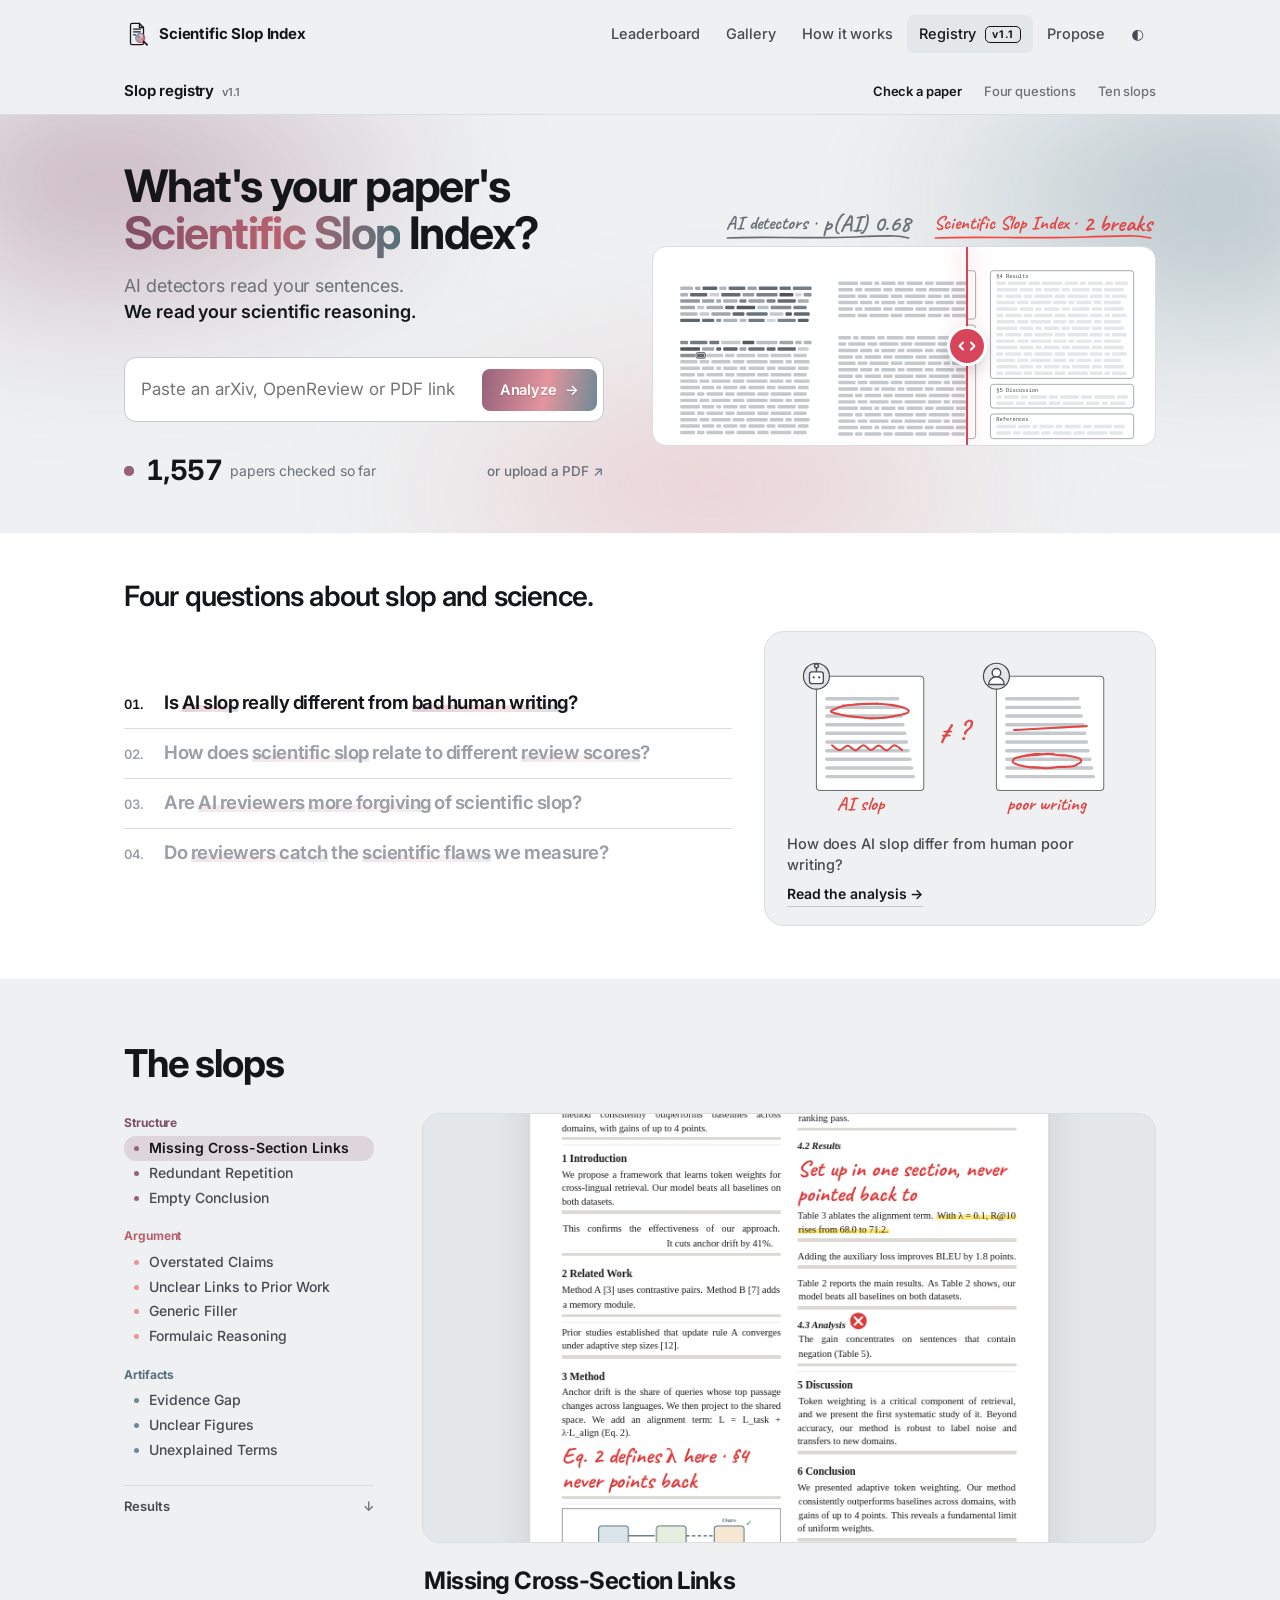
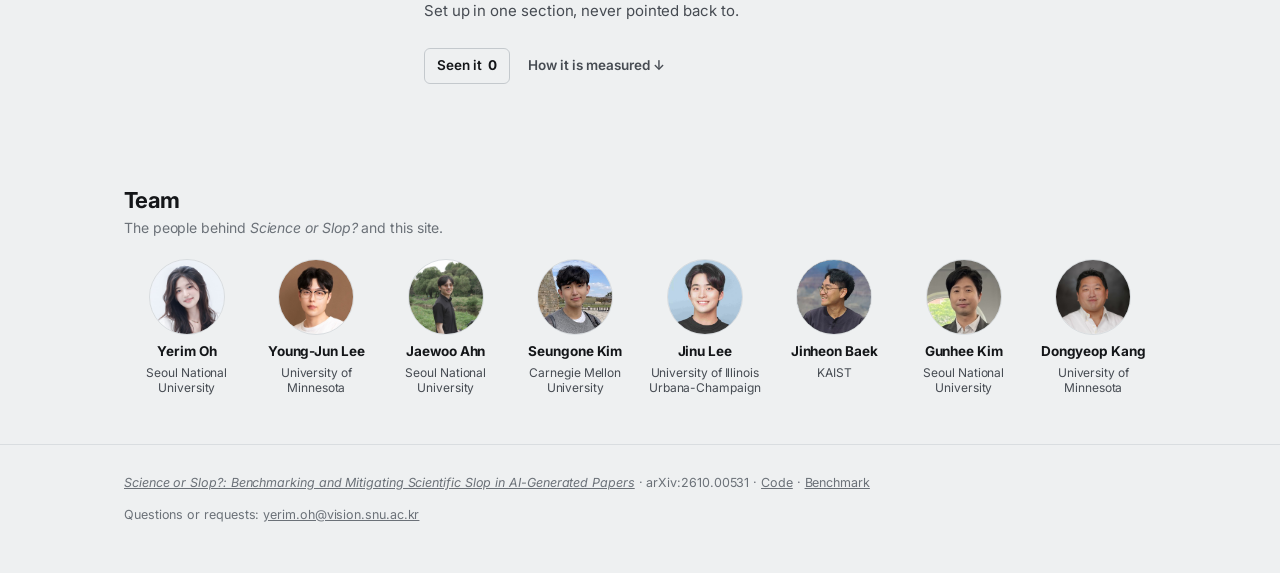
==== index.html @ 1aeab937 "5-5 one-line definition: stock word in place of the reason Co-Authored-By: Claude Opus 5.5 <noreply@" ====
<!doctype html>
<html lang="en">
<head>
<meta charset="utf-8">
<meta name="viewport" content="width=device-width, initial-scale=1">
<title>Scientific Slop Index · v2</title>
<meta name="robots" content="noindex, nofollow">
<meta name="description" content="SciSlop v1.1 working draft: what counts as scientific slop. Ten defects in three planes, each with a definition, an illustrative example, how it is judged, what is not a defect, and what counts as a fix.">
<meta name="theme-color" content="#fbfaf8">
<meta property="og:type" content="website">
<meta property="og:site_name" content="Scientific Slop Index">
<meta property="og:title" content="What counts as slop · SciSlop v1.1 registry">
<meta property="og:description" content="Ten defects in a paper's scientific reasoning, judged the same way whoever wrote the paper.">
<meta property="og:image" content="https://scientific-slop-demo.onrender.com/static/og.png">
<meta name="twitter:card" content="summary_large_image">
<link rel="preconnect" href="https://fonts.googleapis.com">
<link rel="preconnect" href="https://fonts.gstatic.com" crossorigin>
<link href="https://fonts.googleapis.com/css2?family=Inter:ital,opsz,wght@0,14..32,400;0,14..32,500;0,14..32,600;0,14..32,700;1,14..32,600&display=swap" rel="stylesheet">
<link rel="icon" type="image/png" sizes="32x32" href="favicon-32.png">
<link rel="apple-touch-icon" href="icon-180.png">
<link rel="stylesheet" href="app.css?v=1107q41b">
<link rel="stylesheet" href="v11.css?v=1107q41b">
<link rel="stylesheet" href="https://fonts.googleapis.com/css2?family=Archivo:wdth,wght@62..125,600..900&family=Instrument+Serif:ital@0;1&family=Caveat:wght@500;700&display=swap">
<link rel="stylesheet" href="site.css?v=1107unifyptcmrqgxk">
<script>
  // same theme key as the main app, applied before paint
  try { const t = localStorage.getItem('ssi-theme'); if (t) document.documentElement.dataset.theme = JSON.parse(t); } catch (e) { try { const t = localStorage.getItem('ssi-theme'); if (t) document.documentElement.dataset.theme = t.replace(/"/g, ''); } catch (_) {} }
</script>
</head>
<body>
<header class="wrap top">
  <a class="brand" href="https://scientific-slop-demo.onrender.com/"><span class="mark"><svg class="mark-svg" viewBox="0 0 64 64" aria-hidden="true" focusable="false"> <defs><clipPath id="lens-clip-rb-a"><circle cx="40" cy="42" r="10.4"/></clipPath><radialGradient id="lrb-structure-a"><stop offset="0" stop-color="#b98aa3" stop-opacity=".95"/><stop offset=".55" stop-color="#b98aa3" stop-opacity=".7"/><stop offset="1" stop-color="#b98aa3" stop-opacity="0"/></radialGradient><radialGradient id="lrb-argument-a"><stop offset="0" stop-color="#e8a1a9" stop-opacity=".95"/><stop offset=".55" stop-color="#e8a1a9" stop-opacity=".7"/><stop offset="1" stop-color="#e8a1a9" stop-opacity="0"/></radialGradient><radialGradient id="lrb-artifacts-a"><stop offset="0" stop-color="#90aebb" stop-opacity=".95"/><stop offset=".55" stop-color="#90aebb" stop-opacity=".7"/><stop offset="1" stop-color="#90aebb" stop-opacity="0"/></radialGradient></defs> <path d="M20 6 H38 L48 16 V54 Q48 58 44 58 H20 Q16 58 16 54 V10 Q16 6 20 6 Z" fill="none" stroke="currentColor" stroke-width="3.2" stroke-linecap="round" stroke-linejoin="round"/> <path d="M38 6 V16 H48" fill="none" stroke="currentColor" stroke-width="3.2" stroke-linecap="round" stroke-linejoin="round"/> <path d="M24 20 H40" fill="none" stroke="currentColor" stroke-width="3.2" stroke-linecap="round" stroke-linejoin="round"/> <path d="M24 27 H40" fill="none" stroke="currentColor" stroke-width="3.2" stroke-linecap="round" stroke-linejoin="round"/> <path d="M24 34 H28" fill="none" stroke="currentColor" stroke-width="3.2" stroke-linecap="round" stroke-linejoin="round"/> <g clip-path="url(#lens-clip-rb-a)"> <circle cx="36" cy="39.5" r="9" fill="url(#lrb-structure-a)"/> <circle cx="44.5" cy="45.5" r="10" fill="url(#lrb-argument-a)"/> <circle cx="36.5" cy="48.5" r="8" fill="url(#lrb-artifacts-a)"/> <circle cx="36" cy="39.5" r="2.4" fill="#a3728c"/> <circle cx="44.5" cy="45.5" r="2.8" fill="#de6b77"/> <circle cx="36.5" cy="48.5" r="2" fill="#6f96a6"/> </g> <path d="M40.00 31.00 A11 11 0 0 1 49.53 47.50" fill="none" stroke="#a3728c" stroke-width="3.6" stroke-linecap="butt"/> <path d="M49.53 47.50 A11 11 0 0 1 30.47 47.50" fill="none" stroke="#de6b77" stroke-width="3.6" stroke-linecap="butt"/> <path d="M30.47 47.50 A11 11 0 0 1 40.00 31.00" fill="none" stroke="#6f96a6" stroke-width="3.6" stroke-linecap="butt"/> <path d="M48 50 L57 59" fill="none" stroke="currentColor" stroke-width="4.2" stroke-linecap="round" stroke-linejoin="round"/> </svg></span><span class="name">Scientific Slop Index</span></a>
  <nav>
    <a href="https://scientific-slop-demo.onrender.com/leaderboard">Leaderboard</a>
    <a href="https://scientific-slop-demo.onrender.com/gallery">Gallery</a>
    <a href="https://scientific-slop-demo.onrender.com/how">How it works</a>
    <a href="./" class="active">Registry <span class="nav-v">v1.1</span></a>
    <a href="https://scientific-slop-demo.onrender.com/propose">Propose</a>
    <button class="icon-btn" id="theme" type="button" aria-label="Switch color theme" title="Switch theme">◐</button>
  </nav>
</header>

<main id="main">
  <nav class="sidx" id="sidx" aria-label="On this page"><div class="sidx-in"><span class="sidx-t">Slop registry <i>v1.1</i></span><div class="sidx-l"><a href="#top" data-s="top">Check a paper</a><a href="#questions" data-s="questions">Four questions</a><a href="#studio" data-s="studio">Ten slops</a></div></div><span class="sidx-prog" aria-hidden="true"><i id="sidx-fill"></i></span></nav>
  <section class="hk" id="top" data-sec="Check a paper">
    <div class="wrap hk-in">
      <div class="hk-links"><a href="https://arxiv.org/abs/2610.00531" target="_blank" rel="noopener">Paper</a><a href="https://github.com/yerimoh/ScientificSlop" target="_blank" rel="noopener">Code</a><a href="https://huggingface.co/datasets/yerim0210/Scientific_Slop" target="_blank" rel="noopener">Benchmark</a></div>
      <h1 class="hk-h">What's your paper's<br><span class="tri">Scientific Slop</span> Index?</h1>
      <p class="hk-sub">AI detectors read your sentences.<br><b>We read your scientific reasoning.</b></p>
      <figure class="rv2" id="rv2" aria-label="The same page read two ways: token by token, and by its structure">
        <span class="rv2-tag l">AI detectors · <b id="rv2-p">p(AI) –</b></span><span class="rv2-tag r">Scientific Slop Index · <b id="rv2-n">0 breaks</b></span>
        <div class="rv2-stage" id="rv2-stage">
          <div class="rv2-layer tok" id="rv2-tok"></div>
          <div class="rv2-layer str" id="rv2-str"></div>
          
          <div class="rv2-line" id="rv2-line" role="slider" tabindex="0" aria-label="Compare the two readings" aria-valuemin="0" aria-valuemax="100" aria-valuenow="50"><span><svg viewBox="0 0 20 20" width="20" height="20" aria-hidden="true" focusable="false"><path d="M6 6.5 2.5 10 6 13.5M14 6.5l3.5 3.5-3.5 3.5" fill="none" stroke="currentColor" stroke-width="2" stroke-linecap="round" stroke-linejoin="round"/></svg></span></div>
        </div>
      </figure>
      <div class="cx" id="console">
        <form class="cx-pane hk-ask" data-pane="paper" id="cx-paper" autocomplete="off">
          <input id="cx-url" type="text" placeholder="Paste an arXiv, OpenReview or PDF link" aria-label="Paper link">
          <a class="cx-go" id="cx-go" href="https://scientific-slop-demo.onrender.com/" target="_blank" rel="noopener">Analyze <span aria-hidden="true">→</span></a>
        </form>
        <p class="cx-hint" id="cx-paper-hint">arXiv, OpenReview or PDF link, or <a href="https://scientific-slop-demo.onrender.com/" target="_blank" rel="noopener">upload a file</a>. Reports stay private.</p>
        <div class="cx-tabs" role="tablist" aria-label="Other ways in" hidden>
          <button type="button" role="tab" class="on" data-mode="paper" id="seg-paper">Check a paper</button>
          <button type="button" role="tab" data-mode="tag" id="seg-tag">Tag a sentence</button>
        </div>
        <form class="cx-pane" data-pane="tag" id="cx-tag" hidden autocomplete="off">
          <textarea id="cx-quote" rows="3" placeholder="Paste the sentence, exactly as the paper writes it" aria-label="The sentence"></textarea>
          <div class="cx-pick" id="cx-pick" role="radiogroup" aria-label="Which slop is it?"></div>
          <input id="cx-why" type="text" placeholder="What can the reader not check? (one line)" aria-label="Why">
          <div class="cx-row">
            <input id="cx-where" type="text" placeholder="Where: arXiv id, venue, page" aria-label="Where">
            <input id="cx-by" type="text" placeholder="Your name (optional)" aria-label="Your name">
            <button class="cx-go" type="submit">Add case</button>
          </div>
          <p class="cx-hint" id="cx-tag-msg">Pick the slop above. Cases stay pending until we check them.</p>
        </form>
      </div>
      <div class="hk-foot"><p class="hk-count"><i class="live" aria-hidden="true"></i><b id="hk-n">1,557</b><span>papers checked so far</span></p><a class="hk-up" href="https://scientific-slop-demo.onrender.com/" target="_blank" rel="noopener">or upload a PDF ↗</a></div>
    </div>
  </section>

  <section class="wrap qv" id="questions" data-sec="Four questions">
    <h2 class="qv-h">Four questions about slop and science.</h2>
    <ol class="qv-grid" id="qtiles"></ol>
  </section>

  <section class="wrap sm" id="studio" data-sec="10 slops">
    <div class="sm-head">
      <h2 class="sm-h">The slops</h2>
    </div>
    <div class="sm-body">
      <div class="tree" id="tree">
        <div class="tree-h"><span>v1 · 6 measures</span><span>v1.1 · 10 slops</span></div>
        <div class="tree-rows" id="tree-rows"></div>
        <svg class="tree-ln" id="tree-ln" aria-hidden="true"></svg>
        <details class="sm-res"><summary>Results</summary><div id="sm-res"></div></details>
      </div>
      <div class="sm-right">
        <div class="st-stage" id="specimen">
          <div class="cam" id="cam">
          <div class="spec-page-wrap" id="spec-wrap">
            <div class="spec-page" id="spec-page"></div>
            <div class="spec-page reveal" id="spec-reveal" aria-hidden="true"></div>
            <div class="lens" id="lens" aria-hidden="true"></div>
          </div>
        </div>
        </div>
        <div class="cap st-panel" id="st-panel"><div id="sp-body" aria-live="polite"></div></div>
        <article class="rg-page" id="rg-entry" aria-live="polite"></article>
      </div>
    </div>
    <div hidden>
      <div id="st-strip"></div><div id="st-sort"></div><button type="button" id="st-reveal"></button><button type="button" id="st-prev"></button><button type="button" id="st-next"></button>
      <button type="button" class="mm" id="mm" aria-label="Whole page: click to move there"><span class="mm-page" id="mm-page" aria-hidden="true"></span><span class="mm-view" id="mm-view" aria-hidden="true"></span></button>
      <p id="hub-status"></p>
    </div>
  </section>

  <div class="tabs-bar" id="tabs">
    <div class="wrap v-tabs">
      <button type="button" class="v-tab on" data-tab="defs">Definitions</button>
      <button type="button" class="v-tab" data-tab="found">The analyses</button>
      <button type="button" class="v-tab" data-tab="cues">Cues</button>
    </div>
  </div>

  <!-- tab: definitions -->
  <section id="tab-defs" class="tabp" data-sec="Registry">
    <div class="wrap rg">
      <div class="rg-head">
        <h2 class="rg-h">The registry</h2>
        <p class="rg-sub">One slop per page: what it is, what it looks like in a real paper, and how to tell it apart.</p>
      </div>
      <div class="rg-body">
        <nav class="rg-idx" id="rg-idx" aria-label="The ten slops"></nav>
      </div>
      <div hidden><div id="areas"></div><div id="principles-grid"></div><span id="rg-pos"></span><button type="button" id="rg-prev"></button><button type="button" id="rg-next"></button><div id="area-tiles"></div><div id="area-chips"></div><button type="button" id="expand"></button><ul id="map-list"></ul></div>
    </div>
  </section>

  <!-- tab: findings -->
  <section id="tab-found" class="tabp" hidden>
    <div class="wrap">
      <h2 class="sec-h left">The analyses</h2>
      <div id="findings"></div>
    </div>
  </section>

  <!-- tab: cues -->
  <section id="tab-cues" class="tabp" hidden>
    <div class="wrap">
      <h2 class="sec-h left">Cues, not verdicts</h2>
      <div class="cue-grid" id="cue-grid"></div>
    </div>
  </section>

  <div class="wrap team">
    <h2 class="sec-h left">Team</h2>
    <p class="team-sub">The people behind <i>Science or Slop?</i> and this site.</p>
    <div class="team-grid">
        <a class="tm" href="https://yerimoh.github.io/yerimoyCV.github.io/" target="_blank" rel="noopener" title="Yerim Oh ↗"><div class="tm-avatar"><span>YO</span><img src="img/team/yerim-oh.jpg" alt="Yerim Oh" loading="lazy" onerror="this.remove()"></div><span class="tm-name">Yerim Oh</span><span class="tm-aff">Seoul National University</span></a>
        <a class="tm" href="https://passing2961.github.io/" target="_blank" rel="noopener" title="Young-Jun Lee ↗"><div class="tm-avatar"><span>YJ</span><img src="img/team/young-jun-lee.jpg" alt="Young-Jun Lee" loading="lazy" onerror="this.remove()"></div><span class="tm-name">Young-Jun Lee</span><span class="tm-aff">University of Minnesota</span></a>
        <a class="tm" href="https://ahnjaewoo.github.io/" target="_blank" rel="noopener" title="Jaewoo Ahn ↗"><div class="tm-avatar"><span>JA</span><img src="img/team/jaewoo-ahn.jpg" alt="Jaewoo Ahn" loading="lazy" onerror="this.remove()"></div><span class="tm-name">Jaewoo Ahn</span><span class="tm-aff">Seoul National University</span></a>
        <a class="tm" href="https://seungonekim.github.io/" target="_blank" rel="noopener" title="Seungone Kim ↗"><div class="tm-avatar"><span>SK</span><img src="img/team/seungone-kim.jpg" alt="Seungone Kim" loading="lazy" onerror="this.remove()"></div><span class="tm-name">Seungone Kim</span><span class="tm-aff">Carnegie Mellon University</span></a>
        <a class="tm" href="https://jinulee-v.github.io/" target="_blank" rel="noopener" title="Jinu Lee ↗"><div class="tm-avatar"><span>JL</span><img src="img/team/jinu-lee.jpg" alt="Jinu Lee" loading="lazy" onerror="this.remove()"></div><span class="tm-name">Jinu Lee</span><span class="tm-aff">University of Illinois Urbana-Champaign</span></a>
        <a class="tm" href="https://jinheonbaek.github.io/" target="_blank" rel="noopener" title="Jinheon Baek ↗"><div class="tm-avatar"><span>JB</span><img src="img/team/jinheon-baek.jpg" alt="Jinheon Baek" loading="lazy" onerror="this.remove()"></div><span class="tm-name">Jinheon Baek</span><span class="tm-aff">KAIST</span></a>
        <a class="tm" href="https://vision.snu.ac.kr/gunhee/" target="_blank" rel="noopener" title="Gunhee Kim ↗"><div class="tm-avatar"><span>GK</span><img src="img/team/gunhee-kim.jpg" alt="Gunhee Kim" loading="lazy" onerror="this.remove()"></div><span class="tm-name">Gunhee Kim</span><span class="tm-aff">Seoul National University</span></a>
        <a class="tm" href="https://dykang.github.io/" target="_blank" rel="noopener" title="Dongyeop Kang ↗"><div class="tm-avatar"><span>DK</span><img src="img/team/dongyeop-kang.jpg" alt="Dongyeop Kang" loading="lazy" onerror="this.remove()"></div><span class="tm-name">Dongyeop Kang</span><span class="tm-aff">University of Minnesota</span></a>
    </div>
  </div>
</main>

<footer>
  <div class="wrap">
    <span><a href="https://arxiv.org/abs/2610.00531" target="_blank" rel="noopener"><i>Science or Slop?: Benchmarking and Mitigating Scientific Slop in AI-Generated Papers</i></a> · arXiv:2610.00531 · <a href="https://github.com/yerimoh/ScientificSlop" target="_blank" rel="noopener">Code</a> · <a href="https://huggingface.co/datasets/yerim0210/Scientific_Slop" target="_blank" rel="noopener">Benchmark</a></span>
    <span>Questions or requests: <a href="mailto:yerim.oh@vision.snu.ac.kr">yerim.oh@vision.snu.ac.kr</a></span>
  </div>
</footer>
<script type="module" src="registry.js?v=1107ten55b"></script>
</body>
</html>
---- app.css ----
/* Scientific Slop Index — palette and type follow the paper (Table 1): mauve / rose / slate planes,
   tinted plane bands, outlined plane tags, red for what is flagged. Type is Avenir throughout. */
:root {
  --bg: #fbfaf8;
  --surface: #ffffff;
  --surface-2: #f4f3f0;
  --line: #e6e3de;
  --line-2: #d3cfc8;
  --ink: #1f2937;
  --ink-2: #4b5563;
  --ink-3: #6b7280;
  --ink-4: #9ca3af;
  /* planes (paper colors) */
  --structure: #95627a;  --structure-deep: #7e4e66;  --structure-band: #f5f1f3;  --structure-light: #e7d6de;
  --argument: #e4959e;   --argument-deep: #b8606e;   --argument-band: #fbf1f2;   --argument-light: #f4e1e4;
  --artifacts: #6d8a96;  --artifacts-deep: #56717b;  --artifacts-band: #eff2f3;  --artifacts-light: #d5dfe0;
  /* flagged / slop red (the paper's link red), and a sequential red ramp for the index */
  --red: #a8323e;
  --idx-1: #efc9cd; --idx-2: #e4959e; --idx-3: #c0505a; --idx-4: #a8323e;
  --good: #3f7d4f;
  --mark: rgba(228, 149, 158, .35);
  --shadow: 0 1px 2px rgba(31, 41, 55, .04), 0 10px 30px rgba(31, 41, 55, .06);
  --radius: 14px;
  --sans: "Inter", "Avenir Next", "Segoe UI", system-ui, -apple-system, sans-serif;
  --mono: ui-monospace, "SF Mono", Menlo, Consolas, monospace;
  color-scheme: light;
}
@media (prefers-color-scheme: dark) {
  :root:not([data-theme="light"]) {
    --bg: #0a0a0a; --surface: #111111; --surface-2: #1a1a1a; --line: #262626; --line-2: #333333;
    --ink: #ededed; --ink-2: #a1a1a1; --ink-3: #878787; --ink-4: #5c5c5c;
    --structure: #ad8199; --structure-deep: #c4a2b5; --structure-band: #161415; --structure-light: #2c2629;
    --argument: #d98a93; --argument-deep: #e6a7ae; --argument-band: #171415; --argument-light: #302728;
    --artifacts: #7c9caa; --artifacts-deep: #a3bfcb; --artifacts-band: #131617; --artifacts-light: #252c2f;
    --red: #e5484d; --idx-1: #3b1a1d; --idx-2: #6e2a2f; --idx-3: #a83a40; --idx-4: #e5484d;
    --good: #62c073; --mark: rgba(229, 72, 77, .18);
    --shadow: 0 1px 2px rgba(0, 0, 0, .3), 0 10px 30px rgba(0, 0, 0, .35);
    color-scheme: dark;
  }
}
:root[data-theme="dark"] {
  --bg: #0a0a0a; --surface: #111111; --surface-2: #1a1a1a; --line: #262626; --line-2: #333333;
  --ink: #ededed; --ink-2: #a1a1a1; --ink-3: #878787; --ink-4: #5c5c5c;
  --structure: #ad8199; --structure-deep: #c4a2b5; --structure-band: #161415; --structure-light: #2c2629;
  --argument: #d98a93; --argument-deep: #e6a7ae; --argument-band: #171415; --argument-light: #302728;
  --artifacts: #7c9caa; --artifacts-deep: #a3bfcb; --artifacts-band: #131617; --artifacts-light: #252c2f;
  --red: #e5484d; --idx-1: #3b1a1d; --idx-2: #6e2a2f; --idx-3: #a83a40; --idx-4: #e5484d;
  --good: #62c073; --mark: rgba(229, 72, 77, .18);
  --shadow: 0 1px 2px rgba(0, 0, 0, .3), 0 10px 30px rgba(0, 0, 0, .35);
  color-scheme: dark;
}

* { box-sizing: border-box; }
html { -webkit-text-size-adjust: 100%; scroll-behavior: smooth; }
body { margin: 0; background: var(--bg); color: var(--ink); font: 15px/1.6 var(--sans); -webkit-font-smoothing: antialiased; letter-spacing: -.005em; }
button, input, select { font: inherit; color: inherit; }
a { color: inherit; }
[hidden] { display: none !important; }
.wrap { max-width: 1080px; margin: 0 auto; padding: 0 24px; }

/* ------------------------------------------------------------------ top bar */
.top { display: flex; align-items: center; justify-content: space-between; height: 68px; gap: 12px; }
.brand { display: flex; align-items: center; gap: 9px; font-weight: 700; letter-spacing: -.01em; text-decoration: none; white-space: nowrap; }
.mark { display: inline-flex; align-items: center; color: var(--ink); }
.mark .mark-svg { width: 26px; height: 26px; display: block; }
.lb-brand .mark .mark-svg { width: 20px; height: 20px; }
.top nav { display: flex; align-items: center; gap: 2px; flex-wrap: wrap; justify-content: flex-end; }
.top nav a, .icon-btn { text-decoration: none; color: var(--ink-2); padding: 7px 12px; border-radius: 999px; border: 0; background: none; cursor: pointer; font-size: 14.5px; font-weight: 500; }
.top nav a:hover, .icon-btn:hover { background: var(--surface-2); color: var(--ink); }
.top nav a.active { color: var(--ink); background: var(--surface-2); }

.nav-v { font-size: 10.5px; font-weight: 700; letter-spacing: .06em; padding: 1px 6px; border-radius: 5px; border: 1.2px solid currentColor; margin-left: 5px; vertical-align: 1px; }

/* ------------------------------------------------------------------ shared bits */
.eyebrow { font-size: 12.5px; letter-spacing: .12em; text-transform: uppercase; color: var(--ink-3); margin: 0 0 14px; font-weight: 600; }
.tag { display: inline-flex; align-items: center; font-size: 10.5px; font-weight: 700; letter-spacing: .06em; text-transform: uppercase;
  padding: 1px 7px; border-radius: 5px; border: 1.2px solid currentColor; line-height: 1.6; white-space: nowrap; }
.tag.structure { color: var(--structure-deep); } .tag.argument { color: var(--argument-deep); } .tag.artifacts { color: var(--artifacts-deep); }
.band-structure { background: var(--structure-band); } .band-argument { background: var(--argument-band); } .band-artifacts { background: var(--artifacts-band); }
.swatch { width: 9px; height: 9px; border-radius: 50%; display: inline-block; flex: none; }
.sw-structure { background: var(--structure); } .sw-argument { background: var(--argument); } .sw-artifacts { background: var(--artifacts); }
.card { background: var(--surface); border: 1px solid var(--line); border-radius: var(--radius); box-shadow: var(--shadow); }
.btn { border: 0; border-radius: 999px; padding: 10px 22px; background: var(--ink); color: var(--bg); font-weight: 700; cursor: pointer; transition: transform .1s, opacity .15s; white-space: nowrap; }
.btn:hover { opacity: .88; } .btn:active { transform: scale(.98); } .btn[disabled] { opacity: .5; cursor: progress; }
.btn.ghost { background: var(--surface); color: var(--ink); border: 1px solid var(--line-2); font-weight: 600; }
.btn.small { padding: 6px 14px; font-size: 13.5px; }
.link-btn { background: none; border: 0; padding: 0; cursor: pointer; color: var(--ink); font-weight: 600; text-decoration: underline; text-decoration-color: var(--line-2); text-underline-offset: 4px; }
.link-btn:hover { text-decoration-color: var(--ink); }
.chip { display: inline-flex; align-items: center; gap: 6px; padding: 2px 10px; border-radius: 999px; font-size: 12.5px; background: var(--surface-2); color: var(--ink-2); border: 1px solid var(--line); white-space: nowrap; }
.mono, code { font-family: var(--mono); font-size: 12px; }
.muted { color: var(--ink-3); }
.page-title { font-weight: 700; font-size: clamp(34px, 5vw, 48px); letter-spacing: -.02em; line-height: 1.08; margin: 0 0 12px; }
.page-lede { color: var(--ink-2); max-width: 680px; font-size: 16.5px; margin: 0 0 32px; }
.page { padding-top: 40px; padding-bottom: 56px; }

/* ------------------------------------------------------------------ home */
.hero-band { position: relative; overflow: hidden; }
.hero-band::before { content: ""; position: absolute; inset: -30% -10% auto; height: 140%; z-index: -1; pointer-events: none; filter: blur(56px); opacity: .5;
  background:
    radial-gradient(36% 50% at 18% 45%, var(--structure) 0%, transparent 70%),
    radial-gradient(38% 50% at 82% 25%, var(--argument) 0%, transparent 70%),
    radial-gradient(42% 45% at 55% 100%, var(--artifacts) 0%, transparent 70%); }
:root[data-theme="dark"] .hero-band::before { opacity: .28; }
.landing { text-align: center; padding: 64px 0 56px; }
.res-row { display: flex; justify-content: center; gap: 8px; flex-wrap: wrap; }
.res-row-l { justify-content: flex-start; margin-bottom: 14px; }
.res-btn { display: inline-flex; align-items: center; gap: 8px; height: 38px; padding: 0 16px 0 12px; border-radius: 999px; background: var(--surface); border: 1px solid var(--line-2); color: var(--ink); font-weight: 600; font-size: 14px; text-decoration: none; box-shadow: var(--shadow); transition: background .15s, border-color .15s, transform .15s; }
.res-btn:hover { background: var(--ink); color: var(--bg); border-color: var(--ink); transform: translateY(-1px); }
.res-btn svg { flex: none; }
.res-btn .rb-emoji { font-size: 15px; line-height: 1; }
.pill { display: inline-flex; align-items: center; gap: 7px; padding: 5px 13px; border-radius: 999px; background: var(--surface); border: 1px solid var(--line); font-size: 12.5px; color: var(--ink-2); text-decoration: none; box-shadow: 0 1px 2px rgba(31,41,55,.05); }
.pill i { font-style: italic; color: var(--ink); }
.pill:hover { border-color: var(--line-2); color: var(--ink); }
.pill.soft { background: var(--surface-2); box-shadow: none; }
h1.hero { font-weight: 700; font-size: clamp(44px, 7vw, 76px); line-height: 1.02; letter-spacing: -.035em; margin: 22px 0 16px; }
h1.hero em { font-style: italic; color: var(--red); font-weight: 600; }
.lede { max-width: 680px; margin: 0 auto 30px; color: var(--ink-2); font-size: 17px; }
.lede .lede-k { font-style: italic; color: var(--ink); font-weight: 600; }
.lede-structure, .lede-argument, .lede-artifacts { font-weight: 600; padding: 0 3px; border-radius: 4px; white-space: nowrap; }
.lede-structure { color: var(--structure-deep); background: var(--structure-band); }
.lede-argument { color: var(--argument-deep); background: var(--argument-band); }
.lede-artifacts { color: var(--artifacts-deep); background: var(--artifacts-band); }
@media (max-width: 520px) { .lede-structure, .lede-argument, .lede-artifacts { white-space: normal; } }
.ask { display: flex; align-items: center; gap: 8px; max-width: 720px; margin: 0 auto; background: var(--surface); padding: 8px 8px 8px 22px; border: 1px solid var(--line); border-radius: 18px; box-shadow: 0 1px 2px rgba(31,41,55,.04), 0 12px 32px rgba(31,41,55,.08); }
.ask:focus-within { border-color: var(--line-2); }
.ask input { flex: 1; min-width: 0; border: 0; outline: 0; background: none; padding: 10px 0; font-size: 16.5px; }
.ask input::placeholder { color: var(--ink-4); }
.ask .ask-file .ib { width: 40px; height: 40px; border-radius: 11px; }
.ask .go { display: inline-flex; align-items: center; gap: 8px; border: 0; border-radius: 12px; background: var(--ink); color: var(--bg); padding: 0 6px 0 16px; height: 44px; font-weight: 600; cursor: pointer; }
.ask .go:hover { opacity: .9; } .ask .go[disabled] { opacity: .5; cursor: progress; }
.ask .go-a { width: 32px; height: 32px; border-radius: 9px; background: rgba(255,255,255,.14); display: grid; place-items: center; font-size: 16px; }
.under-ask { margin-top: 14px; }
.keyrow { max-width: 720px; margin: 14px auto 0; display: flex; align-items: center; gap: 10px 14px; flex-wrap: wrap; }
.keyfield { flex: 1 1 360px; display: flex; align-items: center; gap: 10px; background: var(--surface); border: 1px solid var(--line); border-radius: 12px; padding: 6px 8px 6px 12px; }
.keyfield .key-l { font-size: 12.5px; color: var(--ink-3); white-space: nowrap; font-weight: 600; }
.keyfield input { flex: 1; min-width: 0; border: 0; outline: 0; background: none; font-size: 14px; padding: 4px 0; font-family: var(--mono); }
.keyfield input::placeholder { font-family: var(--sans); color: var(--ink-4); }
.keyfield:focus-within { border-color: var(--line-2); }
.key-help { font-size: 13px; color: var(--ink-2); }
.key-note { max-width: 720px; margin: 8px auto 0; }
.cite { padding: 36px 24px 12px; }
.bib { position: relative; padding: 16px 18px; }
.bib pre { margin: 0; font-family: var(--mono); font-size: 12.5px; line-height: 1.55; white-space: pre-wrap; word-break: break-word; color: var(--ink); }
.bib-copy { position: absolute; right: 12px; top: 12px; }
.team { padding: 48px 24px 0; }
.team-grid { display: grid; grid-template-columns: repeat(auto-fit, minmax(150px, 1fr)); gap: 18px 14px; max-width: 920px; }
.tm { display: grid; justify-items: center; text-align: center; gap: 4px; text-decoration: none; color: inherit; border-radius: 12px; padding: 8px 4px; }
a.tm:hover { background: var(--surface-2); }
a.tm:hover .tm-name { text-decoration: underline; text-underline-offset: 3px; }
a.tm:hover .tm-avatar { border-color: var(--ink); }
.tm-avatar { position: relative; width: 96px; height: 96px; border-radius: 50%; background: var(--surface-2); border: 1px solid var(--line); display: grid; place-items: center; overflow: hidden; font-weight: 700; font-size: 26px; color: var(--ink-3); letter-spacing: .02em; margin-bottom: 6px; }
.tm-avatar img { position: absolute; inset: 0; width: 100%; height: 100%; object-fit: cover; }
.tm-name { font-weight: 700; font-size: 15px; color: var(--ink); text-decoration: none; }
.tm-aff { font-size: 13px; color: var(--ink-2); }
.tm-role { font-size: 12px; color: var(--ink-3); }
.alt { margin-top: 18px; display: flex; justify-content: center; align-items: center; gap: 10px 14px; flex-wrap: wrap; color: var(--ink-2); font-size: 13.5px; }
.file-btn { position: relative; }
.file-btn input { position: absolute; inset: 0; opacity: 0; cursor: pointer; width: 100%; }
.check { display: inline-flex; align-items: center; gap: 7px; font-size: 13px; color: var(--ink-3); cursor: pointer; }
.check input { accent-color: var(--structure); width: 15px; height: 15px; }
.form-error { color: var(--red); font-size: 14px; margin: 14px 0 0; min-height: 1em; }
.notice { font-size: 13px; color: var(--ink-3); margin-top: 10px; }
.usage { display: flex; width: fit-content; max-width: 100%; align-items: baseline; justify-content: center; flex-wrap: wrap; gap: 0 8px; margin: 24px auto 8px; color: var(--ink-2); text-decoration: none; font-size: 15px; }
.usage[hidden] { display: none; }
.usage b { font-size: 30px; line-height: 1; font-weight: 700; letter-spacing: -.035em; font-variant-numeric: tabular-nums;
  background: linear-gradient(90deg, var(--artifacts-deep), var(--structure), var(--argument-deep)); -webkit-background-clip: text; background-clip: text; color: transparent; }
.usage:hover span { color: var(--ink); }
.u-dot { position: relative; align-self: center; width: 7px; height: 7px; margin-right: 2px; border-radius: 50%; background: var(--good); }
.u-dot::after { content: ""; position: absolute; inset: 0; border-radius: 50%; background: var(--good); animation: u-pulse 2s ease-out infinite; }
@keyframes u-pulse { from { transform: scale(1); opacity: .5; } to { transform: scale(3.2); opacity: 0; } }
@media (prefers-reduced-motion: reduce) { .u-dot::after { animation: none; } }

.dots-band { padding: 56px 0; border-top: 1px solid var(--line); border-bottom: 1px solid var(--line); background-color: var(--surface-2);
  background-image: radial-gradient(color-mix(in oklab, var(--line-2) 70%, transparent) 1px, transparent 1.2px); background-size: 22px 22px; }
.dots-band + .dots-band { border-top: 0; }
.sec-h { text-align: center; font-size: clamp(24px, 3.2vw, 32px); font-weight: 700; letter-spacing: -.025em; margin: 0 0 10px; line-height: 1.15; }
.sec-h.left { text-align: left; margin: 0; font-size: 22px; }
.sec-sub { text-align: center; max-width: 720px; margin: 0 auto 30px; color: var(--ink-2); font-size: 15.5px; }
.planes-intro { display: grid; grid-template-columns: repeat(3, 1fr); gap: 16px; margin: 0; text-align: left; }
.pi { padding: 20px 20px 12px; border-radius: var(--radius); border: 1px solid var(--line); background: var(--surface); box-shadow: var(--shadow); }
.pi-ico { display: inline-flex; align-items: center; height: 40px; padding: 0 12px; border-radius: 10px; margin-bottom: 14px; }
.pi p { margin: 0; color: var(--ink); font-size: 15.5px; font-weight: 600; letter-spacing: -.01em; }
.pi ul { margin: 12px 0 0; padding: 0; list-style: none; font-size: 13.5px; color: var(--ink-2); }
.pi li { padding: 11px 0; border-top: 1px solid var(--line); display: flex; gap: 12px; align-items: flex-start; line-height: 1.45; }
.pi li img { width: 76px; flex: none; background: #fff; border-radius: 7px; padding: 3px; border: 1px solid var(--line); }
.pi li b { display: block; color: var(--ink); font-weight: 600; margin-bottom: 1px; }
.pi li:first-child { border-top: 0; }

.feats { padding: 60px 24px 24px; }
.feats .sec-h { margin-bottom: 8px; }
.feat-row { display: grid; grid-template-columns: 1.15fr 1fr; gap: 40px; align-items: center; padding: 36px 0; }
.feat-row.rev .feat-illus { order: 2; }
.feat-illus { background: var(--surface-2); border: 1px solid var(--line); border-radius: 18px; padding: 22px; overflow: hidden; }
.feat-illus img { width: 100%; height: auto; display: block; border-radius: 10px; border: 1px solid var(--line); box-shadow: 0 8px 28px rgba(31,41,55,.10); background: #fff; }
.feat-text h3 { margin: 0 0 10px; font-size: 22px; font-weight: 700; letter-spacing: -.02em; line-height: 1.2; }
.feat-text p { margin: 0 0 14px; color: var(--ink-2); font-size: 15px; }
.checks { margin: 0; padding: 0; list-style: none; font-size: 14px; color: var(--ink-2); }
.checks li { padding: 4px 0 4px 24px; position: relative; }
.checks li::before { content: "✓"; position: absolute; left: 0; top: 4px; width: 16px; height: 16px; border-radius: 50%; background: var(--good); color: #fff; font-size: 10px; font-weight: 700; display: grid; place-items: center; }
.checks a { color: var(--ink); font-weight: 600; text-decoration-color: var(--line-2); text-underline-offset: 3px; }

.home-grid { margin-top: 18px; }

/* deep dive on the home page */
.dive-wrap { padding-top: 8px; }
.dive { padding: 16px 24px 22px; margin-top: -8px; }
.dive-head { display: flex; align-items: flex-start; justify-content: space-between; gap: 16px; margin-bottom: 14px; }
.dive-head-l { display: grid; gap: 3px; min-width: 0; }
.dive-kicker { font-size: 12.5px; color: var(--ink-3); }
.dive-title { margin: 0; font-size: 18px; line-height: 1.3; letter-spacing: -.01em; font-weight: 600; }
.dive-meta { color: var(--ink-3); font-size: 13px; flex: none; }
.dive .score-card { border: 1px solid var(--line); box-shadow: none; padding: 16px 20px; }
.dive .hero-num .n { font-size: 72px; }
.dive .plane-tiles { margin-top: 12px; }
.prev-grid3 { display: grid; grid-template-columns: minmax(0, 1.2fr) minmax(0, 1fr); gap: 22px; align-items: start; margin-top: 6px; }
.stage { display: grid; gap: 8px; }
.stage .stage-page { margin: 0; overflow: visible; }
.stage .stage-page img { width: 100%; height: auto; display: block; border-radius: 6px; }
.stage .hl { mix-blend-mode: normal; }
.stage .hl.structure { background: rgba(149, 98, 122, .32); } .stage .hl.argument { background: rgba(228, 149, 158, .5); } .stage .hl.artifacts { background: rgba(109, 138, 150, .34); }
.stage .hl-card { width: min(360px, 70%); z-index: 70; }
.stage-foot { display: flex; justify-content: space-between; align-items: baseline; gap: 10px; font-size: 12px; }
.stage-label { font-weight: 600; color: var(--ink-2); }
.stage-strip { display: grid; grid-auto-flow: column; grid-auto-columns: minmax(0, 1fr); gap: 6px; }
.stage-thumb { position: relative; display: block; padding: 0; border: 2px solid var(--line); border-radius: 5px; background: #fff; cursor: pointer; overflow: hidden; text-decoration: none; }
.stage-thumb .g-page img { display: block; width: 100%; height: auto; }
.stage-thumb .g-mark { mix-blend-mode: normal; }
.stage-thumb:hover, .stage-thumb.on { border-color: var(--ink); }
.stage-thumb .st-no { position: absolute; left: 4px; bottom: 3px; font-size: 10px; font-weight: 600; color: var(--ink-2); background: rgba(255,255,255,.9); border-radius: 4px; padding: 0 4px; }
.stage-thumb .st-n { position: absolute; right: 3px; top: 3px; min-width: 16px; height: 16px; display: grid; place-items: center; font-size: 10px; font-weight: 700; color: #fff; background: var(--red); border-radius: 999px; padding: 0 4px; }
.stage-more { display: grid; place-items: center; font-size: 13px; font-weight: 600; color: var(--ink-2); background: var(--surface-2); }
.prev-col { min-width: 0; }
.prev-col .section-title { margin: 0 0 8px; }
.prev-col .section-title p { font-size: 12px; }
.prev-col .viz { margin-top: 0; }
.prev-col .sarcs .seg-label { font-size: 10px; } .prev-col .sarcs .seg-under { font-size: 10px; }
.prev-page-clip .pv-page { border-radius: 6px 6px 0 0; }
.prev-page-clip::after { content: ""; position: absolute; left: 0; right: 0; bottom: 0; height: 110px; background: linear-gradient(transparent, var(--surface)); pointer-events: none; }
.prev-more { position: absolute; left: 50%; bottom: 14px; transform: translateX(-50%); z-index: 2; font-size: 13px; font-weight: 600; color: var(--ink); background: var(--surface); border: 1px solid var(--line-2); border-radius: 999px; padding: 6px 14px; text-decoration: none; box-shadow: var(--shadow); white-space: nowrap; }
.prev-body.compact .map-card { padding: 10px 14px 8px; }
.prev-body.compact .mbars { gap: 5px; }
.prev-body.compact .mb-row { grid-template-columns: minmax(140px, 1.3fr) minmax(50px, 1fr) 28px; }
.prev-body.compact .mb-frac { display: none; }
.prev-body.compact .mb-name { font-size: 12.5px; }
.prev-body.compact .fig-viz-grid { grid-template-columns: 1fr; gap: 10px; }
.prev-body.compact .fig-img img { width: 100%; max-height: 260px; object-fit: contain; }
.prev-body.compact .kind-grid { grid-template-columns: repeat(3, minmax(0, 1fr)); gap: 6px; }
.prev-body.compact .kind-tile { padding: 7px 8px; min-height: 0; }
.prev-body.compact .kind-tile .kt-l { font-size: 12px; }
.prev-body.compact .kind-tile .kt-ex { font-size: 10.5px; -webkit-line-clamp: 2; display: -webkit-box; -webkit-box-orient: vertical; overflow: hidden; }
.prev-body { display: grid; gap: 8px; }
.sec-sub.left { text-align: left; margin-left: 0; }
.planes-wrap { padding: 56px 24px 8px; }
.home-bench { margin: 36px auto 0; }

/* coverflow */
.cf-band { padding-bottom: 40px; }
.coverflow { position: relative; outline: none; }
.cf-stage { position: relative; height: 430px; perspective: 1400px; perspective-origin: 50% 40%; overflow: hidden; touch-action: pan-y; user-select: none; }
.cf-card { position: absolute; left: 50%; top: 10px; width: min(520px, 50%); transform-style: preserve-3d; transition: transform .55s cubic-bezier(.2,.8,.2,1), opacity .4s; cursor: pointer; background: var(--surface); border: 1px solid var(--line); border-radius: 8px; overflow: hidden; box-shadow: 0 18px 44px rgba(31,41,55,.22); will-change: transform; }
.cf-card.on { cursor: pointer; }
.cf-digest { position: absolute; right: 10px; top: 10px; width: 28px; height: 28px; border-radius: 8px; border: 1px solid var(--line); background: var(--surface); color: var(--ink-3); cursor: pointer; font-size: 14px; }
.cf-digest:hover { color: var(--ink); border-color: var(--ink); }
.cf-card:not(.on) .cf-digest { display: none; }
.cf-thumb { position: relative; aspect-ratio: 16 / 9.6; background: #fff; overflow: hidden; border-bottom: 4px solid var(--red); }
.cf-thumb .g-page img, .cf-thumb .g-page .ph { width: 100%; display: block; }
.cf-thumb .g-page { position: relative; }
.cf-cap { padding: 12px 44px 14px; text-align: center; background: var(--surface); position: relative; }
.cf-title { font-weight: 700; font-size: 17px; line-height: 1.25; letter-spacing: -.01em; white-space: nowrap; overflow: hidden; text-overflow: ellipsis; }
.cf-sub { margin-top: 4px; display: flex; justify-content: center; align-items: baseline; gap: 12px; flex-wrap: wrap; font-size: 13px; }
.cf-idx { font-weight: 700; }
.cf-planes { display: inline-flex; gap: 8px; color: var(--ink-3); font-variant-numeric: tabular-nums; }
.cf-structure { color: var(--structure-deep); } .cf-argument { color: var(--argument-deep); } .cf-artifacts { color: var(--artifacts-deep); }
.cf-card:not(.on) .cf-sub { visibility: hidden; }
.cf-nav { position: absolute; top: 45%; z-index: 30; width: 40px; height: 40px; border-radius: 50%; border: 1px solid var(--line); background: var(--surface); color: var(--ink); font-size: 24px; line-height: 1; cursor: pointer; box-shadow: var(--shadow); display: grid; place-items: center; }
.cf-prev { left: 0; } .cf-next { right: 0; }
.cf-nav:hover { background: var(--surface-2); }
.cf-dots { display: flex; justify-content: center; gap: 8px; margin-top: 12px; }
.cf-dot { width: 8px; height: 8px; border-radius: 50%; border: 0; background: var(--line-2); padding: 0; cursor: pointer; }
.cf-dot.on { background: var(--ink); transform: scale(1.25); }
@media (max-width: 860px) { .cf-stage { height: 340px; } .cf-card { width: 78%; } .dive { padding: 16px; } .dive-head { flex-direction: column; align-items: flex-start; } .dive-head-l { flex-wrap: wrap; } .dive-title { white-space: normal; } .planes-wrap { padding: 40px 16px 8px; } }
@media (prefers-reduced-motion: reduce) { .cf-card { transition: none; } }

/* ------------------------------------------------------------------ report */
.paper-head { margin-bottom: 18px; }
.paper-head h2 { font-weight: 700; font-size: clamp(26px, 3.6vw, 36px); line-height: 1.15; margin: 0 0 12px; letter-spacing: -.015em; }
.meta { color: var(--ink-2); font-size: 13.5px; display: flex; flex-wrap: wrap; gap: 6px 14px; align-items: center; margin: 0; }
.meta-grid { display: grid; grid-template-columns: repeat(auto-fit, minmax(120px, max-content)); gap: 8px 36px; padding: 12px 0; border-top: 1px solid var(--line); border-bottom: 1px solid var(--line); margin-top: 14px; }
.meta-grid .ml { display: block; font-size: 11px; text-transform: uppercase; letter-spacing: .08em; color: var(--ink-3); font-weight: 600; margin-bottom: 2px; }
.meta-grid .mv { font-size: 14px; color: var(--ink); font-weight: 500; text-decoration: none; }
.meta-grid a.mv:hover { text-decoration: underline; }
.keybar { display: flex; flex-wrap: wrap; align-items: center; gap: 8px 12px; padding: 10px 14px; border-radius: 12px; background: var(--surface-2); margin: 14px 0 16px; font-size: 13.5px; color: var(--ink-2); }
.keybar .list-toggle { margin-left: auto; font-size: 13px; }
.keybar .list-toggle input { accent-color: var(--ink); }
.keybar .key { font-family: var(--mono); font-size: 14.5px; color: var(--ink); font-weight: 600; letter-spacing: .04em; background: var(--surface); padding: 2px 10px; border-radius: 7px; border: 1px solid var(--line); }
.progress { margin: 0 0 16px; }
.progress .p-top { display: flex; justify-content: space-between; gap: 12px; font-size: 13.5px; color: var(--ink-2); margin-bottom: 7px; }
.progress .p-top b { color: var(--ink); font-variant-numeric: tabular-nums; }
.progress .p-bar { height: 8px; border-radius: 999px; background: var(--surface-2); overflow: hidden; position: relative; }
.progress .p-bar i { position: absolute; inset: 0 auto 0 0; border-radius: 999px; transition: width .6s ease;
  background: linear-gradient(90deg, var(--structure), var(--argument), var(--artifacts)); }
.progress .p-bar i::after { content: ""; position: absolute; inset: 0; background: linear-gradient(90deg, transparent, rgba(255,255,255,.45), transparent); background-size: 200% 100%; animation: sh 1.4s linear infinite; }
@keyframes sh { to { background-position: -200% 0; } }

.score-card { padding: 28px; display: grid; grid-template-columns: minmax(230px, 300px) 1fr; gap: 32px; align-items: center; }
.hero-num { display: flex; align-items: baseline; gap: 4px; }
.hero-num .n { font-size: 92px; line-height: .9; font-weight: 700; letter-spacing: -.045em; }
.hero-num .of { font-size: 20px; color: var(--ink-3); font-weight: 600; }
.hero-label { margin-top: 12px; font-weight: 700; display: flex; align-items: center; gap: 10px; flex-wrap: wrap; }
.band { display: inline-flex; align-items: center; gap: 6px; font-size: 12.5px; font-weight: 700; padding: 2px 10px 2px 8px; border-radius: 999px; background: var(--surface-2); border: 1px solid var(--line); }
.band .ico { width: 10px; height: 10px; display: inline-block; border-radius: 50%; }
.hero-sub { color: var(--ink-2); font-size: 13.5px; margin: 10px 0 0; max-width: 300px; }
.pending .n { color: var(--ink-4); animation: pulse 1.4s ease-in-out infinite; }
@keyframes pulse { 50% { opacity: .35; } }
.meter { position: relative; height: 12px; border-radius: 999px; background: var(--surface-2); }
.meter .fill { position: absolute; left: 0; top: 0; bottom: 0; border-radius: 999px; transition: width .9s cubic-bezier(.2, .8, .2, 1); }
.meter .tick { position: absolute; top: -3px; bottom: -3px; width: 2px; background: var(--surface); }
.scale-labels { position: relative; height: 18px; margin-top: 8px; font-size: 11.5px; color: var(--ink-3); }
.scale-labels span { position: absolute; transform: translateX(-50%); white-space: nowrap; }
.scale-labels span:first-child { transform: none; } .scale-labels span:last-child { transform: translateX(-100%); }
.plane-tiles { display: grid; grid-template-columns: repeat(3, minmax(0, 1fr)); gap: 10px; margin-top: 22px; }
.tile { padding: 12px 14px; border-radius: 12px; cursor: pointer; border: 1px solid transparent; transition: border-color .15s; text-align: left; }
.tile:hover { border-color: var(--line-2); }
.tile .t-val { font-size: 26px; font-weight: 700; letter-spacing: -.02em; margin-top: 4px; }
.tile .t-bar { height: 4px; border-radius: 999px; background: rgba(0, 0, 0, .07); margin-top: 8px; overflow: hidden; }
.tile .t-bar i { display: block; height: 100%; border-radius: 999px; transition: width .9s cubic-bezier(.2, .8, .2, 1); }

.tabs { display: flex; gap: 4px; margin: 30px 0 16px; border-bottom: 1px solid var(--line); flex-wrap: wrap; align-items: flex-end; }
.tabs button { background: none; border: 0; padding: 10px 14px; font-weight: 600; color: var(--ink-3); cursor: pointer; border-bottom: 2px solid transparent; margin-bottom: -1px; }
.tabs button.on { color: var(--ink); border-bottom-color: var(--ink); }
.tabs .spacer { flex: 1; }
.export { position: relative; margin-bottom: 6px; }
.menu { position: absolute; right: 0; top: calc(100% + 6px); z-index: 20; background: var(--surface); border: 1px solid var(--line); border-radius: 12px; box-shadow: var(--shadow); padding: 6px; min-width: 250px; }
.menu a, .menu button { display: flex; flex-direction: column; align-items: flex-start; gap: 1px; width: 100%; text-align: left; padding: 8px 10px; border-radius: 8px; border: 0; background: none; text-decoration: none; cursor: pointer; font-weight: 600; font-size: 14px; }
.menu a span, .menu button span { font-weight: 400; font-size: 12.5px; color: var(--ink-3); }
.menu a:hover, .menu button:hover { background: var(--surface-2); }
.menu .disabled { opacity: .45; pointer-events: none; }

.section-title { display: flex; align-items: baseline; justify-content: space-between; gap: 12px; margin: 26px 0 12px; }
.section-title h3 { margin: 0; font-size: 16px; font-weight: 700; white-space: nowrap; }
.section-title p { margin: 0; color: var(--ink-3); font-size: 13px; }

.map-card { padding: 18px 20px 14px; }
.map { width: 100%; display: block; overflow: visible; }
.map .lane-label { font-size: 11.5px; fill: var(--ink-2); font-weight: 600; }
.map .seg { fill: var(--surface-2); }
.map .seg-label { font-size: 11px; fill: var(--ink-3); }
.map .dot { stroke: var(--surface); stroke-width: 2px; cursor: pointer; transition: r .12s; }
.map .hit { fill: transparent; cursor: pointer; }
.legend { display: flex; gap: 16px; flex-wrap: wrap; font-size: 12.5px; color: var(--ink-2); margin-top: 10px; align-items: center; }
.legend span { display: inline-flex; align-items: center; gap: 6px; }
.lg-box { width: 18px; height: 10px; border-radius: 999px; display: inline-block; }

.plane-group { margin-bottom: 14px; overflow: hidden; border-radius: var(--radius); border: 1px solid var(--line); box-shadow: var(--shadow); }
.pg-head { display: flex; align-items: center; justify-content: space-between; gap: 10px; padding: 12px 20px; }
.pg-head .q { color: var(--ink-2); font-size: 13.5px; margin-left: 10px; }
.pg-head .pv { font-size: 13px; color: var(--ink-2); font-variant-numeric: tabular-nums; font-weight: 600; }
.row { display: grid; grid-template-columns: minmax(170px, 1.35fr) minmax(120px, 2fr) 52px minmax(120px, 1fr) 46px 16px;
  align-items: center; gap: 16px; padding: 13px 20px; border-top: 1px solid rgba(0, 0, 0, .06); cursor: pointer; width: 100%; background: var(--surface); border-left: 0; border-right: 0; border-bottom: 0; text-align: left; }
.row:hover { background: color-mix(in oklab, var(--surface-2) 60%, var(--surface)); }
.row:focus-visible { outline: 2px solid var(--ink); outline-offset: -2px; }
.row .name { font-weight: 600; }
.bar { position: relative; height: 8px; border-radius: 999px; background: var(--surface-2); }
.bar i { position: absolute; left: 0; top: 0; bottom: 0; border-radius: 999px; transition: width .8s cubic-bezier(.2, .8, .2, 1); }
.row .val { font-weight: 700; font-variant-numeric: tabular-nums; text-align: right; }
.row .frac { color: var(--ink-3); font-size: 12.5px; font-variant-numeric: tabular-nums; white-space: nowrap; overflow: hidden; text-overflow: ellipsis; }
.method { font-size: 11px; color: var(--ink-3); border: 1px solid var(--line-2); border-radius: 6px; padding: 0 6px; text-align: center; }
.chev { color: var(--ink-3); transition: transform .2s; font-size: 13px; }
.row[aria-expanded="true"] .chev { transform: rotate(90deg); }
.row .state { color: var(--ink-3); font-size: 12.5px; }
.shimmer { height: 8px; border-radius: 999px; background: linear-gradient(90deg, var(--surface-2), var(--line), var(--surface-2)); background-size: 200% 100%; animation: sh 1.2s linear infinite; }

.detail { padding: 4px 20px 22px; background: var(--surface); animation: open .25s ease; }
@keyframes open { from { opacity: 0; transform: translateY(-4px); } }
.d-lead { color: var(--ink-2); font-size: 14px; margin: 6px 0 14px; max-width: 780px; display: flex; gap: 14px; align-items: flex-start; }
.d-lead img { width: 150px; flex: none; border-radius: 8px; padding: 6px; }
.d-lead b { color: var(--ink); font-weight: 700; }
.d-sub { font-size: 12px; text-transform: uppercase; letter-spacing: .08em; color: var(--ink-3); margin: 18px 0 8px; font-weight: 700; }
.findings { list-style: none; margin: 0; padding: 0; }
.finding { padding: 11px 14px; border-radius: 10px; background: var(--surface-2); margin-bottom: 8px; font-size: 14px; transition: box-shadow .3s; }
.finding.flash { box-shadow: 0 0 0 2px var(--red); }
.finding .where { font-size: 12px; color: var(--ink-3); margin-bottom: 4px; display: flex; flex-wrap: wrap; gap: 4px 12px; align-items: center; }
.finding .where .x { color: var(--red); font-weight: 700; }
.finding mark { background: var(--mark); color: inherit; border-radius: 3px; padding: 0 1px; }
.finding .src { margin-top: 8px; padding-left: 10px; border-left: 2px solid var(--line-2); color: var(--ink-2); font-size: 13px; }
.finding .keys { margin-top: 6px; display: flex; gap: 4px; flex-wrap: wrap; }
.finding .keys code { background: var(--surface); border: 1px solid var(--line); border-radius: 5px; padding: 0 5px; color: var(--ink-2); }
.onpaper { font-size: 12px; font-weight: 600; color: var(--red); background: none; border: 0; padding: 0; cursor: pointer; text-decoration: underline; text-underline-offset: 3px; }
.more { margin-top: 4px; }
.notes { margin: 14px 0 0; padding: 0; list-style: none; color: var(--ink-3); font-size: 12.5px; }
.notes li::before { content: "— "; }
.ok-line { display: flex; gap: 10px; align-items: flex-start; padding: 12px 14px; background: var(--surface-2); border-radius: 10px; font-size: 14px; }
.ok-line .ico { flex: none; width: 18px; height: 18px; border-radius: 50%; display: grid; place-items: center; font-size: 11px; color: #fff; margin-top: 1px; }
.refmap { display: grid; gap: 6px; }
.refrow { display: grid; grid-template-columns: minmax(120px, 230px) 1fr; gap: 12px; align-items: center; font-size: 13px; }
.refrow .sec { color: var(--ink-2); white-space: nowrap; overflow: hidden; text-overflow: ellipsis; }
.refrow .objs { display: flex; gap: 6px; flex-wrap: wrap; }
.obj { font-size: 11.5px; padding: 2px 9px; border-radius: 6px; border: 1.3px solid var(--structure); white-space: nowrap; font-weight: 600; }
.obj.hit { background: var(--structure); color: #fff; }
.obj.miss { color: var(--structure-deep); border-style: dashed; }
.arcs { width: 100%; display: block; overflow: visible; }
.arcs .tick { fill: var(--line-2); }
.arcs text { font-size: 10.5px; fill: var(--ink-3); }
.fig-wrap { display: grid; grid-template-columns: minmax(0, 1.4fr) minmax(220px, 1fr); gap: 18px; align-items: start; }
.fig-img { background: #fff; border: 1px solid var(--line); border-radius: 12px; padding: 10px; }
.fig-img img { width: 100%; height: auto; display: block; border-radius: 6px; }
.kinds { display: grid; gap: 6px; }
.kind { display: grid; grid-template-columns: 20px 1fr; gap: 8px; align-items: start; font-size: 13.5px; padding: 8px 10px; border-radius: 10px; background: var(--surface-2); }
.kind .k-ico { width: 18px; height: 18px; border-radius: 50%; display: grid; place-items: center; font-size: 11px; margin-top: 1px; border: 1.5px solid var(--line-2); color: var(--ink-3); }
.kind.on .k-ico { background: var(--red); border-color: var(--red); color: #fff; }
.kind .k-ex { font-size: 12.5px; color: var(--ink-2); margin-top: 2px; }
.fig-pick { display: flex; gap: 8px; align-items: center; margin: 0 0 12px; font-size: 13px; color: var(--ink-2); flex-wrap: wrap; }
.fig-pick select { max-width: 100%; padding: 6px 10px; border-radius: 8px; border: 1px solid var(--line); background: var(--surface); }

/* paper view */
.pv-layout { display: grid; grid-template-columns: 230px minmax(0, 1fr); gap: 22px; align-items: start; }
.pv-layout.wide { width: min(1720px, calc(100vw - 32px)); margin-left: calc(50% - min(860px, 50vw - 16px)); grid-template-columns: 200px minmax(0, 1fr) 270px; }
.pv-contrib { position: sticky; top: 16px; }
.pv-contrib .flag-panel { margin-top: 0; }
.pv-layer { display: flex; gap: 8px; align-items: flex-start; font-size: 13px; padding: 6px 2px; cursor: pointer; }
.pv-layer input { accent-color: var(--ink); margin: 3px 0 0; }
.pv-layer b { display: block; font-weight: 600; } .pv-layer small { color: var(--ink-3); font-size: 11.5px; line-height: 1.3; display: block; }
.pv-side h4 { margin: 0 0 4px; font-size: 12px; text-transform: uppercase; letter-spacing: .08em; color: var(--ink-3); }
.pv-toggle { display: grid; grid-template-columns: 1fr 26px; align-items: center; gap: 4px; padding: 4px 4px 4px 7px; border-radius: 10px; border: 1px solid var(--line); background: var(--surface); opacity: .55; }
.pv-toggle.on { opacity: 1; }
.pv-toggle.structure.on { background: var(--structure-band); border-color: var(--structure-light); }
.pv-toggle.argument.on { background: var(--argument-band); border-color: var(--argument-light); }
.pv-toggle.artifacts.on { background: var(--artifacts-band); border-color: var(--artifacts-light); }
.pv-toggle .pv-main { display: grid; grid-template-columns: 30px 1fr; align-items: center; gap: 9px; text-align: left; border: 0; background: none; padding: 3px 2px; border-radius: 8px; cursor: pointer; font: inherit; color: inherit; min-width: 0; }
.pv-toggle .pv-main:hover { background: rgba(0,0,0,.05); }
:root[data-theme="dark"] .pv-toggle .pv-main:hover { background: rgba(255,255,255,.06); }
.pv-toggle .pv-n { height: 24px; min-width: 30px; border-radius: 7px; display: grid; place-items: center; font-weight: 700; font-size: 13px; color: #fff; font-variant-numeric: tabular-nums; }
.pv-toggle.structure .pv-n { background: var(--structure); } .pv-toggle.argument .pv-n { background: var(--argument-deep); } .pv-toggle.artifacts .pv-n { background: var(--artifacts); }
.pv-toggle .pv-l { min-width: 0; display: grid; }
.pv-toggle .pv-name { font-size: 13.5px; font-weight: 600; line-height: 1.25; }
.pv-toggle .pv-sub { font-size: 11.5px; color: var(--ink-3); }
.pv-toggle .pv-eye { color: var(--ink-3); font-size: 11px; border: 0; background: none; cursor: pointer; width: 26px; height: 26px; border-radius: 50%; padding: 0; }
.pv-toggle .pv-eye:hover { background: rgba(0,0,0,.06); color: var(--ink); }

.hl-card { position: absolute; z-index: 5; width: min(380px, 42%); background: var(--surface); color: var(--ink); border: 1px solid var(--line-2); border-radius: 12px; box-shadow: 0 8px 30px rgba(31,41,55,.18); padding: 10px 12px 10px; font-size: 13px; line-height: 1.45; mix-blend-mode: normal; text-align: left; }
.hl-card .hl-head { display: flex; align-items: center; gap: 8px; margin-bottom: 4px; }
.hl-card .hl-head b { font-size: 13.5px; }
.hl-card .hl-x { margin-left: auto; border: 0; background: none; font-size: 18px; line-height: 1; color: var(--ink-3); cursor: pointer; padding: 0 2px; }
.hl-card .hl-where { font-size: 11.5px; color: var(--ink-3); margin-bottom: 4px; }
.hl-card .hl-quote { color: var(--ink-2); font-style: italic; margin-bottom: 4px; }
.hl-card .hl-body { color: var(--ink); }
.hl-card .hl-actions { margin-top: 6px; font-size: 12.5px; }
.pv-pages { display: grid; gap: 16px; position: relative; }
.pv-row { display: grid; grid-template-columns: 0 0 minmax(0, 1fr); gap: 0; align-items: start; }
.with-spine .pv-row { grid-template-columns: 0 156px minmax(0, 1fr); gap: 0 14px; }
.with-notes .pv-row { grid-template-columns: 250px 0 minmax(0, 1fr); gap: 0 14px; }
.with-spine.with-notes .pv-row { grid-template-columns: 250px 156px minmax(0, 1fr); }
.with-notes .pv-spine { left: 264px; }
.pv-notes { position: relative; min-height: 100%; }
.pv-notes-l .pv-note::before { left: auto; right: -15px; }
.pv-notes-l .pv-note.pushed::before { left: auto; right: -9px; }
.pv-page { width: calc(100% * var(--zoom, 1)); margin: 0 auto; }
.rd-main { min-width: 0; }
.rd-bar { position: sticky; top: 0; z-index: 8; display: flex; align-items: center; gap: 8px; padding: 8px 12px; margin-bottom: 12px; background: color-mix(in oklab, var(--bg) 88%, transparent); backdrop-filter: blur(8px); border: 1px solid var(--line); border-radius: 12px; font-size: 13px; }
.rd-title { font-weight: 600; white-space: nowrap; overflow: hidden; text-overflow: ellipsis; max-width: 34%; }
.rd-idx { color: var(--ink-3); white-space: nowrap; } .rd-idx b { color: var(--red); font-size: 15px; }
.rd-sp { flex: 1; }
.rd-sep { width: 1px; height: 22px; background: var(--line); margin: 0 2px; }
.rd-page, .rd-zoom-v { font-variant-numeric: tabular-nums; color: var(--ink-2); min-width: 52px; text-align: center; }
.rd-bar .ib.small { width: 28px; height: 28px; }
.pv-note { position: absolute; left: 0; right: 0; background: var(--surface); border: 1px solid var(--line); border-left-width: 3px; border-radius: 8px; padding: 6px 9px 7px; font-size: 12px; line-height: 1.35; cursor: pointer; box-shadow: var(--shadow); transition: border-color .15s, background .15s; }
.pv-note::before { content: ""; position: absolute; left: -15px; top: 9px; width: 12px; height: 1px; background: var(--line-2); }
.pv-note.pushed::before { top: calc(9px - var(--lead)); height: calc(var(--lead) + 1px); width: 1px; left: -9px; border-bottom: 1px solid var(--line-2); background: var(--line-2); }
.pv-note.structure { border-left-color: var(--structure); } .pv-note.argument { border-left-color: var(--argument); } .pv-note.artifacts { border-left-color: var(--artifacts); }
.pv-note-h { display: flex; align-items: baseline; gap: 6px; margin-bottom: 2px; white-space: nowrap; overflow: hidden; }
.pv-note-h b { font-size: 12px; } .pv-note-sec { color: var(--ink-3); font-size: 11px; overflow: hidden; text-overflow: ellipsis; }
.pv-note-b { display: block; color: var(--ink-2); }
.pv-note.lit, .pv-note:hover { background: var(--surface-2); border-color: var(--ink); }
.hl.lit { outline-color: var(--ink); }
.pv-spine { position: absolute; left: 0; top: 0; width: 170px; height: 100%; pointer-events: none; z-index: 2; }
.pv-spine svg { display: block; overflow: visible; pointer-events: none; }
.pv-spine .sp-axis { stroke: var(--structure); stroke-width: 2; opacity: .55; }
.pv-spine .sp-tick { stroke: var(--ink-2); stroke-width: 1.5; }
.pv-spine .sp-sec { font-size: 11px; font-weight: 700; fill: var(--ink); }
.pv-spine .sp-lab { font-size: 10.5px; fill: var(--ink-2); }
.pv-spine .sp-lab.miss { fill: var(--red); font-weight: 600; }
.pv-spine .sp-obj { fill: var(--structure); stroke: var(--surface); stroke-width: 1.5; pointer-events: auto; cursor: help; }
.pv-spine .sp-obj.miss { fill: var(--red); }
.pv-spine .sp-edge { fill: none; stroke: var(--structure); stroke-width: 1.6; opacity: .55; pointer-events: stroke; cursor: help; }
.pv-spine .sp-edge:hover { opacity: 1; stroke-width: 2.6; }
.sp-legend { position: sticky; top: 8px; display: grid; gap: 3px; font-size: 10.5px; color: var(--ink-3); margin: 6px 0 0 2px; pointer-events: auto; }
.sp-legend span { display: inline-flex; align-items: center; gap: 5px; }
.sp-lg-line { width: 14px; height: 2px; background: var(--structure); opacity: .7; } .sp-lg-miss { width: 9px; height: 9px; border-radius: 50%; background: var(--red); }
@media (max-width: 1100px) { .pv-layout.wide { width: auto; margin-left: 0; grid-template-columns: 1fr; } .pv-contrib { position: static; } .with-spine .pv-row, .with-spine.with-notes .pv-row, .with-notes .pv-row { grid-template-columns: 0 0 minmax(0, 1fr); } .pv-spine { display: none; } .pv-notes { display: none; } .rd-title { display: none; } }
.pv-page { position: relative; background: #fff; border: 1px solid var(--line); border-radius: 6px; box-shadow: var(--shadow); overflow: hidden; }
.pv-page img { display: block; width: 100%; height: auto; position: relative; }
.pv-page .pl { position: absolute; inset: 0; display: grid; place-items: center; color: #9ca3af; font-size: 13px; }
.pv-page .pno { position: absolute; right: 8px; bottom: 6px; font-size: 11px; color: #6b7280; background: rgba(255,255,255,.85); padding: 0 6px; border-radius: 6px; }
.hl { position: absolute; border-radius: 2px; cursor: pointer; mix-blend-mode: multiply; transition: outline-color .2s; outline: 2px solid transparent; outline-offset: 1px; }
.hl.structure { background: rgba(149, 98, 122, .28); } .hl.argument { background: rgba(228, 149, 158, .45); } .hl.artifacts { background: rgba(109, 138, 150, .30); }
.hl.box { background: transparent !important; border: 2.5px solid; mix-blend-mode: normal; }
.hl.box.artifacts { border-color: var(--artifacts); } .hl.box.structure { border-color: var(--structure); } .hl.box.argument { border-color: var(--argument); }
.hl.flash { outline-color: var(--red); }
.hl:hover { filter: saturate(1.6); }
.pv-empty { padding: 28px; text-align: center; color: var(--ink-2); }

.foot-card { padding: 20px; margin-top: 18px; display: grid; grid-template-columns: 1.4fr 1fr; gap: 24px; }
.formula { font-size: 14px; color: var(--ink-2); }
.formula .eq { font-size: 19px; color: var(--ink); margin: 6px 0 10px; font-weight: 600; }
.formula .calc { font-variant-numeric: tabular-nums; }
.actions { display: flex; gap: 8px; flex-wrap: wrap; align-items: flex-start; justify-content: flex-end; }
.engine { font-size: 12.5px; color: var(--ink-3); margin-top: 10px; }
.error-card { padding: 28px; text-align: center; } .error-card p { color: var(--ink-2); }

/* ------------------------------------------------------------------ how it works */
.spec { width: 100%; border-collapse: collapse; font-size: 14px; background: var(--surface); border-top: 2px solid var(--ink); border-bottom: 2px solid var(--ink); }
.spec th { text-align: left; font-weight: 600; color: var(--ink-2); font-size: 13px; padding: 10px 10px; background: var(--surface-2); }
.spec td { padding: 10px; vertical-align: middle; color: var(--ink-2); }
.spec tr.band-structure td, .spec tr.band-argument td, .spec tr.band-artifacts td { border-top: 1px solid var(--surface); }
.spec tr.plane-first td { border-top: 1px solid var(--ink-2); }
.spec .item { color: var(--ink); font-weight: 600; font-size: 15px; }
.spec img { width: 170px; display: block; }
.spec .frac { display: inline-flex; flex-direction: column; text-align: center; min-width: 190px; }
.spec .frac span:first-child { padding-bottom: 3px; border-bottom: 1.2px solid currentColor; }
.spec .frac span { color: var(--ink); }
.spec .frac.structure { color: var(--structure); } .spec .frac.argument { color: var(--argument); } .spec .frac.artifacts { color: var(--artifacts); }
.spec td.num { text-align: right; font-variant-numeric: tabular-nums; color: var(--ink); font-weight: 600; }
.table-scroll { overflow-x: auto; }
.how-grid { display: grid; grid-template-columns: 1fr 1fr; gap: 32px; margin-top: 0; }
.how-card { padding: 18px 20px; }
.how-one { max-width: 720px; }
.how-card h3 { margin: 0 0 4px; font-size: 16px; }
.how-card p.cap { margin: 0 0 16px; color: var(--ink-3); font-size: 13px; }
.bench { width: 100%; display: block; }
.bench text { font-size: 12px; fill: var(--ink-2); font-family: var(--sans); }
.bench .v { font-weight: 700; fill: var(--ink); }
.bench .grid { stroke: var(--line); stroke-width: 1; }
.steps { margin: 0; padding: 0; list-style: none; counter-reset: s; }
.steps li { counter-increment: s; padding: 10px 0 10px 36px; position: relative; border-top: 1px solid var(--line); font-size: 14px; color: var(--ink-2); }
.steps li:first-child { border-top: 0; }
.steps li::before { content: counter(s); position: absolute; left: 0; top: 10px; width: 24px; height: 24px; border-radius: 50%; background: var(--surface-2); display: grid; place-items: center; font-size: 12px; color: var(--ink); font-weight: 700; }
.steps b { color: var(--ink); }
.formula-card { padding: 22px; margin-top: 18px; }
.deviations { margin: 8px 0 0; padding-left: 18px; color: var(--ink-2); font-size: 14px; }
.deviations li { margin: 6px 0; }

/* how: steps, measure cards, aggregation */
.how-top { padding-bottom: 36px; }
.how-sec { padding: 56px 24px 24px; }
.steps3 { display: grid; grid-template-columns: repeat(3, minmax(0, 1fr)); gap: 16px; }
.step3 { background: var(--surface); border: 1px solid var(--line); border-radius: var(--radius); padding: 14px 16px 16px; box-shadow: var(--shadow); position: relative; }
.step3-img { border-radius: 10px; border: 1px solid var(--line); overflow: hidden; background: #fff; aspect-ratio: 16 / 10; margin-bottom: 14px; }
.step3-img img { width: 100%; height: 100%; object-fit: cover; object-position: top left; display: block; }
.step3-n { width: 24px; height: 24px; border-radius: 50%; background: var(--ink); color: var(--bg); display: inline-grid; place-items: center; font-weight: 700; font-size: 12.5px; margin-right: 9px; vertical-align: -3px; }
.step3 h3 { margin: 0 0 4px; font-size: 17px; display: flex; align-items: center; }
.step3 p { margin: 0; color: var(--ink-2); font-size: 14px; }
.mcards { display: grid; gap: 14px; }
.mgroup { border-radius: var(--radius); border: 1px solid var(--line); padding: 14px 16px 16px; }
.mgroup-head { display: flex; align-items: center; gap: 12px; margin-bottom: 12px; }
.mgroup-q { color: var(--ink-2); font-size: 15px; font-weight: 500; }
.mgroup-row { display: grid; grid-template-columns: repeat(2, minmax(0, 1fr)); gap: 12px; }
.mcard { background: var(--surface); border: 1px solid var(--line); border-radius: 12px; padding: 12px 16px 14px; display: grid; gap: 10px; align-content: start; }
.mc-pic { border-radius: 10px; padding: 12px 14px; display: grid; place-items: center; }
.mc-pic img { width: 100%; max-width: 280px; display: block; background: #fff; border-radius: 8px; padding: 8px; border: 1px solid rgba(0,0,0,.06); }
.mc-head { display: flex; align-items: center; justify-content: space-between; gap: 10px; margin-top: 2px; }
.mc-head h3 { margin: 0; font-size: 17.5px; letter-spacing: -.01em; }
.mc-head .method { font-size: 10.5px; padding: 2px 8px; border-radius: 999px; }
.mc-what { margin: -4px 0 0; color: var(--ink-2); font-size: 14px; }
.mc-l { display: block; font-size: 10.5px; text-transform: uppercase; letter-spacing: .08em; color: var(--ink-3); font-weight: 700; margin-bottom: 1px; }
.mc-score { display: grid; grid-template-columns: auto 1fr; gap: 4px 12px; align-items: center; background: var(--surface-2); border-radius: 10px; padding: 10px 12px; }
.mc-eq { font-weight: 700; font-size: 14px; }
.mcard .frac { display: inline-flex; flex-direction: column; text-align: center; font-size: 13.5px; justify-self: start; }
.mcard .frac span:first-child { padding-bottom: 3px; border-bottom: 1.2px solid currentColor; }
.mcard .frac span { color: var(--ink); padding: 0 6px; }
.mcard .frac.structure { color: var(--structure); } .mcard .frac.argument { color: var(--argument); } .mcard .frac.artifacts { color: var(--artifacts); }
.mc-unit { grid-column: 1 / -1; font-size: 13px; color: var(--ink-2); border-top: 1px solid var(--line); padding-top: 6px; margin-top: 2px; }
.mc-scale { margin-top: 2px; }
.mc-track { height: 6px; border-radius: 999px; background: linear-gradient(90deg, var(--surface-2), var(--surface-2)); position: relative; overflow: hidden; }
.mc-track i { position: absolute; inset: 0; opacity: .85; mask-image: linear-gradient(90deg, transparent, #000); -webkit-mask-image: linear-gradient(90deg, transparent, #000); }
.mc-ends { display: flex; justify-content: space-between; gap: 14px; font-size: 12.5px; color: var(--ink-2); margin-top: 6px; }
.mc-ends span:last-child { text-align: right; }
.mc-ends b { color: var(--ink); }
.mc-pa { display: grid; grid-template-columns: auto 1fr auto; gap: 10px; align-items: center; border-top: 1px solid var(--line); padding-top: 10px; }
.mc-pa .mc-l { margin: 0; }
.mc-pa-bar { position: relative; height: 8px; border-radius: 999px; background: var(--surface-2); overflow: visible; }
.mc-pa-bar i { position: absolute; left: 0; top: 0; bottom: 0; border-radius: 999px; }
.mc-chance { position: absolute; top: -4px; bottom: -4px; width: 1.5px; background: var(--ink-3); }
.mc-chance::after { content: "chance"; position: absolute; top: 100%; left: 50%; transform: translateX(-50%); font-size: 9.5px; color: var(--ink-3); letter-spacing: .04em; }
.mc-pa-v { font-weight: 700; font-variant-numeric: tabular-nums; font-size: 14px; }
.agg { display: grid; grid-template-columns: repeat(3, minmax(0, 1fr)) minmax(180px, .9fr); gap: 14px; align-items: stretch; margin-bottom: 26px; }
.agg-col { display: grid; grid-template-rows: auto auto auto; gap: 6px; align-content: start; }
.agg-ms { display: grid; gap: 6px; }
.agg-m { display: block; padding: 8px 10px; border-radius: 9px; border: 1px solid var(--line); font-size: 13.5px; font-weight: 600; background: var(--surface); }
.agg-arrow { text-align: center; font-size: 11.5px; color: var(--ink-3); letter-spacing: .04em; text-transform: uppercase; font-weight: 600; padding: 2px 0; }
.agg-arrow::before { content: "↓ "; }
.agg-plane { padding: 10px 12px; border-radius: 10px; border: 1px solid var(--line); display: flex; align-items: center; justify-content: space-between; gap: 8px; }
.agg-pv { font-size: 12.5px; color: var(--ink-3); }
.agg-final { display: flex; flex-direction: column; justify-content: flex-end; gap: 6px; }
.agg-final .agg-arrow::before { content: "→ "; }
.agg-idx { border-radius: 12px; background: var(--ink); color: var(--bg); padding: 12px 14px; display: grid; gap: 2px; align-content: center; text-align: center; min-height: 44px; }
.agg-idx b { font-size: 15px; } .agg-idx span { font-size: 12.5px; opacity: .75; }
.bands { max-width: 720px; }
.bands-bar { display: flex; height: 12px; border-radius: 999px; overflow: hidden; }
.bands-bar i { display: block; height: 100%; } .bands-bar .b1 { width: 20%; background: var(--idx-1); } .bands-bar .b2 { width: 20%; background: var(--idx-2); } .bands-bar .b3 { width: 20%; background: var(--idx-3); } .bands-bar .b4 { width: 40%; background: var(--idx-4); }
.bands-l { display: flex; justify-content: space-between; font-size: 11.5px; color: var(--ink-3); margin-top: 4px; font-variant-numeric: tabular-nums; }
.bands-n { display: grid; grid-template-columns: 20% 20% 20% 40%; font-size: 13px; color: var(--ink-2); font-weight: 600; text-align: center; margin-top: 2px; }
@media (max-width: 860px) { .steps3, .mgroup-row { grid-template-columns: 1fr; } .agg { grid-template-columns: 1fr; } .agg-final { justify-content: flex-start; } .agg-final .agg-arrow::before { content: "↓ "; } .how-sec { padding: 40px 16px 16px; } }

/* how: article + plane explainer with real examples */
.how-article { padding-top: 8px; }
.art-p { max-width: 760px; color: var(--ink-2); font-size: 16px; line-height: 1.65; margin: 0 0 14px; }
.plane-explainer { display: grid; gap: 18px; margin-top: 26px; }
.plane-block { border-radius: var(--radius); border: 1px solid var(--line); padding: 18px 20px 20px; }
.pb-head { display: flex; align-items: center; gap: 12px; margin-bottom: 14px; }
.pb-head h3 { margin: 0; font-size: 19px; letter-spacing: -.015em; }
.pb-grid { display: grid; grid-template-columns: repeat(2, minmax(0, 1fr)); gap: 14px; }
.pb-measure { background: var(--surface); border: 1px solid var(--line); border-radius: 12px; padding: 14px 16px 16px; display: grid; gap: 8px; align-content: start; }
.pb-pic { background: #fff; border: 1px solid var(--line); border-radius: 10px; padding: 14px; display: grid; place-items: center; }
.pb-pic img { width: 100%; max-width: 360px; display: block; }
.pb-measure h4 { margin: 4px 0 0; font-size: 17px; }
.pb-what { margin: 0; color: var(--ink-2); font-size: 14px; }
.ex-nav { display: flex; align-items: center; gap: 6px; margin-top: 4px; }
.ex-nav .ex-l { font-size: 10.5px; text-transform: uppercase; letter-spacing: .08em; color: var(--ink-3); font-weight: 700; }
.ex-nav .ex-n { margin-left: auto; font-size: 12px; color: var(--ink-3); font-variant-numeric: tabular-nums; }
.ib.small { width: 28px; height: 28px; border-radius: 8px; font-size: 18px; }
.ex-stage { min-height: 120px; }
.ex-card { background: var(--surface-2); border-radius: 10px; padding: 10px 12px 10px; font-size: 13.5px; display: grid; gap: 6px; }
.ex-where { font-size: 12px; color: var(--ink-3); } .ex-where b { color: var(--ink-2); font-weight: 600; }
.ex-text { color: var(--ink); line-height: 1.5; }
.ex-text .obj { font-size: 11.5px; }
.ex-why { color: var(--ink-2); font-size: 13px; border-left: 2px solid var(--line-2); padding-left: 8px; }
.ex-fig { background: #fff; border: 1px solid var(--line); border-radius: 8px; padding: 6px; max-width: 320px; }
.ex-fig img { width: 100%; display: block; }
.ex-actions { font-size: 12.5px; }
.ex-empty { color: var(--ink-3); font-size: 13px; padding: 10px 0; }
@media (max-width: 860px) { .pb-grid { grid-template-columns: 1fr; } }

/* ------------------------------------------------------------------ leaderboard */
.lb-head { display: flex; justify-content: space-between; gap: 24px; align-items: flex-start; flex-wrap: wrap; margin-bottom: 14px; }
.lb-title { flex: 1 1 420px; min-width: 0; }
.lb-h { font-size: clamp(28px, 3.6vw, 38px); font-weight: 700; letter-spacing: -.02em; margin: 0 0 8px; display: flex; align-items: baseline; gap: 10px; }
.lb-arrow { font-size: 20px; color: var(--ink-3); text-decoration: none; }
.lb-arrow:hover { color: var(--ink); }
.lb-desc { color: var(--ink-3); margin: 0; max-width: 640px; font-size: 15px; }
.lb-tools { display: grid; justify-items: end; gap: 10px; }
.lb-icons, .lb-row { display: flex; gap: 8px; align-items: center; }
.ib { width: 44px; height: 44px; display: grid; place-items: center; border-radius: 12px; border: 1px solid var(--line); background: var(--surface); color: var(--ink); cursor: pointer; }
.ib:hover { background: var(--surface-2); }
.ib[aria-pressed="true"], .ib.on { background: var(--ink); color: var(--bg); border-color: var(--ink); }
.lb-count { height: 44px; min-width: 250px; display: flex; align-items: center; justify-content: space-between; gap: 12px; padding: 0 16px; border-radius: 12px; border: 1px solid var(--line); background: var(--surface-2); font-weight: 600; cursor: pointer; font-size: 15.5px; }
.lb-count .updown { color: var(--ink-3); font-size: 16px; }
.lb-add { display: inline-flex; align-items: center; gap: 10px; text-decoration: none; font-weight: 600; font-size: 15px; }
.lb-add .plus { width: 30px; height: 30px; border-radius: 50%; border: 1px solid var(--line); background: var(--surface-2); display: grid; place-items: center; font-size: 18px; line-height: 1; }
.lb-add:hover .plus { background: var(--ink); color: var(--bg); }
.lb-pop { position: absolute; z-index: 30; width: 340px; max-height: 460px; overflow: auto; padding: 14px; }
.lb-pop h5 { margin: 4px 0 8px; font-size: 12px; text-transform: uppercase; letter-spacing: .08em; color: var(--ink-3); }
.lb-pop .chips { display: flex; gap: 6px; flex-wrap: wrap; margin-bottom: 10px; }
.lb-pop .chips button { border: 1px solid var(--line-2); background: var(--surface); border-radius: 999px; padding: 3px 12px; font-size: 13px; cursor: pointer; font-weight: 600; }
.lb-pop .chips button.on { background: var(--ink); color: var(--bg); border-color: var(--ink); }
.lb-pop input[type=search] { width: 100%; padding: 7px 12px; border-radius: 999px; border: 1px solid var(--line-2); background: var(--surface); margin-bottom: 8px; }
.lb-opt { display: flex; align-items: center; gap: 9px; padding: 6px 6px; border-radius: 8px; font-size: 14px; cursor: pointer; }
.lb-opt:hover { background: var(--surface-2); }
.lb-opt input { accent-color: var(--ink); flex: none; }
.lb-opt .t { flex: 1; min-width: 0; overflow: hidden; text-overflow: ellipsis; white-space: nowrap; }
.lb-opt .v { color: var(--ink-3); font-variant-numeric: tabular-nums; font-size: 12.5px; }
.lb-opt .sw { width: 10px; height: 10px; border-radius: 3px; flex: none; }
.lb-card { padding: 18px 20px 14px; position: relative; }
.lb-cardhead { display: flex; justify-content: space-between; align-items: baseline; gap: 12px; margin-bottom: 4px; }
.lb-metricname { font-weight: 700; font-size: 14px; color: var(--ink-2); }
.lb-brand { display: inline-flex; align-items: center; gap: 8px; font-weight: 700; font-size: 17px; color: var(--ink-2); letter-spacing: -.01em; }
.lb-scroll { overflow-x: auto; overflow-y: hidden; }
.lb-chart svg { display: block; }
.lb-chart .grid { stroke: var(--line); stroke-width: 1; }
.lb-chart .axis { font-size: 11px; fill: var(--ink-4); }
.lb-chart .cap { font-size: 14px; font-weight: 700; fill: var(--ink); }
.lb-chart .xl { font-size: 12.5px; fill: var(--ink-2); font-weight: 500; }
.lb-chart .badge-t { font-size: 9.5px; font-weight: 700; fill: var(--ink-2); letter-spacing: .02em; }
.lb-chart .badge { fill: var(--surface-2); stroke: var(--line-2); }
.lb-chart .col { cursor: pointer; }
.lb-chart .col:hover .seg, .lb-chart .col:focus .seg { filter: brightness(1.08) saturate(1.15); }
.lb-chart .col:focus { outline: none; }
.lb-chart .col:focus .hitr { stroke: var(--ink); stroke-width: 1.5; }
.lb-empty { padding: 50px 10px; text-align: center; color: var(--ink-2); }
.lb-tablecard { padding: 6px 0; overflow-x: auto; }
.lb-table { width: 100%; border-collapse: collapse; font-size: 13.5px; }
.lb-table th { text-align: right; font-weight: 600; color: var(--ink-3); font-size: 12px; padding: 10px 10px; border-bottom: 1px solid var(--line); cursor: pointer; white-space: nowrap; user-select: none; }
.lb-table th:nth-child(-n+2), .lb-table td:nth-child(-n+2) { text-align: left; }
.lb-table th.sorted { color: var(--ink); }
.lb-table td { padding: 9px 10px; border-bottom: 1px solid var(--line); text-align: right; font-variant-numeric: tabular-nums; }
.lb-table tr { cursor: pointer; }
.lb-table tbody tr:hover { background: var(--surface-2); }
.lb-table td.title { font-weight: 600; max-width: 360px; overflow: hidden; text-overflow: ellipsis; white-space: nowrap; }
.lb-table td.idx { font-weight: 700; color: var(--ink); min-width: 74px; }
.lb-table td.idx .idx-v { display: block; }
.lb-table td.idx .idx-bar { display: block; height: 4px; border-radius: 999px; background: var(--surface-2); margin-top: 3px; overflow: hidden; position: relative; }
.lb-table td.idx .idx-bar i { position: absolute; inset: 0 auto 0 0; border-radius: 999px; }
.lb-table td.rank { color: var(--ink-3); }
.lb-table td.src { color: var(--ink-3); }
.lb-table td.hi { font-weight: 600; }
.lb-table td.hi-structure { background: var(--structure-band); } .lb-table td.hi-argument { background: var(--argument-band); } .lb-table td.hi-artifacts { background: var(--artifacts-band); }
.lb-foot { font-family: var(--mono); font-size: 11.5px; color: var(--ink-3); margin: 10px 10px 6px; line-height: 1.5; }
@media (max-width: 860px) {
  .lb-tools { justify-items: start; }
  .lb-count { min-width: 0; flex: 1; }
  .lb-row { width: 100%; }
  .lb-pop { width: calc(100vw - 32px); left: 16px !important; }
}

/* leaderboard: head, toolbar, expandable rows */
.lb-stats { display: flex; gap: 18px; flex-wrap: wrap; margin-top: 10px; font-size: 13px; color: var(--ink-3); }
.lb-stats b { color: var(--ink); font-weight: 700; }
.lb-add.btn { text-decoration: none; align-self: flex-start; }
.lb-toolbar { display: grid; gap: 10px; margin: 6px 0 16px; padding: 12px 14px; border: 1px solid var(--line); border-radius: 14px; background: var(--surface); }
.lb-tb-row { display: flex; align-items: center; gap: 8px; flex-wrap: wrap; }
.lb-tb-l { font-size: 11px; text-transform: uppercase; letter-spacing: .08em; color: var(--ink-3); font-weight: 700; margin-right: 4px; }
.lb-tb-sp { flex: 1; }
.chips { display: flex; gap: 6px; flex-wrap: wrap; }
.chip-b { border: 1px solid var(--line-2); background: var(--surface); border-radius: 999px; padding: 4px 12px; font-size: 13px; font-weight: 600; cursor: pointer; color: var(--ink-2); }
.chip-b:hover { border-color: var(--ink); color: var(--ink); }
.chip-b.on { background: var(--ink); color: var(--bg); border-color: var(--ink); }
.chip-b.on.structure { background: var(--structure); border-color: var(--structure); color: #fff; } .chip-b.on.argument { background: var(--argument-deep); border-color: var(--argument-deep); color: #fff; } .chip-b.on.artifacts { background: var(--artifacts); border-color: var(--artifacts); color: #fff; }
.lb-select { border: 1px solid var(--line-2); background: var(--surface); border-radius: 999px; padding: 4px 10px; font-size: 13px; color: var(--ink-2); }
.lb-select.on { border-color: var(--ink); color: var(--ink); font-weight: 600; }
.lb-search { flex: 1 1 200px; max-width: 320px; padding: 8px 12px; border: 1px solid var(--line-2); border-radius: 12px; background: var(--surface); font-size: 14px; }
.lb-toolbar .ib, .lb-toolbar .seg { height: 38px; } .lb-toolbar .ib { width: 38px; } .lb-toolbar .lb-count { height: 38px; min-width: 150px; font-size: 14px; }
.lbl-group { display: grid; }
.lbl-row.open { border-bottom-left-radius: 0; border-bottom-right-radius: 0; border-color: var(--line-2); }
.lbl-chev { color: var(--ink-3); font-size: 18px; transition: transform .2s; text-align: center; }
.lbl-row.open .lbl-chev { transform: rotate(90deg); }
.lbl-detail { border: 1px solid var(--line-2); border-top: 0; border-radius: 0 0 14px 14px; background: var(--surface-2); padding: 12px 16px 14px 74px; display: grid; grid-template-columns: minmax(0, 1fr) auto; gap: 16px 24px; align-items: start; animation: open .2s ease; }
.lbl-dm { display: grid; gap: 6px; max-width: 560px; }
.lbl-dm-row { display: grid; grid-template-columns: 190px 1fr 36px; gap: 10px; align-items: center; font-size: 13px; }
.lbl-dm-name { display: inline-flex; align-items: center; gap: 7px; font-weight: 600; white-space: nowrap; }
.lbl-dm-bar { height: 8px; border-radius: 999px; background: var(--surface); border: 1px solid var(--line); overflow: hidden; position: relative; }
.lbl-dm-bar i { position: absolute; left: 0; top: 0; bottom: 0; border-radius: 999px; transition: width .6s cubic-bezier(.2,.8,.2,1); }
.lbl-dm-v { text-align: right; font-weight: 700; font-variant-numeric: tabular-nums; }
.lbl-da { display: flex; flex-direction: column; gap: 8px; align-items: stretch; min-width: 150px; }
.lbl-da .link-btn { text-align: center; font-size: 13px; }
.lb-foot { font-family: var(--mono); font-size: 11.5px; color: var(--ink-3); margin-top: 12px; line-height: 1.5; }
@media (max-width: 860px) { .lbl-detail { padding: 12px; grid-template-columns: 1fr; } .lbl-dm-row { grid-template-columns: 1fr 36px; } .lbl-dm-row .lbl-dm-bar { grid-column: 1 / -1; } .lb-add.btn { display: none; } }

/* leaderboard: ranked list */
.seg { display: inline-flex; border: 1px solid var(--line-2); border-radius: 12px; overflow: hidden; height: 44px; }
.seg-b { border: 0; background: var(--surface); color: var(--ink-2); padding: 0 14px; font-weight: 600; font-size: 14px; cursor: pointer; border-left: 1px solid var(--line); }
.seg-b:first-child { border-left: 0; }
.seg-b[aria-pressed="true"] { background: var(--ink); color: var(--bg); }
.lb-list { display: grid; gap: 8px; }
.lbl-head, .lbl-row { display: grid; grid-template-columns: 44px minmax(220px, 1.5fr) minmax(200px, 2fr) 84px 150px 22px; gap: 14px; align-items: center; }
.lbl-head { padding: 0 16px 6px; font-size: 11.5px; text-transform: uppercase; letter-spacing: .07em; color: var(--ink-3); font-weight: 700; }
.lbl-head .lbl-c.idx { text-align: right; }
.lbl-scale { position: relative; display: block; height: 14px; }
.lbl-scale i { position: absolute; top: 0; font-style: normal; padding-left: 6px; border-left: 1px solid var(--line-2); line-height: 14px; white-space: nowrap; }
.lbl-row { padding: 12px 16px; background: var(--surface); border: 1px solid var(--line); border-radius: 14px; text-decoration: none; color: inherit; box-shadow: var(--shadow); transition: border-color .15s; position: relative; cursor: pointer; }
.lbl-row:hover { border-color: var(--line-2); }
.lbl-rank { display: inline-grid; place-items: center; width: 34px; height: 34px; border-radius: 50%; background: var(--surface-2); font-weight: 700; font-variant-numeric: tabular-nums; font-size: 14px; color: var(--ink-2); }
.lbl-row.top1 .lbl-rank { background: var(--ink); color: var(--bg); }
.lbl-row.top2 .lbl-rank, .lbl-row.top3 .lbl-rank { background: var(--line); color: var(--ink); }
.lbl-c.paper { display: flex; align-items: center; gap: 12px; min-width: 0; }
.lbl-thumb { flex: none; width: 40px; height: 52px; border-radius: 4px; border: 1px solid var(--line); background: #fff; overflow: hidden; }
.lbl-thumb img { width: 100%; display: block; }
.lbl-t { min-width: 0; display: grid; gap: 2px; }
.lbl-title { font-weight: 700; font-size: 15px; line-height: 1.25; letter-spacing: -.01em; display: -webkit-box; -webkit-line-clamp: 2; -webkit-box-orient: vertical; overflow: hidden; }
.lbl-meta { font-size: 12px; color: var(--ink-3); }
.lbl-track { position: relative; display: flex; height: 14px; border-radius: 999px; background: var(--surface-2); overflow: hidden; }
.lbl-track .sg { display: block; height: 100%; transition: width .8s cubic-bezier(.2,.8,.2,1); }
.lbl-track .sg + .sg { border-left: 2px solid var(--surface); }
.sg-structure { background: var(--structure); } .sg-argument { background: var(--argument); } .sg-artifacts { background: var(--artifacts); }
.lbl-c.idx { text-align: right; display: grid; justify-items: end; line-height: 1.1; }
.lbl-c.idx b { font-size: 22px; letter-spacing: -.02em; font-variant-numeric: tabular-nums; }
.lbl-c.idx small { font-size: 11px; color: var(--ink-3); }
.lbl-c.planes { display: flex; gap: 6px; justify-content: flex-start; }
.lbl-ph { flex: 1; text-align: center; padding: 2px 0; border-radius: 6px; font-size: 10.5px; }
.lbl-p { flex: 1; text-align: center; font-size: 12.5px; font-weight: 700; font-variant-numeric: tabular-nums; padding: 3px 0; border-radius: 6px; }
.lbl-structure { color: var(--structure-deep); background: var(--structure-band); } .lbl-argument { color: var(--argument-deep); background: var(--argument-band); } .lbl-artifacts { color: var(--artifacts-deep); background: var(--artifacts-band); }
@media (max-width: 860px) {
  .lbl-head { display: none; }
  .lbl-row { grid-template-columns: 34px 1fr 64px; grid-template-areas: "rank paper idx" "track track track" "planes planes chev"; gap: 8px 10px; }
  .lbl-c.rank { grid-area: rank; } .lbl-c.paper { grid-area: paper; } .lbl-c.idx { grid-area: idx; } .lbl-c.track { grid-area: track; } .lbl-c.planes { grid-area: planes; } .lbl-chev { grid-area: chev; justify-self: end; }
  .seg { height: 40px; }
}

/* ------------------------------------------------------------------ gallery */
.g-controls { display: flex; gap: 10px; flex-wrap: wrap; align-items: center; margin: 0 0 22px; }
.g-controls input, .g-controls select { padding: 9px 14px; border-radius: 999px; border: 1px solid var(--line-2); background: var(--surface); min-width: 0; }
.g-controls input { flex: 1; max-width: 380px; }
.g-grid { display: grid; grid-template-columns: repeat(auto-fill, minmax(210px, 1fr)); gap: 18px; }
.g-card { display: flex; flex-direction: column; text-decoration: none; background: var(--surface); border: 1px solid var(--line); border-radius: 6px; overflow: hidden; box-shadow: var(--shadow); transition: transform .15s, box-shadow .15s; padding-bottom: 14px; }
.g-card:hover { box-shadow: 0 2px 4px rgba(0,0,0,.05), 0 14px 32px rgba(31,41,55,.12); }
.g-thumb { aspect-ratio: 1 / 1.05; background: #fff; overflow: hidden; border: 0; border-bottom: 4px solid var(--red); position: relative; padding: 0; cursor: zoom-in; display: block; width: 100%; text-align: left; }
.g-zoom { pointer-events: none; position: absolute; left: 8px; bottom: 8px; font-size: 10.5px; font-weight: 600; color: var(--ink-2); background: rgba(255,255,255,.92); border: 1px solid var(--line); border-radius: 999px; padding: 1px 8px; opacity: 0; transition: opacity .15s; }
.g-thumb:hover .g-zoom, .g-thumb:focus-visible .g-zoom { opacity: 1; }
.g-thumb img { width: 100%; display: block; }
.g-thumb .ph { position: absolute; inset: 0; display: grid; place-items: center; padding: 18px; text-align: center; color: #4b5563; font-weight: 700; font-size: 14px; background: #faf9f7; }
.g-body { padding: 12px 14px 0; display: grid; gap: 6px; text-decoration: none; color: inherit; }
.g-body:hover .g-title { text-decoration: underline; text-decoration-color: var(--line-2); text-underline-offset: 3px; }
.g-rank { display: flex; align-items: baseline; flex-wrap: wrap; gap: 2px 8px; color: var(--red); font-weight: 700; font-size: 13.5px; }
.g-rank .score { margin-left: auto; font-size: 13px; color: var(--ink-2); font-weight: 700; }
.g-title { font-weight: 700; font-size: 16px; line-height: 1.25; color: var(--ink); display: -webkit-box; -webkit-line-clamp: 3; -webkit-box-orient: vertical; overflow: hidden; }
.g-page { position: relative; }
.g-mark { position: absolute; border-radius: 1px; mix-blend-mode: multiply; transition: opacity .2s; cursor: help; }
.g-mark:hover { filter: saturate(1.5); }
.g-mark.structure { background: rgba(149, 98, 122, .55); } .g-mark.argument { background: rgba(228, 149, 158, .75); } .g-mark.artifacts { background: rgba(109, 138, 150, .55); }
.g-mark.box { background: transparent !important; border: 2px solid; mix-blend-mode: normal; }
.g-mark.box.structure { border-color: var(--structure); } .g-mark.box.argument { border-color: var(--argument); } .g-mark.box.artifacts { border-color: var(--artifacts); }
.g-card[data-focus="structure"] .g-mark:not(.structure), .g-card[data-focus="argument"] .g-mark:not(.argument), .g-card[data-focus="artifacts"] .g-mark:not(.artifacts) { opacity: 0; }
.g-count { pointer-events: none; position: absolute; right: 8px; top: 8px; font-size: 10.5px; font-weight: 600; color: var(--ink-2); background: rgba(255,255,255,.9); border: 1px solid var(--line); border-radius: 999px; padding: 1px 7px; }
.g-planes { display: grid; grid-template-columns: repeat(3, 1fr); gap: 5px; margin: 8px 14px 0; }
.gp { display: flex; flex-direction: column; gap: 1px; padding: 5px 6px; border-radius: 8px; background: var(--surface-2); min-width: 0; border: 1px solid transparent; cursor: pointer; text-align: left; font: inherit; color: inherit; }
.gp-structure { background: var(--structure-band); } .gp-argument { background: var(--argument-band); } .gp-artifacts { background: var(--artifacts-band); }
.gp:hover { border-color: var(--line-2); }
.gp.on { border-color: currentColor; }
.gp-structure.on { color: var(--structure-deep); } .gp-argument.on { color: var(--argument-deep); } .gp-artifacts.on { color: var(--artifacts-deep); }
.gp .gp-l { font-size: 10px; font-weight: 600; white-space: nowrap; overflow: hidden; letter-spacing: -.01em; }
.gp-structure .gp-l { color: var(--structure-deep); } .gp-argument .gp-l { color: var(--argument-deep); } .gp-artifacts .gp-l { color: var(--artifacts-deep); }
.gp b { font-size: 17px; font-weight: 700; letter-spacing: -.02em; font-variant-numeric: tabular-nums; line-height: 1.1; color: var(--ink); }
.g-empty { padding: 40px; text-align: center; color: var(--ink-2); }
.g-note { font-size: 12.5px; color: var(--ink-3); margin-top: 22px; }

/* ------------------------------------------------------------------ preview modal */
.modal-bg { position: fixed; inset: 0; z-index: 45; background: rgba(20, 20, 24, .55); backdrop-filter: blur(3px); display: grid; place-items: start center; overflow: auto; padding: 32px 16px; }
.modal { width: min(1120px, 100%); padding: 20px 22px 24px; border-radius: 16px; }
.modal-head { display: flex; align-items: flex-start; justify-content: space-between; gap: 16px; margin-bottom: 14px; }
.modal-head h3 { margin: 0; font-size: 20px; line-height: 1.25; letter-spacing: -.015em; }
.modal-head .eyebrow { margin-bottom: 4px; }
.modal-actions { display: flex; align-items: center; gap: 8px; flex: none; }
.modal-actions .hl-x { font-size: 24px; margin-left: 4px; }
.modal .score-card { padding: 18px 20px; }
.prev-grid { display: grid; grid-template-columns: minmax(0, 1fr) minmax(0, 1.15fr); gap: 22px; margin-top: 8px; align-items: start; }
.prev-page { overflow: visible; }
.prev-page img { width: 100%; height: auto; }
.mbars { display: grid; gap: 7px; }
.mb-row { display: grid; grid-template-columns: minmax(178px, 1.3fr) minmax(80px, 1.6fr) 34px minmax(110px, 1.2fr); gap: 10px; align-items: center; font-size: 13px; }
.mb-name { display: inline-flex; align-items: center; gap: 7px; font-weight: 600; white-space: nowrap; overflow: hidden; text-overflow: ellipsis; }
.mb-bar { position: relative; height: 8px; border-radius: 999px; background: var(--surface-2); overflow: hidden; }
.mb-bar i { position: absolute; left: 0; top: 0; bottom: 0; border-radius: 999px; }
.mb-val { font-weight: 700; text-align: right; font-variant-numeric: tabular-nums; }
.mb-frac { color: var(--ink-3); font-size: 12px; white-space: nowrap; overflow: hidden; text-overflow: ellipsis; }
@media (max-width: 860px) { .prev-grid, .prev-grid3 { grid-template-columns: 1fr; } .modal { padding: 16px; } .mb-row { grid-template-columns: 1fr 36px; } .mb-row .mb-bar, .mb-row .mb-frac { grid-column: 1 / -1; } }

/* section arcs and measure graphs */
.viz { margin: 4px 0 6px; }
.sarcs-host { width: 100%; }
.sarcs { width: 100%; display: block; overflow: visible; }
.sarcs .seg { fill: var(--surface-2); stroke: var(--line); }
.sarcs .seg-label { font-size: 11.5px; fill: var(--ink-2); font-weight: 600; }
.sarcs .seg-under { font-size: 11px; fill: var(--ink-3); }
.sarcs .seg-under.warn { fill: var(--red); }
.sarcs .seg-axis { font-size: 10.5px; fill: var(--ink-4); }
.sarcs .sarc { cursor: pointer; transition: opacity .15s; }
.sarcs .sarc:hover { opacity: 1; }
.sarcs .sarc-n { font-size: 11px; fill: var(--ink-2); font-weight: 700; }
.warn-t { color: var(--red); }
.cbars { display: grid; gap: 6px; }
.cb-row { display: grid; grid-template-columns: minmax(140px, 1fr) minmax(100px, 2fr) 30px; gap: 10px; align-items: center; font-size: 13px; }
.cb-name { white-space: nowrap; overflow: hidden; text-overflow: ellipsis; color: var(--ink-2); }
.cb-bar { position: relative; height: 10px; border-radius: 999px; background: var(--surface-2); overflow: hidden; }
.cb-bar i { position: absolute; left: 0; top: 0; bottom: 0; border-radius: 999px; background: var(--argument); }
.cb-val { font-weight: 700; text-align: right; font-variant-numeric: tabular-nums; }
.modal-detail .detail { padding: 0; border-top: 0; }
.sarcs .seg-under.good { fill: var(--good); }
.fig-viz-grid { display: grid; grid-template-columns: minmax(0, 1.1fr) minmax(240px, 1fr); gap: 18px; align-items: start; }
.fig-cap { font-size: 12.5px; color: var(--ink-3); margin-top: 6px; }
.kind-meter { font-size: 13.5px; color: var(--ink-2); margin-bottom: 10px; display: flex; align-items: center; gap: 6px; flex-wrap: wrap; }
.kind-meter b { color: var(--ink); font-size: 15px; }
.kind-dots { display: inline-flex; gap: 4px; margin-left: 6px; }
.kind-dots i { width: 10px; height: 10px; border-radius: 50%; border: 1px solid var(--line-2); display: inline-block; }
.kind-dots i.on { background: var(--red); border-color: var(--red); }
.kind-grid { display: grid; grid-template-columns: repeat(2, minmax(0, 1fr)); gap: 8px; }
.kind-tile { display: grid; grid-template-columns: 18px 1fr; grid-template-rows: auto auto; column-gap: 8px; padding: 9px 10px; border-radius: 10px; border: 1px dashed var(--line-2); background: var(--surface); font-size: 13px; min-height: 58px; }
.kind-tile.on { border: 1px solid var(--red); background: color-mix(in oklab, var(--red) 8%, var(--surface)); }
.kind-tile .kt-ico { width: 16px; height: 16px; border-radius: 50%; display: grid; place-items: center; font-size: 10px; color: #fff; grid-row: 1 / 3; align-self: start; margin-top: 2px; }
.kind-tile.on .kt-ico { background: var(--red); }
.kind-tile:not(.on) .kt-ico { border: 1px solid var(--line-2); }
.kind-tile .kt-l { font-weight: 600; color: var(--ink); }
.kind-tile:not(.on) .kt-l { color: var(--ink-3); }
.kind-tile .kt-ex { font-size: 12px; color: var(--ink-2); font-style: italic; }
.kind-tile:not(.on) .kt-ex { color: var(--ink-4); font-style: normal; }
.mb-row.pick { cursor: pointer; padding: 4px 8px; margin: 0 -8px; border-radius: 8px; }
.mb-row.pick:hover { background: var(--surface-2); }
.mb-row.on { background: var(--surface-2); box-shadow: inset 0 0 0 1px var(--line-2); }
.viz-stage { min-height: 120px; }
.prev-right .fig-viz-grid { grid-template-columns: 1fr; }
.prev-right .kind-grid { grid-template-columns: repeat(3, minmax(0, 1fr)); }
@media (max-width: 860px) { .fig-viz-grid { grid-template-columns: 1fr; } .prev-right .kind-grid { grid-template-columns: repeat(2, minmax(0, 1fr)); } }

/* ------------------------------------------------------------------ propose */
.call-band { padding: 40px 0 44px; margin-top: 8px; }
.call-band + .news { padding-top: 44px; }
.news { padding: 48px 24px 0; }
.news-list { list-style: none; margin: 10px 0 0; padding: 0; display: grid; gap: 10px; max-width: 920px; }
.news-list li { display: grid; grid-template-columns: 96px minmax(0, 1fr); gap: 14px; align-items: start; padding: 14px 16px; border: 1px solid var(--line); border-radius: 12px; background: var(--surface); font-size: 14.5px; line-height: 1.5; }
.news-date { font-size: 11.5px; font-weight: 700; letter-spacing: .06em; text-transform: uppercase; color: var(--ink-3); padding-top: 3px; }
.news-list li.news-ask { border-color: color-mix(in oklab, var(--red) 45%, var(--line)); background: color-mix(in oklab, var(--red) 6%, var(--surface)); }
.news-list li.news-ask .news-date { color: var(--red); }
.news-body b { color: var(--ink); }
@media (max-width: 640px) { .news-list li { grid-template-columns: 1fr; gap: 4px; } }
/* The SciSlop Finder: the reader, presented as a device of its own */
.finder-btn { display: inline-flex; align-items: center; gap: 10px; padding: 6px 14px 6px 8px; border: 1px solid #17181c; border-radius: 999px; background: #17181c; color: #fff; cursor: pointer; text-decoration: none; box-shadow: 0 1px 0 rgba(255,255,255,.12) inset, 0 6px 16px -8px rgba(31,41,55,.6); transition: transform .12s, box-shadow .15s; white-space: nowrap; font: inherit; }
.finder-btn:hover { transform: translateY(-1px); box-shadow: 0 1px 0 rgba(255,255,255,.14) inset, 0 10px 22px -8px rgba(31,41,55,.65), 0 0 0 3px color-mix(in oklab, var(--argument) 35%, transparent); }
.finder-btn:active { transform: translateY(0); }
.finder-btn .fb-ico { width: 30px; height: 30px; flex: none; filter: drop-shadow(0 0 4px rgba(232,161,169,.35)); }
.finder-btn .fb-l { display: grid; line-height: 1.1; text-align: left; }
.finder-btn .fb-l small { font-size: 10px; letter-spacing: .12em; text-transform: uppercase; color: rgba(255,255,255,.62); font-weight: 600; }
.finder-btn .fb-l b { font-size: 14px; font-weight: 700; letter-spacing: .01em; }
.finder-btn .fb-arrow { margin-left: 2px; color: rgba(255,255,255,.7); }
.finder-btn.small { padding: 4px 12px 4px 6px; } .finder-btn.small .fb-ico { width: 26px; height: 26px; } .finder-btn.small .fb-l b { font-size: 13px; } .finder-btn.small .fb-l small { font-size: 9px; }
.rd-brand { display: inline-flex; align-items: center; gap: 6px; padding: 2px 10px 2px 4px; border-radius: 999px; background: var(--ink); color: var(--bg); flex: none; }
.rd-brand .fb-ico { width: 22px; height: 22px; } .rd-brand .fb-l { display: grid; line-height: 1; } .rd-brand .fb-l b { font-size: 12px; font-weight: 700; }
:root:not([data-theme="light"]) .finder-btn, :root[data-theme="dark"] .finder-btn { border-color: rgba(255,255,255,.2); }
.call-band + .team { padding-top: 40px; }
/* discussion: one compact strip pointing at the two public posts where replies are read */
.discuss { padding: 40px 24px 0; }
.discuss-bar { display: flex; align-items: center; gap: 16px 28px; flex-wrap: wrap; padding: 16px 20px; max-width: 920px; }
.discuss-text { flex: 1 1 320px; min-width: 0; }
.discuss-text h3 { margin: 0 0 4px; font-size: 17px; letter-spacing: -.01em; }
.discuss-text p { margin: 0; font-size: 14px; line-height: 1.5; color: var(--ink-2); }
.discuss-links { display: flex; gap: 10px; flex-wrap: wrap; }
.post-link { display: inline-flex; align-items: center; gap: 9px; padding: 6px 14px 6px 6px; border-radius: 999px; border: 1px solid var(--line-2); background: var(--surface); color: var(--ink); text-decoration: none; transition: transform .15s, border-color .15s, background .15s; }
.post-link:hover { transform: translateY(-1px); border-color: var(--ink); }
.post-net { width: 30px; height: 30px; border-radius: 50%; display: grid; place-items: center; color: #fff; flex: none; }
.net-x { background: #0f1419; } .net-in { background: #0a66c2; }
:root[data-theme="dark"] .net-x { background: #e7e9ea; color: #0f1419; }
.pl-t { display: flex; flex-direction: column; line-height: 1.15; }
.pl-t b { font-size: 14px; } .pl-t small { font-size: 11.5px; color: var(--ink-3); }
.pl-arrow { color: var(--ink-3); font-size: 13px; margin-left: 2px; }
.post-link:hover .pl-arrow { color: var(--ink); }
.discuss + .team { padding-top: 44px; }
@media (max-width: 560px) { .discuss-links { width: 100%; } .post-link { flex: 1 1 100%; } }

.propose-teaser { padding: 0 24px; }
.hero-call { max-width: 720px; margin: 18px auto 0; padding: 0; font-size: 14.5px; color: var(--ink-2); text-align: center; line-height: 1.45; }
.hero-call a { color: inherit; text-decoration: none; }
.hero-call a span { color: var(--ink); font-weight: 600; white-space: nowrap; margin-left: 2px; }
.hero-call a:hover span { text-decoration: underline; text-underline-offset: 3px; }
.call-grid { display: grid; grid-template-columns: minmax(0, 1.5fr) minmax(280px, 1fr); gap: 36px; align-items: start; }
.call-text .sec-h { margin: 4px 0 8px; font-size: clamp(26px, 3.4vw, 34px); }
.call-p { margin: 0 0 18px; color: var(--ink-2); font-size: 16.5px; line-height: 1.6; max-width: 620px; }
.call-p b { color: var(--ink); }
.call-ask { display: flex; align-items: center; gap: 8px; max-width: 640px; background: var(--surface); padding: 6px 6px 6px 16px; border: 1px solid var(--line); border-radius: 14px; box-shadow: var(--shadow); }
.call-ask:focus-within { border-color: var(--line-2); }
.call-ask input { flex: 1; min-width: 0; border: 0; outline: 0; background: none; padding: 8px 0; font-size: 15px; }
.call-ask input::placeholder { color: var(--ink-4); }
.call-ask .btn { white-space: nowrap; }
.call-file .ib { width: 38px; height: 38px; border-radius: 10px; }
.call-links { margin: 16px 0 0; display: grid; grid-template-columns: repeat(3, minmax(0, 1fr)); gap: 10px; max-width: 640px; }
.call-chip { display: flex; align-items: center; gap: 10px; padding: 10px 12px; border-radius: 12px; background: var(--surface); border: 1px solid var(--line); text-decoration: none; color: inherit; box-shadow: var(--shadow); transition: border-color .15s, transform .15s; }
.call-chip:hover { border-color: var(--ink); transform: translateY(-1px); }
.call-chip .cc-ico { flex: none; width: 30px; height: 30px; border-radius: 9px; background: var(--surface-2); display: grid; place-items: center; font-size: 15px; color: var(--ink-2); }
.call-chip b { display: block; font-size: 13.5px; line-height: 1.2; }
.call-chip small { display: block; font-size: 11.5px; color: var(--ink-3); margin-top: 2px; }
mark.coauthor { background: linear-gradient(transparent 55%, color-mix(in oklab, var(--argument) 55%, transparent) 55%); color: var(--ink); font-weight: 700; padding: 0 2px; border-radius: 2px; }
.cc-head { display: flex; align-items: baseline; justify-content: space-between; gap: 8px; }
.cc-head h3 { margin: 0; font-size: 17px; }
.cc-sub { margin: 4px 0 12px; font-size: 13px; color: var(--ink-2); line-height: 1.45; }
.contrib-empty { display: flex; flex-wrap: wrap; gap: 6px; align-items: center; }
.contrib-empty p { flex-basis: 100%; margin: 6px 0 0; font-size: 12.5px; color: var(--ink-3); }
.contrib.ghost { border-style: dashed; color: var(--ink-3); background: transparent; }
.contrib.ghost i { background: var(--surface-2); color: var(--ink-4); }
.call-contrib { background: var(--surface); border: 1px solid var(--line); border-radius: 14px; padding: 16px 18px 18px; box-shadow: var(--shadow); min-height: 150px; border-top: 4px solid var(--argument); }
@media (max-width: 860px) { .call-grid { grid-template-columns: 1fr; } .call-links { grid-template-columns: 1fr; } .call-ask { flex-wrap: wrap; padding: 8px; } .call-ask input { flex-basis: 100%; padding: 6px 8px; } .propose-teaser { padding: 0 16px; } }
.pp-grid { display: grid; grid-template-columns: minmax(0, 1.25fr) minmax(300px, 1fr); gap: 22px; align-items: start; }
.pp-form { padding: 20px 22px 22px; display: grid; gap: 12px; }
.pp-sec { display: flex; align-items: center; gap: 10px; margin: 8px 0 2px; }
.pp-sec:first-child { margin-top: 0; }
.pp-sec h3 { margin: 0; font-size: 16px; } .pp-sec h3 small { font-weight: 500; color: var(--ink-3); font-size: 12.5px; margin-left: 6px; }
.pp-n { width: 22px; height: 22px; border-radius: 50%; background: var(--ink); color: var(--bg); display: grid; place-items: center; font-size: 11.5px; font-weight: 700; }
.pp-f { display: grid; gap: 5px; }
.pp-f > span { font-size: 12.5px; font-weight: 600; color: var(--ink-2); } .pp-f > span small { font-weight: 400; color: var(--ink-3); margin-left: 4px; }
.pp-f input, .pp-f textarea, .pp-ex input, .pp-ex textarea { font: inherit; width: 100%; padding: 8px 11px; border: 1px solid var(--line-2); border-radius: 10px; background: var(--surface); font-size: 14px; resize: vertical; }
.pp-f input:focus, .pp-f textarea:focus, .pp-ex input:focus, .pp-ex textarea:focus { outline: 2px solid var(--ink); outline-offset: -1px; }
.pp-frac { display: grid; gap: 4px; padding: 10px 12px; background: var(--surface-2); border-radius: 10px; }
.pp-line { height: 1.5px; background: var(--ink); margin: 2px 8px; }
.pp-ex { display: grid; gap: 6px; }
.pp-two { display: grid; grid-template-columns: 1fr 1fr; gap: 12px; }
.pp-check { color: var(--ink-2); font-size: 13.5px; }
.pp-submit { display: flex; align-items: center; gap: 14px; flex-wrap: wrap; margin-top: 6px; }
.pp-submit .muted { font-size: 12.5px; max-width: 460px; }
.pp-side { display: grid; gap: 14px; position: sticky; top: 16px; align-self: start; }
.pp-preview-l { font-size: 11px; text-transform: uppercase; letter-spacing: .08em; color: var(--ink-3); font-weight: 700; }
.pp-preview { box-shadow: var(--shadow); }
.pp-pic { min-height: 84px; display: grid; align-content: center; justify-items: start; gap: 6px; }
.pp-pic-t { font-size: 18px; font-weight: 700; letter-spacing: -.01em; }
.pp-ph { color: var(--ink-4); font-style: italic; font-weight: 400; }
.pp-bar { padding: 16px 18px; }
.pp-bar h3 { margin: 0 0 8px; font-size: 15px; }
.pp-crit { margin: 0; padding-left: 1.2em; font-size: 13.5px; color: var(--ink-2); display: grid; gap: 6px; }
.pp-crit b { color: var(--ink); }
.pp-bar .muted { font-size: 12.5px; margin: 10px 0 0; }
.pp-done { padding: 20px 22px; display: grid; gap: 8px; }
.pp-done h3 { margin: 0; } .pp-done p { margin: 0; color: var(--ink-2); } .pp-done a.btn { text-decoration: none; }
.pp-done-a { margin-top: 6px; }
.pp-list-wrap { margin-top: 36px; }
.pp-list { display: grid; gap: 8px; }
.pp-row { display: grid; grid-template-columns: 130px minmax(0, 1fr) 160px; gap: 14px; align-items: center; padding: 12px 16px; border: 1px solid var(--line); border-radius: 12px; background: var(--surface); text-decoration: none; color: inherit; }
a.pp-row:hover { border-color: var(--line-2); }
.pp-status { font-size: 11.5px; font-weight: 700; letter-spacing: .04em; text-transform: uppercase; padding: 3px 9px; border-radius: 999px; text-align: center; background: var(--surface-2); color: var(--ink-2); }
.pp-status.st-accepted { background: color-mix(in oklab, var(--good) 15%, var(--surface)); color: var(--good); }
.pp-status.st-testing { background: var(--structure-band); color: var(--structure-deep); }
.pp-status.st-under-review { background: var(--argument-band); color: var(--argument-deep); }
.pp-status.st-not-adopted { color: var(--ink-4); }
.pp-row-main { display: grid; gap: 2px; min-width: 0; }
.pp-row-name { font-weight: 700; font-size: 15px; }
.pp-row-what { font-size: 13px; color: var(--ink-2); white-space: nowrap; overflow: hidden; text-overflow: ellipsis; }
.pp-row-by { font-size: 13px; color: var(--ink-3); text-align: right; }
@media (max-width: 860px) { .pt-card, .pp-grid, .pp-two { grid-template-columns: 1fr; } .pp-side { position: static; } .pp-row { grid-template-columns: 1fr; gap: 6px; } .pp-row-by { text-align: left; } }

/* contribute: flags on the paper, contributor box, AI badge */
.ai-badge { display: inline-block; font-size: 10px; font-weight: 700; letter-spacing: .06em; text-transform: uppercase; color: #fff; background: var(--red); border-radius: 5px; padding: 1px 6px; margin-right: 6px; vertical-align: 2px; }
.flag-panel { margin-top: 10px; padding: 10px 12px; border-radius: 12px; border: 1px dashed var(--line-2); display: grid; gap: 8px; min-width: 0; max-width: 100%; overflow-wrap: anywhere; }
.flag-panel > *, .flag-basket > *, .flag-basket, .flag-kinds, .flag-who, .flag-list, .flag-actions, .seg { min-width: 0; max-width: 100%; }
.flag-panel .seg { display: flex; } .flag-panel .seg .seg-b { flex: 1; padding: 0 6px; }
.flag-actions { flex-wrap: wrap; }
.flag-who { display: grid; gap: 6px; }
.flag-v2 { font-size: 12px; color: var(--ink-2); border-top: 1px solid var(--line); padding-top: 8px; line-height: 1.45; }
.flag-v2 b { color: var(--ink); } .flag-v2 a { color: var(--ink); font-weight: 600; }
.v2-strip { display: flex; flex-wrap: wrap; align-items: baseline; gap: 4px; font-size: 13px; color: var(--ink-2); background: var(--argument-band); border: 1px solid var(--argument-light); border-radius: 10px; padding: 8px 12px; margin: -6px 0 14px; }
.v2-strip b { color: var(--ink); } .v2-strip .link-btn, .v2-strip a { color: var(--ink); font-weight: 600; }
.pv-contrib { max-height: calc(100vh - 32px); overflow-y: auto; }
.flag-panel.on { border-style: solid; border-color: var(--red); background: color-mix(in oklab, var(--red) 6%, var(--surface)); }
.flag-panel.sent { border-style: solid; border-color: var(--good); }
.flag-panel h4 { margin: 0; font-size: 12px; text-transform: uppercase; letter-spacing: .08em; color: var(--ink-3); }
.flag-panel p { margin: 0; font-size: 12.5px; color: var(--ink-2); }
.flag-count { font-size: 13px; }
.flag-panel input { width: 100%; padding: 6px 9px; border: 1px solid var(--line-2); border-radius: 8px; font-size: 13px; background: var(--surface); }
.flag-actions { display: flex; gap: 6px; }
.pv-page.flagging { cursor: crosshair; }
.pv-page.flagging img { pointer-events: none; }
.user-flag { position: absolute; border: 2px dashed var(--red); background: rgba(168, 50, 62, .08); border-radius: 3px; z-index: 4; }
.user-flag.drawing { pointer-events: none; }
.user-flag.text { border: 0; background: rgba(168, 50, 62, .28); border-bottom: 2px solid var(--red); border-radius: 2px; mix-blend-mode: multiply; }
.user-flag.pending { border-color: #c98a1e; background: rgba(201, 138, 30, .14); }
.user-flag.pending.text { background: rgba(201, 138, 30, .3); border-bottom-color: #c98a1e; }
.user-flag.pending .uf-label { background: #c98a1e; }
.user-flag.extending { border-color: var(--structure); }
.uf-add { border: 1px solid rgba(255,255,255,.6); background: none; color: #fff; border-radius: 4px; font-size: 11px; line-height: 1; padding: 0 4px; cursor: pointer; }
.uf-add.on { background: #fff; color: var(--red); }
.flag-list .uf-add { color: var(--ink-2); border-color: var(--line-2); font-size: 11px; padding: 1px 6px; } .flag-list .uf-add.on { background: var(--structure); border-color: var(--structure); color: #fff; }
.flag-basket { border: 1px dashed #c98a1e; background: rgba(201, 138, 30, .08); border-radius: 10px; padding: 8px 10px; display: grid; gap: 6px; }
.flag-basket .fb-h { font-size: 13px; } .flag-basket .fb-hint { margin: 0; font-size: 12px; }
.flag-basket .flag-kinds .chip-b { font-size: 11.5px; padding: 2px 8px; }
.flag-basket .flag-note { font-size: 12.5px; padding: 5px 8px; }
.flag-fields { display: grid; gap: 6px; }
.flag-fields label { display: grid; gap: 3px; }
.flag-fields textarea { resize: vertical; font: inherit; font-size: 12.5px; }
.flag-list { margin: 0; padding: 0 0 0 4px; list-style: none; font-size: 12.5px; display: grid; gap: 4px; }
.flag-list li { display: flex; align-items: center; gap: 6px; flex-wrap: wrap; padding: 3px 6px; border-radius: 6px; }
.flag-list li.on { background: var(--structure-band); }
.flag-list .link-btn { font-size: 11.5px; margin-left: auto; }
.rd-pending { font-size: 12px; color: #a56f0f; font-weight: 600; }
.seg.seg-sm { height: 28px; border-radius: 8px; } .seg-sm .seg-b { padding: 0 10px; font-size: 12px; }
.pv-dispute-row { display: flex; gap: 5px; align-items: center; margin-top: 5px; flex-wrap: wrap; }
.pv-dispute-row .pv-dispute { margin-top: 0; }
.pv-rekind { font-size: 11px; border: 1px solid var(--line-2); border-radius: 6px; background: var(--surface); color: var(--ink-2); padding: 1px 4px; max-width: 140px; }
.pv-rekind.on { border-color: var(--structure); color: var(--structure-deep); font-weight: 700; }
.uf-label { position: absolute; left: -2px; top: -20px; font-size: 10.5px; font-weight: 700; color: #fff; background: var(--red); border-radius: 4px 4px 0 0; padding: 1px 6px; white-space: nowrap; display: inline-flex; gap: 6px; align-items: center; }
.uf-label button { border: 0; background: none; color: #fff; font-size: 13px; line-height: 1; cursor: pointer; padding: 0; }
.flag-pop { position: absolute; z-index: 6; width: min(360px, 60%); background: var(--surface); border: 1px solid var(--red); border-radius: 12px; box-shadow: 0 8px 30px rgba(31,41,55,.2); padding: 10px 12px; display: grid; gap: 8px; cursor: default; }
.flag-pop-h { font-size: 12px; font-weight: 700; text-transform: uppercase; letter-spacing: .06em; color: var(--ink-3); }
.flag-kinds { display: flex; flex-wrap: wrap; gap: 5px; }
.flag-kinds .chip-b { font-size: 12px; padding: 3px 9px; }
.flag-note { width: 100%; padding: 6px 9px; border: 1px solid var(--line-2); border-radius: 8px; font-size: 13px; }
.flag-pop .hl-x { position: absolute; right: 6px; top: 4px; }
.pv-dispute { margin-top: 5px; border: 1px solid var(--line-2); background: var(--surface); color: var(--ink-2); border-radius: 6px; font-size: 11px; padding: 2px 7px; cursor: pointer; }
.pv-dispute.on { border-color: var(--red); color: var(--red); font-weight: 700; }
.pt-card { grid-template-columns: 1fr; }
.pt-actions .btn.ghost { text-decoration: none; }
.pt-contrib { border: 1px solid var(--line); border-radius: 12px; padding: 12px 14px; background: var(--surface-2); min-height: 120px; }
.pt-contrib-h { display: flex; justify-content: space-between; font-size: 11.5px; text-transform: uppercase; letter-spacing: .08em; font-weight: 700; color: var(--ink-3); margin-bottom: 10px; }
.contrib-box { display: flex; flex-wrap: wrap; gap: 6px; }
.contrib { display: inline-flex; align-items: center; gap: 6px; padding: 3px 9px 3px 3px; border-radius: 999px; background: var(--surface); border: 1px solid var(--line); font-size: 12.5px; text-decoration: none; color: inherit; }
.contrib i { width: 20px; height: 20px; border-radius: 50%; background: var(--structure-band); color: var(--structure-deep); font-style: normal; font-weight: 700; font-size: 9.5px; display: grid; place-items: center; }
.contrib b { font-weight: 600; } .contrib small { color: var(--ink-3); }
.contrib-empty { font-size: 13px; }
.pp-adv { border: 1px dashed var(--line-2); border-radius: 10px; padding: 8px 12px; display: grid; gap: 10px; }
.pp-adv summary { cursor: pointer; font-size: 13px; color: var(--ink-2); font-weight: 600; }

/* ------------------------------------------------------------------ view report */
.view-card { padding: 24px; max-width: 640px; }
.view-form { display: flex; gap: 8px; }
.view-form input { flex: 1; min-width: 0; padding: 11px 16px; border-radius: 999px; border: 1px solid var(--line-2); background: var(--surface); font-family: var(--mono); font-size: 16px; letter-spacing: .04em; }
.recent { list-style: none; margin: 12px 0 0; padding: 0; }
.recent li a { display: flex; gap: 12px; align-items: center; padding: 10px 12px; border-radius: 10px; text-decoration: none; }
.recent li a:hover { background: var(--surface-2); }
.recent .r-score { font-weight: 700; width: 34px; text-align: right; font-variant-numeric: tabular-nums; color: var(--red); }
.recent .r-title { font-weight: 600; flex: 1; min-width: 0; overflow: hidden; text-overflow: ellipsis; white-space: nowrap; }
.recent .r-key { font-family: var(--mono); font-size: 12px; color: var(--ink-3); }

footer { color: var(--ink-3); font-size: 12.5px; padding: 28px 0 48px; border-top: 1px solid var(--line); margin-top: 20px; }
footer .wrap { display: flex; justify-content: space-between; gap: 12px; flex-wrap: wrap; }

.tip { position: fixed; z-index: 50; pointer-events: none; max-width: 360px; background: var(--ink); color: var(--bg); padding: 8px 11px; border-radius: 9px; font-size: 12.5px; line-height: 1.45; box-shadow: var(--shadow); }
.tip b { display: block; font-size: 13px; margin-bottom: 2px; }
.drop-overlay { position: fixed; inset: 0; z-index: 40; display: grid; place-items: center; background: color-mix(in oklab, var(--bg) 82%, transparent); backdrop-filter: blur(3px); font-size: 34px; font-weight: 700; }
.drop-overlay div { border: 2px dashed var(--line-2); border-radius: 28px; padding: 48px 72px; background: var(--surface); }
.toast { position: fixed; bottom: 24px; left: 50%; transform: translateX(-50%); background: var(--ink); color: var(--bg); padding: 9px 16px; border-radius: 999px; font-size: 13.5px; z-index: 60; }

@media (max-width: 860px) {
  .score-card { grid-template-columns: minmax(0, 1fr); gap: 22px; }
  .tile { padding: 10px; } .tile .tag { font-size: 9.5px; padding: 1px 5px; }
  .row { grid-template-columns: 1fr 52px 16px; grid-template-areas: "name val chev" "bar bar bar" "frac frac method"; gap: 8px 12px; }
  .row .name { grid-area: name; } .row .bar, .row .shimmer, .row .state { grid-area: bar; } .row .val { grid-area: val; }
  .row .frac { grid-area: frac; } .row .method { grid-area: method; justify-self: end; } .row .chev { grid-area: chev; }
  .fig-wrap, .how-grid, .foot-card, .pv-layout { grid-template-columns: 1fr; }
  .pv-side { position: static; grid-template-columns: repeat(2, minmax(0, 1fr)); gap: 6px; }
  .pv-side h4 { grid-column: 1 / -1; }
  .actions { justify-content: flex-start; }
  .planes-intro { grid-template-columns: 1fr; }
  .feat-row, .feat-row.rev { grid-template-columns: 1fr; gap: 20px; padding: 24px 0; }
  .feat-row.rev .feat-illus { order: 0; }
  .home-grid { grid-template-columns: repeat(2, minmax(0, 1fr)); }
  .tile .t-val { font-size: 21px; }
  .landing { padding-top: 56px; }
  .pg-head .q { display: none; }
  .section-title { flex-direction: column; align-items: flex-start; gap: 2px; }
  .d-lead { flex-direction: column; }
}
@media (max-width: 520px) {
  .wrap { padding: 0 16px; }
  .ask { flex-direction: column; padding: 10px; align-items: stretch; }
  .ask input { padding: 8px 10px; }
  .ask .go { justify-content: space-between; }
  .landing { padding-top: 40px; }
  .hero-num .n { font-size: 74px; }
  .score-card { padding: 20px; }
  .refrow { grid-template-columns: 1fr; gap: 4px; }
  .top { gap: 10px; }
  .top nav { flex-wrap: nowrap; overflow-x: auto; scrollbar-width: none; justify-content: flex-start; min-width: 0; }
  .top nav::-webkit-scrollbar { display: none; }
  .top nav a { padding: 6px 7px; font-size: 13px; white-space: nowrap; }
  .g-grid { grid-template-columns: repeat(2, minmax(0, 1fr)); gap: 12px; }
  .gp b { font-size: 14px; } .gp .gp-l { font-size: 9.5px; }
  .lb-brand { display: none; }
  .brand span.name { display: none; }
  .view-form { flex-direction: column; }
}
@media (prefers-reduced-motion: reduce) { * { animation: none !important; transition: none !important; } }

/* 2026-10-08 review: modest corners instead of pills, no card shadows, severity as plain text */
:root, :root[data-theme="dark"] { --shadow: none; }
@media (prefers-color-scheme: dark) { :root:not([data-theme="light"]) { --shadow: none; } }
.ask { box-shadow: none; border-color: var(--line-2); }
.finder-btn, .finder-btn:hover, .call-chip:hover { box-shadow: none; } .finder-btn .fb-ico { filter: none; }
.top nav a, .icon-btn { border-radius: 7px; }
.res-btn { border-radius: 8px; box-shadow: none; } .res-btn:hover { transform: none; }
.btn, .btn.ghost, .btn.small { border-radius: 8px; }
.chip, .pill, .pill.soft { border-radius: 6px; }
.ask .go { border-radius: 9px; } .ask .go-a { border-radius: 6px; }
.finder-btn { border-radius: 9px; } .call-chip { border-radius: 9px; }
.post-link, .contrib, .u-live, .post-cta { border-radius: 8px; }
.post-link:hover, .call-chip:hover { transform: none; }
.band { background: none; border: 0; padding: 0; font-size: 13.5px; color: var(--red); }
.band .ico { display: none; }

/* score card, one chart on one scale */
.score-card { padding: 22px 26px; gap: 28px; --sc-lab: 84px; --sc-val: 36px; --sc-gap: 12px; }
.sc-hero .hero-label { margin-top: 8px; }
.sc-chart { position: relative; display: grid; gap: 0; }
.sc-axis, .sc-row { display: grid; grid-template-columns: var(--sc-lab) minmax(0, 1fr) var(--sc-val); column-gap: var(--sc-gap); align-items: center; }
.sc-axis-in { position: relative; height: 18px; font-size: 11px; color: var(--ink-3); }
.sc-axis-in span { position: absolute; top: 0; transform: translateX(-50%); white-space: nowrap; }
.sc-axis-in span:first-child { transform: none; }
.sc-grid { position: absolute; left: calc(var(--sc-lab) + var(--sc-gap)); right: calc(var(--sc-val) + var(--sc-gap)); top: 18px; bottom: 0; pointer-events: none; }
.sc-grid i { position: absolute; top: 0; bottom: 0; width: 1px; background: var(--line); }
.sc-row { position: relative; z-index: 1; padding: 5px 0; }
.sc-row.overall { padding-bottom: 9px; border-bottom: 1px solid var(--line); margin-bottom: 4px; }
.sc-row.overall .sc-label, .sc-row.overall .sc-val { font-weight: 700; color: var(--ink); }
.sc-row.overall .sc-track i { height: 10px; }
.sc-label { font-size: 13.5px; color: var(--ink-2); text-align: left; }
.sc-track { position: relative; height: 22px; display: flex; align-items: center; }
.sc-track i { display: block; height: 8px; border-radius: 2px; width: 0; transition: width .9s cubic-bezier(.2, .8, .2, 1); }
.sc-val { font-size: 15px; font-weight: 600; text-align: right; font-variant-numeric: tabular-nums; }
button.sc-row { background: none; border: 0; border-radius: 0; cursor: pointer; font: inherit; color: inherit; width: 100%; }
button.sc-row:hover .sc-label { color: var(--ink); text-decoration: underline; text-underline-offset: 3px; }
.dive .score-card { padding: 18px 22px; }
@media (max-width: 720px) { .score-card { grid-template-columns: 1fr; gap: 14px; --sc-lab: 72px; --sc-val: 30px; } .sc-axis-in span:nth-child(2), .sc-axis-in span:nth-child(3) { display: none; } }

/* finder button: one line, plain words, thin icon */
.finder-btn { padding: 8px 14px 8px 12px; gap: 8px; border-radius: 8px; }
.finder-btn .fb-ico { width: 16px; height: 16px; opacity: .9; }
.finder-btn .fb-l b { font-size: 14px; font-weight: 600; letter-spacing: 0; }
.finder-btn .fb-arrow { color: rgba(255,255,255,.6); }
.finder-btn.small { padding: 7px 12px 7px 10px; } .finder-btn.small .fb-ico { width: 15px; height: 15px; } .finder-btn.small .fb-l b { font-size: 13.5px; }

/* finder button styled like the Findings button beside it */
.finder-btn { background: var(--surface); color: var(--ink); border: 1px solid var(--line-2); box-shadow: none; }
.finder-btn:hover { background: var(--surface-2); border-color: var(--ink); opacity: 1; transform: none; }
.finder-btn .fb-arrow { color: var(--ink-3); }
.finder-btn, .finder-btn.small { border: 1px solid var(--line-2) !important; padding: 6px 12px 6px 10px; line-height: 1.45; }
.finder-btn .fb-l b, .finder-btn.small .fb-l b { font-size: 13.5px; }

/* score card without the explanatory line: number and chart side by side, centred */
.score-card { align-items: center; grid-template-columns: minmax(200px, 240px) 1fr; }
.dive .score-card { padding: 16px 22px; }
.sc-hero .hero-label { margin-top: 6px; display: flex; flex-wrap: wrap; gap: 4px 10px; }
.dive-head { margin-bottom: 12px; }

/* hero lines: one short note, one plain sentence with a real link */
.notice { font-size: 13px; color: var(--ink-3); margin-top: 12px; }
.hero-call { font-size: 14.5px; color: var(--ink-2); margin-top: 14px; }
.hero-call a { color: var(--ink); font-weight: 500; text-decoration: underline; text-decoration-color: var(--line-2); text-underline-offset: 3px; }
.hero-call a:hover { text-decoration-color: var(--ink); }
.hero-call a span { display: none; }
/* the three lines under the input share one size, colour and spacing */
.notice, .usage, .hero-call { font-size: 14px; color: var(--ink-2); line-height: 1.5; }
.notice { margin-top: 14px; } .usage { margin: 14px auto 0; } .hero-call { margin-top: 10px; }
.usage span { color: var(--ink-2); font-weight: 400; }
/* "slop" in the headline carries the three plane colours */
h1.hero em { color: transparent; background: linear-gradient(90deg, var(--structure) 0%, var(--structure) 30%, var(--argument) 50%, var(--artifacts) 72%, var(--artifacts) 100%); -webkit-background-clip: text; background-clip: text; padding-right: .06em; }

/* 2026-10-16 dark mode: Vercel/Apple-style neutral greys, colour only on data, no glow, no gradient text, no dot pattern */
@media (prefers-color-scheme: dark) {
  :root:not([data-theme="light"]) .hero-band::before { display: none; }
  :root:not([data-theme="light"]) .dots-band { background-color: var(--surface); background-image: none; }
  :root:not([data-theme="light"]) h1.hero em { background: none; -webkit-background-clip: border-box; background-clip: border-box; color: var(--ink-2); }
  :root:not([data-theme="light"]) .usage b { background: none; -webkit-background-clip: border-box; background-clip: border-box; color: var(--ink); }
}
:root[data-theme="dark"] .hero-band::before { display: none; }
:root[data-theme="dark"] .dots-band { background-color: var(--surface); background-image: none; }
:root[data-theme="dark"] h1.hero em { background: none; -webkit-background-clip: border-box; background-clip: border-box; color: var(--ink-2); }
:root[data-theme="dark"] .usage b { background: none; -webkit-background-clip: border-box; background-clip: border-box; color: var(--ink); }

@media (prefers-color-scheme: dark) {
  :root:not([data-theme="light"]) .lede-structure, :root:not([data-theme="light"]) .lede-argument, :root:not([data-theme="light"]) .lede-artifacts { background: none; padding: 0; color: var(--ink); }
}
:root[data-theme="dark"] .lede-structure, :root[data-theme="dark"] .lede-argument, :root[data-theme="dark"] .lede-artifacts { background: none; padding: 0; color: var(--ink); }
---- v11.css ----
/* SciSlop v1.1 registry page. Builds on app.css (type, palette, bands, cards).
   Five areas: 1 claims (rose), 2 connections (mauve), 3 choices (slate), 4 delivery (ochre), 5 rhetoric (sage). */
:root {
  --a1: var(--argument-deep);  --a1-band: var(--argument-band);  --a1-mk: rgba(201, 124, 134, .42);
  --a2: var(--structure-deep); --a2-band: var(--structure-band); --a2-mk: rgba(149, 98, 122, .34);
  --a3: var(--artifacts-deep); --a3-band: var(--artifacts-band); --a3-mk: rgba(92, 113, 125, .34);
  --a4: #9a7a2f; --a4-band: #f8f4ea; --a4-mk: rgba(162, 130, 58, .36);
  --a5: #5f7f5e; --a5-band: #eef3ee; --a5-mk: rgba(95, 138, 98, .36);
  --paper: #fff; --paper-ink: #1b1b1b; --paper-line: #d8d5cf;
}
@media (prefers-color-scheme: dark) { :root:not([data-theme="light"]) { --a4: #c9a55c; --a4-band: #181612; --a5: #8daa88; --a5-band: #131612; } }
:root[data-theme="dark"] { --a4: #c9a55c; --a4-band: #181612; --a5: #8daa88; --a5-band: #131612; }
.nav-v { font-size: 10.5px; font-weight: 700; letter-spacing: .06em; padding: 1px 6px; border-radius: 5px; border: 1.2px solid currentColor; margin-left: 5px; vertical-align: 1px; }
.p-structure { --ac: var(--structure-deep); --at: var(--structure-deep); --ab: var(--structure-band); --mkc: rgba(126, 78, 102, .36); } .p-argument { --ac: var(--argument); --at: var(--argument-deep); --ab: var(--argument-band); --mkc: rgba(228, 149, 158, .45); } .p-artifacts { --ac: var(--artifacts-deep); --at: var(--artifacts-deep); --ab: var(--artifacts-band); --mkc: rgba(86, 113, 123, .32); }
.a1 { --ac: var(--a1); --ab: var(--a1-band); } .a2 { --ac: var(--a2); --ab: var(--a2-band); } .a3 { --ac: var(--a3); --ab: var(--a3-band); } .a4 { --ac: var(--a4); --ab: var(--a4-band); } .a5 { --ac: var(--a5); --ab: var(--a5-band); }

/* ---------------------------------------------------------------- hero */
.reg-hero .landing { padding: 48px 0 28px; }
.reg-hero .lede { max-width: 720px; margin-bottom: 0; }
.lede-a1, .lede-a2, .lede-a3, .lede-a4, .lede-a5 { font-weight: 600; padding: 0 3px; border-radius: 4px; white-space: nowrap; }
.lede-a1 { color: var(--a1); background: var(--a1-band); } .lede-a2 { color: var(--a2); background: var(--a2-band); } .lede-a3 { color: var(--a3); background: var(--a3-band); }
.lede-a4 { color: var(--a4); background: var(--a4-band); } .lede-a5 { color: var(--a5); background: var(--a5-band); }
@media (max-width: 520px) { .lede-a1, .lede-a2, .lede-a3, .lede-a4, .lede-a5 { white-space: normal; } }

/* ---------------------------------------------------------------- four questions */
.found-sec { padding: 18px 24px 40px; }
.found-sec .sec-h { margin-bottom: 14px; }
.qlist { list-style: none; margin: 0; padding: 0; display: grid; grid-template-columns: 1fr 1fr; gap: 18px 40px; }
.ql { display: grid; grid-template-columns: 150px 1fr; column-gap: 18px; align-items: center; text-decoration: none; color: inherit; border-radius: 12px; padding: 8px; margin: -8px; }
.ql:hover { background: var(--surface-2); }
.ql-pic { display: block; }
.ql-pic img { width: 100%; height: auto; aspect-ratio: 2 / 1; object-fit: contain; display: block; }
.ql-n { display: none; }
.ql-q { font-size: 17px; font-weight: 600; letter-spacing: -.012em; line-height: 1.35; color: var(--ink); }
.fd-dl { margin: 12px 0 0; display: grid; grid-template-columns: auto 1fr; gap: 6px 12px; font-size: 13.5px; }
.fd-dl dt { color: var(--ink-3); font-size: 11px; text-transform: uppercase; letter-spacing: .08em; font-weight: 700; padding-top: 2px; white-space: nowrap; }
.fd-dl dd { margin: 0; color: var(--ink-2); line-height: 1.5; }
@media (max-width: 720px) { .qlist { grid-template-columns: 1fr; gap: 14px; } .ql { grid-template-columns: 120px 1fr; } }

/* ---------------------------------------------------------------- tabs */
.tabs-bar { position: sticky; top: 0; z-index: 6; background: var(--bg); border-bottom: 1px solid var(--line); }
.v-tabs { display: flex; flex-wrap: nowrap; gap: 2px; overflow-x: auto; }
.v-tab { border: 0; background: none; padding: 14px 16px 12px; font-weight: 600; font-size: 15px; color: var(--ink-3); border-bottom: 2.5px solid transparent; margin-bottom: -1px; cursor: pointer; white-space: nowrap; }
.v-tab:hover { color: var(--ink); } .v-tab.on { color: var(--ink); border-bottom-color: var(--ink); }
.tabp { padding: 40px 0 24px; }

/* ---------------------------------------------------------------- specimen */
.spec-top { display: flex; justify-content: space-between; gap: 24px; align-items: end; margin-bottom: 14px; }
.v-legend { display: flex; flex-wrap: wrap; gap: 6px 14px; font-size: 12.5px; color: var(--ink-2); flex: none; max-width: 360px; }
.v-lg { display: inline-flex; align-items: center; gap: 6px; } .v-lg i { width: 10px; height: 10px; border-radius: 3px; background: var(--ac); }
.specimen { position: relative; display: grid; grid-template-columns: 1fr 560px 1fr; gap: 14px; align-items: start; }
.spec-side { position: relative; min-width: 0; }
.v-sc { position: absolute; left: 0; right: 0; background: var(--ab); border: 1px solid var(--ac); border-left: 5px solid var(--ac); border-radius: 7px; padding: 4px 7px 5px; cursor: pointer; transition: border-color .15s; }
.spec-r .v-sc { border-left: 1px solid var(--ac); border-right: 5px solid var(--ac); }
.v-sc:hover, .v-sc.lit { background: var(--surface); }
.sc-h { display: flex; align-items: flex-start; gap: 6px; min-width: 0; }
.sc-t { display: grid; gap: 1px; min-width: 0; flex: 1; }
.sc-pl { font-size: 8.5px; letter-spacing: .12em; text-transform: uppercase; font-weight: 700; color: var(--at, var(--ac)); line-height: 1.2; }
.sc-h b { font-size: 12.5px; letter-spacing: -.01em; line-height: 1.15; min-width: 0; color: var(--ink); }
.sc-h .v-id { margin-top: 1px; }
.sc-votes { margin-top: -1px; }
.sc-h .v-id { font-size: 10px; padding: 0 5px; }
.v-id { font-family: var(--mono); font-size: 11px; font-weight: 700; padding: 1px 6px; border-radius: 4px; border: 1.2px solid var(--ac); color: var(--ac); line-height: 1.5; white-space: nowrap; }
.sc-w { margin: 1px 0 0; font-size: 12px; color: var(--ink); line-height: 1.25; font-weight: 500; }
.v-sc:hover, .v-sc.lit, .v-sc.open { z-index: 8; box-shadow: 0 6px 18px rgba(31,41,55,.14); }
.sc-n { color: var(--ink-2); } .sc-note { color: var(--red); }
.sc-arr { font-style: normal; color: var(--red); font-weight: 700; }
.sc-more { display: none; margin-top: 8px; border-top: 1px dashed var(--line-2); padding-top: 7px; }
.v-sc.open .sc-more { display: block; }
.sc-n { margin: 0 0 5px; font-size: 12px; line-height: 1.4; }
.sc-def { font-size: 12.5px; font-weight: 600; color: var(--ink); margin-right: 10px; }
.sc-votes { display: inline-flex; gap: 3px; margin-left: auto; flex: none; }
.sc-votes .vb { padding: 0 5px; font-size: 10.5px; border-radius: 5px; line-height: 1.5; gap: 3px; }
.leaders { position: absolute; inset: 0; pointer-events: none; overflow: visible; }
.leaders path.ld { fill: none !important; stroke: var(--lc) !important; stroke-width: 1.3px !important; opacity: .75; transition: opacity .15s; } .leaders path.ld.lit { opacity: 1; stroke-width: 2.2px !important; }
.spec-page-wrap { min-width: 0; position: relative; }
.spec-page { width: 560px; background: var(--paper); color: var(--paper-ink); border: 1px solid var(--line); border-radius: 6px; box-shadow: 0 1px 2px rgba(31,41,55,.06), 0 14px 40px rgba(31,41,55,.12); padding: 26px 34px 28px; font-family: "Times New Roman", Times, Georgia, serif; font-size: 10.6px; line-height: 1.38; }
:root[data-theme="dark"] .spec-page { box-shadow: 0 14px 40px rgba(0,0,0,.5); }
.ptitle { margin: 0 0 4px; text-align: center; font-size: 15.5px; font-weight: 700; letter-spacing: 0; line-height: 1.2; }
.pauth { margin: 0 0 12px; text-align: center; font-size: 10px; color: #444; }
.pcols { display: grid; grid-template-columns: 1fr 1fr; gap: 0 18px; }
.pcol { min-width: 0; }
.pcol h4 { margin: 7px 0 2px; font-size: 11.5px; font-weight: 700; } .pcol h4:first-child { margin-top: 0; }
.pcol h5 { margin: 5px 0 1px; font-size: 10.6px; font-weight: 700; font-style: italic; }
.pcol p { margin: 0 0 2px; text-align: justify; hyphens: auto; }
.plines { margin: 1px 0 4px; background: repeating-linear-gradient(to bottom, var(--paper-line) 0 3.5px, transparent 3.5px 8.5px); background-size: 100% 8.5px; opacity: .9; }
.plines.small { background: repeating-linear-gradient(to bottom, var(--paper-line) 0 3px, transparent 3px 7px); background-size: 100% 7px; }
.plines::after { content: ""; display: block; }
.ptab { border-collapse: collapse; font-size: 9.4px; margin: 2px auto 4px; width: 86%; }
.ptab caption { caption-side: top; font-size: 9.4px; margin-bottom: 2px; text-align: left; }
.ptab th { border-top: 1.2px solid #222; border-bottom: .6px solid #222; text-align: left; padding: 1px 4px; } .ptab td { padding: 1px 4px; } .ptab tr:last-child td { border-bottom: 1.2px solid #222; }
.ptab td:last-child, .ptab th:last-child { text-align: right; }
.pfig { margin: 4px 0 2px; } .pfig-d { border: .6px solid #999; padding: 2px 28px; } .pfig-d svg { width: 100%; height: auto; display: block; }
.pcap { font-size: 9.4px; margin-top: 3px !important; }
.mk { background: var(--mkc); color: inherit; border-radius: 2px; padding: 0 1px; cursor: pointer; outline: 2px solid transparent; outline-offset: 1px; transition: outline-color .15s; box-decoration-break: clone; -webkit-box-decoration-break: clone; }
.mk.a1 { --mkc: var(--a1-mk); } .mk.a2 { --mkc: var(--a2-mk); } .mk.a3 { --mkc: var(--a3-mk); } .mk.a4 { --mkc: var(--a4-mk); } .mk.a5 { --mkc: var(--a5-mk); }
.mk.p-structure { --mkc: rgba(126, 78, 102, .36); } .mk.p-argument { --mkc: rgba(228, 149, 158, .45); } .mk.p-artifacts { --mkc: rgba(86, 113, 123, .32); }
.mk.a1 { --mkc: var(--a1-mk); } .mk.a2 { --mkc: var(--a2-mk); } .mk.a3 { --mkc: var(--a3-mk); } .mk.a4 { --mkc: var(--a4-mk); } .mk.a5 { --mkc: var(--a5-mk); }
.mk:hover, .mk.lit { outline-color: var(--red); }
.spec-list { display: none; }
.specimen.narrow { grid-template-columns: 1fr; }
.specimen.narrow .spec-side, .specimen.narrow .leaders { display: none; }
.specimen.narrow .spec-page-wrap { overflow-x: auto; padding-bottom: 8px; }
.specimen.narrow + .spec-list { display: grid; gap: 8px; margin-top: 16px; }
.spec-list .v-sc { position: static; }

/* ---------------------------------------------------------------- definitions */
.reg-head { margin-bottom: 18px; }
.area-tiles { display: grid; grid-template-columns: repeat(3, minmax(0, 1fr)); gap: 10px; margin-bottom: 22px; }
.atile { display: grid; gap: 4px; align-content: start; padding: 12px 14px; border-radius: 10px; background: var(--ab); border: 1px solid var(--line); text-decoration: none; }
.atile:hover { border-color: var(--ac); }
.atile .an { font-size: 11px; font-weight: 700; letter-spacing: .08em; text-transform: uppercase; color: var(--ac); }
.atile b { font-size: 14.5px; line-height: 1.2; letter-spacing: -.01em; }
.atile .aq { font-size: 12.5px; color: var(--ink-2); line-height: 1.4; }
.reg-tools { display: flex; align-items: center; justify-content: space-between; gap: 12px; flex-wrap: wrap; padding: 8px 0; margin: 0 0 18px; border-bottom: 1px solid var(--line); }
.chip-b.on.a1, .chip-b.on.a2, .chip-b.on.a3, .chip-b.on.a4, .chip-b.on.a5 { background: var(--ac); border-color: var(--ac); color: #fff; }
.v-area { margin-bottom: 44px; }
.area-head { display: flex; align-items: baseline; gap: 14px; flex-wrap: wrap; margin-bottom: 4px; }
.area-head h2 { margin: 0; font-size: 22px; letter-spacing: -.02em; color: var(--ac); }
.area-head .aq { margin: 0; color: var(--ink-2); font-size: 15px; }
.v-cards { display: block; }
.slop { display: grid; grid-template-columns: minmax(0, 1fr) 260px; gap: 0 36px; align-items: center; padding: 14px 0 14px; border-top: 1px solid var(--line); min-width: 0; }
.slop.flash { outline: 2px solid var(--red); outline-offset: 2px; }
.e-text { min-width: 0; }
.e-sum { list-style: none; cursor: pointer; display: grid; gap: 4px; padding-left: 18px; position: relative; }
.e-sum::-webkit-details-marker { display: none; }
.e-sum::before { content: "›"; position: absolute; left: 0; top: 0; font-size: 20px; line-height: 1.1; color: var(--ink-3); transition: transform .15s; }
.e-open[open] > .e-sum::before { transform: rotate(90deg); }
.e-sum:hover .e-name { text-decoration: underline; text-decoration-thickness: 1px; text-underline-offset: 3px; }
.e-body { display: grid; gap: 10px; padding: 10px 0 2px 18px; }
.e-name { margin: 0; font-size: 18px; letter-spacing: -.015em; color: var(--ac); }
.e-what { margin: 0; font-size: 15px; color: var(--ink); line-height: 1.45; }
.e-q { margin: 2px 0 0; padding: 0 0 0 16px; border-left: 3px solid var(--ac); } .e-q + .e-q { margin-top: 0; }
.e-qt { margin: 0; font-family: Georgia, "Times New Roman", serif; font-size: 17px; line-height: 1.5; color: var(--ink); }
.e-qt mark { background: var(--mkc, rgba(201,124,134,.42)); color: inherit; border-radius: 2px; padding: 0 2px; }
.a1 .e-qt mark { background: var(--a1-mk); } .a2 .e-qt mark { background: var(--a2-mk); } .a3 .e-qt mark { background: var(--a3-mk); } .a4 .e-qt mark { background: var(--a4-mk); } .a5 .e-qt mark { background: var(--a5-mk); }
.e-src { margin: 6px 0 0; font-size: 12.5px; color: var(--ink-3); } .e-q.made .e-src { font-style: italic; }
.e-note { margin: 0; font-size: 14.5px; color: var(--ink-2); line-height: 1.5; }
.e-pic { align-self: center; }
.e-pic svg { width: 100%; height: auto; display: block; }
.v-more > summary { list-style: none; cursor: pointer; font-size: 12.5px; font-weight: 600; color: var(--ink-3); display: flex; align-items: center; gap: 6px; }
.v-more > summary::-webkit-details-marker { display: none; }
.v-more > summary::before { content: "›"; display: inline-block; transition: transform .15s; font-size: 15px; line-height: 1; }
.v-more[open] > summary::before { transform: rotate(90deg); } .v-more > summary:hover { color: var(--ink); }
.more-b { display: grid; grid-template-columns: 1fr 1fr; gap: 8px 16px; padding-top: 8px; }
.dl .l { display: block; font-size: 10.5px; text-transform: uppercase; letter-spacing: .08em; color: var(--ink-3); font-weight: 700; margin-bottom: 2px; }
.dl ul { margin: 0; padding-left: 16px; font-size: 13px; color: var(--ink-2); line-height: 1.45; } .dl li + li { margin-top: 2px; }
.dl.b { grid-column: 1 / -1; } .bl { list-style: none; padding: 0; display: flex; flex-wrap: wrap; gap: 4px 14px; } .bl li { font-size: 12.5px; } .bl span { color: var(--ink-2); }
.xref { font-family: var(--mono); font-size: 11.5px; font-weight: 700; text-decoration: none; padding: 0 5px; border-radius: 4px; background: var(--surface-2); border: 1px solid var(--line); color: var(--ink); white-space: nowrap; }
.xref:hover { border-color: var(--ink); }
.rules-row, .map-row { margin-top: 28px; } .rules-row h3, .map-row h3 { margin: 0 0 10px; font-size: 16px; }
.pgrid { display: grid; grid-template-columns: repeat(2, minmax(0, 1fr)); gap: 6px 18px; }
.pr { font-size: 13.5px; color: var(--ink-2); padding: 6px 0; border-bottom: 1px solid var(--line); } .pr b { color: var(--ink); margin-right: 6px; }
.map-list { list-style: none; margin: 0; padding: 0; display: grid; grid-template-columns: repeat(2, minmax(0, 1fr)); gap: 6px 18px; font-size: 13.5px; }
.map-list li { display: flex; align-items: center; gap: 8px; padding: 6px 0; border-bottom: 1px solid var(--line); } .map-list span { color: var(--ink-3); } .map-list i { font-style: normal; color: var(--ink-3); }

/* ---------------------------------------------------------------- findings */
#findings { display: grid; gap: 14px; }
.v-finding { display: grid; grid-template-columns: 1fr 1fr; gap: 20px 32px; padding: 20px 22px; }
.v-finding.flash { outline: 2px solid var(--red); outline-offset: 2px; }
.fd-q { margin: 0 0 4px; font-size: 12.5px; text-transform: uppercase; letter-spacing: .08em; color: var(--ink-3); font-weight: 700; }
.fd-t h3 { margin: 0 0 8px; font-size: 21px; letter-spacing: -.02em; line-height: 1.2; }
.fd-b { margin: 0; color: var(--ink-2); font-size: 14.5px; line-height: 1.55; }
.fd-c { min-width: 0; } .fd-c .cap { margin: 8px 0 0; font-size: 12px; color: var(--ink-3); }
.v-chart { width: 100%; height: auto; display: block; }
.years { display: grid; grid-template-columns: repeat(3, minmax(0, 1fr)); gap: 6px; }
.yr { display: grid; gap: 1px; padding: 8px 10px; border-radius: 8px; background: var(--argument-band); border: 1px solid var(--line); } .yr b { font-size: 15px; } .yr i { font-style: normal; font-size: 11.5px; color: var(--argument-deep); font-weight: 600; }
.yr.plan { background: transparent; border-style: dashed; } .yr.plan b { color: var(--ink-3); } .yr.plan i { color: var(--ink-3); font-weight: 500; }
.hnotes { list-style: none; margin: 8px 0 0; padding: 0; display: grid; gap: 2px; font-size: 12.5px; color: var(--ink-2); } .hnotes b { color: var(--ink); margin-right: 4px; font-weight: 600; } .hnotes .ok { color: var(--good); }
.bignum { display: flex; align-items: baseline; gap: 8px; flex-wrap: wrap; } .bignum b { font-size: 72px; line-height: 1; letter-spacing: -.04em; color: var(--red); } .bignum span { font-size: 22px; color: var(--ink-3); } .bignum a { margin-left: 16px; font-size: 14px; font-weight: 600; }
.next-list { margin: 0; padding-left: 18px; color: var(--ink-2); font-size: 14px; line-height: 1.5; display: grid; gap: 6px; } .next-list b { color: var(--ink); }

/* ---------------------------------------------------------------- cues */
.cue-grid { display: grid; grid-template-columns: repeat(2, minmax(0, 1fr)); gap: 10px; }
.cue { display: grid; gap: 3px; background: var(--surface); border: 1px solid var(--line); border-radius: 10px; padding: 12px 14px; }
.cue b { font-size: 14px; } .cue i { color: var(--ink-2); font-size: 13.5px; } .cue-to { font-size: 12.5px; color: var(--ink-3); margin-top: 3px; }
.reg-sec { padding: 56px 24px 24px; } .reg-cta { padding-bottom: 48px; } .reg-cta .art-p { margin-bottom: 18px; }
.reg-actions { display: flex; gap: 8px; flex-wrap: wrap; } .reg-actions .btn { text-decoration: none; display: inline-flex; align-items: center; }

@media (max-width: 1000px) {
  .hero2 { grid-template-columns: 1fr; } .area-tiles { grid-template-columns: repeat(2, minmax(0, 1fr)); }
  .v-finding, .more-b { grid-template-columns: 1fr; }
  .slop { grid-template-columns: 1fr; gap: 10px 0; } .e-pic { order: -1; max-width: 260px; }
}
@media (max-width: 640px) {
  .area-tiles, .pgrid, .map-list, .cue-grid { grid-template-columns: 1fr; }
  .ql { grid-template-columns: 28px 1fr; } .ql-m { grid-column: 2; justify-self: start; width: 130px; }
  .spec-top { flex-direction: column; align-items: start; }
  .nav-v { display: none; } .top { height: auto; min-height: 68px; padding: 10px 0; align-items: flex-start; } .top nav { justify-content: flex-start; max-width: 70%; } .top nav a, .icon-btn { padding: 7px 8px; font-size: 14px; }
  .tabp { padding: 28px 0 16px; } .years { grid-template-columns: repeat(3, minmax(0, 1fr)); } .bignum b { font-size: 56px; }
}

/* ---------------------------------------------------------------- hub: votes, cases, fix prompts */
.hub-top { display: flex; justify-content: space-between; align-items: end; gap: 24px; margin-bottom: 14px; }
.hub-status { margin: 0; font-size: 12.5px; color: var(--ink-3); white-space: nowrap; }
.hub { list-style: none; margin: 0; padding: 0; border-top: 1px solid var(--line); }
.hr { border-bottom: 1px solid var(--line); }
.hr-row { display: grid; grid-template-columns: 30px 46px minmax(160px, 1fr) 2fr auto auto; gap: 14px; align-items: center; padding: 11px 4px; cursor: pointer; }
.hr-row:hover { background: var(--surface-2); }
.hr-rank { font-family: var(--mono); font-size: 12px; color: var(--ink-3); font-weight: 700; }
.hr-name { font-weight: 700; font-size: 15px; letter-spacing: -.01em; }
.hr-what { color: var(--ink-2); font-size: 13.5px; min-width: 0; }
.hr-meta { font-size: 12.5px; color: var(--ink-3); white-space: nowrap; }
.votes { display: inline-flex; gap: 4px; }
.vb { display: inline-flex; align-items: center; gap: 5px; border: 1px solid var(--line-2); background: var(--surface); border-radius: 7px; padding: 4px 9px; font-size: 13px; cursor: pointer; color: var(--ink-2); font-variant-numeric: tabular-nums; }
.vb:hover { border-color: var(--ink); color: var(--ink); }
.vb.on { background: var(--ink); color: var(--bg); border-color: var(--ink); }
.vb[disabled] { opacity: .5; cursor: default; }
.hr-body { display: none; padding: 4px 4px 18px 90px; }
.hr.open .hr-body { display: grid; grid-template-columns: 1fr 1fr; gap: 18px 28px; }
.hb h4 { margin: 0 0 8px; font-size: 13px; text-transform: uppercase; letter-spacing: .08em; color: var(--ink-3); }
.case { border-left: 3px solid var(--ac); padding: 4px 0 4px 12px; margin-bottom: 10px; }
.case q { font-family: "Times New Roman", Times, Georgia, serif; font-size: 14px; color: var(--ink); quotes: "“" "”"; }
.case .cw { font-size: 12.5px; color: var(--ink-2); margin-top: 2px; }
.case .cm { font-size: 11.5px; color: var(--ink-3); margin-top: 2px; }
.case .cm .pend { color: var(--argument-deep); }
.hb form { display: grid; gap: 6px; margin-top: 10px; }
.hb .btn.ghost.small { margin-top: 8px; }
.hb input, .hb textarea { font: inherit; font-size: 13.5px; border: 1px solid var(--line-2); border-radius: 7px; padding: 7px 9px; background: var(--surface); color: var(--ink); width: 100%; }
.hb textarea { min-height: 70px; resize: vertical; }
.hb .frow { display: flex; gap: 8px; align-items: center; flex-wrap: wrap; }
.hb .frow input { flex: 1 1 140px; width: auto; }
.hb .fmsg { font-size: 12.5px; color: var(--ink-3); }
.hb .fmsg.err { color: var(--red); }
.pm { border: 1px solid var(--line); border-radius: 8px; background: var(--surface); }
.pm-h { display: flex; justify-content: space-between; align-items: center; gap: 8px; padding: 7px 10px; border-bottom: 1px solid var(--line); font-size: 12.5px; color: var(--ink-3); }
.pm-h b { color: var(--ink); font-family: var(--mono); font-size: 12px; }
.pm-h .acts { display: flex; gap: 10px; } .pm-h button { background: none; border: 0; padding: 0; font: inherit; font-size: 12.5px; font-weight: 600; color: var(--ink); cursor: pointer; text-decoration: underline; text-underline-offset: 3px; text-decoration-color: var(--line-2); }
.pm pre { margin: 0; padding: 10px 12px; font: 12.5px/1.5 var(--mono); white-space: pre-wrap; color: var(--ink-2); max-height: 220px; overflow: auto; }
.cp { display: grid; grid-template-columns: 1fr auto; gap: 10px; align-items: start; padding: 8px 0; border-bottom: 1px solid var(--line); }
.cp pre { margin: 0; font: 12.5px/1.5 var(--mono); white-space: pre-wrap; color: var(--ink-2); }
.cp .cm { font-size: 11.5px; color: var(--ink-3); margin-top: 3px; }
.slop .hubline { font-size: 12.5px; color: var(--ink-3); display: flex; gap: 12px; flex-wrap: wrap; align-items: center; } .slop .hubline:empty { display: none; }
.slop .hubline a { color: var(--ink); font-weight: 600; }
@media (max-width: 900px) {
  .hr-row { grid-template-columns: 30px 46px 1fr auto; grid-template-areas: "rank id name votes" "what what what what" "meta meta meta meta"; gap: 6px 10px; }
  .hr-rank { grid-area: rank; } .hr-row .v-id { grid-area: id; } .hr-name { grid-area: name; } .hr-what { grid-area: what; } .hr-meta { grid-area: meta; } .votes { grid-area: votes; }
  .hr-body { padding-left: 4px; } .hr.open .hr-body { grid-template-columns: 1fr; }
  .hub-top { flex-direction: column; align-items: start; }
}

/* popover drawn on the paper */
.spec-pop { position: absolute; z-index: 30; background: var(--surface); color: var(--ink); border: 1px solid var(--line-2); border-radius: 12px; box-shadow: 0 8px 30px rgba(31,41,55,.2); padding: 10px 12px 10px; font-family: var(--sans); font-size: 13px; line-height: 1.45; text-align: left; }
:root[data-theme="dark"] .spec-pop { box-shadow: 0 8px 30px rgba(0,0,0,.5); }
.spec-pop .v-pic { padding: 4px 6px; border-radius: 8px; margin-bottom: 6px; }
.spec-pop .v-pic svg { max-width: 240px; padding: 3px 5px; }
.pop-h { display: flex; align-items: center; gap: 8px; flex-wrap: wrap; margin-bottom: 3px; }
.pop-h b { font-size: 14.5px; letter-spacing: -.01em; color: var(--at, var(--ac)); } .pop-area { font-size: 11px; color: var(--at, var(--ac)); font-weight: 700; letter-spacing: .06em; text-transform: uppercase; margin-left: auto; }
.pop-what { margin: 0 0 6px; color: var(--ink-2); }
.spec-pop .v-link { margin: 0 0 6px; font-size: 12px; }
.pop-note { margin: 0 0 6px; color: var(--ink); font-weight: 500; }
.pop-def { margin: 0 0 6px; font-size: 12.5px; color: var(--ink-2); border-top: 1px dashed var(--line-2); padding-top: 6px; }
.pop-links { margin: 0; font-size: 12.5px; } .pop-links a { font-weight: 600; margin-right: 10px; }

/* anchors, ghost slots, and the failure drawn on the paper */
.pa { border-bottom: 1.5px dotted transparent; transition: border-color .15s, background .15s; }
.pa.hot { border-bottom-color: #C8463C; background: rgba(200,70,60,.10); }
.pg { display: inline-block; border: 1px dashed #b9b4ab; border-radius: 3px; padding: 0 5px; color: #8a857c; font-style: italic; font-size: 9.6px; line-height: 1.5; vertical-align: baseline; white-space: nowrap; margin: 0 1px; }
.pg.hot { border-color: #C8463C; color: #C8463C; background: rgba(200,70,60,.07); }
.pfig-d.hot { outline: 2px solid #C8463C; outline-offset: 2px; }
.prefs p { font-size: 9.2px; margin: 0 0 1px; }
.spec-over { position: absolute; inset: 0; pointer-events: none; z-index: 25; }
.over-svg { position: absolute; left: 0; top: 0; overflow: visible; }
.over-path { fill: none !important; stroke: #C8463C !important; stroke-width: 2px !important; stroke-dasharray: none !important; stroke-dashoffset: 0 !important; stroke-linecap: round; opacity: .95; animation: none !important; }
.over-dot { fill: #C8463C !important; stroke: #fff !important; stroke-width: 1px !important; }
.over-x { fill: #C8463C !important; stroke: #fff !important; stroke-width: 1px !important; }
.over-xm { fill: none !important; stroke: #fff !important; stroke-width: 1.4px !important; stroke-linecap: round; }
.over-eq { fill: #fff; font: 700 10px var(--sans); text-anchor: middle; dominant-baseline: central; }
.over-label { position: absolute; background: #C8463C; color: #fff; font: italic 600 11px/1.3 var(--sans); padding: 3px 7px; border-radius: 5px; box-shadow: 0 2px 8px rgba(0,0,0,.18); }
.e-origin { margin: 0; font-size: 11.5px; color: var(--ink-3); font-weight: 600; letter-spacing: .02em; } .e-origin.new { color: var(--red); }
.sc-src { font-size: 10px; color: var(--ink-3); line-height: 1.2; font-weight: 600; } .sc-src.new { color: var(--red); }

/* ---------------------------------------------------------------- how it is measured: flow animation (MEASURE in registry.js + measure/<id>.json) */
.ms { display: grid; gap: 12px; padding-top: 10px; font-size: 13px; }
.ms-loading { margin: 0; color: var(--ink-3); font-style: italic; }
.v-F { --vc: #b4495a; --vcd: #e08a98; } .v-P { --vc: #4b7a5a; --vcd: #8fc3a0; } .v-U { --vc: #a0742a; --vcd: #dcb063; } .v-N { --vc: #7c7681; --vcd: #a69da3; } .v-x { --vc: #9a9398; --vcd: #7a7378; }
@media (prefers-color-scheme: dark) { :root:not([data-theme="light"]) .v-F, :root:not([data-theme="light"]) .v-P, :root:not([data-theme="light"]) .v-U, :root:not([data-theme="light"]) .v-N, :root:not([data-theme="light"]) .v-x { --vc: var(--vcd); } }
:root[data-theme="dark"] .v-F, :root[data-theme="dark"] .v-P, :root[data-theme="dark"] .v-U, :root[data-theme="dark"] .v-N, :root[data-theme="dark"] .v-x { --vc: var(--vcd); }
.ms-flow { display: grid; grid-template-columns: 1fr auto 1fr auto 1fr auto 1fr; gap: 6px; align-items: stretch; }
.ms-ar { color: var(--ink-3); font-size: 18px; align-self: center; }
.ms-bx { border: 1px solid var(--line); border-radius: 9px; padding: 8px 10px 10px; background: var(--surface); min-width: 0; min-height: 118px; display: grid; grid-template-rows: auto auto 1fr; gap: 4px; transition: border-color .25s, box-shadow .25s; }
.ms-bx.lit { border-color: var(--ac); box-shadow: 0 0 0 2px var(--ab); }
.ms-bx { position: relative; cursor: help; } .ms-bx:focus-visible { outline: 2px solid var(--ac); outline-offset: 2px; }
.ms-bx.ask { background: var(--ab); border-color: var(--ac); } .ms-bx.ask .ms-q { color: var(--ac); }
.ms-q { position: absolute; right: 8px; bottom: 6px; font-size: 10.5px; font-weight: 700; color: var(--ink-3); letter-spacing: .03em; }
.ms-how { border: 1px solid var(--ac); border-radius: 9px; padding: 10px 14px 12px; background: var(--ab); animation: ms-in .2s ease-out; }
.ms-howh { display: flex; align-items: center; gap: 8px; margin-bottom: 6px; flex-wrap: wrap; } .ms-howh b { font-size: 13.5px; color: var(--ink); } .ms-howhint { margin-left: auto; font-size: 11px; color: var(--ink-3); }
.ms-how .ms-n { width: 20px; height: 20px; border-radius: 50%; background: var(--ac); color: #fff; font-size: 11px; font-weight: 700; display: inline-grid; place-items: center; }
.ms-how ul { margin: 0; padding: 0; list-style: none; display: grid; gap: 5px; }
.ms-how li { display: grid; grid-template-columns: 44px 1fr; gap: 8px; align-items: start; font-size: 13px; line-height: 1.45; color: var(--ink); }
.ms-how li .ms-who { justify-self: start; margin-top: 3px; text-align: center; }
.ms-cases { display: inline-flex; align-items: center; gap: 4px; margin-left: 10px; flex-wrap: wrap; } .ms-cl { font-size: 11px; color: var(--ink-3); margin-right: 2px; }
.ms-case { display: inline-flex; align-items: center; gap: 4px; font: 500 11px Inter, system-ui, sans-serif; padding: 2px 7px 2px 3px; border-radius: 6px; border: 1px solid var(--line); background: var(--surface); color: var(--ink-2); cursor: pointer; }
.ms-case:hover { border-color: var(--vc); color: var(--vc); }
.ms-bt { display: flex; align-items: baseline; justify-content: space-between; gap: 6px; } .ms-bt b { font-size: 13px; color: var(--ink); }
.ms-who { font-size: 9.5px; font-weight: 700; letter-spacing: .05em; padding: 0 5px; border-radius: 3px; white-space: nowrap; } .ms-who.llm { background: var(--ab); color: var(--ac); } .ms-who.code, .ms-who.paper { background: var(--surface-2); color: var(--ink-3); } .ms-who.both { background: linear-gradient(90deg, var(--ab) 55%, var(--surface-2) 55%); color: var(--ac); }
.ms-bx > i { font-style: normal; font-size: 11px; color: var(--ink-3); }
.ms-bc { font-size: 12.5px; color: var(--ink); line-height: 1.45; min-width: 0; } .ms-bc > div { animation: ms-in .3s ease-out; display: grid; gap: 4px; }
@keyframes ms-in { from { opacity: 0; transform: translateY(4px); } to { opacity: 1; transform: none; } }
.ms-bc q { quotes: "“" "”"; font-family: Georgia, "Times New Roman", serif; font-size: 13px; } .ms-bc small { font-size: 10.5px; color: var(--ink-3); line-height: 1.35; }
.ms-chips { display: flex; flex-wrap: wrap; gap: 3px; } .ms-chip { font: 600 11px ui-monospace, Menlo, monospace; padding: 1px 6px; border-radius: 4px; background: var(--ab); color: var(--ac); }
.ms-nonef { color: var(--ink-3); font-style: italic; }
.ms-vb { display: inline-block; font-size: 10.5px; font-weight: 700; letter-spacing: .06em; color: var(--vc); border: 1.5px solid var(--vc); border-radius: 4px; padding: 0 5px; line-height: 1.5; white-space: nowrap; }
.ms-vb.big { font-size: 13px; padding: 2px 9px; } .ms-vb.sm { font-size: 9.5px; padding: 0 3px; }
.ms-votes { display: flex; flex-wrap: wrap; align-items: center; gap: 4px; } .ms-votes .ms-ar { font-size: 14px; margin: 0 2px; }
.ms-ctl { display: flex; align-items: center; gap: 6px; flex-wrap: wrap; }
.ms-nb { font: 600 12px Inter, system-ui, sans-serif; padding: 4px 10px; border-radius: 7px; border: 1px solid var(--ac); background: var(--ab); color: var(--ac); cursor: pointer; } .ms-nb:hover { background: var(--ac); color: #fff; }
.ms-ctr { font: 600 12px ui-monospace, Menlo, monospace; color: var(--ink-2); font-variant-numeric: tabular-nums; margin-left: 4px; } .ms-paper { font-size: 11.5px; color: var(--ink-3); margin-left: auto; }
.ms-bins { display: grid; grid-template-columns: repeat(4, 1fr); gap: 6px; }
.ms-bin { border: 1px solid var(--vc); border-radius: 8px; padding: 6px 8px; min-height: 56px; background: var(--surface); min-width: 0; }
.ms-bh { display: flex; justify-content: space-between; align-items: baseline; } .ms-bh b { color: var(--vc); font-size: 11.5px; letter-spacing: .05em; } .ms-bn { font: 700 16px ui-monospace, Menlo, monospace; color: var(--vc); }
.ms-dots { display: flex; flex-wrap: wrap; gap: 3px; margin-top: 4px; } .ms-pre { display: block; font-size: 10px; color: var(--ink-3); margin-top: 4px; } .ms-dot { width: 10px; height: 10px; border-radius: 3px; background: var(--vc); } .ms-dot.new { animation: ms-drop .35s ease-out; }
@keyframes ms-drop { from { transform: translateY(-14px) scale(1.4); opacity: 0; } to { transform: none; opacity: 1; } }
.ms-form { display: flex; flex-wrap: wrap; gap: 8px 28px; align-items: center; }
.ms-f { display: inline-flex; align-items: center; gap: 7px; font-family: Georgia, "Times New Roman", serif; font-size: 16px; color: var(--ink); } .ms-f.sm { font-size: 13px; color: var(--ink-2); }
.ms-f em { font-style: italic; } .ms-f i { font-style: normal; font-weight: 600; color: var(--vc); }
.ms-frac { display: inline-grid; justify-items: center; line-height: 1.15; } .ms-frac > span { padding: 0 6px; } .ms-frac > span:first-child { border-bottom: 1px solid currentColor; }
.ms-val { font-family: ui-monospace, Menlo, monospace; font-size: 13px; font-variant-numeric: tabular-nums; color: var(--ink-2); } .ms-f:not(.sm) .ms-val b { color: var(--ac); font-size: 16px; }
.ms-line { margin: 0; font-size: 12px; color: var(--ink-3); line-height: 1.5; }
@media (prefers-reduced-motion: reduce) { .ms-bc > div, .ms-dot.new { animation: none; } }
@media (max-width: 760px) { .ms-flow { grid-template-columns: 1fr 1fr; } .ms-flow .ms-ar { display: none; } .ms-bx { min-height: 0; } .ms-paper { display: none; } }
@media (max-width: 440px) { .ms-flow, .ms-bins { grid-template-columns: 1fr; } }
---- site.css ----
/* Layout after motionsites' "Scanner Comparison": a cool light page, a two-line serif headline with the
   v1 thesis and the paper input beside it, then a conveyor of real AI-paper sentences crossing a scanner line
   (reviewer's view on the right, the index's reading on the left). Below: four questions, then the specimen studio. */
:root {
  --bg: #eef0f1; --surface: #ffffff; --surface-2: #e4e7e9; --line: #d9dde0; --line-2: #c4c9cd;
  --ink: #141619; --ink-2: #464b52; --ink-3: #6b7178; --ink-4: #9aa0a6;
  --scan: #d6455a; --scan-soft: rgba(214, 69, 90, .16);
  --pill: #141619; --pill-ink: #ffffff; --soft: #eef0f1;
  --frame: #ffffff; --frame-2: #ffffff; --desk: #e3e6e8; --desk-dot: rgba(20, 22, 25, .07);
  --serif: "Instrument Serif", "Iowan Old Style", Georgia, serif;
  --display: "Archivo", "Arial Narrow", Arial, sans-serif;
  --lr: 84px;
  color-scheme: light;
}
@media (prefers-color-scheme: dark) { :root:not([data-theme="light"]) {
  --bg: #111213; --surface: #1a1b1d; --surface-2: #232527; --line: #2a2c2f; --line-2: #3a3d41;
  --ink: #eef0f1; --ink-2: #b4b9be; --ink-3: #8a9096; --ink-4: #5d6267;
  --scan: #ff6b7d; --scan-soft: rgba(255, 107, 125, .18);
  --pill: #eef0f1; --pill-ink: #111213; --soft: #232527;
  --frame: #17181a; --frame-2: #1c1d20; --desk: #222325; --desk-dot: rgba(255, 255, 255, .05); color-scheme: dark; } }
:root[data-theme="dark"] {
  --bg: #111213; --surface: #1a1b1d; --surface-2: #232527; --line: #2a2c2f; --line-2: #3a3d41;
  --ink: #eef0f1; --ink-2: #b4b9be; --ink-3: #8a9096; --ink-4: #5d6267;
  --scan: #ff6b7d; --scan-soft: rgba(255, 107, 125, .18);
  --pill: #eef0f1; --pill-ink: #111213; --soft: #232527;
  --frame: #17181a; --frame-2: #1c1d20; --desk: #222325; --desk-dot: rgba(255, 255, 255, .05); color-scheme: dark; }
@property --x { syntax: "<length>"; inherits: true; initial-value: -300px; }
@property --y { syntax: "<length>"; inherits: true; initial-value: -300px; }
body { background: var(--bg); color: var(--ink); }
.p-structure { --ac: var(--structure-deep); } .p-argument { --ac: var(--argument-deep); } .p-artifacts { --ac: var(--artifacts-deep); }
.eye { margin: 0 0 14px; font-family: var(--mono); font-size: 11.5px; letter-spacing: .14em; text-transform: uppercase; color: var(--ink-3); }
.sx-h { margin: 0; font-family: var(--serif); font-weight: 400; font-size: clamp(36px, 4.6vw, 58px); line-height: 1.02; letter-spacing: -.01em; color: var(--ink); text-wrap: balance; }
.sx-h em { font-style: italic; }

/* ---------- hook hero (the X thread's lead, as a page) */
.hk { padding-block: 40px 34px; background: radial-gradient(60% 70% at 15% 0%, color-mix(in srgb, var(--structure) 14%, transparent), transparent 70%), radial-gradient(50% 60% at 90% 10%, color-mix(in srgb, var(--argument) 16%, transparent), transparent 70%); }
.hk-in { display: grid; grid-template-columns: minmax(0, 1fr); justify-items: center; text-align: center; gap: 18px; }
.hk-in > * { max-width: 100%; min-width: 0; }
.hk-sub { text-wrap: balance; }
.hk-links { display: flex; gap: 8px; }
.hk-links a { font-size: 13.5px; font-weight: 600; color: var(--ink); text-decoration: none; padding: 7px 14px; border: 1px solid var(--line-2); border-radius: 999px; background: var(--surface); }
.hk-links a:hover { border-color: var(--ink); }
.hk-h { margin: 0; font-size: clamp(38px, 5.4vw, 72px); line-height: 1.02; font-weight: 800; letter-spacing: -.04em; color: var(--ink); text-wrap: balance; }
.hk-h em { font-family: var(--serif); font-weight: 400; letter-spacing: -.01em; color: var(--red); padding-right: .04em; }
.hk-sub { margin: 0; font-size: clamp(17px, 1.7vw, 21px); color: var(--ink-2); }
.hk-sub b { color: var(--ink); font-weight: 700; }
.hk .cx { width: 100%; max-width: 760px; gap: 10px; grid-template-columns: minmax(0, 1fr); }
.hk .hk-ask input { min-width: 0; }
.hk-ask { display: flex; align-items: center; gap: 8px; padding: 8px 8px 8px 22px; background: var(--surface); border: 1px solid var(--line-2); border-radius: 999px; box-shadow: 0 20px 50px -30px rgba(0,0,0,.35); }
.hk-ask:focus-within { border-color: var(--ink-3); box-shadow: 0 0 0 4px var(--scan-soft), 0 20px 50px -30px rgba(0,0,0,.35); }
.hk .hk-ask input { flex: 1; width: auto; border: 0; border-radius: 0; background: transparent; padding: 12px 0; font-size: 17px; box-shadow: none !important; }
.hk .hk-ask { display: flex; }
.hk-ask .cx-go { background: var(--red); color: #fff; min-height: 52px; padding: 0 28px; font-size: 16px; }
#cx-go:not(.ready) { opacity: 1; }
.hk .cx-hint { text-align: center; }
.hk-count { margin: 0; display: inline-flex; align-items: center; gap: 8px; font-size: 14px; color: var(--ink-2); }
.hk-count i { width: 8px; height: 8px; border-radius: 50%; background: var(--good); box-shadow: 0 0 0 4px color-mix(in srgb, var(--good) 20%, transparent); }

/* console (input + tag form) */
.cx { display: grid; gap: 10px; }
.cx-tabs { display: flex; gap: 18px; align-items: baseline; flex-wrap: wrap; }
.cx-tabs button { border: 0; background: none; font: inherit; font-size: 14px; font-weight: 600; color: var(--ink-3); padding: 0 0 6px; border-bottom: 2px solid transparent; cursor: pointer; }
.cx-tabs button.on { color: var(--ink); border-bottom-color: var(--ink); }
.cx-pane { display: grid; gap: 10px; }
.cx-row { display: flex; gap: 8px; flex-wrap: wrap; }
.cx input, .cx textarea { font: inherit; font-size: 15px; color: var(--ink); background: var(--surface); border: 1px solid var(--line-2); border-radius: 12px; padding: 13px 16px; min-width: 0; width: 100%; }
.cx-row input { flex: 1 1 180px; width: auto; }
.cx textarea { resize: vertical; min-height: 78px; font-family: "Times New Roman", Times, Georgia, serif; font-size: 16.5px; line-height: 1.45; }
.cx input:focus, .cx textarea:focus { outline: none; border-color: var(--ink-3); }
.cx-go { display: inline-flex; align-items: center; justify-content: center; gap: 8px; border: 0; border-radius: 999px; padding: 0 24px; min-height: 48px; background: var(--pill); color: var(--pill-ink); font: inherit; font-size: 15px; font-weight: 700; text-decoration: none; cursor: pointer; white-space: nowrap; transition: transform .15s; }
.cx-go:hover { transform: translateY(-1px); }
.cx-hint { margin: 0; font-size: 13px; color: var(--ink-3); line-height: 1.5; }
.cx-hint a { color: var(--ink); } .cx-hint.err { color: var(--red); }
.cx-pick { display: flex; flex-wrap: wrap; gap: 6px; }
.cx-pc { border: 1px solid var(--line-2); background: var(--surface); color: var(--ink-2); font: inherit; font-size: 12.5px; font-weight: 500; padding: 5px 11px 5px 9px; border-radius: 999px; cursor: pointer; display: inline-flex; align-items: center; gap: 6px; }
.cx-pc::before { content: ""; width: 7px; height: 7px; border-radius: 50%; background: var(--ac); }
.cx-pc.on { background: var(--ac); border-color: var(--ac); color: #fff; } .cx-pc.on::before { background: #fff; }

/* hero example card: what slop looks like */
.ex { margin: 0; width: 100%; max-width: 760px; text-align: left; background: var(--surface); border: 1px solid var(--line); border-radius: 18px; padding: 14px 18px 12px; box-shadow: 0 24px 50px -36px rgba(0,0,0,.4); }
.ex-h { display: flex; justify-content: space-between; gap: 10px; align-items: baseline; margin-bottom: 8px; }
.ex-k { font-family: var(--mono); font-size: 11px; letter-spacing: .12em; text-transform: uppercase; color: var(--red); }
.ex-src { font-size: 12px; color: var(--ink-3); }
.ex-b { min-height: 168px; }
.ex-in { display: grid; grid-template-columns: minmax(0, 1fr) minmax(0, 1.1fr); gap: 22px; align-items: center; animation: ex-in .45s ease-out; }
@keyframes ex-in { from { opacity: .01; transform: translateY(6px); } }
.ex-pic { background: #f7f5f1; border-radius: 14px; padding: 14px 16px; display: grid; place-items: center; min-height: 150px; }
.ex-pic svg { width: 100%; height: auto; display: block; }
.ex-r { display: grid; gap: 6px; min-width: 0; }
.ex-pl { margin: 0; font-size: 11px; font-weight: 700; letter-spacing: .1em; text-transform: uppercase; color: var(--ac); }
.ex-name { font-family: var(--serif); font-size: 30px; line-height: 1; color: var(--ink); text-decoration: none; }
.ex-name:hover { text-decoration: underline; text-decoration-thickness: 1px; }
.ex-def { margin: 0; font-size: 15px; color: var(--ink-2); }
.ex-vs { display: grid; gap: 4px; margin-top: 6px; }
.ex-vs p { margin: 0; display: grid; grid-template-columns: 52px minmax(0, 1fr); gap: 8px; align-items: baseline; padding: 7px 10px; border-radius: 10px; font-size: 14px; line-height: 1.4; }
.ex-vs span { font-size: 10.5px; font-weight: 800; letter-spacing: .08em; text-transform: uppercase; }
.ex-says { background: var(--soft); } .ex-says span { color: var(--ink-3); }
.ex-says q { font-family: "Times New Roman", Times, Georgia, serif; font-size: 15.5px; color: var(--ink); }
.ex-but { background: var(--scan-soft); color: var(--scan); font-weight: 600; } .ex-but span { color: var(--scan); }
@media (max-width: 640px) { .ex-in { grid-template-columns: minmax(0, 1fr); gap: 12px; } .ex-pic { min-height: 0; } .ex-name { font-size: 26px; } }
.ex-dots { display: flex; gap: 4px; margin-top: 10px; }
.ex-dots button { flex: 1; height: 3px; border: 0; padding: 0; border-radius: 2px; background: var(--line); cursor: pointer; }
.ex-dots button.on { background: var(--ink); }

/* ---------- analyses: a compact tab block */
.aq { padding-block: 44px 8px; }
.aq-head { margin-bottom: 16px; }
.aq-head .eye { margin: 0 0 6px; }
.aq-h { margin: 0; font-size: clamp(28px, 3.4vw, 42px); font-weight: 800; letter-spacing: -.035em; color: var(--ink); line-height: 1.05; }
.aq-box { display: grid; grid-template-columns: minmax(0, 1fr) minmax(0, 1.15fr); background: var(--surface); border: 1px solid var(--line); border-radius: 22px; overflow: hidden; }
.aq-list { list-style: none; margin: 0; padding: 8px; display: grid; gap: 2px; border-right: 1px solid var(--line); }
.aq-tab { position: relative; width: 100%; display: grid; grid-template-columns: 34px minmax(0, 1fr); gap: 10px; align-items: baseline; text-align: left; padding: 14px 14px 16px; border: 0; border-radius: 14px; background: none; font: inherit; color: var(--ink-3); cursor: pointer; overflow: hidden; }
.aq-tab:hover { background: var(--soft); color: var(--ink-2); }
.aq-tab.on { background: var(--soft); color: var(--ink); }
.aq-n { font-family: var(--mono); font-size: 12px; font-weight: 700; color: var(--red); }
.aq-q { font-size: 15.5px; font-weight: 700; line-height: 1.3; letter-spacing: -.01em; }
.aq-bar { position: absolute; left: 14px; right: 14px; bottom: 6px; height: 2px; border-radius: 2px; background: transparent; }
.aq-tab.on .aq-bar { background: linear-gradient(90deg, var(--red) var(--p, 0%), var(--line) 0); animation: aq-fill 7s linear forwards; }
@property --p { syntax: "<percentage>"; inherits: false; initial-value: 0%; }
@keyframes aq-fill { to { --p: 100%; } }
.aq-box:hover .aq-tab.on .aq-bar { animation-play-state: paused; }
.aq-view { padding: 24px 28px; min-width: 0; display: grid; align-content: center; }
.aq-in { display: grid; gap: 14px; animation: ex-in .4s ease-out; }
.aq-st { justify-self: start; font-family: var(--mono); font-size: 11px; letter-spacing: .1em; text-transform: uppercase; padding: 4px 9px; border-radius: 999px; background: var(--soft); color: var(--ink-3); }
.aq-st.done { background: color-mix(in srgb, var(--good) 14%, transparent); color: var(--good); }
.aq-fig { display: grid; gap: 12px; }
.aq-cap { margin: 0; font-size: 18px; font-weight: 700; letter-spacing: -.015em; color: var(--ink); }
.aq-note { margin: 0; font-size: 13px; line-height: 1.5; color: var(--ink-3); }
.aq-more { justify-self: start; font-size: 13.5px; font-weight: 600; color: var(--ink); }
.aq-years { display: grid; grid-template-columns: repeat(10, minmax(0, 1fr)); gap: 5px; }
.ay { display: grid; justify-items: center; gap: 4px; padding: 10px 0 8px; border-radius: 10px; background: color-mix(in srgb, var(--red) 9%, transparent); animation: ay .5s ease-out both; animation-delay: calc(var(--i) * 90ms); }
@keyframes ay { from { opacity: 0; transform: translateY(8px); } }
.ay b { font-size: 12px; font-variant-numeric: tabular-nums; color: var(--ink); }
.ay i { font-style: normal; font-size: 13px; font-weight: 800; color: var(--red); }
.ay.next { background: none; border: 1px dashed var(--line-2); animation-delay: .9s; } .ay.next i { color: var(--ink-3); font-size: 11px; }
.aq-rev { display: grid; grid-template-columns: 1fr 1fr; gap: 8px; }
.rv-p { grid-column: 1 / -1; display: flex; justify-content: space-between; padding: 12px 14px; border-radius: 12px; background: var(--soft); font-size: 14px; }
.rv-p span { color: var(--ink-3); font-size: 13px; }
.rv-arm { display: grid; gap: 4px; padding: 12px 14px; border-radius: 12px; border: 1px solid var(--line-2); }
.rv-arm.ai { border-color: var(--red); }
.rv-who { font-weight: 700; font-size: 14px; color: var(--ink); } .rv-q { font-size: 13px; color: var(--ink-2); }
.rv-arm.ai .rv-q { color: var(--red); }
.aq-map { display: grid; gap: 8px; }
.mp { display: grid; grid-template-columns: minmax(0, 1fr) 20px minmax(0, 1fr); gap: 8px; align-items: center; }
.mp q { font-family: "Times New Roman", Times, Georgia, serif; font-size: 17px; color: var(--ink); padding: 10px 12px; background: var(--soft); border-radius: 10px; }
.mp i { font-style: normal; color: var(--ink-3); text-align: center; }
.mp-s { font-size: 14px; font-weight: 700; color: var(--ac); padding: 10px 12px; border: 1.5px solid var(--ac); border-radius: 10px; }

/* ---------- nobody is safe: one 0-100 scale of real papers */
.nb { padding-block: 56px 24px; }
.nb-head { display: flex; justify-content: space-between; align-items: end; gap: 12px 24px; flex-wrap: wrap; margin-bottom: 30px; }
.nb-h { margin: 0; font-size: clamp(36px, 5vw, 64px); font-weight: 800; letter-spacing: -.04em; line-height: 1; color: var(--ink); }
.nb-sub { margin: 0; font-size: 15px; color: var(--ink-3); }
.nb-scale { position: relative; height: 190px; padding-top: 20px; margin: 0 12px; }
.nb-axis { position: absolute; left: 0; right: 0; top: 96px; height: 2px; background: var(--ink); }
.nb-axis span { position: absolute; left: var(--bx); top: 10px; transform: translateX(-50%); font-family: var(--mono); font-size: 11px; color: var(--ink-3); }
.nb-axis span::before { content: ""; position: absolute; left: 50%; top: -13px; height: 8px; border-left: 1px solid var(--ink); }
.nb-band { position: absolute; top: 132px; height: 22px; display: flex; align-items: center; font-family: var(--mono); font-size: 11px; letter-spacing: .08em; text-transform: uppercase; }
.nb-band.hu { left: 17%; width: 22%; border-top: 2px solid var(--ink-3); color: var(--ink-3); }
.nb-band.ai { left: 47%; width: 38%; border-top: 2px solid var(--red); color: var(--red); }
.nb-band span { margin-top: 18px; }
.nb-dot { position: absolute; left: var(--bx); top: 97px; width: 14px; height: 14px; margin: -7px 0 0 -7px; border-radius: 50%; border: 2px solid var(--surface); background: var(--ink-3); padding: 0; cursor: pointer; transition: transform .2s; z-index: 2; }
.nb-dot.ai { background: var(--red); }
.nb-dot.me { background: var(--ink); width: 18px; height: 18px; margin: -9px 0 0 -9px; box-shadow: 0 0 0 3px var(--scan-soft); }
.nb-dot:hover, .nb-dot.hot { transform: scale(1.5); z-index: 4; }
.nb-lab { position: absolute; bottom: 22px; left: 50%; transform: translateX(-50%); white-space: nowrap; font-size: 13px; color: var(--ink-2); padding-bottom: 6px; border-bottom: 1px solid var(--line-2); }
.nb-lab b { font-size: 15px; color: var(--ink); }
.nb-dot.lv1 .nb-lab { bottom: 46px; } .nb-dot.lv2 .nb-lab { bottom: 70px; }
.nb-dot.me .nb-lab { color: var(--ink); font-weight: 700; }
.nb-you { position: absolute; left: var(--bx); top: 97px; transform: translate(-50%, -50%); display: grid; justify-items: center; text-decoration: none; z-index: 3; }
.nb-you .q { width: 30px; height: 30px; border-radius: 50%; display: grid; place-items: center; background: var(--surface); border: 2px dashed var(--red); color: var(--red); font-weight: 800; animation: you 2.4s ease-in-out infinite; }
.nb-ylab { position: absolute; top: -36px; white-space: nowrap; font-size: 13px; font-weight: 700; color: var(--red); }
@keyframes you { 50% { transform: translateX(46px); } }
.nb-list { display: grid; grid-template-columns: repeat(2, minmax(0, 1fr)); gap: 12px 40px; margin-top: 18px; }
.nb-col { display: grid; gap: 2px; align-content: start; }
.nb-ct { margin: 0 0 6px; font-family: var(--mono); font-size: 11px; letter-spacing: .1em; text-transform: uppercase; color: var(--ink-3); }
.nb-r { display: grid; grid-template-columns: minmax(0, 1fr) 90px 28px; gap: 12px; align-items: center; padding: 6px 8px; border-radius: 8px; }
.nb-r.hot { background: var(--surface); }
.nb-rt { font-size: 13.5px; color: var(--ink-2); white-space: nowrap; overflow: hidden; text-overflow: ellipsis; }
.nb-r.me .nb-rt { color: var(--ink); font-weight: 700; }
.nb-rb { height: 6px; background: var(--surface-2); border-radius: 3px; overflow: hidden; } .nb-rb i { display: block; height: 100%; background: var(--ink-3); }
.nb-r.ai .nb-rb i { background: var(--red); } .nb-r.me .nb-rb i { background: var(--ink); }
.nb-rv { font-size: 14px; text-align: right; font-variant-numeric: tabular-nums; color: var(--ink); }

/* ---------- proof rows (summary-card style: text left, the fact drawn right) */
.pf { padding-block: 40px 0; display: grid; gap: 14px; }
.pf-row { display: grid; grid-template-columns: minmax(0, .9fr) minmax(0, 1.4fr); gap: 32px; align-items: center; padding: 26px 30px; background: var(--surface); border: 1px solid var(--line); border-radius: 22px; }
.pf-k { margin: 0 0 6px; font-family: var(--mono); font-size: 11.5px; letter-spacing: .1em; text-transform: uppercase; color: var(--red); }
.pf-h { margin: 0; font-size: clamp(24px, 2.6vw, 32px); font-weight: 800; letter-spacing: -.03em; line-height: 1.1; color: var(--ink); }
.pf-d { margin: 8px 0 0; font-size: 15px; line-height: 1.5; color: var(--ink-2); }
#pf-years { display: grid; grid-template-columns: repeat(9, minmax(0, 1fr)); gap: 6px; }
.yr { display: grid; justify-items: center; gap: 6px; transition: opacity .4s calc(var(--i) * 90ms), transform .4s calc(var(--i) * 90ms); }
.rv .pf-row:not(.in) .yr { opacity: .15; transform: translateY(8px); }
.yr b { font-size: 13px; font-variant-numeric: tabular-nums; color: var(--ink); }
.yr-g { position: relative; width: 100%; height: 70px; border-bottom: 1px solid var(--line-2); }
.yr-g i { position: absolute; bottom: 0; width: 38%; border-radius: 3px 3px 0 0; }
.yr-g .lo { left: 8%; height: 86%; background: var(--ink-4); }
.yr-g .hi { right: 8%; height: 46%; background: var(--red); }
.yr small { font-size: 10px; color: var(--ink-3); text-align: center; line-height: 1.2; }
.yr:not(:first-child) small { visibility: hidden; }
.pb { display: grid; gap: 6px; margin-bottom: 14px; }
.pb-l { font-size: 14px; font-weight: 600; color: var(--ink); }
.pb-t { position: relative; height: 34px; background: var(--surface-2); border-radius: 8px; }
.pb-f { position: absolute; left: 0; top: 0; bottom: 0; width: var(--w); background: var(--ink-4); border-radius: 8px; display: flex; align-items: center; justify-content: flex-end; padding-right: 12px; transition: width 1.1s cubic-bezier(.3,.7,.2,1); }
.rv .pf-row:not(.in) .pb-f { width: 0; }
.pb.me .pb-f { background: var(--red); }
.pb-f b { color: #fff; font-size: 16px; font-variant-numeric: tabular-nums; }
.pb-c { position: absolute; left: 50%; top: -6px; bottom: -6px; border-left: 1px dashed var(--ink-3); }
.pb-src { margin: 4px 0 0; font-size: 12px; color: var(--ink-3); }

/* ---------- four questions (Agency Services: heavy numerals, hairline rows, rows darken as they enter) */
.fq { padding-block: 96px 24px; }
.fq-h { margin: 0; font-family: var(--display); font-stretch: 112%; font-weight: 900; text-transform: uppercase; font-size: clamp(44px, 7vw, 92px); line-height: .9; letter-spacing: -.01em; color: var(--ink); }
.fq-sub { margin: 12px 0 26px; font-size: 15px; color: var(--ink-3); }
.fq-list { list-style: none; margin: 0; padding: 0; border-top: 1px solid var(--line-2); }
.fq-row { border-bottom: 1px solid var(--line-2); transition: opacity .6s ease, transform .6s ease; }
.rv .fq-row:not(.in) { opacity: .22; transform: translateY(10px); }
.fq-a { display: grid; grid-template-columns: 128px minmax(0, 1fr) minmax(0, 300px); gap: 28px; align-items: start; padding: 28px 4px; color: var(--ink); text-decoration: none; }
.fq-n { font-family: var(--display); font-stretch: 112%; font-weight: 900; font-size: 72px; line-height: .8; letter-spacing: -.02em; }
.fq-b { display: grid; gap: 8px; }
.fq-q { font-family: var(--display); font-stretch: 100%; font-weight: 800; text-transform: uppercase; font-size: clamp(17px, 1.7vw, 21px); line-height: 1.2; letter-spacing: .005em; }
.fq-d { font-size: 14.5px; color: var(--ink-3); line-height: 1.5; }
.fq-r { font-size: 13.5px; line-height: 1.5; color: var(--ink-2); padding-top: 2px; }
.fq-r b { display: block; font-family: var(--mono); font-weight: 400; font-size: 11px; letter-spacing: .1em; text-transform: uppercase; color: var(--scan); margin-bottom: 4px; }
.fq-r.plan { font-family: var(--mono); font-size: 11px; letter-spacing: .1em; text-transform: uppercase; color: var(--ink-4); }
.fq-a:hover .fq-n { color: var(--scan); }
.fq-a:hover .fq-q { text-decoration: underline; text-decoration-thickness: 2px; text-underline-offset: 4px; }

/* ---------- studio */
.st { padding-block: 22px 18px; max-width: 1440px; min-height: 100vh; display: flex; flex-direction: column; }
.st-head { display: flex; justify-content: space-between; align-items: end; gap: 12px 24px; flex-wrap: wrap; width: 100%; margin: 0 0 14px; }
.st-head .eye { margin-bottom: 6px; } .st-head .sx-h { font-size: clamp(30px, 3.2vw, 44px); }
.st-tools { display: flex; gap: 10px; align-items: center; flex-wrap: wrap; }
.pills { display: inline-flex; padding: 4px; border: 1px solid var(--line); border-radius: 999px; background: var(--surface); }
.pills button { border: 0; background: none; font: inherit; font-size: 13.5px; font-weight: 600; color: var(--ink-3); padding: 7px 14px; border-radius: 999px; cursor: pointer; }
.pills button:hover { color: var(--ink); } .pills button.on { background: var(--ink); color: var(--bg); }
.st-rev { border: 1px solid var(--line-2); background: var(--surface); color: var(--ink); font: inherit; font-size: 13.5px; font-weight: 600; padding: 8px 16px; border-radius: 999px; cursor: pointer; }
.st-rev[aria-pressed="true"] { background: var(--scan); color: #fff; border-color: var(--scan); }
.st-frame { height: max(470px, calc(100vh - 350px)); display: grid; grid-template-columns: minmax(0, 1fr) 380px; align-items: stretch; border: 1px solid var(--line); border-radius: 24px; overflow: hidden; background: var(--frame); }
.st-stage { position: relative; min-width: 0; min-height: 0; overflow: hidden; display: block; padding: 0; background: radial-gradient(var(--desk-dot) 1px, transparent 1.2px) 0 0 / 14px 14px, var(--desk); }
.cam { position: absolute; left: 0; top: 0; transform-origin: 0 0; transition: transform .85s cubic-bezier(.2,.7,.1,1); will-change: transform; }
.spec-page-wrap { position: relative; width: max-content; }
.mm { position: absolute; left: 16px; top: 16px; z-index: 9; display: block; width: 124px; padding: 8px; background: var(--surface); border: 1px solid var(--line-2); border-radius: 12px; cursor: pointer; box-shadow: 0 12px 30px -16px rgba(0,0,0,.4); }
.mm-page { position: relative; display: block; overflow: hidden; }
.mm-page .spec-page { zoom: .193; box-shadow: none; pointer-events: none; }
.mm-page .mk { background: var(--mkc) !important; outline: 0 !important; }
.mm-page .mk.sel { background: #C8463C !important; color: #fff; }
.mm-page .pg { visibility: hidden; }
.mm-view { position: absolute; margin: 8px 0 0 8px; left: 0; top: 0; border: 1.5px solid var(--scan); background: var(--scan-soft); border-radius: 2px; pointer-events: none; transition: all .85s cubic-bezier(.2,.7,.1,1); }
#spec-reveal { position: absolute; left: 0; top: 0; z-index: 7; pointer-events: none; box-shadow: none; transform-origin: calc(var(--x) / var(--z, 1)) calc(var(--y) / var(--z, 1)); transform: scale(var(--m, 1)); clip-path: circle(calc(var(--lr) / var(--z, 1) / var(--m, 1)) at calc(var(--x) / var(--z, 1)) calc(var(--y) / var(--z, 1))); }
.spec-page-wrap:not(.hov) { transition: --x .55s cubic-bezier(.2, .7, .1, 1), --y .55s cubic-bezier(.2, .7, .1, 1); }
.spec-page-wrap.all #spec-reveal { clip-path: none; transform: none; }
.spec-page-wrap .spec-over { z-index: 6; }
.lens { z-index: 8 !important; }
#spec-page .mk { background: transparent; outline-color: transparent; }
#spec-page .mk.sel { background: var(--mkc); }
#spec-page .pg { opacity: 0; transition: opacity .2s; } #spec-page .pg.hot { opacity: 1; }
.spec-page .mk.sel { outline: 2px solid #C8463C; outline-offset: 1px; }
.lens { position: absolute; z-index: 5; left: var(--x); top: var(--y); width: calc(var(--lr) * 2); height: calc(var(--lr) * 2); transform: translate(-50%, -50%); border-radius: 50%; pointer-events: none; box-shadow: 0 10px 26px rgba(0, 0, 0, .22); transition: opacity .25s; }
.lens::before { content: ""; position: absolute; inset: -3px; border-radius: 50%; background: conic-gradient(from 200deg, #95627a 0 33%, #e4959e 0 66%, #6d8a96 0); -webkit-mask: radial-gradient(farthest-side, transparent calc(100% - 3.5px), #000 calc(100% - 3px)); mask: radial-gradient(farthest-side, transparent calc(100% - 3.5px), #000 calc(100% - 3px)); }
.lens::after { content: ""; position: absolute; width: 8px; height: 30px; border-radius: 4px; background: #1d1d1f; right: 4px; bottom: -22px; transform: rotate(-45deg); transform-origin: top center; box-shadow: 0 0 0 2px rgba(255, 255, 255, .8); }
.spec-page-wrap.all .lens { opacity: 0; }
.st-hint { position: absolute; left: 16px; right: 16px; bottom: 12px; margin: 0; display: flex; justify-content: space-between; gap: 12px; font-size: 12px; color: var(--ink-3); pointer-events: none; z-index: 9; }
.st-hint span { background: var(--surface); padding: 3px 9px; border-radius: 999px; border: 1px solid var(--line); }

/* panel */
.st-panel { min-width: 0; min-height: 0; overflow-y: auto; overscroll-behavior: contain; background: var(--frame-2); border-left: 1px solid var(--line); }
.sp-in { display: flex; flex-direction: column; gap: 8px; padding: 16px 20px; animation: sp-in .35s ease-out; }
@keyframes sp-in { from { opacity: .01; transform: translateY(6px); } }
.sp-top { display: flex; justify-content: space-between; align-items: center; }
.sp-pl { font-size: 11px; font-weight: 700; letter-spacing: .1em; text-transform: uppercase; color: var(--ac); }
.sp-n { font-family: var(--mono); font-size: 12px; color: var(--ink-3); font-variant-numeric: tabular-nums; }
.sp-name { margin: -4px 0 0; font-family: var(--serif); font-weight: 400; font-size: 28px; line-height: 1; color: var(--ink); text-wrap: balance; }
.sp-def { margin: -6px 0 0; font-size: 15px; line-height: 1.45; color: var(--ink-2); }
.sp-pic { background: #f7f5f1; border: 1px solid var(--line); border-radius: 14px; padding: 12px 14px; }
.sp-pic svg { width: 100%; height: auto; display: block; }
.sp-count { margin: 0; font-size: 13.5px; color: var(--ink-3); }
.sp-count b { color: var(--ink); font-size: 15px; font-variant-numeric: tabular-nums; }
.sp-vote { display: grid; grid-template-columns: 1.3fr 1fr; gap: 6px; }
.sp-c { font-size: 12px; font-variant-numeric: tabular-nums; padding: 1px 7px; border-radius: 999px; background: var(--soft); color: var(--ink-2); }
.sp-btn.main .sp-c { background: rgba(255,255,255,.2); color: inherit; }
.sp-btn { white-space: nowrap; display: inline-flex; align-items: center; justify-content: center; gap: 8px; border: 1px solid var(--line-2); background: var(--surface); color: var(--ink); font: inherit; font-size: 13.5px; font-weight: 700; min-height: 42px; border-radius: 999px; cursor: pointer; transition: transform .15s; }
.sp-btn:hover { transform: translateY(-1px); }
.sp-btn.main { background: var(--pill); color: var(--pill-ink); border-color: var(--pill); }
.sp-btn.on:not(.main) { border-color: var(--ink-3); }
.sp-btn[disabled] { opacity: .45; cursor: not-allowed; transform: none; }
.sp-sec { display: grid; gap: 6px; padding-top: 14px; border-top: 1px solid var(--line); }
.sp-l { font-size: 11px; font-weight: 700; letter-spacing: .1em; text-transform: uppercase; color: var(--ink-3); }
.vs { display: grid; gap: 4px; }
.vs-row { display: grid; grid-template-columns: 50px minmax(0, 1fr); gap: 8px; align-items: baseline; padding: 6px 11px; border-radius: 10px; }
.vs-k { font-size: 11px; font-weight: 800; letter-spacing: .08em; text-transform: uppercase; }
.vs-row.says { background: var(--soft); } .vs-row.says .vs-k { color: var(--ink-3); }
.vs-row.says .vs-v { font-family: "Times New Roman", Times, Georgia, serif; font-size: 16px; line-height: 1.4; color: var(--ink); quotes: "“" "”"; }
.vs-row.but { background: var(--scan-soft); }
.vs-row.but .vs-k, .vs-row.but .vs-v { color: var(--scan); } .vs-row.but .vs-v { font-size: 15px; line-height: 1.35; }
.sp-why { margin: 2px 0 0; font-size: 13px; line-height: 1.5; color: var(--ink-3); }
.snip { margin: 0; background: #faf8f4; color: #23262b; border-radius: 6px; padding: 11px 13px 12px; border: 1px solid #e6e1d8; }
.snip-h { display: flex; gap: 8px; flex-wrap: wrap; font-size: 11px; color: #6d7076; padding-bottom: 6px; margin-bottom: 6px; border-bottom: 1px solid #e3ded6; }
.snip-who { font-weight: 700; color: #3a3d42; text-transform: uppercase; letter-spacing: .06em; }
.snip-t { margin: 0; font-family: "Times New Roman", Times, Georgia, serif; font-size: 15px; line-height: 1.45; color: #45484d; }
.snip-t mark { background: rgba(200, 70, 60, .12); color: #1d1f23; text-decoration: underline wavy #C8463C; text-decoration-thickness: 1.5px; text-underline-offset: 4px; padding: 0 1px; }
.snip-note { position: relative; margin-top: 9px; background: #C8463C; color: #fff; font-size: 12.5px; line-height: 1.4; padding: 7px 10px; border-radius: 7px; }
.snip-note::before { content: ""; position: absolute; left: 22px; top: -6px; width: 12px; height: 12px; background: #C8463C; transform: rotate(45deg); }
.sp-acts { display: flex; flex-wrap: wrap; gap: 4px; }
.sp-act { flex: 1 1 auto; display: flex; align-items: center; gap: 7px; border: 1px solid var(--line); background: none; color: var(--ink); font: inherit; font-size: 12.5px; font-weight: 600; padding: 5px 9px 5px 5px; white-space: nowrap; border-radius: 12px; cursor: pointer; text-decoration: none; text-align: left; }
.sp-act:hover { background: var(--soft); }
.sp-act .ic { flex: none; width: 24px; height: 24px; border-radius: 9px; background: var(--soft); display: grid; place-items: center; font-family: var(--mono); font-size: 12px; color: var(--ink-2); }
.sp-fix { margin: 0; max-height: 220px; overflow: auto; white-space: pre-wrap; font-size: 12px; background: var(--soft); border-radius: 10px; padding: 10px; color: var(--ink-2); }

/* shelf of the fourteen (after motionsites' Shelf Hero) */
.st-strip-wrap { margin-top: 10px; position: relative; padding-bottom: 14px; }
.st-strip-wrap::after { content: ""; position: absolute; left: 0; right: 0; bottom: 0; height: 14px; border-radius: 3px; background: linear-gradient(#d4cfc6, #bdb6aa); box-shadow: 0 10px 20px rgba(0,0,0,.12); }
:root[data-theme="dark"] .st-strip-wrap::after { background: linear-gradient(#2b2825, #1a1816); }
.st-arrow { display: none; }
.st-strip { display: flex; align-items: flex-end; justify-content: center; gap: 4px; overflow-x: auto; scrollbar-width: none; padding: 18px 4px 0; }
.st-strip::-webkit-scrollbar { display: none; }
.bk { --spine: #6e6a66; position: relative; flex: none; width: 42px; height: 168px; padding: 0; border: 0; border-radius: 4px 4px 0 0; cursor: pointer; font: inherit; text-align: left; overflow: hidden; color: #fff;
  background: linear-gradient(90deg, rgba(0,0,0,.28), rgba(255,255,255,.10) 18%, rgba(0,0,0,0) 40%, rgba(0,0,0,.22)), var(--spine);
  box-shadow: inset 0 0 0 1px rgba(0,0,0,.25); transition: width .55s cubic-bezier(.2,.75,.15,1), transform .3s cubic-bezier(.2,.75,.15,1), height .3s; }
.bk.p-structure { --spine: #7E4E66; } .bk.p-argument { --spine: #b9727c; } .bk.p-artifacts { --spine: #56717B; }
.bk:nth-child(3n+1) { height: 160px; } .bk:nth-child(4n+2) { height: 176px; } .bk:nth-child(5n+3) { height: 154px; }
.bk:hover:not(.on) { transform: translateY(-12px); }
.bk-spine { position: absolute; inset: 0; display: flex; flex-direction: column; align-items: center; justify-content: space-between; padding: 12px 0 10px; transition: opacity .25s; }
.bk-spine::before, .bk-spine::after { content: ""; position: absolute; left: 6px; right: 6px; height: 2px; background: rgba(255,255,255,.35); }
.bk-spine::before { top: 28px; } .bk-spine::after { bottom: 28px; }
.bk-r { font-family: var(--mono); font-size: 11px; opacity: .85; }
.bk-t { flex: 1; display: flex; align-items: center; justify-content: center; writing-mode: vertical-rl; transform: rotate(180deg); font-family: var(--display); font-stretch: 75%; font-weight: 800; text-transform: uppercase; font-size: 11.5px; line-height: 1.02; letter-spacing: .03em; text-align: center; white-space: normal; overflow: hidden; padding-block: 20px; }
.bk-v { font-size: 10.5px; font-weight: 700; min-height: 1em; opacity: .9; }
.bk-cover { position: absolute; inset: 0 0 0 10px; display: flex; flex-direction: column; gap: 4px; padding: 12px 14px; background: #f6f3ee; color: #23262b; opacity: 0; transition: opacity .3s .15s; min-width: 0; }
.bk.on { width: 300px; height: 206px; transform: none; }
.bk.on .bk-spine { opacity: 0; } .bk.on .bk-cover { opacity: 1; }
.bk-pic { display: grid; place-items: center; height: 58px; margin-bottom: 4px; border-bottom: 1px solid #e2ddd4; }
.bk-pic svg { width: 100%; height: auto; max-height: 100%; }
.bk-pl { font-size: 10px; font-weight: 800; letter-spacing: .12em; text-transform: uppercase; color: var(--spine); }
.bk-n { font-family: var(--serif); font-size: 22px; line-height: 1.1; flex: none; color: #1b1d20; white-space: nowrap; overflow: hidden; text-overflow: ellipsis; }
.bk-d { font-size: 13px; line-height: 1.35; color: #4a4d52; }
.bk-end { flex: none; align-self: flex-end; display: grid; justify-items: center; align-content: end; gap: 4px; width: 30px; height: 96px; margin: 0 6px 0 14px; padding-bottom: 8px; border-left: 3px solid var(--ac); background: linear-gradient(90deg, color-mix(in srgb, var(--ac) 16%, transparent), transparent); }
.bk-end:first-child { margin-left: 0; }
.bk-end span { writing-mode: vertical-rl; transform: rotate(180deg); font-family: var(--mono); font-size: 11px; font-weight: 700; letter-spacing: .14em; text-transform: uppercase; color: var(--ac); }
.bk-end i { font-style: normal; font-family: var(--mono); font-size: 11px; color: var(--ink-3); }
.bk-cv { margin-top: auto; font-family: var(--mono); font-size: 11px; color: #7a7d82; }
.st-status { margin: 10px 0 0; font-size: 12.5px; color: var(--ink-3); }
.tabs-bar { background: var(--bg); }

@media (max-width: 1100px) { .st-strip { justify-content: flex-start; } }
@media (max-width: 1000px) { .st-frame { grid-template-columns: minmax(0, 1fr); } .st-panel { border-left: 0; border-top: 1px solid var(--line); } }
@media (max-width: 860px) { .aq-box { grid-template-columns: minmax(0, 1fr); } .aq-list { border-right: 0; border-bottom: 1px solid var(--line); } .aq-years { grid-template-columns: repeat(5, minmax(0, 1fr)); } .aq-view { padding: 20px 18px; } .pf-row { grid-template-columns: minmax(0, 1fr); padding: 22px 18px; } .nb-list { grid-template-columns: minmax(0, 1fr); } #pf-years { gap: 2px; } .yr b { font-size: 10px; } .nb-dot.feat .nb-lab { font-size: 11px; } .dx-in { grid-template-columns: minmax(0, 1fr); } .gx-grid { grid-template-columns: minmax(0, 1fr); } .gx-tok { border-right: 0; border-bottom: 1px solid var(--ink); } .fq-a { grid-template-columns: 74px minmax(0, 1fr); } .fq-n { font-size: 46px; } .fq-r { grid-column: 2; } .gb { grid-template-columns: minmax(0, 1fr) 56px; } .gb-l { grid-column: 1 / -1; } }
@media (max-width: 600px) {
  .nb-lab { display: none; } .nb-scale { height: 150px; padding-top: 0; margin: 0 4px; } .nb-ylab { font-size: 11.5px; } .nb-you .q { animation: none; } .nb-band span { font-size: 10px; }
  .hk .hk-ask { padding-left: 16px; } .hk .hk-ask .cx-go { padding: 0 18px; }
}
@media (max-width: 520px) {
  .wrap { padding-left: max(16px, env(safe-area-inset-left, 0px)); padding-right: max(16px, env(safe-area-inset-right, 0px)); }
  .scan { height: 280px; } .sx-card { width: 290px; }
  .st-stage { padding: 24px 8px 48px; } .st-hint { flex-direction: column; gap: 2px; left: 14px; }
  :root { --lr: 44px; }
  .cx-vote { margin-left: 0; }
  .sp-in { padding: 22px 18px; }
}
@media (prefers-reduced-motion: reduce) {
  .nb-you .q { animation: none; } .rv .pf-row:not(.in) .yr { opacity: 1; transform: none; } .rv .pf-row:not(.in) .pb-f { width: var(--w); }
  .rv .fq-row:not(.in) { opacity: 1; transform: none; } .rv .gx-str .draw { stroke-dashoffset: 0; animation: none; } .rv .gx-str .bx, .rv .gx-str .mono-t.no { opacity: 1; animation: none; } .rv .gx-res:not(.in) .gb-f { width: var(--w); }
  .sp-in { animation: none; } .spec-page-wrap:not(.hov) { transition: none; } .bk, .bk-cover { transition: none; }
}
:focus-visible { outline: 2px solid var(--scan); outline-offset: 2px; }

/* ---------- four questions as a bento (after motionsites' Nexora Features): questions only */
.aq { padding-block: 56px 16px; }
.aq-head { margin-bottom: 22px; }
.aq-h { margin: 0; font-size: clamp(28px, 3.4vw, 44px); font-weight: 600; letter-spacing: -.03em; line-height: 1.12; color: var(--ink); }
.aq-h span { color: var(--ink-4); }
.bento { list-style: none; margin: 0; padding: 0; display: grid; grid-template-columns: 1fr 1fr 1fr; grid-template-rows: 250px 250px; gap: 12px; }
.bn1 { grid-row: 1 / 3; } .bn2 { grid-column: 2 / 4; }
.bn-a { position: relative; display: flex; flex-direction: column; justify-content: space-between; height: 100%; padding: 18px 20px 20px; border-radius: 20px; overflow: hidden; color: #fff; text-decoration: none; isolation: isolate; }
.bn-bg { position: absolute; inset: -10%; z-index: -2; transition: transform 1.2s cubic-bezier(.2,.7,.1,1), filter .6s; }
.bn1 .bn-bg { background: radial-gradient(70% 60% at 30% 25%, #e4959e, transparent 70%), radial-gradient(80% 70% at 80% 90%, #95627a, transparent 70%), linear-gradient(160deg, #3a2232, #1d1418); }
.bn2 .bn-bg { background: radial-gradient(60% 90% at 80% 20%, #9fbac5, transparent 65%), radial-gradient(70% 90% at 15% 100%, #56717b, transparent 70%), linear-gradient(120deg, #1b2a30, #10181c); }
.bn3 .bn-bg { background: radial-gradient(80% 80% at 20% 20%, #e0715a, transparent 65%), radial-gradient(70% 70% at 90% 90%, #a8323e, transparent 70%), linear-gradient(150deg, #3d1414, #1c0b0b); }
.bn4 .bn-bg { background: radial-gradient(70% 80% at 80% 15%, #b98aa3, transparent 65%), radial-gradient(80% 70% at 10% 90%, #4f5f8a, transparent 70%), linear-gradient(140deg, #23203a, #121220); }
.bn-a::after { content: ""; position: absolute; inset: 0; z-index: -1; background: linear-gradient(180deg, rgba(0,0,0,.05) 30%, rgba(0,0,0,.55)); }
.bn-a:hover .bn-bg { transform: scale(1.08) rotate(-1.5deg); filter: saturate(1.25); }
.bn-top { display: flex; justify-content: space-between; align-items: center; font-family: var(--mono); font-size: 12px; }
.bn-n { opacity: .85; }
.bn-tag { padding: 3px 9px; border-radius: 999px; background: rgba(255,255,255,.16); backdrop-filter: blur(6px); font-size: 11px; letter-spacing: .04em; }
.bn-big { position: absolute; right: -2%; top: 50%; transform: translateY(-50%) rotate(8deg); font-family: var(--serif); font-size: 260px; line-height: 1; color: rgba(255,255,255,.09); z-index: -1; pointer-events: none; transition: transform .9s cubic-bezier(.2,.7,.1,1), color .6s; }
.bn1 .bn-big { font-size: 380px; }
.bn-a:hover .bn-big { transform: translateY(-50%) rotate(0deg) scale(1.06); color: rgba(255,255,255,.16); }
.bn-b { display: grid; gap: 8px; max-width: 34ch; }
.bn2 .bn-b { max-width: 46ch; }
.bn-q { font-size: clamp(19px, 1.7vw, 24px); font-weight: 700; line-height: 1.2; letter-spacing: -.015em; text-wrap: balance; }
.bn1 .bn-q { font-size: clamp(24px, 2.4vw, 32px); }
.bn-d { font-size: 13.5px; color: rgba(255,255,255,.75); }
.bn-go { justify-self: start; margin-top: 4px; font-size: 13px; font-weight: 700; padding: 8px 14px; border-radius: 999px; background: #fff; color: #111; opacity: 0; transform: translateY(6px); transition: opacity .35s, transform .35s; }
.bn-a:hover .bn-go, .bn-a:focus-visible .bn-go { opacity: 1; transform: none; }
.rv .bn:not(.in) { opacity: 0; transform: translateY(18px); }
.bn { transition: opacity .7s ease, transform .7s cubic-bezier(.2,.7,.1,1); }
.bn2 { transition-delay: .08s; } .bn3 { transition-delay: .16s; } .bn4 { transition-delay: .24s; }
@media (hover: none) { .bn-go { opacity: 1; transform: none; } }

/* ---------- studio in one screen: shelf (books lying flat) | paper | panel */
.st { min-height: 0; padding-block: 28px 24px; }
.st-frame { height: max(520px, calc(100vh - 140px)); grid-template-columns: 236px minmax(0, 1fr) 380px; }
.st-strip-wrap { position: relative; margin: 0; padding: 12px 10px 10px 12px; border-right: 1px solid var(--line); background: var(--frame-2); display: flex; flex-direction: column; min-height: 0; }
.st-strip-wrap::after { display: none; }
.st-strip { flex: 1; min-height: 0; display: flex; flex-direction: column; align-items: flex-start; justify-content: flex-start; gap: 3px; overflow-y: auto; padding: 0 12px 0 0; mask-image: none; }
.st-strip .bk, .st-strip .bk:nth-child(n) { width: calc(100% - 10px); height: 27px; border-radius: 3px; flex: none; background: linear-gradient(180deg, rgba(255,255,255,.12), rgba(0,0,0,0) 45%, rgba(0,0,0,.2)), var(--spine); transition: transform .3s cubic-bezier(.2,.75,.15,1), box-shadow .3s, filter .3s; }
.st-strip .bk:nth-child(3n) { width: calc(100% - 18px); } .st-strip .bk:nth-child(4n+1) { width: calc(100% - 4px); } .st-strip .bk:nth-child(5n+2) { width: calc(100% - 14px); }
.st-strip .bk-spine { flex-direction: row; align-items: center; padding: 0 8px; gap: 6px; }
.st-strip .bk-spine::before, .st-strip .bk-spine::after { top: 4px; bottom: 4px; height: auto; width: 2px; left: 28px; right: auto; }
.st-strip .bk-spine::after { left: auto; right: 34px; }
.st-strip .bk-t { writing-mode: horizontal-tb; transform: none; flex: 1; display: block; padding: 0 6px 0 12px; font-size: 11.5px; letter-spacing: .03em; text-align: left; white-space: nowrap; overflow: hidden; text-overflow: ellipsis; }
.st-strip .bk-r { font-size: 10px; } .st-strip .bk-v { font-size: 10px; min-width: 22px; text-align: right; }
.st-strip .bk-cover { display: none; }
.st-strip .bk:hover:not(.on) { transform: translateX(5px); }
.st-strip .bk.on { transform: translateX(12px); box-shadow: 0 6px 16px rgba(0,0,0,.28); filter: brightness(1.15); }
.st-strip .bk.on .bk-spine { opacity: 1; }
.st-strip .bk-end { width: 100%; height: auto; flex-direction: row; display: flex; justify-content: space-between; align-items: center; margin: 12px 0 5px; padding: 0 0 5px; border-left: 0; border-bottom: 3px solid var(--ac); background: none; }
.st-strip .bk-end:first-child { margin-top: 0; }
.st-strip .bk-end span { writing-mode: horizontal-tb; transform: none; }
.st-steps { display: flex; gap: 6px; justify-content: center; padding-top: 8px; }
.st-steps .st-arrow { display: grid; place-items: center; width: 34px; height: 34px; font-size: 14px; }
.st-stage .mm { left: auto; right: 14px; }
@media (max-width: 1100px) { .st-frame { grid-template-columns: 200px minmax(0, 1fr) 320px; } }
@media (max-width: 1000px) {
  .st-frame { height: auto; grid-template-columns: minmax(0, 1fr); }
  .st-strip-wrap { border-right: 0; border-bottom: 1px solid var(--line); max-height: 230px; }
  .st-stage { height: 66vh; }
  .bento { grid-template-columns: 1fr 1fr; grid-template-rows: auto; } .bn1 { grid-row: auto; grid-column: 1 / 3; } .bn2 { grid-column: 1 / 3; } .bn-a { min-height: 220px; }
}
@media (max-width: 600px) { .bento { grid-template-columns: 1fr; } .bn1, .bn2 { grid-column: auto; } }
@media (prefers-reduced-motion: reduce) { .rv .bn:not(.in) { opacity: 1; transform: none; } .bn-bg, .bn-big { transition: none; } }

/* shelf column: wider, readable titles; minimap sits under the books */
.st-frame { height: max(520px, calc(100vh - 156px)); grid-template-columns: 262px minmax(0, 1fr) 380px; }
.st-strip .bk-t { text-transform: none; font-family: var(--sans); font-stretch: 100%; font-weight: 700; font-size: 12.5px; letter-spacing: 0; }
.st-strip-wrap .mm { position: relative; left: auto; right: auto; top: auto; align-self: center; margin-top: 10px; width: 112px; padding: 6px; box-shadow: none; }
.st-strip-wrap .mm .mm-view { margin: 6px 0 0 6px; }
.st-strip-wrap .mm-page .spec-page { zoom: .178; }

/* ---------- hero visual: one page, two readings, split by a scanner line (after Scanner Comparison) */
.rv2 { position: relative; margin: 6px 0 0; width: 100%; max-width: 1080px; display: grid; grid-template-columns: 1fr 1fr; gap: 0 16px; text-align: left; }
.rv2-l, .rv2-r { display: grid; gap: 1px; padding: 0 6px 10px; }
.rv2-r { text-align: right; }
.rv2-l b, .rv2-r b { font-size: 15px; color: var(--ink); }
.rv2-l span, .rv2-r span { font-size: 13px; color: var(--ink-3); }
.rv2-l i, .rv2-r i { font-style: normal; font-family: var(--mono); font-size: 12px; margin-top: 4px; }
.rv2-l i { color: var(--ink-2); } .rv2-r i { color: var(--scan); font-weight: 700; }
.rv2-stage { --split: 50%; grid-column: 1 / -1; position: relative; aspect-ratio: 1010 / 400; border-radius: 18px; overflow: hidden; background: var(--surface); border: 1px solid var(--line); cursor: ew-resize; touch-action: pan-y; user-select: none; }
.rv2-layer { position: absolute; inset: 0; }
.rv2-layer svg { width: 100%; height: 100%; display: block; }
.rv2-layer.str { clip-path: inset(0 0 0 var(--split)); }
.rv2-layer.tok { clip-path: inset(0 calc(100% - var(--split)) 0 0); }
.rv2 .pg { fill: var(--surface); }
.rv2 .t { fill: var(--line-2); transition: fill .4s; }
.rv2 .t.dim { fill: var(--surface-2); }
.rv2 .cur { fill: none; stroke: var(--ink); stroke-width: 1.5; }
.rv2 .sec { fill: none; stroke: var(--ink-3); stroke-width: 1.2; }
.rv2 .sl { font-family: var(--mono); font-size: 11px; fill: var(--ink-2); }
.rv2 .nd { fill: var(--ink); } .rv2 .nd.r { fill: var(--scan); }
.rv2 .ok { fill: none; stroke: var(--ink); stroke-width: 2; }
.rv2 .okl { font-family: var(--mono); font-size: 12px; fill: var(--ink); }
.rv2 .brk { fill: none; stroke: var(--scan); stroke-width: 2.2; stroke-dasharray: 7 6; animation: dash 1.4s linear infinite; }
@keyframes dash { to { stroke-dashoffset: -26; } }
.rv2 .bx circle { fill: var(--scan); } .rv2 .bx path { stroke: #fff; stroke-width: 2.2; fill: none; }
.rv2 .bx { transform-box: fill-box; transform-origin: center; animation: bxp 2.4s ease-in-out infinite; animation-delay: var(--d); }
@keyframes bxp { 0%, 100% { transform: scale(1); } 50% { transform: scale(1.18); } }
.rv2 .bl text { font-family: var(--sans); font-weight: 700; font-size: 14px; fill: var(--scan); paint-order: stroke; stroke: var(--surface); stroke-width: 5px; }
.rv2 .ghost { fill: none; stroke: var(--scan); stroke-width: 1.2; stroke-dasharray: 4 3; }
.rv2 .gl { font-family: var(--mono); font-size: 11px; fill: var(--scan); }
.rv2-line { position: absolute; top: 0; bottom: 0; left: var(--split); width: 2px; margin-left: -1px; background: var(--scan); box-shadow: 0 0 22px 4px var(--scan-soft); z-index: 3; outline: none; }
.rv2-line span { position: absolute; top: 50%; left: 50%; transform: translate(-50%, -50%); width: 34px; height: 34px; border-radius: 50%; display: grid; place-items: center; background: var(--scan); color: #fff; box-shadow: 0 0 0 3px var(--surface), 0 6px 18px rgba(0,0,0,.22); transition: transform .2s ease; }
.rv2-line span svg { display: block; }
.rv2-stage:hover .rv2-line span, .rv2-line:focus-visible span { transform: translate(-50%, -50%) scale(1.08); }
.rv2-line:focus-visible span { outline: 2px solid var(--ink); outline-offset: 2px; }
.hk-h { font-size: clamp(36px, 4.6vw, 62px); }
.hk .cx { margin-top: 6px; }
@media (max-width: 700px) { .rv2 { grid-template-columns: 1fr 1fr; } .rv2-l span, .rv2-r span { display: none; } .rv2 .bl text { font-size: 18px; } }
@media (prefers-reduced-motion: reduce) { .rv2 .brk, .rv2 .bx { animation: none; } }

.rv2 { max-width: 900px; }
.st-frame { height: max(520px, calc(100vh - 172px)); }
.st-panel { display: flex; flex-direction: column; }
#sp-body { flex: none; }
.sp-mm { margin-top: auto; display: grid; justify-items: start; gap: 6px; padding: 0 20px 16px; }
.sp-mm .mm { position: relative; left: auto; right: auto; top: auto; width: 96px; padding: 5px; box-shadow: none; }
.sp-mm .mm .mm-view { margin: 5px 0 0 5px; }
.sp-mm .mm-page .spec-page { zoom: .154; }
@media (max-height: 820px) { .sp-mm { display: none; } }

/* reviewer's red pen over the structure view */
.rv2 .pen { fill: none; stroke-width: 2.4; stroke-linecap: round; stroke-linejoin: round; stroke-dasharray: 1; stroke-dashoffset: 1; animation: pen 11s ease-in-out infinite; animation-delay: var(--d); }
.rv2 .pen.red { stroke: #e04848; } .rv2 .pen.ink { stroke: var(--ink-2); stroke-width: 1.8; }
.rv2 .pen.ghost2 { stroke-width: 1.1; opacity: .55; }
.rv2 .hand { font-family: "Caveat", "Comic Sans MS", cursive; font-weight: 700; opacity: 0; paint-order: stroke; stroke: var(--surface); stroke-width: 6px; animation: hand 11s ease-in-out infinite; animation-delay: var(--d); }
.rv2 .hand.red { fill: #e04848; } .rv2 .hand.ink { fill: var(--ink-2); font-weight: 500; }
@keyframes pen { 0% { stroke-dashoffset: 1; opacity: 1; } 9% { stroke-dashoffset: 0; } 80% { stroke-dashoffset: 0; opacity: 1; } 90%, 100% { stroke-dashoffset: 0; opacity: 0; } }
@keyframes hand { 0% { opacity: 0; transform: translateY(3px); } 5%, 80% { opacity: 1; transform: none; } 90%, 100% { opacity: 0; } }
@media (prefers-reduced-motion: reduce) { .rv2 .pen { animation: none; stroke-dashoffset: 0; } .rv2 .hand { animation: none; opacity: 1; } }

/* ---------- four questions (after motionsites' FAQ CTA): vivid card left, question rows right */
.fx { display: grid; grid-template-columns: minmax(0, .9fr) minmax(0, 1.25fr); gap: 18px; padding-block: 56px 24px; align-items: stretch; }
.fx-card { position: relative; overflow: hidden; isolation: isolate; display: flex; flex-direction: column; justify-content: center; align-items: center; text-align: center; gap: 12px; min-height: 340px; padding: 36px 32px; border-radius: 24px; color: #fff; background: linear-gradient(135deg, #7e4e66, #c86a7a 45%, #e0855e 75%, #56717b); }
.fx-glow { position: absolute; inset: -30%; z-index: -1; background: radial-gradient(40% 40% at 30% 30%, rgba(255,255,255,.35), transparent 70%), radial-gradient(35% 35% at 75% 70%, rgba(86,113,123,.9), transparent 70%); animation: fxg 14s ease-in-out infinite alternate; }
@keyframes fxg { to { transform: translate(8%, -6%) rotate(12deg); } }
.fx-k { margin: 0; font-family: var(--mono); font-size: 11.5px; letter-spacing: .14em; text-transform: uppercase; opacity: .85; }
.fx-h { margin: 0; font-size: clamp(28px, 3vw, 40px); font-weight: 700; letter-spacing: -.03em; line-height: 1.08; text-wrap: balance; }
.fx-d { margin: 0; font-size: 14.5px; opacity: .9; max-width: 30ch; }
.fx-btn { margin-top: 8px; padding: 12px 22px; border-radius: 12px; background: #141619; color: #fff; font-weight: 700; font-size: 14.5px; text-decoration: none; transition: transform .2s; }
.fx-btn:hover { transform: translateY(-2px); }
.fx-list { list-style: none; margin: 0; padding: 0; display: grid; gap: 10px; align-content: center; }
.fx-row { background: var(--surface); border: 1px solid var(--line); border-radius: 16px; transition: border-color .25s, box-shadow .25s, opacity .6s, transform .6s; }
.fx-row:hover { border-color: var(--line-2); }
.fx-row.open { border-color: var(--ink-3); box-shadow: 0 16px 34px -24px rgba(0,0,0,.45); }
.rv .fx-row:not(.in) { opacity: 0; transform: translateX(14px); }
.fx-row:nth-child(2) { transition-delay: .06s; } .fx-row:nth-child(3) { transition-delay: .12s; } .fx-row:nth-child(4) { transition-delay: .18s; }
.fx-q { width: 100%; display: grid; grid-template-columns: 30px minmax(0, 1fr) auto 22px; gap: 12px; align-items: center; padding: 18px 20px; border: 0; background: none; font: inherit; text-align: left; color: var(--ink); cursor: pointer; }
.fx-n { font-family: var(--mono); font-size: 12px; color: var(--red); }
.fx-t { font-size: 16px; font-weight: 700; line-height: 1.3; letter-spacing: -.01em; }
.fx-tag { font-family: var(--mono); font-size: 10.5px; padding: 3px 8px; border-radius: 999px; background: var(--soft); color: var(--ink-3); white-space: nowrap; }
.fx-tag.done { background: color-mix(in srgb, var(--good) 14%, transparent); color: var(--good); }
.fx-chev { font-size: 20px; line-height: 1; color: var(--ink-3); transition: transform .3s; text-align: center; }
.fx-row.open .fx-chev { transform: rotate(45deg); color: var(--ink); }
.fx-a { display: grid; grid-template-rows: 0fr; transition: grid-template-rows .35s ease; }
.fx-row.open .fx-a { grid-template-rows: 1fr; }
.fx-a > div { overflow: hidden; padding: 0 20px 0 62px; }
.fx-row.open .fx-a > div { padding-bottom: 18px; }
.fx-a p { margin: 0 0 8px; font-size: 14.5px; line-height: 1.5; color: var(--ink-2); }
.fx-a a { font-size: 14px; font-weight: 700; color: var(--ink); }
@media (max-width: 860px) { .fx { grid-template-columns: minmax(0, 1fr); } .fx-card { min-height: 0; } .fx-q { grid-template-columns: 26px minmax(0, 1fr) 20px; } .fx-tag { display: none; } .fx-a > div { padding-left: 58px; } }
@media (prefers-reduced-motion: reduce) { .fx-glow { animation: none; } .rv .fx-row:not(.in) { opacity: 1; transform: none; } }

/* bigger, exact counter */
.hk-count { gap: 10px; font-size: 15px; }
.hk-count b { font-size: 30px; font-weight: 800; letter-spacing: -.03em; color: var(--ink); font-variant-numeric: tabular-nums; }
.hk-count i { width: 10px; height: 10px; }

/* ---------- four questions drawn as their study setups */
.qv { padding-block: 56px 24px; }
.qv-h { margin: 0 0 22px; font-size: clamp(28px, 3.4vw, 44px); font-weight: 600; letter-spacing: -.03em; line-height: 1.12; color: var(--ink); }
.qv-h span { color: var(--ink-4); }
.qv-grid { list-style: none; margin: 0; padding: 0; display: grid; grid-template-columns: repeat(2, minmax(0, 1fr)); gap: 14px; }
.qv-a { display: grid; gap: 8px; height: 100%; padding: 16px 20px 20px; background: var(--surface); border: 1px solid var(--line); border-radius: 22px; color: var(--ink); text-decoration: none; transition: transform .3s cubic-bezier(.2,.7,.1,1), box-shadow .3s, border-color .3s; }
.qv-a:hover { transform: translateY(-4px); border-color: var(--line-2); box-shadow: 0 26px 50px -30px rgba(0,0,0,.45); }
.qv-art { display: block; margin: 0 -6px 4px; border-radius: 14px; background: var(--soft); }
.qv-art svg { display: block; width: 100%; height: auto; overflow: visible; }
.qv-top { display: flex; justify-content: space-between; align-items: center; }
.qv-n { font-family: var(--mono); font-size: 12px; font-weight: 700; color: var(--red); }
.qv-tag { font-family: var(--mono); font-size: 10.5px; padding: 3px 8px; border-radius: 999px; background: var(--surface-2); color: var(--ink-3); }
.qv-tag.done { background: color-mix(in srgb, var(--good) 14%, transparent); color: var(--good); }
.qv-q { font-size: clamp(17px, 1.6vw, 20px); font-weight: 700; line-height: 1.3; letter-spacing: -.015em; text-wrap: balance; }
.qv-go { font-size: 13.5px; font-weight: 700; color: var(--red); }
.qv-a:hover .qv-go { text-decoration: underline; }
/* drawing vocabulary for the setups (same pen as the hero) */
.qv .qp { fill: var(--surface); stroke: var(--ink-3); stroke-width: 1.2; } .qv .qp.soft { fill: var(--surface-2); stroke: var(--line-2); }
.qv .ql { fill: var(--line-2); } .qv .qbox { fill: none; stroke: var(--ink-3); stroke-width: 1; }
.qv .qm { font-family: var(--mono); font-size: 10.5px; fill: var(--ink-2); } .qv .qm.faint { fill: var(--ink-4); }
.qv .qax { fill: none; stroke: var(--ink-3); stroke-width: 1.4; }
.qv .qdot { fill: var(--ink-3); opacity: .7; }
.qv .qh { fill: var(--surface); stroke: var(--ink-2); stroke-width: 1.6; } .qv .qeye { fill: var(--ink-2); }
.qv .qstar { font-size: 17px; fill: var(--ink-3); letter-spacing: 1px; }
.qv .qsticky { fill: #f6e7a8; stroke: #d9c46c; stroke-width: 1; } .qv .qhand { font-family: "Caveat", cursive; font-weight: 700; font-size: 18px; fill: #4a3f12; }
.qv .qchip { fill: none; stroke: var(--ac); stroke-width: 1.6; } .qv .qchip.ghost { stroke: var(--ink-4); stroke-dasharray: 4 3; }
.qv .qct { font-size: 11.5px; font-weight: 700; fill: var(--ac); }
.qv .pen { fill: none; stroke-width: 2.4; stroke-linecap: round; stroke-linejoin: round; stroke-dasharray: 1; stroke-dashoffset: 1; }
.qv .pen.red { stroke: #e04848; } .qv .pen.ghost2 { stroke-width: 1.1; opacity: .55; }
.qv .pen.dash { stroke-dasharray: .03 .025; }
.qv .hand { font-family: "Caveat", cursive; font-weight: 700; fill: #e04848; opacity: 0; paint-order: stroke; stroke: var(--soft); stroke-width: 5px; }
.qv-c.in .pen { animation: pen 11s ease-in-out infinite; animation-delay: var(--d); }
.qv-c.in .pen.dash { animation: none; stroke-dashoffset: 0; opacity: .9; }
.qv-c.in .hand { animation: hand 11s ease-in-out infinite; animation-delay: var(--d); }
.qv-c:nth-child(2) .pen, .qv-c:nth-child(2) .hand { animation-delay: calc(var(--d) + .4s); }
.qv-c:nth-child(3) .pen, .qv-c:nth-child(3) .hand { animation-delay: calc(var(--d) + .8s); }
.qv-c:nth-child(4) .pen, .qv-c:nth-child(4) .hand { animation-delay: calc(var(--d) + 1.2s); }
.rv .qv-c:not(.in) { opacity: 0; transform: translateY(16px); } .qv-c { transition: opacity .6s, transform .6s; }
@media (max-width: 760px) { .qv-grid { grid-template-columns: minmax(0, 1fr); } }
@media (prefers-reduced-motion: reduce) { .qv .pen { stroke-dashoffset: 0; animation: none !important; } .qv .hand { opacity: 1; animation: none !important; } .rv .qv-c:not(.in) { opacity: 1; transform: none; } }

/* compact: four setups in one row */
.qv { padding-block: 40px 16px; }
.qv-h { margin-bottom: 16px; font-size: clamp(22px, 2.3vw, 30px); }
.qv-grid { grid-template-columns: repeat(4, minmax(0, 1fr)); gap: 10px; }
.qv-a { gap: 6px; padding: 10px 12px 14px; border-radius: 16px; }
.qv-art { margin: 0 0 2px; border-radius: 10px; }
.qv-q { font-size: 14.5px; line-height: 1.3; }
.qv-go { font-size: 12.5px; }
.qv-tag { font-size: 9.5px; padding: 2px 7px; }
@media (max-width: 1000px) { .qv-grid { grid-template-columns: repeat(2, minmax(0, 1fr)); } }
@media (max-width: 520px) { .qv-grid { grid-template-columns: minmax(0, 1fr); } }

/* no boxes: the sketch, then the question */
.qv-grid { gap: 22px; align-items: start; }
.qv-a { padding: 0; background: none; border: 0; border-radius: 0; gap: 10px; align-content: start; }
.qv-a:hover { transform: none; box-shadow: none; }
.qv-art { margin: 0; border-radius: 14px; transition: transform .35s cubic-bezier(.2,.7,.1,1), box-shadow .35s; }
.qv-a:hover .qv-art { transform: translateY(-4px); box-shadow: 0 18px 36px -24px rgba(0,0,0,.5); }
.qv-q { display: block; font-size: 15px; font-weight: 600; line-height: 1.35; color: var(--ink); }
.qv-n { font-family: var(--mono); font-size: 12px; font-weight: 700; color: var(--red); margin-right: 6px; }
.qv-qt { text-decoration: underline; text-decoration-color: transparent; text-decoration-thickness: 1.5px; text-underline-offset: 4px; transition: text-decoration-color .25s; }
.qv-a:hover .qv-qt { text-decoration-color: currentColor; }
.qv-arr { font-style: normal; display: inline-block; margin-left: 6px; color: var(--red); opacity: 0; transform: translateX(-4px); transition: opacity .25s, transform .25s; }
.qv-a:hover .qv-arr, .qv-a:focus-visible .qv-arr { opacity: 1; transform: none; }
@media (hover: none) { .qv-arr { opacity: 1; transform: none; } }

/* one line on the scanner line (after Scanner Comparison's badge) */
.rv2 { grid-template-columns: minmax(0, 1fr); }
.rv2-badge { position: absolute; top: 12px; left: clamp(190px, var(--split), calc(100% - 190px)); transform: translateX(-50%); z-index: 4; display: flex; white-space: nowrap; font-size: 12.5px; border-radius: 999px; box-shadow: 0 8px 22px -10px rgba(0,0,0,.45); pointer-events: none; }
.rv2-badge > span { display: inline-flex; align-items: center; gap: 6px; padding: 6px 12px; }
.rv2-badge .bl { background: var(--surface-2); color: var(--ink-2); border-radius: 999px 0 0 999px; border: 1px solid var(--line-2); border-right: 0; }
.rv2-badge .br { background: var(--scan); color: #fff; border-radius: 0 999px 999px 0; }
.rv2-badge em { font-style: normal; opacity: .7; }
.rv2-badge b { font-family: var(--mono); font-weight: 700; font-variant-numeric: tabular-nums; }
@media (max-width: 700px) { .rv2-badge em { display: none; } .rv2-badge { font-size: 11px; left: 50%; } }

.qv .ico rect, .qv .ico circle:not(.eye), .qv .ico path, .qv .ico line { fill: var(--surface); stroke: var(--ink-2); stroke-width: 1.6; }
.qv .ico .eye { fill: var(--ink-2); }
.qv .qbadge { fill: var(--surface-2); stroke: var(--ink-2); stroke-width: 1.4; }
.qv .qbub { fill: var(--surface); stroke: var(--ink-3); stroke-width: 1.4; }
.qv .qtagr { fill: none; stroke: var(--ink-3); stroke-width: 1.2; }
.qv .qtg { font-size: 10.5px; font-weight: 700; fill: var(--ink-2); }
.qv .qhand2 { font-family: "Caveat", cursive; font-weight: 700; font-size: 21px; fill: var(--ink); }

.rv2-badge { display: none; }
.rv2-tag { position: absolute; top: 12px; z-index: 4; display: inline-flex; align-items: center; gap: 6px; white-space: nowrap; padding: 6px 12px; font-size: 12.5px; pointer-events: none; box-shadow: 0 8px 22px -12px rgba(0,0,0,.45); }
.rv2-tag.l { right: calc(100% - var(--split)); background: var(--surface-2); color: var(--ink-2); border: 1px solid var(--line-2); border-right: 0; border-radius: 999px 0 0 999px; }
.rv2-tag.r { left: var(--split); background: var(--scan); color: #fff; border-radius: 0 999px 999px 0; }
.rv2-tag em { font-style: normal; opacity: .65; }
.rv2-tag b { font-family: var(--mono); font-variant-numeric: tabular-nums; }
@media (max-width: 900px) { .rv2-tag em { display: none; } .rv2-tag { font-size: 11px; padding: 5px 9px; } }
@media (max-width: 520px) { .rv2-tag.l b, .rv2-tag.r b { display: none; } }

.qv-art { padding: 8px 10px; }

/* ---------- six measures → fourteen slops: same pen and surfaces as the hero */
.sm { padding-block: 56px 32px; }
.sm-head { margin-bottom: 20px; }
.sm-h { margin: 0; font-size: clamp(26px, 3vw, 40px); font-weight: 700; letter-spacing: -.03em; line-height: 1.1; color: var(--ink); }
.sm-h em { font-family: var(--serif); font-weight: 400; color: var(--red); }
.sm-sub { margin: 8px 0 0; max-width: 68ch; font-size: 15px; line-height: 1.5; color: var(--ink-3); }
.sm-body { display: grid; grid-template-columns: minmax(0, 1fr) minmax(0, 1.15fr); gap: 20px; align-items: start; }
.tree { position: relative; }
.tree-h { display: grid; grid-template-columns: 170px 1fr; gap: 60px; margin-bottom: 8px; font-family: var(--mono); font-size: 11px; letter-spacing: .1em; text-transform: uppercase; color: var(--ink-3); }
.tree-rows { display: grid; gap: 10px; position: relative; z-index: 1; }
.tr { display: grid; grid-template-columns: 170px 1fr; gap: 60px; align-items: center; }
.tr-m { justify-self: start; font-family: var(--mono); font-size: 12px; color: var(--ink-2); padding: 5px 10px; border: 1px solid var(--line-2); border-radius: 8px; background: var(--surface); }
.tr.new .tr-m { font-family: "Caveat", cursive; font-size: 20px; font-weight: 700; color: #e04848; border: 0; background: none; padding: 0 4px; }
.tr-s { display: grid; gap: 2px; }
.ts { display: flex; align-items: center; gap: 8px; width: 100%; padding: 4px 8px; border: 0; border-radius: 8px; background: none; font: inherit; font-size: 14px; font-weight: 600; color: var(--ink-2); text-align: left; cursor: pointer; transition: background .2s, color .2s; }
.ts i { width: 8px; height: 8px; border-radius: 50%; background: var(--ac); flex: none; }
.ts:hover { color: var(--ink); background: var(--soft); }
.ts.on { color: var(--ink); background: var(--soft); box-shadow: inset 3px 0 0 #e04848; }
.ts-v { margin-left: auto; font-family: var(--mono); font-size: 11px; color: var(--ink-3); }
.tree-ln { position: absolute; inset: 0; width: 100%; height: 100%; overflow: visible; pointer-events: none; }
.tree .pen { fill: none !important; stroke-width: 1.8 !important; stroke-linecap: round; stroke-dasharray: 1; stroke-dashoffset: 1; animation: tdraw .9s ease-out forwards; animation-delay: var(--d); }
.tree .pen.red { stroke: #e04848; } .tree .pen.ink { stroke: var(--ink-3); } .tree .pen.ghost2 { stroke-width: .9; opacity: .5; }
@keyframes tdraw { to { stroke-dashoffset: 0; } }
.sm-right { display: grid; gap: 10px; position: sticky; top: 12px; }
.sm .st-stage { height: 430px; border-radius: 18px; border: 1px solid var(--line); background: var(--surface-2); }
.sm .lens, .sm #spec-reveal { display: none; }
.cap { border: 0; background: none; overflow: visible; }
.cap-in { display: grid; gap: 10px; padding: 2px 2px 0; }
.cap-t { display: grid; gap: 2px; }
.cap-pl { font-size: 11px; font-weight: 700; letter-spacing: .08em; text-transform: uppercase; color: var(--ac); }
.cap-n { font-family: var(--serif); font-weight: 400; font-size: 28px; line-height: 1.05; color: var(--ink); }
.cap-d { font-size: 14.5px; color: var(--ink-2); }
.cap-vs { display: grid; gap: 4px; }
.cap-vs p { margin: 0; display: grid; grid-template-columns: 52px minmax(0, 1fr); gap: 8px; align-items: baseline; font-size: 14px; line-height: 1.4; color: var(--ink-2); }
.cap-vs span { font-family: "Caveat", cursive; font-size: 19px; font-weight: 700; color: var(--ink-3); }
.cap-vs q { font-family: "Times New Roman", Times, Georgia, serif; font-size: 15.5px; color: var(--ink); }
.cap-vs .but, .cap-vs .but span { color: #e04848; font-weight: 600; }
.cap-a { display: flex; align-items: center; gap: 14px; flex-wrap: wrap; }
.cap-v { display: inline-flex; align-items: center; gap: 8px; border: 1px solid var(--line-2); background: var(--surface); color: var(--ink); font: inherit; font-size: 13.5px; font-weight: 700; padding: 8px 14px; border-radius: 999px; cursor: pointer; }
.cap-v b { font-family: var(--mono); font-size: 12px; color: var(--ink-3); }
.cap-v.on { background: var(--ink); color: var(--bg); border-color: var(--ink); } .cap-v.on b { color: inherit; }
.cap-a a { font-size: 13.5px; font-weight: 600; color: var(--ink); }
@media (max-width: 1000px) { .sm-body { grid-template-columns: minmax(0, 1fr); } .sm-right { position: static; } .sm .st-stage { height: 60vh; } }
@media (max-width: 520px) { .tr, .tree-h { grid-template-columns: 110px 1fr; gap: 28px; } .tr-m { font-size: 10.5px; } .ts { font-size: 13px; } }
@media (prefers-reduced-motion: reduce) { .tree .pen { animation: none; stroke-dashoffset: 0; } }

/* pen marks on the specimen page (same hand as the hero) */
.pen-over .pen { fill: none !important; stroke: #d93a3a !important; stroke-width: 1.7 !important; stroke-linecap: round; stroke-linejoin: round; stroke-dasharray: 1 !important; animation: odraw .7s ease-out both !important; animation-delay: var(--d) !important; }
#spec-wrap .pen-over .pen { stroke-dashoffset: 1; }
.pen-over .pen.ghost2 { stroke-width: .8 !important; opacity: .55; }
@keyframes odraw { to { stroke-dashoffset: 0; } }
.pen-over .hand { font-family: "Caveat", cursive; font-weight: 700; fill: #d93a3a; paint-order: stroke; stroke: #fff; stroke-width: 4px; opacity: 0; animation: ohand .4s ease-out forwards; animation-delay: var(--d); }
@keyframes ohand { from { opacity: 0; transform: translateY(2px); } to { opacity: 1; transform: none; } }
#spec-page .mk.sel:not(.hlx) { outline: 0 !important; background: linear-gradient(transparent 45%, rgba(255, 214, 10, .55) 45%, rgba(255, 214, 10, .55) 92%, transparent 92%) !important; }
.spec-page .mk.sel { outline: 0 !important; }
#spec-page .pg, #spec-page .pg.hot { opacity: 0 !important; }
#spec-page .pa.hot:not(.hlx) { border-bottom-color: transparent !important; background: none !important; }
@media (prefers-reduced-motion: reduce) { .pen-over .pen { animation: none !important; } #spec-wrap .pen-over .pen { stroke-dashoffset: 0; } .pen-over .hand { animation: none; opacity: 1; } }
#spec-page .pfig-d.hot { outline: 0; }
#spec-page .pnote { font-family: "Caveat", cursive; font-weight: 700; font-size: 15px; line-height: 1.15; color: #d93a3a; margin: 3px 0 2px; animation: ohand .4s ease-out both; animation-delay: var(--d); }
#spec-page .pnote.far { font-size: 24px; }

/* ---------- the registry as a glossary: index | one slop per page (no pictograms; the real sentence, marked in pen) */
.rg { padding-block: 32px 40px; }
.rg-head { margin-bottom: 18px; }
.rg-h { margin: 0; font-size: clamp(26px, 3vw, 38px); font-weight: 700; letter-spacing: -.03em; color: var(--ink); }
.rg-sub { margin: 6px 0 0; font-size: 14.5px; color: var(--ink-3); max-width: 70ch; }
.rg-body { display: grid; grid-template-columns: 250px minmax(0, 1fr); gap: 36px; align-items: start; }
.rg-idx { position: sticky; top: 64px; display: grid; gap: 16px; }
.rg-gt { margin: 0 0 4px; font-size: 11px; font-weight: 700; letter-spacing: .1em; text-transform: uppercase; color: var(--ac); }
.rg-gt span { display: none; }
.rg-i { display: flex; align-items: center; gap: 8px; padding: 5px 8px; border-radius: 8px; font-size: 14px; font-weight: 600; color: var(--ink-3); text-decoration: none; }
.rg-i i { width: 7px; height: 7px; border-radius: 50%; background: var(--ac); opacity: .5; }
.rg-i:hover { color: var(--ink); background: var(--soft); }
.rg-i.on { color: var(--ink); background: var(--soft); box-shadow: inset 3px 0 0 #e04848; } .rg-i.on i { opacity: 1; }
.rg-page { min-width: 0; }
.rg-nav { display: flex; align-items: center; justify-content: flex-end; gap: 10px; font-family: var(--mono); font-size: 12px; color: var(--ink-3); margin-bottom: -28px; position: relative; z-index: 2; }
.rg-step { width: 32px; height: 32px; border-radius: 50%; border: 1px solid var(--line-2); background: var(--surface); color: var(--ink); cursor: pointer; }
.rg .area-head, .rg .e-pic, .rg .hubline, .rg .e-sum::marker, .rg .e-sum::-webkit-details-marker { display: none !important; }
.rg .v-area { padding: 0; margin: 0; border: 0; }
.rg .v-cards { display: block; }
.rg .slop { display: block; padding: 0; border: 0; background: none; animation: ex-in .35s ease-out; }
.rg .e-text { display: block; }
.rg .e-sum { list-style: none; cursor: default; pointer-events: none; display: grid; gap: 6px; padding: 0 90px 14px 0; }
.rg .e-name { margin: 0; font-family: var(--serif); font-weight: 400; font-size: clamp(32px, 3.4vw, 44px); line-height: 1; color: var(--ink); }
.rg .e-what { margin: 0; font-size: 16px; line-height: 1.5; color: var(--ink-2); max-width: 62ch; }
.rg .e-body { display: grid; gap: 14px; }
/* the real sentence as a torn-out paper snippet */
.rg .e-q { margin: 0; background: #fbf9f5; color: #2a2d31; border: 1px solid #e6e1d8; border-radius: 6px; padding: 18px 22px 16px; box-shadow: 0 18px 40px -28px rgba(0,0,0,.45); }
.rg .e-qt { margin: 0; font-family: "Times New Roman", Times, Georgia, serif; font-size: 18px; line-height: 1.6; color: #44474c; }
.rg .e-qt mark { color: #16181b; background: linear-gradient(transparent 45%, rgba(255, 214, 10, .55) 45%, rgba(255, 214, 10, .55) 92%, transparent 92%); text-decoration: underline wavy #d93a3a; text-decoration-thickness: 1.5px; text-underline-offset: 5px; }
.rg .e-src { margin: 10px 0 0; font-size: 11.5px; color: #7a7d82; font-family: var(--sans); }
.rg .e-q.made .e-src::after { content: " · constructed"; }
.rg .e-note { margin: -4px 0 0 18px; font-family: "Caveat", cursive; font-size: 22px; font-weight: 700; line-height: 1.2; color: #e04848; max-width: 60ch; }
.rg .e-note::before { content: "↖ "; }
.rg .v-more { border-top: 1px solid var(--line); padding-top: 12px; }
.rg .v-more > summary { font-size: 12px; font-weight: 700; letter-spacing: .08em; text-transform: uppercase; color: var(--ink-3); cursor: pointer; }
.rg-rules { margin-top: 40px; padding-top: 20px; border-top: 1px solid var(--line); }
.rg-rules h3 { margin: 0 0 12px; font-size: 13px; letter-spacing: .1em; text-transform: uppercase; color: var(--ink-3); }
@media (max-width: 900px) {
  .rg-body { grid-template-columns: minmax(0, 1fr); }
  .rg-idx { position: static; display: flex; gap: 6px; overflow-x: auto; padding-bottom: 6px; }
  .rg-g { display: contents; } .rg-gt { display: none; } .rg-i { white-space: nowrap; border: 1px solid var(--line); }
  .rg-nav { margin-bottom: 8px; } .rg .e-sum { padding-right: 0; }
}
.rg .e-sum::before, .rg .e-sum::after { display: none !important; content: none !important; }

/* ---------- how it is measured: a worked example, read top to bottom */
.rg .ms { display: grid; gap: 14px; margin-top: 10px; }
.mw-head { margin: 0; font-size: 14.5px; color: var(--ink-2); }
.mw-head b { color: var(--ink); } .mw-head .v-F { color: #e04848; }
.mw { display: grid; grid-template-columns: minmax(0, .9fr) minmax(0, 1.2fr); gap: 22px; align-items: start; }
.mw-lh { margin: 0 0 6px; font-size: 11px; font-weight: 700; letter-spacing: .08em; text-transform: uppercase; color: var(--ink-3); }
.mw-list { display: grid; gap: 2px; max-height: 340px; overflow-y: auto; padding-right: 4px; }
.mw-row { display: grid; grid-template-columns: 44px minmax(0, 1fr); gap: 10px; align-items: baseline; text-align: left; padding: 8px 10px; border: 0; border-radius: 10px; background: none; font: inherit; color: var(--ink-3); cursor: pointer; }
.mw-row:hover { background: var(--soft); color: var(--ink-2); }
.mw-row.on { background: var(--soft); color: var(--ink); box-shadow: inset 3px 0 0 #e04848; }
.mw-t { font-family: "Times New Roman", Times, Georgia, serif; font-size: 14.5px; line-height: 1.35; display: -webkit-box; -webkit-line-clamp: 2; -webkit-box-orient: vertical; overflow: hidden; }
.mw-tag { font-family: var(--mono); font-size: 10.5px; font-weight: 700; text-transform: uppercase; }
.mw-tag.v-F, .mw-r.v-F, .mw-final.v-F { color: #e04848; } .mw-tag.v-P, .mw-r.v-P, .mw-final.v-P { color: var(--good); } .mw-tag.v-U, .mw-r.v-U, .mw-final.v-U { color: #c98a1e; } .mw-tag.v-N, .mw-final.v-N { color: var(--ink-4); }
.mw-steps { list-style: none; margin: 0; padding: 0; display: grid; }
.mw-step { position: relative; display: grid; grid-template-columns: 28px minmax(0, 1fr); gap: 12px; padding-bottom: 16px; }
.mw-step:not(.last)::before { content: ""; position: absolute; left: 13px; top: 28px; bottom: 0; width: 2px; background: var(--line-2); }
.mw-n { width: 28px; height: 28px; border-radius: 50%; display: grid; place-items: center; font-family: var(--mono); font-size: 12px; font-weight: 700; background: var(--surface); border: 1.5px solid var(--ink-3); color: var(--ink); }
.mw-step.last .mw-n { background: #e04848; border-color: #e04848; color: #fff; }
.mw-b { display: grid; gap: 4px; min-width: 0; padding-top: 3px; }
.mw-ask { margin: 0; font-size: 13.5px; color: var(--ink-3); display: flex; flex-wrap: wrap; align-items: baseline; gap: 0 4px; }
.mw-ask b { color: var(--ink); font-size: 14.5px; }
.mw-who { margin-left: auto; font-family: var(--mono); font-size: 10.5px; color: var(--ink-4); }
.mw-b > div { display: grid; gap: 3px; font-size: 14.5px; color: var(--ink); }
.mw-b small { font-size: 12.5px; color: var(--ink-3); }
.mw-q { font-family: "Times New Roman", Times, Georgia, serif; font-size: 16px; line-height: 1.45; }
.mw-ids { display: flex; flex-wrap: wrap; gap: 4px; } .mw-ids code { font-size: 12px; padding: 1px 6px; border-radius: 5px; background: var(--soft); }
.mw-none { font-family: "Caveat", cursive; font-size: 22px; font-weight: 700; color: #e04848; line-height: 1; }
.mw-runs { display: inline-flex; gap: 6px; align-items: baseline; font-family: var(--mono); font-size: 12px; font-weight: 700; }
.mw-to { color: var(--ink-4); } .mw-final { font-size: 15px; }
.mw-how summary { font-size: 12px; color: var(--ink-3); cursor: pointer; width: max-content; }
.mw-how ul { margin: 6px 0 0; padding-left: 18px; font-size: 13px; line-height: 1.5; color: var(--ink-2); }
.mw-score { margin: 0; padding: 12px 16px; border-radius: 12px; background: var(--soft); font-size: 14.5px; color: var(--ink-2); }
.mw-score b { color: var(--ink); font-family: var(--mono); } .mw-score .big { font-size: 18px; color: #e04848; }
.mw-line { margin: 0; font-size: 12.5px; color: var(--ink-3); }
@media (max-width: 900px) { .mw { grid-template-columns: minmax(0, 1fr); } .mw-list { max-height: 220px; } }

/* scanner tags as pen notes, no pills */
.rv2-tag { top: 10px; padding: 0 12px 5px; background: none !important; border: 0 !important; border-radius: 0 !important; box-shadow: none; font-family: "Caveat", cursive; font-size: 21px; font-weight: 700; line-height: 1; gap: 6px;
  background-image: none; }
.rv2-tag::after { content: ""; position: absolute; left: 12px; right: 12px; bottom: 0; height: 6px; background: no-repeat center / 100% 100% url("data:image/svg+xml,%3Csvg xmlns='http://www.w3.org/2000/svg' viewBox='0 0 100 6' preserveAspectRatio='none'%3E%3Cpath d='M1 4 C 20 2, 45 5, 70 3 S 95 2, 99 4' fill='none' stroke='black' stroke-width='1.6' stroke-linecap='round'/%3E%3C/svg%3E"); opacity: .55; }
.rv2-tag.l { color: var(--ink-3) !important; }
.rv2-tag.l::after { filter: invert(var(--inv, 0)); }
.rv2-tag.r { color: #e04848 !important; }
.rv2-tag.r::after { opacity: .9; filter: invert(28%) sepia(90%) saturate(3000%) hue-rotate(345deg); }
.rv2-tag b { font-family: "Caveat", cursive; font-size: 23px; font-weight: 700; }
@media (prefers-color-scheme: dark) { :root:not([data-theme="light"]) .rv2-tag.l::after { --inv: 1; } }
:root[data-theme="dark"] .rv2-tag.l::after { --inv: 1; }
@media (max-width: 900px) { .rv2-tag { font-size: 16px; } .rv2-tag b { font-size: 17px; } }
/* tags sit above the stage, never over the pen marks */
.rv2 { position: relative; padding-top: 36px; }
.rv2 > .rv2-tag { top: 2px; }
.rv2 > .rv2-tag.l { right: calc(100% - var(--split)); }
.rv2 > .rv2-tag.r { left: var(--split); }
@media (max-width: 760px) { .rv2 > .rv2-tag.l { right: auto; left: 0; padding-left: 0; } .rv2 > .rv2-tag.r { left: auto; right: 0; padding-right: 0; } .rv2 > .rv2-tag::after { left: 0; right: 0; } }

/* ---------- registry entry: a field-guide page */
.rg-body { grid-template-columns: 230px minmax(0, 760px); gap: 48px; }
.rg-gt { margin-bottom: 2px; }
.re { display: grid; gap: 18px; animation: ex-in .3s ease-out; }
.re-h { display: flex; justify-content: space-between; align-items: flex-end; gap: 12px; }
.re-k { margin: 0 0 4px; font-size: 11.5px; font-weight: 700; letter-spacing: .08em; text-transform: uppercase; color: var(--ac); }
.re-n { margin: 0; font-family: var(--serif); font-weight: 400; font-size: clamp(36px, 4vw, 52px); line-height: 1; color: var(--ink); }
.re-nav { display: flex; align-items: center; gap: 8px; font-family: var(--mono); font-size: 12px; color: var(--ink-3); }
.re-nav button { width: 32px; height: 32px; border-radius: 50%; border: 1px solid var(--line-2); background: var(--surface); color: var(--ink); cursor: pointer; }
.re-d { margin: -6px 0 0; font-size: 17px; line-height: 1.5; color: var(--ink-2); max-width: 60ch; }
.re-ex { margin: 6px 0 0; padding: 20px 24px 18px; background: #fbf9f5; color: #2a2d31; border: 1px solid #e6e1d8; border-radius: 4px; box-shadow: 0 22px 44px -30px rgba(0,0,0,.5); transform: rotate(-.3deg); }
.re-src { font-size: 11.5px; color: #7a7d82; margin-bottom: 10px; padding-bottom: 8px; border-bottom: 1px solid #ebe6dd; }
.re-t { margin: 0; font-family: "Times New Roman", Times, Georgia, serif; font-size: 19px; line-height: 1.6; color: #4a4d52; }
.re-t mark { color: #15171a; background: linear-gradient(transparent 45%, rgba(255, 214, 10, .6) 45%, rgba(255, 214, 10, .6) 92%, transparent 92%); text-decoration: underline wavy #d93a3a; text-decoration-thickness: 1.5px; text-underline-offset: 5px; }
.re-note { margin: 14px 0 0; font-family: "Caveat", cursive; font-size: 23px; font-weight: 700; line-height: 1.15; color: #d93a3a; }
.re-note::before { content: "↑ "; }
.re-cols { display: grid; grid-template-columns: repeat(3, minmax(0, 1fr)); gap: 0; border-top: 1px solid var(--line); }
.re-c { padding: 14px 18px 4px 0; }
.re-c + .re-c { padding-left: 18px; border-left: 1px solid var(--line); }
.re-c h4 { margin: 0 0 8px; font-size: 12px; font-weight: 700; letter-spacing: .06em; text-transform: uppercase; color: var(--ink); }
.re-c ul { margin: 0; padding: 0; list-style: none; display: grid; gap: 8px; }
.re-c li { font-size: 13.5px; line-height: 1.45; color: var(--ink-2); }
.re-act { display: flex; flex-wrap: wrap; align-items: center; gap: 8px; }
.re-v { display: inline-flex; align-items: center; gap: 8px; padding: 9px 16px; border-radius: 999px; border: 0; background: var(--ink); color: var(--bg); font: inherit; font-size: 14px; font-weight: 700; cursor: pointer; }
.re-v b { font-family: var(--mono); font-size: 12px; opacity: .7; } .re-v[disabled] { opacity: .5; }
.re-l { padding: 9px 14px; border-radius: 999px; border: 1px solid var(--line-2); background: none; color: var(--ink); font: inherit; font-size: 14px; font-weight: 600; cursor: pointer; }
.re-l:hover { border-color: var(--ink-3); }
.re-how { border-top: 1px solid var(--line); padding-top: 12px; }
.re-how > summary { cursor: pointer; font-size: 14px; font-weight: 600; color: var(--ink-2); width: max-content; }
.re-how[open] > summary { margin-bottom: 12px; }
@media (max-width: 900px) { .rg-body { grid-template-columns: minmax(0, 1fr); gap: 16px; } .re-cols { grid-template-columns: minmax(0, 1fr); } .re-c + .re-c { padding-left: 0; border-left: 0; border-top: 1px solid var(--line); } .re-h { flex-wrap: wrap; } }

/* ---------- how we measure it: every step, all its rules, and what it returned on a real paper */
.re-m { display: grid; gap: 10px; }
.re-mh { margin: 0; font-size: 22px; font-weight: 700; letter-spacing: -.02em; color: var(--ink); }
.rs-wrap { display: grid; gap: 8px; }
.rs-line { margin: 0 0 4px; font-size: 14px; color: var(--ink-2); line-height: 1.5; }
.rs-head, .rs-row { display: grid; grid-template-columns: 170px minmax(0, 1.25fr) minmax(0, 1fr); gap: 18px; }
.rs-head { padding: 0 0 6px; border-bottom: 1px solid var(--line-2); }
.rs-hl { font-size: 11px; font-weight: 700; letter-spacing: .08em; text-transform: uppercase; color: var(--ink-3); display: flex; align-items: center; gap: 6px; flex-wrap: wrap; }
.rs-pick { max-width: 100%; font: inherit; font-size: 12px; text-transform: none; letter-spacing: 0; font-weight: 500; color: var(--ink); background: var(--surface); border: 1px solid var(--line-2); border-radius: 6px; padding: 3px 6px; }
.rs { list-style: none; margin: 0; padding: 0; }
.rs-row { position: relative; padding: 14px 0; border-bottom: 1px solid var(--line); }
.rs-n { display: grid; grid-template-columns: 28px minmax(0, 1fr); gap: 10px; align-items: start; }
.rs-n > b { width: 28px; height: 28px; border-radius: 50%; display: grid; place-items: center; font-family: var(--mono); font-size: 12px; background: var(--surface); border: 1.5px solid var(--ink-3); color: var(--ink); }
.rs-row.last .rs-n > b { background: #e04848; border-color: #e04848; color: #fff; }
.rs-t { margin: 3px 0 0; font-size: 15px; font-weight: 700; color: var(--ink); }
.rs-q { margin: 2px 0 6px; font-size: 13px; color: var(--ink-3); }
.rs-who { display: inline-block; font-family: var(--mono); font-size: 10.5px; padding: 1px 6px; border-radius: 4px; }
.rs-who.model { background: color-mix(in srgb, var(--artifacts) 22%, transparent); color: var(--ink-2); }
.rs-who.rule { background: var(--soft); color: var(--ink-2); border: 1px solid var(--line-2); }
.rs-who.sm { margin-right: 6px; font-size: 9.5px; vertical-align: 1px; }
.rs-do { min-width: 0; }
.rs-ht { margin: 3px 0 6px; font-size: 13.5px; font-weight: 600; color: var(--ink); }
.rs-do ul { margin: 0; padding: 0; list-style: none; display: grid; gap: 6px; }
.rs-do li, .rs-do p { font-size: 13.5px; line-height: 1.5; color: var(--ink-2); margin: 0; }
.rs-ex { min-width: 0; padding: 8px 12px; border-radius: 10px; background: #fbf9f5; color: #2a2d31; border: 1px solid #e6e1d8; align-self: start; }
.rs-ex > div { display: grid; gap: 4px; font-size: 13.5px; }
.rs-ex small { font-size: 12px; color: #6d7076; }
.rs-ex .mw-q { font-size: 14.5px; color: #1d1f23; }
.rs-ex .mw-ids code { background: #eee9df; color: #2a2d31; }
.rs-wait { color: #8a8d92; }
.re-cols.two { grid-template-columns: repeat(2, minmax(0, 1fr)); }
@media (max-width: 900px) { .rs-head { display: none; } .rs-row { grid-template-columns: minmax(0, 1fr); gap: 8px; } .re-cols.two { grid-template-columns: minmax(0, 1fr); } }

.qv-cp { display: block; font-size: clamp(19px, 1.7vw, 23px); font-weight: 800; letter-spacing: -.025em; line-height: 1.15; color: var(--ink); }
.qv-cp em { font-family: var(--serif); font-style: italic; font-weight: 400; color: var(--red); padding: 0 1px; }
.qv-cp .qv-n { font-size: 12px; vertical-align: 3px; }
.qv .qv-q { display: block; font-size: 13.5px; font-weight: 500; line-height: 1.4; color: var(--ink-3); }
.qv-cp { white-space: nowrap; overflow: hidden; text-overflow: ellipsis; font-size: clamp(16px, 1.45vw, 21px); }
.qv-cp { position: relative; overflow: visible; text-overflow: clip; font-size: clamp(14px, 1.3vw, 19px); letter-spacing: -.03em; }
.qv-cp .qv-arr { position: absolute; margin-left: 4px; }
.qv-cp .qv-n { margin-right: 4px; }
/* no gray panels: phrase, sketch on the page, question; columns split by hairlines */
.qv-grid { gap: 0; }
.qv-c { padding: 4px 22px 6px; }
.qv-c:first-child { padding-left: 0; } .qv-c:last-child { padding-right: 0; }
.qv-c + .qv-c { border-left: 1px solid var(--line); }
.qv-a { display: flex; flex-direction: column; gap: 10px; }
.qv-cp { order: -1; }
.qv-art { background: none !important; border-radius: 0; padding: 0; margin: 0 -6px; }
.qv-a:hover .qv-art { transform: translateY(-3px); box-shadow: none; }
.qv .hand { stroke: var(--bg); }
@media (max-width: 1000px) { .qv-c:nth-child(odd) { padding-left: 0; border-left: 0; } .qv-c { padding-bottom: 20px; } }
@media (max-width: 520px) { .qv-c, .qv-c + .qv-c { padding: 0 0 20px; border-left: 0; } }



/* v45: one slop identity runs through the page */
.rv2 .bk { cursor: pointer; outline: none; }
.rv2 .bk .hit { fill: transparent; pointer-events: all; }
.rv2 .slnm { font-family: "Caveat", "Comic Sans MS", cursive; font-size: 18px; font-weight: 700; fill: var(--ink); opacity: 0; paint-order: stroke; stroke: var(--surface); stroke-width: 5px; }
.rv2 .str .slnm { animation: hand 11s ease-in-out infinite; animation-delay: var(--d); }
.rv2 .bk:hover .slnm, .rv2 .bk:focus-visible .slnm { opacity: 1 !important; animation: none; }
.rv2 .bk:hover .pen.red, .rv2 .bk:focus-visible .pen.red { stroke-width: 3.4 !important; }
.qv { padding-top: 56px; }
.qv-c { display: flex; flex-direction: column; }
.qv-c > .qv-a { flex: 1; }
@media (prefers-reduced-motion: reduce) { .rv2 .slnm { opacity: 1; animation: none !important; } }

/* v51: sections ruled apart, stitched by one red pen in the margin */
#main { position: relative; }
.qv, .sm, .rg { position: relative; z-index: 2; }
.trail { position: absolute; left: 0; top: 0; width: 100%; pointer-events: none; z-index: 1; overflow: visible; }
.trail .tr-p { fill: none !important; stroke: #e04848 !important; stroke-width: 2 !important; stroke-linecap: round; stroke-linejoin: round; stroke-dasharray: 1000; transition: stroke-dashoffset .12s linear; }
.trail .tr-p.ghost { stroke-width: .9 !important; opacity: .4; }
.trail .tr-h { fill: none !important; stroke: #e04848 !important; stroke-width: 2 !important; stroke-linecap: round; stroke-linejoin: round; stroke-dasharray: 1; stroke-dashoffset: 1; transition: stroke-dashoffset .5s cubic-bezier(.5,.1,.3,1); }
.trail .tr-h.hd { transition-delay: .4s; transition-duration: .2s; }
.trail .tr-hook.on .tr-h { stroke-dashoffset: 0; }
.trail .tr-nib { fill: #e04848; transition: opacity .2s; }
.sk { display: flex; align-items: baseline; gap: 12px; margin: 0 0 6px; }
.sk-h { font-family: "Caveat", "Comic Sans MS", cursive; font-size: 30px; font-weight: 700; line-height: 1; color: #e04848; clip-path: inset(-10% 100% -20% 0); transition: clip-path .8s cubic-bezier(.4,.1,.3,1) .45s; }
.sk-n { font-size: 13px; font-weight: 600; letter-spacing: .02em; color: var(--ink-3); opacity: 0; transition: opacity .4s 1s; }
.sk.on .sk-h { clip-path: inset(-10% -4% -20% 0); } .sk.on .sk-n { opacity: 1; }
.rg-head .sk { margin-top: 4px; }
@media (prefers-reduced-motion: reduce) { .sk-h { clip-path: none; transition: none; } .sk-n { opacity: 1; transition: none; } .trail .tr-h { stroke-dashoffset: 0; } }
/* v51: glass instead of left-edge bars and column rules */
:root { --glass: rgba(255, 255, 255, .58); --glass-hi: rgba(255, 255, 255, .9); --glass-line: rgba(255, 255, 255, .75); --glass-sh: 0 1px 1px rgba(20, 30, 45, .04), 0 12px 32px -18px rgba(20, 30, 45, .28); }
@media (prefers-color-scheme: dark) { :root:not([data-theme="light"]) { --glass: rgba(255, 255, 255, .055); --glass-hi: rgba(255, 255, 255, .14); --glass-line: rgba(255, 255, 255, .1); --glass-sh: 0 12px 32px -18px rgba(0, 0, 0, .7); } }
:root[data-theme="dark"] { --glass: rgba(255, 255, 255, .055); --glass-hi: rgba(255, 255, 255, .14); --glass-line: rgba(255, 255, 255, .1); --glass-sh: 0 12px 32px -18px rgba(0, 0, 0, .7); }
.glass, .qv-c, .re-c, .ts.on, .rg-i.on, .mw-row.on { background: var(--glass); border: 1px solid var(--glass-line); box-shadow: inset 0 1px 0 var(--glass-hi), var(--glass-sh); backdrop-filter: blur(18px) saturate(1.6); -webkit-backdrop-filter: blur(18px) saturate(1.6); }
.qv-grid { gap: 12px; }
.qv-c, .qv-c:first-child, .qv-c:last-child, .qv-c + .qv-c { padding: 14px 16px 16px; border-radius: 22px; }
@media (max-width: 1000px) { .qv-c:nth-child(odd), .qv-c + .qv-c { padding: 14px 16px 16px; border: 1px solid var(--glass-line); } }
@media (max-width: 520px) { .qv-c, .qv-c + .qv-c { padding: 14px 14px 16px; border: 1px solid var(--glass-line); } }
.re-cols { gap: 12px; border-top: 0; padding-top: 14px; }
.re-c, .re-c + .re-c { padding: 14px 16px 10px; border-radius: 18px; border: 1px solid var(--glass-line); }
.ts.on, .rg-i.on, .mw-row.on { border-radius: 12px; }
.ts, .rg-i, .mw-row { border: 1px solid transparent; }
/* v51: each section on its own glass slab over a still, softly coloured ground */
body::after { content: ""; position: fixed; inset: 0; z-index: 0; pointer-events: none;
  background: radial-gradient(40% 45% at 8% 30%, color-mix(in srgb, #e04848 13%, transparent), transparent 70%), radial-gradient(45% 50% at 95% 55%, color-mix(in srgb, var(--structure) 16%, transparent), transparent 70%), radial-gradient(40% 40% at 30% 95%, color-mix(in srgb, var(--argument) 14%, transparent), transparent 70%); }
body > header, body > main, body > footer { position: relative; z-index: 1; }
.slab, .wrap.slab { max-width: 1132px; margin: 22px auto; padding: clamp(24px, 3.4vw, 44px) clamp(18px, 3.4vw, 44px); border-radius: 34px; background: var(--glass); border: 1px solid var(--glass-line); box-shadow: inset 0 1px 0 var(--glass-hi), var(--glass-sh); backdrop-filter: blur(26px) saturate(1.5); -webkit-backdrop-filter: blur(26px) saturate(1.5); }
.reg-slab { padding: 0 0 12px; overflow: clip; }
.reg-slab .tabs-bar { background: transparent; border-bottom: 1px solid var(--glass-line); border-radius: 34px 34px 0 0; }
.reg-slab .tabs-bar.stuck, .reg-slab .tabs-bar { backdrop-filter: blur(20px); -webkit-backdrop-filter: blur(20px); }
.reg-slab .wrap { padding-inline: clamp(18px, 3.4vw, 44px); max-width: none; }
.qv-c { background: color-mix(in srgb, var(--surface) 70%, transparent); }
.hk { background: none; }
@media (max-width: 700px) { .slab, .wrap.slab { margin: 14px 10px; border-radius: 26px; } .reg-slab .tabs-bar { border-radius: 26px 26px 0 0; } }
.reg-slab .tabs-bar { background: var(--surface); }
/* v52: studio caption, one voice: sans for us, serif only for the paper's own words, red only for the problem */
.cap-in { gap: 12px; }
.cap-t { display: flex; align-items: baseline; justify-content: space-between; gap: 6px 16px; flex-wrap: wrap; }
.cap-n { font-family: inherit; font-size: 24px; font-weight: 700; letter-spacing: -.02em; line-height: 1.15; color: var(--ink); }
.cap-pl { display: inline-flex; align-items: center; gap: 7px; font-size: 13px; font-weight: 500; letter-spacing: 0; text-transform: none; color: var(--ink-3); }
.cap-pl i { width: 7px; height: 7px; border-radius: 50%; background: var(--ac); }
.cap-d { margin: -6px 0 0; font-size: 15px; line-height: 1.45; color: var(--ink-2); }
.cap-vs { gap: 0; padding: 4px 18px; border-radius: 18px; background: var(--glass); border: 1px solid var(--glass-line); box-shadow: inset 0 1px 0 var(--glass-hi), var(--glass-sh); backdrop-filter: blur(18px) saturate(1.5); -webkit-backdrop-filter: blur(18px) saturate(1.5); }
.cap-vs p { grid-template-columns: 112px minmax(0, 1fr); gap: 14px; padding: 12px 0; align-items: baseline; }
.cap-vs p + p { border-top: 1px solid var(--line); }
.cap-vs span, .cap-vs .but span { font-family: inherit; font-size: 12.5px; font-weight: 600; color: var(--ink-3); }
.cap-vs q { font-family: "Times New Roman", Times, Georgia, serif; font-size: 17px; line-height: 1.4; color: var(--ink); text-decoration: underline wavy #e04848; text-decoration-thickness: 1.2px; text-underline-offset: 5px; }
.cap-vs .but em { font-style: normal; font-size: 15px; font-weight: 600; line-height: 1.4; color: #e04848; }
.cap-a { gap: 18px; }
.cap-v { padding: 7px 8px 7px 14px; border-radius: 999px; border: 1px solid var(--line-2); background: transparent; font-size: 13.5px; font-weight: 600; }
.cap-v b { min-width: 22px; padding: 2px 7px; border-radius: 999px; background: var(--surface-2); font-family: inherit; font-size: 12px; font-weight: 600; text-align: center; color: var(--ink-2); }
.cap-a a { font-size: 13.5px; font-weight: 600; color: var(--ink-2); text-decoration: none; } .cap-a a:hover { color: var(--ink); }
@media (max-width: 520px) { .cap-vs p { grid-template-columns: minmax(0, 1fr); gap: 4px; } }
/* v53: quieter. one plain surface per section, no blobs, no shadows, no glass-in-glass */
body::after { display: none; }
.slab, .wrap.slab { background: var(--surface); border: 1px solid var(--line); box-shadow: none; backdrop-filter: none; -webkit-backdrop-filter: none; border-radius: 28px; }
.qv-c, .qv-c:first-child, .qv-c:last-child, .qv-c + .qv-c, .qv-c:nth-child(odd) { background: none; border: 0 !important; box-shadow: none; backdrop-filter: none; -webkit-backdrop-filter: none; padding: 0; border-radius: 0; }
.qv-grid { gap: 28px; }
.re-c, .re-c + .re-c { background: none; border: 0; box-shadow: none; backdrop-filter: none; -webkit-backdrop-filter: none; padding: 0; border-radius: 0; }
.re-cols { gap: 28px; }
.ts.on, .rg-i.on, .mw-row.on { background: var(--soft); border-color: transparent; box-shadow: none; backdrop-filter: none; -webkit-backdrop-filter: none; }
.cap-vs { background: none; border: 0; box-shadow: none; backdrop-filter: none; -webkit-backdrop-filter: none; padding: 0; border-radius: 0; border-top: 1px solid var(--line); border-bottom: 1px solid var(--line); }
.trail .tr-p.ghost { display: none; }
.trail .tr-p, .trail .tr-h { stroke-width: 1.6 !important; opacity: .85; }
.sk-h { font-size: 24px; }
/* v53 preview: three parts only. check your paper, the fourteen slops (one place), what we study next */
.tabs-bar, #tab-defs { display: none !important; }
#questions, #studio { border-top: 1px solid var(--line); padding-block: 56px 48px; }
.sm-head { margin-bottom: 28px; }
.sm-body { display: grid; grid-template-columns: 250px minmax(0, 1fr); gap: 48px; align-items: start; }
.tree { position: sticky; top: 24px; }
.tree-h, .tree-ln { display: none !important; }
.tree-rows { display: grid; gap: 18px; }
.tr { display: grid !important; grid-template-columns: minmax(0, 1fr) !important; gap: 4px; padding: 0 !important; min-height: 0 !important; }
.tr-m { display: block; padding: 0 !important; border: 0 !important; background: none !important; font-family: inherit !important; font-size: 12px !important; font-weight: 600; color: var(--ink-4) !important; transform: none !important; position: static !important; }
.tr.new .tr-m { color: #e04848 !important; font-family: inherit !important; }
.tr-s { display: grid; gap: 0; padding: 0 !important; margin: 0 !important; }
.ts { display: flex; align-items: center; gap: 10px; width: 100%; padding: 6px 10px; border: 0 !important; border-radius: 10px; background: none; font: inherit; font-size: 14.5px; font-weight: 500; color: var(--ink-2); text-align: left; cursor: pointer; }
.ts:hover { color: var(--ink); }
.ts.on { background: var(--soft) !important; color: var(--ink); font-weight: 600; box-shadow: none !important; }
.ts i { width: 6px; height: 6px; }
.sm-right { display: grid; gap: 22px; min-width: 0; }
.rg-page { min-width: 0; }
.rg-page .re-h, .rg-page .re-d, .rg-page .re-ex, .rg-page .re-nav { display: none !important; }
.rg-page .re-m { margin-top: 0; }
.qv-h span { display: none; }
@media (max-width: 900px) { .sm-body { grid-template-columns: minmax(0, 1fr); gap: 24px; } .tree { position: static; } .tree-rows { grid-template-columns: repeat(2, minmax(0, 1fr)); } }
@media (max-width: 520px) { .tree-rows { grid-template-columns: minmax(0, 1fr); } }
#rg-entry { display: none; } #rg-entry.open { display: block; }
.cap-a .cap-how { border: 0; background: none; padding: 0; font: inherit; font-size: 13.5px; font-weight: 600; color: var(--ink-2); cursor: pointer; } .cap-a .cap-how:hover { color: var(--ink); }
.rg-page .re-m { border-top: 1px solid var(--line); padding-top: 18px; }
.ts { padding: 4px 10px; } .tree-rows { gap: 14px; }
/* preview: a smaller, quieter hero figure */
.rv2 { max-width: 760px; margin-inline: auto; }
.rv2-stage { border-radius: 14px; }
.rv2-tag { font-size: 19px !important; }
.hk-h { font-size: clamp(36px, 5vw, 64px); }
.rv2 .hand.red { font-size: 27px !important; }
/* preview: shorter list, two groups, tight rows */
.tree-rows { gap: 16px; }
.tr { gap: 2px; }
.ts { padding: 3px 10px; font-size: 14px; line-height: 1.35; }
.ts i { width: 5px; height: 5px; }
.tr-m { font-size: 11.5px !important; margin-bottom: 2px; }
/* preview: hero in two columns, the claim and the input on the left, the two readings beside them */
@media (min-width: 1000px) {
  .hk-in { grid-template-columns: minmax(0, 1fr) minmax(0, 1.05fr); grid-template-areas: "links fig" "h fig" "sub fig" "cx fig" "count fig"; justify-items: start; text-align: left; column-gap: 48px; row-gap: 16px; align-content: center; }
  .hk-links { grid-area: links; } .hk-h { grid-area: h; font-size: clamp(34px, 3.5vw, 50px); } .hk-sub { grid-area: sub; font-size: 17px; line-height: 1.5; max-width: 34ch; text-wrap: pretty; }
  .cx { grid-area: cx; width: 100%; } .hk-count { grid-area: count; }
  .rv2 { grid-area: fig; align-self: center; max-width: 100%; width: 100%; margin: 0; }
  .hk-h { max-width: none; }
  .hk { padding-block: 48px 40px; }
  .hk-ask .cx-go { min-height: 46px; padding: 0 22px; }
  .cx-hint { text-align: left !important; }
}
/* preview: a quieter left column. one typeface, ink + one accent, no pills or glow */
@media (min-width: 1000px) {
  .hk-in { grid-template-areas: "h fig" "sub fig" "cx fig" "count fig" "links fig"; row-gap: 20px; }
}
.hk-h { font-weight: 700; letter-spacing: -.035em; line-height: 1.05; }
.hk-sub { color: var(--ink-3); font-size: 18px; line-height: 1.45; }
.hk-sub b { font-weight: 600; color: var(--ink); }
.hk-ask { padding: 6px 6px 6px 16px; border-radius: 12px; border: 1px solid var(--line-2); background: var(--surface); box-shadow: none; }
.hk-ask:focus-within { box-shadow: 0 0 0 3px color-mix(in srgb, var(--ink) 12%, transparent); border-color: var(--ink-3); }
.hk-ask input { font-size: 15px; }
.hk-ask .cx-go { min-height: 42px !important; padding: 0 18px !important; border-radius: 8px; background: var(--ink); color: var(--bg); font-size: 14.5px; font-weight: 600; }
.cx-hint { font-size: 13px; color: var(--ink-4); }
.cx-hint a { color: var(--ink-2); }
.hk-count { gap: 6px; font-size: 14px; color: var(--ink-3); }
.hk-count b { font-size: 14px !important; font-weight: 600; letter-spacing: 0; color: var(--ink); }
.hk-count i { display: none; }
.hk-links { gap: 18px; }
.hk-links a { padding: 0; border: 0; background: none; border-radius: 0; font-size: 13.5px; font-weight: 500; color: var(--ink-3); text-decoration: underline; text-decoration-color: var(--line-2); text-underline-offset: 4px; }
.hk-links a:hover { color: var(--ink); text-decoration-color: currentColor; }
.hk-links a::after { content: " ↗"; }
/* preview: sections as plain alternating bands (full width), a margin index */
:root { --band: #ffffff; }
@media (prefers-color-scheme: dark) { :root:not([data-theme="light"]) { --band: #18191b; } }
:root[data-theme="dark"] { --band: #18191b; }
#questions, #studio { border-top: 0 !important; }
#questions { background: var(--band); box-shadow: 0 0 0 100vmax var(--band); clip-path: inset(0 -100vmax); padding-block: 64px 64px; }
#studio { padding-block: 64px 56px; }
.reg-cta { background: var(--band); box-shadow: 0 0 0 100vmax var(--band); clip-path: inset(0 -100vmax); padding-block: 48px; margin-top: 0; }
.qv-art { background: none; }
.sidx { position: fixed; left: max(20px, calc((100vw - 1080px) / 2 - 128px)); top: 50%; transform: translateY(-50%); z-index: 5; display: none; flex-direction: column; gap: 2px; }
.sidx a { position: relative; padding: 5px 0 5px 14px; font-size: 12.5px; font-weight: 500; color: var(--ink-4); text-decoration: none; transition: color .2s; }
.sidx a::before { content: ""; position: absolute; left: 0; top: 50%; width: 6px; height: 1px; background: currentColor; transition: width .2s; }
.sidx a:hover { color: var(--ink-2); }
.sidx a.on { color: var(--ink); font-weight: 600; } .sidx a.on::before { width: 9px; left: -3px; }
@media (min-width: 1340px) { .sidx { display: flex; } }
/* the count, large again */
.hk-count { gap: 10px; align-items: baseline; font-size: 15px; color: var(--ink-3); }
.hk-count b { font-size: 34px !important; font-weight: 700; letter-spacing: -.03em; color: var(--ink); font-variant-numeric: tabular-nums; }
/* side index, v2: its own small panel, dots on a line that fills as you read */
.sidx { gap: 10px; padding: 14px 18px 14px 14px; border-radius: 16px; background: var(--surface); border: 1px solid var(--line); box-shadow: 0 10px 30px -22px rgba(0,0,0,.45); left: max(16px, calc((100vw - 1080px) / 2 - 172px)); }
.sidx-h { margin: 0 0 2px 2px; font-size: 11px; font-weight: 600; letter-spacing: .06em; text-transform: uppercase; color: var(--ink-4); }
.sidx-l { position: relative; display: grid; gap: 2px; }
.sidx-track { position: absolute; left: 6px; top: 16px; bottom: 16px; width: 2px; border-radius: 2px; background: var(--line); }
.sidx-track i { position: absolute; left: 0; top: 0; width: 2px; height: 0; border-radius: 2px; background: #e04848; transition: height .15s linear; }
.sidx a { display: flex; align-items: center; gap: 12px; padding: 7px 0; font-size: 14px; font-weight: 500; color: var(--ink-3); text-decoration: none; }
.sidx a::before { display: none; }
.sidx a b { position: relative; z-index: 1; flex: none; width: 14px; height: 14px; border-radius: 50%; background: var(--surface); border: 2px solid var(--line-2); transition: border-color .2s, background .2s, transform .2s; }
.sidx a.done b { border-color: #e04848; background: #e04848; transform: scale(.72); }
.sidx a.on { color: var(--ink); font-weight: 650; }
.sidx a.on b { border-color: #e04848; background: var(--surface); box-shadow: 0 0 0 4px color-mix(in srgb, #e04848 18%, transparent); }
.sidx a:hover { color: var(--ink); }
@media (max-width: 1419px) { .sidx { display: none !important; } }
@media (min-width: 1420px) { .sidx { display: flex; } }
/* question cards, quieter: no Q-number tags, no italic red words, one sans voice */
.qv-cp .qv-n, .qv-cp .qv-arr { display: none !important; }
.qv-cp em { font-family: inherit !important; font-style: normal !important; font-weight: inherit; color: inherit !important; letter-spacing: inherit; }
.qv-cp { font-size: 18px !important; font-weight: 650; letter-spacing: -.015em !important; color: var(--ink); }
.qv-q { font-size: 14.5px !important; font-weight: 400; line-height: 1.5; color: var(--ink-3); }
.qv-a { gap: 14px; }
#questions .qv-h { margin-bottom: 30px; }
/* the three area colours replace red in the interface (the red pen on paper stays) */
.p-structure { --ac: var(--structure); --ac-d: var(--structure-deep); --ac-l: var(--structure-light); }
.p-argument { --ac: var(--argument); --ac-d: var(--argument-deep); --ac-l: var(--argument-light); }
.p-artifacts { --ac: var(--artifacts); --ac-d: var(--artifacts-deep); --ac-l: var(--artifacts-light); }
.tr-m, .tr.new .tr-m { color: var(--ac-d) !important; font-size: 12px !important; }
.tr-m b { font-weight: 700; } .tr-m span { font-weight: 500; opacity: .7; }
.ts i { background: var(--ac) !important; }
.ts.on { background: color-mix(in srgb, var(--ac) 18%, transparent) !important; color: var(--ink); }
.cap-vs .but em { color: var(--ac-d); }
.cap-vs q { text-decoration-color: var(--ac); }
.sm-h em { color: var(--ink); }
.sidx-track i { background: linear-gradient(var(--structure), var(--argument), var(--artifacts)); }
.sidx a.done b { border-color: var(--ink-3); background: var(--ink-3); }
.sidx a.on b { border-color: var(--ink); box-shadow: 0 0 0 4px color-mix(in srgb, var(--ink) 12%, transparent); }
/* hero ground: the three area colours, blurred, as on the v1 home */
.hk { position: relative; isolation: isolate; overflow: hidden; background: none !important; }
.hk::before { content: ""; position: absolute; inset: -10% -5%; z-index: -1; pointer-events: none; filter: blur(60px);
  background:
    radial-gradient(38% 55% at 12% 20%, color-mix(in srgb, var(--structure) 46%, transparent), transparent 70%),
    radial-gradient(34% 50% at 55% 85%, color-mix(in srgb, var(--argument) 42%, transparent), transparent 70%),
    radial-gradient(36% 55% at 92% 25%, color-mix(in srgb, var(--artifacts) 48%, transparent), transparent 70%); }
/* the index as a slim local bar under the site header (Apple-style), not a floating panel */
.sidx, .sidx[class] { position: sticky !important; top: 0; left: auto !important; transform: none !important; z-index: 20; display: block !important; padding: 0 !important; margin: 0; border: 0 !important; border-radius: 0 !important; box-shadow: none !important;
  background: color-mix(in srgb, var(--bg) 78%, transparent) !important; backdrop-filter: saturate(1.6) blur(18px); -webkit-backdrop-filter: saturate(1.6) blur(18px); border-bottom: 1px solid var(--line) !important; }
.sidx-in { max-width: 1080px; margin: 0 auto; padding: 0 24px; height: 46px; display: flex; align-items: center; justify-content: space-between; gap: 16px; }
.sidx-t { font-size: 15px; font-weight: 650; letter-spacing: -.01em; color: var(--ink); white-space: nowrap; }
.sidx-t i { font-style: normal; font-size: 11px; font-weight: 600; color: var(--ink-3); margin-left: 4px; }
.sidx-l { display: flex !important; gap: 22px; position: static; }
.sidx a, .sidx a.on { padding: 0 !important; font-size: 13px; font-weight: 500; color: var(--ink-3); position: relative; white-space: nowrap; }
.sidx a.on { color: var(--ink); font-weight: 600; }
.sidx a b, .sidx-h, .sidx-track { display: none !important; }
.sidx-prog { position: absolute; left: 0; right: 0; bottom: -1px; height: 2px; }
.sidx-prog i { position: absolute; inset: 0; transform-origin: 0 50%; transform: scaleX(0); background: linear-gradient(90deg, var(--structure), var(--argument), var(--artifacts)); }
@media (max-width: 1419px) { .sidx { display: block !important; } }
@media (max-width: 560px) { .sidx-t { display: none; } .sidx-l { gap: 16px; justify-content: space-between; width: 100%; } .sidx a { font-size: 12.5px; } }
/* hero, fewer pieces: heading, input, one footer line */
.hk-links, #cx-paper-hint { display: none !important; }
.hk-foot { display: flex; align-items: baseline; justify-content: space-between; gap: 16px; width: 100%; }
.hk-up { font-size: 13.5px; font-weight: 500; color: var(--ink-3); text-decoration: none; white-space: nowrap; }
.hk-up:hover { color: var(--ink); }
@media (min-width: 1000px) { .hk-in { grid-template-areas: "h fig" "sub fig" "cx fig" "count fig"; row-gap: 26px; } .hk-sub { margin-top: -10px; } .hk-foot { grid-area: count; } }
.hk-count { gap: 8px; }
.hk-count b { font-size: 28px !important; }
.hk-count span { font-size: 14px; }
/* live dot before the count, as on v1: it keeps pulsing so the count reads as running */
.hk-count { align-items: center; }
.hk-count i.live { display: inline-block !important; position: relative; flex: none; width: 10px; height: 10px; margin-right: 4px; border-radius: 50%; background: var(--good); box-shadow: none; align-self: center; }
.hk-count i.live::after { content: ""; position: absolute; inset: 0; border-radius: 50%; background: var(--good); animation: live 1.8s ease-out infinite; }
@keyframes live { 0% { transform: scale(1); opacity: .6; } 80%, 100% { transform: scale(2.8); opacity: 0; } }
@media (prefers-reduced-motion: reduce) { .hk-count i.live::after { animation: none; opacity: 0; } }
/* the live dot in the three area colours: a three-part dot, each pulse in the next colour */
.hk-count i.live { background: conic-gradient(var(--structure) 0 120deg, var(--argument) 0 240deg, var(--artifacts) 0); }
.hk-count i.live::after { background: var(--structure); animation: live 1.8s ease-out infinite, tri 5.4s step-end infinite; }
@keyframes tri { 0% { background: var(--structure); } 33.333% { background: var(--argument); } 66.666% { background: var(--artifacts); } }
/* "Scientific Slop" in the three area colours */
.tri { background: linear-gradient(90deg, var(--structure-deep), var(--argument-deep) 55%, var(--artifacts-deep)); -webkit-background-clip: text; background-clip: text; color: transparent; -webkit-text-fill-color: transparent; padding-bottom: .06em; }
/* four questions as a selector */
.qx { display: grid; grid-template-columns: minmax(0, 1fr) minmax(0, 1.1fr); gap: 48px; align-items: center; }
.qx-list { list-style: none; margin: 0; padding: 0; display: grid; }
.qx-list li + li { border-top: 1px solid var(--line); }
.qx-q { display: flex; align-items: baseline; gap: 18px; width: 100%; padding: 20px 0; border: 0; background: none; font: inherit; text-align: left; cursor: pointer; color: var(--ink-4); transition: color .25s; }
.qx-n { flex: none; width: 1.4em; font-size: 15px; font-weight: 600; font-variant-numeric: tabular-nums; color: inherit; }
.qx-t { font-size: clamp(22px, 2.3vw, 30px); font-weight: 650; letter-spacing: -.025em; line-height: 1.15; text-wrap: balance; }
.qx-q:hover, .qx-q.on { color: var(--ink); }
.qx-q.on .qx-n { color: var(--ink); }
.qx-stage { display: grid; gap: 14px; padding: 28px 28px 24px; border-radius: 24px; background: var(--bg); border: 1px solid var(--line); min-height: 380px; align-content: start; }
.qx-art svg { display: block; width: 100%; height: auto; overflow: visible; }
.qx-art .pen { animation: penOnce 1.1s ease-out forwards !important; animation-delay: calc(var(--d) * .5) !important; }
.qx-art .hand { animation: handOnce .5s ease-out forwards !important; animation-delay: calc(var(--d) * .5 + .3s) !important; stroke: var(--bg) !important; }
@keyframes penOnce { to { stroke-dashoffset: 0; } }
@keyframes handOnce { to { opacity: 1; } }
.qx-full { margin: 6px 0 0; font-size: 17px; font-weight: 600; line-height: 1.4; color: var(--ink); }
.qx-how { margin: 0; font-size: 14.5px; line-height: 1.5; color: var(--ink-3); }
@media (max-width: 900px) { .qx { grid-template-columns: minmax(0, 1fr); gap: 20px; } .qx-stage { min-height: 0; } }
@media (prefers-reduced-motion: reduce) { .qx-art .pen { animation: none !important; stroke-dashoffset: 0; } .qx-art .hand { animation: none !important; opacity: 1; } }
/* Analyze: the three area colours instead of a white/black block */
.hk-ask .cx-go { background: linear-gradient(100deg, var(--structure), var(--argument) 55%, var(--artifacts)) !important; color: #fff !important; text-shadow: 0 1px 1px rgba(0,0,0,.18); border: 0; }
.hk-ask .cx-go:hover { filter: brightness(1.06) saturate(1.1); }
/* questions, shorter: no study-design line, smaller type, tighter card */
.qx-how { display: none; }
.qx { gap: 40px; }
.qx-q { padding: 13px 0; gap: 14px; }
.qx-n { font-size: 13px; }
.qx-t { font-size: clamp(18px, 1.7vw, 22px); }
.qx-stage { min-height: 0; padding: 20px 22px 18px; gap: 8px; border-radius: 20px; }
.qx-full { margin: 0; font-size: 14.5px; font-weight: 500; color: var(--ink-2); }
#questions { padding-block: 48px 52px; }
#questions .qv-h { margin-bottom: 18px; font-size: clamp(22px, 2.2vw, 28px); }
.qx { grid-template-columns: minmax(0, 1fr) minmax(0, 440px); } .qx-art svg { max-height: 200px; }
/* measurement steps as a player */
.rs-top { display: flex; align-items: baseline; justify-content: space-between; gap: 16px; }
.rs-play { flex: none; padding: 6px 14px; border-radius: 999px; border: 1px solid var(--line-2); background: var(--surface); color: var(--ink); font: inherit; font-size: 13px; font-weight: 600; cursor: pointer; }
.rs-play:hover { border-color: var(--ink-3); }
.rs-row { cursor: pointer; transition: opacity .4s; }
.rs-row:not(.last)::before { content: ""; position: absolute; left: 13px; top: 46px; bottom: -14px; width: 2px; border-radius: 2px; background: var(--line); }
.rs-row:not(.last)::after { content: ""; position: absolute; left: 13px; top: 46px; bottom: -14px; width: 2px; border-radius: 2px; background: linear-gradient(var(--structure), var(--argument), var(--artifacts)); transform: scaleY(0); transform-origin: top; transition: transform 2s linear; }
.rs-row.done::after { transform: scaleY(1); transition-duration: .3s; }
.rs-row.cur:not(.last)::after { transform: scaleY(1); }
.rs-row.todo { opacity: .38; }
.rs-n > b { transition: background .3s, border-color .3s, color .3s, box-shadow .3s; position: relative; z-index: 1; }
.rs-row.done .rs-n > b { background: var(--ink); border-color: var(--ink); color: var(--bg); }
.rs-row.cur .rs-n > b { border-color: var(--ink); box-shadow: 0 0 0 5px color-mix(in srgb, var(--ink) 12%, transparent); }
.rs-row.last .rs-n > b, .rs-row.last.cur .rs-n > b, .rs-row.last.done .rs-n > b { background: linear-gradient(135deg, var(--structure), var(--argument), var(--artifacts)); border-color: transparent; color: #fff; }
/* the example card: theme colours, and it arrives when its step is reached */
.rs-ex { background: var(--surface); color: var(--ink); border: 1px solid var(--line); transition: opacity .45s, transform .45s, border-color .3s, box-shadow .3s; }
.rs-ex small { color: var(--ink-3); } .rs-ex .mw-q { color: var(--ink); } .rs-ex .mw-ids code { background: var(--soft); color: var(--ink); } .rs-wait { color: var(--ink-4); }
.rs-row.todo .rs-ex { opacity: 0; transform: translateY(8px); }
.rs-row.cur .rs-ex { border-color: var(--ink-3); box-shadow: 0 12px 28px -20px rgba(0,0,0,.5); }
.rs-ex .mw-none { color: var(--argument-deep) !important; }
/* the verdict: three runs drop in, then the final vote */
.rs-row.cur .mw-r, .rs-row.cur .mw-to, .rs-row.cur .mw-final { animation: vote .35s both; }
.rs-row.cur .mw-r:nth-child(1) { animation-delay: .3s; } .rs-row.cur .mw-r:nth-child(2) { animation-delay: .7s; } .rs-row.cur .mw-r:nth-child(3) { animation-delay: 1.1s; }
.rs-row.cur .mw-to { animation-delay: 1.5s; } .rs-row.cur .mw-final { animation: verdict .45s 1.7s both; }
@keyframes vote { from { opacity: 0; transform: translateY(-6px); } to { opacity: 1; transform: none; } }
@keyframes verdict { 0% { opacity: 0; transform: scale(.6); } 70% { transform: scale(1.12); } 100% { opacity: 1; transform: none; } }
.mw-score { opacity: .35; transition: opacity .5s; } .mw-score.shown { opacity: 1; }
@media (prefers-reduced-motion: reduce) { .rs-row::after { transition: none; } .rs-row.cur .mw-r, .rs-row.cur .mw-to, .rs-row.cur .mw-final { animation: none; } }
.mw-r, .mw-final, .mw-to { display: inline-block; }

/* four questions: the write-up under the selector */
.qa { max-width: 720px; margin: 0 auto; padding: 40px 0 80px; }
.qa-back { display: inline-block; margin-bottom: 28px; font-size: 14px; color: var(--ink-3); text-decoration: none; }
.qa-back:hover { color: var(--ink); }
.qa-pn { display: flex; justify-content: space-between; gap: 20px; margin-top: 48px; padding-top: 20px; border-top: 1px solid var(--line); font-size: 14px; }
.qa-pn a { color: var(--ink-2); text-decoration: none; } .qa-pn a:hover { color: var(--ink); }
.qx-read { justify-self: start; font-size: 14px; font-weight: 600; color: var(--ink); text-decoration: none; border-bottom: 1px solid var(--line-2); padding-bottom: 1px; }
.qx-read:hover { border-bottom-color: var(--ink); }
.qa-h { display: grid; gap: 8px; margin-bottom: 28px; }
.qa-n { font-size: 13px; font-weight: 600; color: var(--ink-3); font-variant-numeric: tabular-nums; }
.qa-h h1 { margin: 0; font-size: clamp(28px, 3.4vw, 40px); font-weight: 650; letter-spacing: -.02em; line-height: 1.2; color: var(--ink); }
.qa-tag { font-size: 12px; color: var(--ink-3); }
.qa-b p { margin: 0 0 14px; font-size: 16px; line-height: 1.65; color: var(--ink-2); }
.qa-b h4 { margin: 28px 0 10px; font-size: 13px; font-weight: 650; letter-spacing: .02em; color: var(--ink); }
.qa-b .qa-cap { margin: 8px 0 18px; font-size: 13px; line-height: 1.5; color: var(--ink-3); }
.qa-b .qa-none { color: var(--ink-3); }
.qa-bars { display: grid; gap: 7px; margin: 16px 0 0; }
.qa-br { display: grid; grid-template-columns: 170px minmax(0, 1fr) 48px; gap: 12px; align-items: center; font-size: 13.5px; color: var(--ink-2); }
.qa-br.ours { color: var(--ink); font-weight: 600; }
.qa-bt { position: relative; height: 10px; border-radius: 3px; background: var(--line); }
.qa-bt i { position: absolute; inset: 0 auto 0 0; border-radius: 3px; background: var(--ink-4); }
.qa-br.ours .qa-bt i { background: var(--structure); }
.qa-ch { position: absolute; top: -3px; bottom: -3px; width: 0; border-left: 1px dashed var(--ink-3); }
.qa-bv { text-align: right; font-variant-numeric: tabular-nums; }
.qa-yrs { display: grid; grid-template-columns: repeat(9, minmax(0, 1fr)); gap: 8px; margin-top: 16px; align-items: end; }
.qa-yr { display: grid; gap: 6px; justify-items: center; font-variant-numeric: tabular-nums; }
.qa-yv { font-size: 12px; color: var(--ink-2); }
.qa-yb { position: relative; width: 100%; max-width: 34px; height: 90px; border-radius: 3px; background: var(--line); display: flex; align-items: flex-end; }
.qa-yb i { display: block; width: 100%; border-radius: 3px; background: var(--structure); }
.qa-yl { font-size: 12px; color: var(--ink-3); }
@media (max-width: 600px) { .qa-br { grid-template-columns: 112px minmax(0, 1fr) 44px; font-size: 12.5px; } .qa-yrs { gap: 4px; } .qa-yv { font-size: 10.5px; } }
.qa-y5 { position: absolute; left: -3px; right: -3px; bottom: 28.6%; border-top: 1px dashed var(--ink-3); }
@media (max-width: 900px) { #questions .qx { grid-template-columns: minmax(0, 1fr); } }
.qa-b .qa-sub { margin: 20px 0 8px; font-size: 14px; font-weight: 600; color: var(--ink); }
.qa-ul { margin: 0 0 14px; padding-left: 20px; font-size: 16px; line-height: 1.65; color: var(--ink-2); }
.qa-ul li { margin-bottom: 4px; }
.qa-tbl { width: 100%; border-collapse: collapse; margin: 14px 0 18px; font-size: 14px; line-height: 1.5; }
.qa-tbl th { text-align: left; font-weight: 600; color: var(--ink); padding: 0 12px 8px 0; border-bottom: 1px solid var(--line); }
.qa-tbl td { vertical-align: top; color: var(--ink-2); padding: 9px 12px 9px 0; border-bottom: 1px solid var(--line); }
.qa-tbl td:first-child { color: var(--ink); font-weight: 600; white-space: nowrap; }
@media (max-width: 600px) { .qa-tbl { font-size: 13px; } .qa-tbl td:first-child { white-space: normal; } }
/* Q1 figures (q.html#1): sketches in the main page's question-card style; pen draws once when .in */
.q1s { margin: 18px 0 24px; padding: 8px 6px; border: 1px solid var(--line); border-radius: 14px; background: var(--surface); }
.q1s svg { display: block; width: 100%; height: auto; overflow: visible; }
.q1s .qp { fill: var(--surface); stroke: var(--ink-3); stroke-width: 1.2; } .q1s .qp.soft { fill: var(--surface-2); stroke: var(--line-2); }
.q1s .ql { fill: var(--line-2); }
.q1s .qm { font-family: var(--mono); font-size: 12px; fill: var(--ink-2); } .q1s .qm.faint { fill: var(--ink-3); }
.q1s .ico rect, .q1s .ico circle:not(.ey), .q1s .ico path, .q1s .ico line { fill: var(--surface); stroke: var(--ink-2); stroke-width: 1.6; }
.q1s .ico .ey { fill: var(--ink-2); } .q1s .qbadge { fill: var(--surface-2); stroke: var(--ink-2); stroke-width: 1.4; }
.q1s .pen { fill: none; stroke-width: 2.4; stroke-linecap: round; stroke-linejoin: round; stroke-dasharray: 1; stroke-dashoffset: 1; }
.q1s .pen.red { stroke: #e04848; } .q1s .pen.ink { stroke: var(--ink-3); stroke-width: 1.8; } .q1s .pen.gh { stroke-width: 1.1; opacity: .55; }
.q1s .hand { font-family: "Caveat", cursive; font-weight: 700; opacity: 0; paint-order: stroke; stroke: var(--surface); stroke-width: 5px; }
.q1s .hand.red { fill: #e04848; } .q1s .hand.ink { fill: var(--ink); } .q1s .hand.faint { fill: var(--ink-3); }
.q1s.in .pen { animation: penOnce .7s ease-out forwards; animation-delay: var(--d); }
.q1s.in .pen.dash { animation: none; stroke-dashoffset: 0; stroke-dasharray: 4 5; }
.q1s .pen.dash { stroke-dashoffset: 0; stroke-dasharray: 4 5; opacity: 0; transition: opacity .5s ease var(--d); } .q1s.in .pen.dash { opacity: 1; }
.q1s.in .hand { animation: handOnce .45s ease-out forwards; animation-delay: var(--d); }
@media (prefers-reduced-motion: reduce) { .q1s .pen, .q1s.in .pen { animation: none; stroke-dashoffset: 0; } .q1s .hand { animation: none; opacity: 1; } .q1s .pen.dash { opacity: 1; transition: none; } }
@media (max-width: 600px) { .q1s { padding: 4px 2px; margin-inline: -4px; } .q1s .qm { font-size: 14px; } }
/* q.html: left table of contents, same look as the main page's slop index (.rg-i) */
.qa { position: relative; }
.qa-tocw { position: absolute; top: 0; bottom: 0; right: calc(100% + 48px); width: 190px; }
.qa-toc { position: sticky; top: 88px; display: grid; gap: 2px; padding-top: 112px; }
.qa-tt { margin: 0 0 6px 8px; font-size: 11px; font-weight: 700; letter-spacing: .1em; text-transform: uppercase; color: var(--ink-3); }
.qa-ti { display: flex; align-items: center; gap: 8px; padding: 5px 8px; border: 0; border-radius: 8px; background: none; font: 600 14px/1.3 var(--sans); color: var(--ink-3); text-align: left; cursor: pointer; }
.qa-ti i { flex: none; width: 7px; height: 7px; border-radius: 50%; background: var(--ink-4); opacity: .6; }
.qa-ti:hover { color: var(--ink); background: var(--soft); }
.qa-ti.on { color: var(--ink); background: var(--surface); box-shadow: 0 0 0 1px var(--line); } .qa-ti.on i { background: #e04848; opacity: 1; }
@media (max-width: 1239px) {
  .qa-tocw { position: sticky; top: 0; z-index: 5; width: auto; margin: 0 0 20px; padding: 8px 0; background: var(--bg); }
  .qa-toc { position: static; padding: 0; display: flex; gap: 6px; overflow-x: auto; }
  .qa-tt { display: none; } .qa-ti { white-space: nowrap; border: 1px solid var(--line); }
}
/* 4-4 pair view: section label on top, shared words marked */
.pv-sec { display: block; font-size: 12px; color: var(--ink-3); margin-bottom: 4px; }
.pv-sec b { color: var(--ink); font-weight: 600; }
.pv-sec.e b { color: #C8463C; }
.pv .mw-q mark.pv-m { color: inherit; background: rgba(255, 214, 10, .38); border-radius: 2px; padding: 0 1px; }

/* 4-4 on the specimen: a highlighter sweeps over the first place, then over the copy */
#spec-page .mk.sel.hlx, #spec-page .pa.hot.hlx { outline: 0 !important; color: #16181b; background-color: transparent; background-image: linear-gradient(transparent 40%, rgba(255, 214, 10, .7) 40%, rgba(255, 214, 10, .7) 94%, transparent 94%); background-repeat: no-repeat; background-size: 0% 100%; -webkit-box-decoration-break: slice; box-decoration-break: slice; animation: hlsweep .8s ease-out forwards; }
#spec-page .pa.hot.hlx.hl1 { animation-delay: .3s; } #spec-page .mk.sel.hlx.hl2 { animation-delay: 1.1s; }
@keyframes hlsweep { to { background-size: 100% 100%; } }
@media (prefers-reduced-motion: reduce) { #spec-page .mk.sel.hlx, #spec-page .pa.hot.hlx { animation: none; background-size: 100% 100%; } }

/* results table under the studio heading */
.sm-res { margin-top: 18px; max-width: 760px; }
.res-tbl { width: 100%; border-collapse: collapse; font-size: 14px; line-height: 1.4; font-variant-numeric: tabular-nums; }
.res-tbl th { text-align: right; font-weight: 600; font-size: 12.5px; color: var(--ink-3); padding: 0 0 6px 14px; border-bottom: 1px solid var(--line); }
.res-tbl th:first-child { text-align: left; padding-left: 0; }
.res-tbl td { text-align: right; color: var(--ink); padding: 5px 0 5px 14px; border-bottom: 1px solid var(--line); }
.res-tbl td:first-child { text-align: left; padding-left: 0; color: var(--ink-2); }
.res-tbl tr.has td:first-child { color: var(--ink); font-weight: 600; }
.res-tbl .res-id { display: inline-block; width: 36px; white-space: nowrap; color: var(--ink-4); font-size: 12px; }
.res-tbl tr.res-g td { text-align: left; padding: 12px 0 4px; font-size: 12px; font-weight: 600; letter-spacing: .02em; border-bottom: 0; }
.res-tbl tr.res-g td { color: var(--ac); }
.res-note { margin: 8px 0 0; font-size: 12.5px; color: var(--ink-3); line-height: 1.5; }
@media (max-width: 600px) { .res-tbl { font-size: 13px; } .res-tbl th, .res-tbl td { padding-left: 8px; } .res-tbl .res-id { display: none; } }

/* 2-3 paper map: the sheets of one real paper, redrawn as the step player advances (xmap in registry.js) */
.xm { margin: 4px 0 10px; padding: 14px 14px 10px; border-radius: 14px; background: var(--soft); border: 1px solid var(--line); }
.xm-fig svg { display: block; width: 100%; height: auto; font-family: Inter, Lato, system-ui, sans-serif; overflow: visible; }
.xm .xm-paper { fill: #fff; stroke: #C9CDD1; stroke-width: 1; transition: opacity .45s; }
.xm .xm-tt { font-size: 10.5px; font-weight: 700; fill: #3A3D42; }
.xm .xm-skipt { font-family: "Caveat", cursive; font-size: 15px; font-weight: 700; fill: #8a9096; opacity: 0; transition: opacity .45s; }
.xm .xm-comp rect { fill: #fff; stroke: #9aa0a6; stroke-width: 1; transition: fill .4s, stroke .4s, opacity .45s; }
.xm .xm-comp text { font-size: 9.5px; font-weight: 600; fill: #3A3D42; transition: fill .4s; }
.xm .xm-sheet, .xm .xm-comp { transition: opacity .45s; }
/* from step 1 on: what is not a unit fades, units get the structure colour */
.xm:not([data-s="-1"]) .skip { opacity: .32; }
.xm:not([data-s="-1"]) .xm-sheet.skip .xm-skipt { opacity: 1; }
.xm:not([data-s="-1"]) .xm-comp.unit rect { fill: #95627A; stroke: #95627A; }
.xm:not([data-s="-1"]) .xm-comp.unit text { fill: #fff; }
.xm .xm-frame { fill: none; stroke: #95627A; stroke-width: 2.2; }
.xm [data-m] { opacity: 0; transition: opacity .5s; }
.xm [data-m].on { opacity: 1; }
.xm path.pen { fill: none; stroke-width: 1.6; stroke-dasharray: 1; stroke-dashoffset: 1; transition: stroke-dashoffset .9s ease-out; }
.xm .on path.pen { stroke-dashoffset: 0; }
.xm .xm-hand { font-family: "Caveat", cursive; font-size: 17px; font-weight: 700; fill: #D93A3A; paint-order: stroke; stroke: var(--soft); stroke-width: 5px; }
.xm .xm-stamp { font-family: var(--mono, ui-monospace, monospace); font-size: 12px; font-weight: 800; letter-spacing: .06em; }
.xm .xm-stamp.f { fill: #D93A3A; } .xm .xm-stamp.p { fill: #3F9A5A; }
.xm .sel .xm-paper, .xm .xm-comp.sel rect { stroke: #D93A3A; stroke-width: 2.4; }
.xm-cap { display: flex; gap: 10px; align-items: baseline; margin: 6px 2px 0; font-size: 15px; line-height: 1.45; color: var(--ink); min-height: 2.9em; }
.xm-n { flex: none; display: inline-grid; place-items: center; width: 22px; height: 22px; border-radius: 50%; background: var(--ink); color: var(--surface); font-size: 12px; font-weight: 700; transform: translateY(-1px); }
@media (prefers-reduced-motion: reduce) { .xm *, .xm path.pen { transition: none !important; } }
.pen-over .mx { opacity: 0; animation: ohand .35s ease-out forwards; animation-delay: var(--d); }
@media (prefers-reduced-motion: reduce) { .pen-over .mx { animation: none; opacity: 1; } }

/* 4-1 example column: the passage around a framed sentence */
.cx-p { display: grid; gap: 6px; }
.cx-p p { margin: 0; font-size: 13.5px; line-height: 1.5; }
.cx-c { color: var(--ink-3); }
.cx-t { padding: 4px 8px; border-left: 3px solid #C8463C; background: rgba(200, 70, 60, .06); border-radius: 0 6px 6px 0; color: var(--ink); }
.cx-lab { display: inline-block; min-width: 0; margin-right: 6px; font: 600 10.5px/1 ui-monospace, SFMono-Regular, Menlo, monospace; letter-spacing: .04em; text-transform: uppercase; color: var(--ink-4, #8a8d93); }
.cx-lab:empty { display: none; }
mark.cx-f { color: inherit; background: rgba(200, 70, 60, .22); border-radius: 2px; padding: 0 1px; }
mark.cx-e { color: inherit; background: rgba(255, 214, 10, .38); border-radius: 2px; padding: 0 1px; }
.cx-x { text-decoration: line-through; text-decoration-color: #C8463C; text-decoration-thickness: 2px; opacity: .6; }
.cx-verdict { font-weight: 600; color: var(--ink) !important; }

/* plain measurement panel (4-1): a reader's explanation, not the implementation rules */
.rs-do.plain p { margin: 0 0 6px; font-size: 14px; line-height: 1.55; }
.mw-score.small { font-size: 12px; color: var(--ink-3); }

/* 11-06: 1-2 Overstated Claims has two parts (1-2b Narrow Evaluation, 1-2d Missing Cost Accounting) */
.cap-parts { display: grid; gap: 6px; margin: 2px 0 4px; }
.cap-pt { margin: 0; display: grid; grid-template-columns: auto 1fr; gap: 0 8px; align-items: baseline; font-size: 14px; color: var(--ink-2); line-height: 1.4; }
.cap-pt b { color: var(--ink); font-weight: 650; white-space: nowrap; }
.pt-id { font-family: var(--mono); font-size: 11.5px; color: var(--ink-4); white-space: nowrap; }
.pt { display: grid; gap: 12px; }
.pt-tabs { display: flex; gap: 22px; border-bottom: 1px solid var(--line); }
.pt-tabs button { padding: 6px 0 8px; margin-bottom: -1px; border: 0; border-bottom: 2px solid transparent; background: none; color: var(--ink-3, var(--ink-2)); font: inherit; font-size: 14.5px; font-weight: 600; cursor: pointer; }
.pt-tabs button:hover { color: var(--ink); }
.pt-tabs button.on { color: var(--ink); border-bottom-color: #E4959E; }
.pt-comb { margin: 0; padding: 12px 16px; border-radius: 12px; background: var(--soft); font-size: 14.5px; color: var(--ink-2); line-height: 1.6; }
.pt-comb b { color: var(--ink); font-family: var(--mono); } .pt-comb .big { font-size: 18px; color: #e04848; }
.pt-comb .pt-cl { display: block; font-size: 12px; text-transform: uppercase; letter-spacing: .06em; color: var(--ink-4); }
@media (max-width: 700px) { .cap-pt { grid-template-columns: 1fr; } }

/* 1-4 map: the citing sentences of intro + related work, one row each; five steps */
.ci { margin: 4px 0 10px; padding: 12px 14px 10px; border-radius: 14px; background: var(--soft); border: 1px solid var(--line); }
.ci-list { list-style: none; margin: 0; padding: 0; display: grid; gap: 3px; }
.ci-r { display: grid; grid-template-columns: 52px minmax(0, 1fr) auto 44px; gap: 10px; align-items: center; padding: 5px 8px; border-radius: 7px; background: var(--surface); font-size: 12.5px; line-height: 1.35; border: 1px solid transparent; transition: border-color .3s, opacity .45s; }
.ci-sec { font: 600 10.5px/1 ui-monospace, SFMono-Regular, Menlo, monospace; color: var(--ink-4, #8a8d93); }
.ci-s { color: var(--ink-3); white-space: nowrap; overflow: hidden; text-overflow: ellipsis; }
.ci-w { display: inline-flex; flex-wrap: wrap; align-items: center; justify-content: flex-end; gap: 4px; }
.ci-ch { font-weight: 600; font-size: 11.5px; padding: 1px 7px; border-radius: 999px; border: 1px solid #95627A; color: #95627A; background: transparent; white-space: nowrap; }
.ci-tie { font-style: normal; font-weight: 800; color: #3F9A5A; }
.ci-no { font-style: normal; font-family: "Caveat", cursive; font-size: 15px; font-weight: 700; color: #D93A3A; white-space: nowrap; }
.ci-aside { font-style: normal; font-size: 11px; color: var(--ink-3); white-space: nowrap; }
.ci-st { font: 800 11px/1 var(--mono, ui-monospace, monospace); letter-spacing: .06em; text-align: right; }
.ci-r.st-fail .ci-st { color: #D93A3A; } .ci-r.st-woven .ci-st { color: #3F9A5A; } .ci-r.st-related .ci-st, .ci-r.st-norel .ci-st { color: var(--ink-4, #8a8d93); }
.ci-r.sel { border-color: #D93A3A; }
.ci .ci-w, .ci .ci-tie, .ci .ci-no, .ci .ci-aside, .ci .ci-st { transition: opacity .45s; }
/* step 1 (s=0): sentences only · step 2: works, ties, alone · step 3: related set aside · step 4: no relation needed · step 5: stamps */
.ci[data-s="-1"] .ci-w, .ci[data-s="0"] .ci-w { opacity: 0; }
.ci[data-s="-1"] .ci-tie, .ci[data-s="0"] .ci-tie, .ci[data-s="-1"] .ci-no, .ci[data-s="0"] .ci-no { opacity: 0; }
.ci .ci-aside { opacity: 0; }
.ci[data-s="2"] .st-related .ci-aside, .ci[data-s="3"] .st-related .ci-aside, .ci[data-s="4"] .st-related .ci-aside,
.ci[data-s="3"] .st-norel .ci-aside, .ci[data-s="4"] .st-norel .ci-aside { opacity: 1; }
.ci[data-s="2"] .st-related, .ci[data-s="3"] .st-related, .ci[data-s="4"] .st-related, .ci[data-s="3"] .st-norel, .ci[data-s="4"] .st-norel { opacity: .5; }
.ci[data-s="2"] .st-related .ci-no, .ci[data-s="3"] .st-related .ci-no, .ci[data-s="4"] .st-related .ci-no, .ci[data-s="3"] .st-norel .ci-no, .ci[data-s="4"] .st-norel .ci-no { display: none; }
.ci:not([data-s="4"]) .ci-st { opacity: 0; }
.ci-chk { list-style: none; margin: 4px 0 0; padding: 0; display: grid; gap: 5px; font-size: 13px; }
.ci-chk li { display: grid; grid-template-columns: 18px 1fr; column-gap: 6px; align-items: baseline; }
.ci-chk li small, .ci-chk li .ci-ev { grid-column: 2; color: var(--ink-3); }
.ci-ev { display: block; font-size: 12.5px; font-style: italic; margin-top: 2px; }
.ci-mk { font-weight: 800; } .ci-chk li.y .ci-mk { color: #3F9A5A; } .ci-chk li.n .ci-mk { color: #D93A3A; }
.ci-stop { color: var(--ink-4, #8a8d93); font-style: italic; }
@media (max-width: 640px) { .ci-r { grid-template-columns: 26px minmax(0, 1fr) 40px; } .ci-s { display: none; } .ci-aside { display: none; } }
@media (prefers-reduced-motion: reduce) { .ci * { transition: none !important; } }

/* 1-2 parts: example column blocks (blkView) */
.eb { display: grid; gap: 10px; min-width: 0; }
.rs-ex { min-width: 0; }
.eb-n { display: block; margin-top: 4px; color: var(--ink-3, var(--ink-2)); font-size: 12.5px; line-height: 1.4; }
.eb-tab { font-size: 12.5px; }
.eb-cap { margin: 0 0 6px; color: var(--ink-2); line-height: 1.45; }
.eb-tab table { border-collapse: collapse; width: 100%; table-layout: fixed; font-size: 11.5px; }
.eb-tab th, .eb-tab td { border: 1px solid var(--line); padding: 3px 5px; text-align: left; overflow-wrap: anywhere; }
.eb-tab th:first-child, .eb-tab td:first-child { width: 34%; }
.eb-tab th { font-weight: 650; color: var(--ink); background: var(--soft); }
.eb-tab td { color: var(--ink-2); font-variant-numeric: tabular-nums; }
.eb-tab .eb-ghost { border: 1.5px dashed #D93A3A; color: #D93A3A; font-weight: 700; text-align: center; background: transparent; }
.eb-chips, .eb-pipe { display: grid; gap: 5px; }
.eb-l { font-size: 10.5px; font-weight: 700; letter-spacing: .07em; text-transform: uppercase; color: var(--ink-4, var(--ink-3)); }
.eb-cs { display: flex; flex-wrap: wrap; gap: 6px; align-items: center; }
.eb-ps { display: flex; flex-direction: column; align-items: flex-start; gap: 3px; }
.eb-ch { display: inline-flex; flex-wrap: wrap; gap: 2px 6px; align-items: baseline; padding: 3px 10px; border-radius: 10px; border: 1.4px solid #C97C86; color: var(--ink); font-size: 12.5px; font-weight: 650; }
.eb-ct { white-space: nowrap; }
.eb-ch i { font-style: normal; font-weight: 500; font-size: 11.5px; color: var(--ink-3, var(--ink-2)); }
.eb-ch.no { border-color: var(--line); color: var(--ink-3, var(--ink-2)); text-decoration: line-through; text-decoration-color: #D93A3A; }
.eb-ch.no i { text-decoration: none; }
.eb-pb { padding: 3px 9px; border-radius: 6px; border: 1px solid var(--line); font-size: 12px; font-weight: 600; color: var(--ink); background: var(--surface, transparent); }
.eb-pb.add { border: 2px solid #D93A3A; background: rgba(217, 58, 58, .1); }
.eb-ar { color: var(--ink-4, var(--ink-3)); font-size: 12px; padding-left: 10px; line-height: 1; }
.eb-pn { font-size: 12px; color: var(--ink-2); } .eb-pn.bad { color: #D93A3A; font-family: "Caveat", cursive; font-size: 17px; }
.eb-chk { list-style: none; margin: 0; padding: 0; display: grid; gap: 6px; font-size: 13px; }
.eb-chk li { display: grid; grid-template-columns: 18px 1fr; column-gap: 6px; align-items: baseline; }
.eb-chk li small { grid-column: 2; color: var(--ink-3, var(--ink-2)); font-size: 12px; }
.eb-sh { display: grid; gap: 10px; } .eb-shg .eb-l { display: block; margin-bottom: 4px; }
.eb-mk { font-weight: 800; } .eb-chk li.y .eb-mk { color: #3F9A5A; } .eb-chk li.n .eb-mk { color: #D93A3A; }
.eb-cnt table { border-collapse: collapse; font-size: 13px; }
.eb-cnt td { padding: 2px 10px 2px 0; color: var(--ink-2); }
.eb-cnt td:first-child { white-space: nowrap; }
.eb-cnt table { width: 100%; }
.eb-cnt td.n { color: var(--ink); font-weight: 650; }
.eb-cnt td.v { font-family: var(--mono, ui-monospace, monospace); font-weight: 700; color: var(--ink); } .eb-cnt td.v.z { color: #D93A3A; }
.eb-tot { margin: 6px 0 0; font-size: 14px; color: var(--ink); }
.eb-tot b { font-family: var(--mono, ui-monospace, monospace); font-size: 15px; } .eb-tot .v-F { color: #D93A3A; } .eb-tot .v-P { color: #3F9A5A; }
.eb-line { margin: 0; font-size: 13px; color: var(--ink-2); line-height: 1.45; }

/* 1-2 doc-style procedure (MEASURE[].doc): step title above its text, one size, one ink, no timeline */
.rs-wrap.doc .rs-head, .rs-wrap.doc .rs-row { grid-template-columns: minmax(0, 1.35fr) minmax(0, 1fr); column-gap: 28px; }
.rs-wrap.doc .rs-head > :first-child { display: none; }
.rs-wrap.doc .rs-n { grid-column: 1; grid-row: 1; display: flex; gap: 8px; align-items: baseline; }
.rs-wrap.doc .rs-do { grid-column: 1; grid-row: 2; }
.rs-wrap.doc .rs-ex { grid-column: 2; grid-row: 1 / span 2; }
.rs-wrap.doc .rs-row { row-gap: 4px; padding: 16px 0; grid-template-rows: auto 1fr; }
.rs-wrap.doc .rs-do { align-self: start; }
.rs-wrap.doc .rs-row::before, .rs-wrap.doc .rs-row::after { display: none; }
.rs-wrap.doc .rs-row .rs-n > b { display: inline; width: auto; height: auto; border: 0 !important; border-radius: 0; background: none !important; box-shadow: none !important; color: var(--ink-3) !important; font-family: inherit; font-size: 14.5px; font-weight: 650; }
.rs-wrap.doc .rs-row .rs-n > b::after { content: "."; }
.rs-wrap.doc .rs-t { margin: 0; font-size: 14.5px; font-weight: 650; }
.rs-do.dc { display: block; }
.rs-do.dc .dc-p, .rs-do.dc .dc-s { margin: 0 0 4px; font-size: 14px; line-height: 1.55; color: var(--ink); }
.rs-do.dc .dc-p b { font-weight: 650; }
.rs-do.dc .dc-s { color: var(--ink-3); }
@media (max-width: 760px) { .rs-wrap.doc .rs-row { grid-template-columns: 1fr; } .rs-wrap.doc .rs-ex { grid-column: 1; grid-row: 3; } }
.eb-stat { display: grid; gap: 8px; }
.eb-stat > div { display: grid; gap: 1px; }
.eb-sn { font-size: 11px; font-weight: 700; letter-spacing: .06em; text-transform: uppercase; color: #C97C86; }
.eb-stat b { font-size: 14px; color: var(--ink); } .eb-stat small { font-size: 12px; color: var(--ink-3, var(--ink-2)); }
.eb-vd { margin: 0; font-size: 18px; } .eb-vd b { font-family: var(--mono, ui-monospace, monospace); } .eb-vd .v-F { color: #D93A3A; } .eb-vd .v-P { color: #3F9A5A; }
.eb-vd small { display: block; margin-top: 4px; font-size: 12px; color: var(--ink-3, var(--ink-2)); font-family: inherit; }
.eb-kv { display: grid; grid-template-columns: auto 1fr; gap: 3px 12px; margin: 0; font-size: 13px; }
.eb-kv dt { color: var(--ink-2); } .eb-kv dd { margin: 0; font-weight: 700; color: var(--ink); } .eb-kv dd.bad { color: #D93A3A; }

/* example column: one-line result, short reason, outcome */
.eb-res { display: grid; gap: 3px; }
.eb-rh { margin: 0; font-size: 14px; font-weight: 600; color: var(--ink); line-height: 1.4; }
.eb-ro { margin: 2px 0 0; font-size: 13px; color: var(--ink-3); }
.eb-ro b { font-family: var(--mono, ui-monospace, monospace); color: var(--ink-2); }
.eb-ro b.v-F { color: #D93A3A; } .eb-ro b.v-P { color: #3F9A5A; }
.mw-score .ms-sub { display: block; margin-top: 4px; font-size: 12px; color: var(--ink-3); }
.rs-do .dc-g ul { list-style: disc; padding-left: 18px; gap: 2px; }
.rs-do.dc .dc-ul { margin: 2px 0 6px; padding-left: 18px; font-size: 14px; line-height: 1.55; color: var(--ink); }
.rs-do.dc .dc-ul b { font-weight: 650; }
.dc-who { margin-left: 8px; padding: 1px 7px; border-radius: 4px; font-size: 11.5px; font-weight: 600; white-space: nowrap; }
.dc-who.llm { color: #9b5560; background: rgba(201, 124, 134, .16); } .dc-who.rule { color: var(--ink-2); background: var(--soft); }
.rs-wrap.doc .rs-n { flex-wrap: wrap; }
.dc-ask { display: grid; gap: 2px; } .dc-ask b { font-size: 15px; color: var(--ink); } .dc-ask p { margin: 0; font-size: 14.5px; color: var(--ink-2); }
.rs-wrap.doc .rs-n > div { display: flex; flex-wrap: wrap; align-items: baseline; gap: 2px 8px; }
.rs-wrap.doc .dc-who { margin-left: 0; }
/* doc blocks with a label on its own line (used by 1-4) */
.rs-do.dc .dc-g { display: grid; gap: 2px; margin: 0 0 6px; }
.rs-do.dc .dc-l { font-size: 14px; font-weight: 650; color: var(--ink); }
.rs-do.dc .dc-g p { margin: 0; font-size: 14px; line-height: 1.55; color: var(--ink); }
.rs-do.dc .dc-g ul { margin: 0; padding-left: 18px; font-size: 14px; line-height: 1.55; color: var(--ink); }
/* 4-1: four kinds of interpretation as a scannable list; result vs claim rows */
.rs-four { display: grid; grid-template-columns: max-content 1fr; gap: 4px 14px; margin: 2px 0 8px; font-size: 14px; line-height: 1.45; }
.rs-four dt { font: 600 11.5px/1.7 var(--mono); letter-spacing: .05em; color: var(--ink); }
.rs-four dd { margin: 0; color: var(--ink-2); }
.cx-rc p { margin: 0 0 6px; line-height: 1.5; }
.cx-rc .cx-lab { display: block; margin: 0 0 3px; }
.rs-n .dc-who { margin-left: 0; display: inline-block; margin-top: 4px; }
/* 11-07: scores in the 1-2 panels read as ordinary text (no big red monospace) */
.eb-vd { font-size: 14px; color: var(--ink); }
.eb-vd b { font-family: inherit; font-weight: 650; }
.eb-vd .v-F, .eb-vd .v-P { color: inherit; }
.eb-vd small { font-size: 13px; }
.pt .mw-score, .pt-comb, .rs-wrap.doc .mw-score, .rs-wrap.doc .mw-score.small { font-size: 14px; color: var(--ink-2); }
.pt .mw-score b, .pt .mw-score .big, .pt-comb b, .pt-comb .big, .rs-wrap.doc .mw-score b, .rs-wrap.doc .mw-score .big { font-family: inherit; font-size: inherit; font-weight: 650; color: var(--ink); }
.pt .mw-score .v-F, .pt-comb .v-F, .rs-wrap.doc .mw-score .v-F { color: var(--ink); }
.pt-comb .pt-cl { text-transform: none; letter-spacing: 0; font-size: 13px; }
.eb-kv dd.bad { color: var(--ink); }
.eb-img { margin: 0; } .eb-img img { display: block; width: 100%; height: auto; border: 1px solid var(--hair, #ddd); border-radius: 4px; background: #fff; }
.eb-img figcaption { margin-top: 4px; }
/* results table: folded under the slop list, opens on click */
.tree details.sm-res { margin: 22px 0 0; max-width: none; border-top: 1px solid var(--line); padding-top: 10px; }
.sm-res summary { cursor: pointer; list-style: none; display: flex; align-items: baseline; gap: 8px; font-size: 13px; font-weight: 600; color: var(--ink-2); }
.sm-res summary::-webkit-details-marker { display: none; }
.sm-res summary::after { content: '↓'; margin-left: auto; color: var(--ink-3); }
.sm-res[open] summary::after { content: '↑'; }
.sm-res summary span { font-weight: 400; font-size: 12px; color: var(--ink-3); }
.sm-res summary:hover { color: var(--ink); }
.tree .res-tbl { margin-top: 8px; font-size: 13px; }
.tree .res-tbl th:not(:first-child), .tree .res-tbl td:not(:first-child) { width: 48px; padding-left: 8px; }
.tree .res-tbl td:first-child { padding-right: 4px; }
.tree .res-tbl tr.res-g td { padding-top: 10px; }
.tree .res-tbl th { font-size: 11.5px; } .tree .res-tbl th:not(:first-child), .tree .res-tbl td:not(:first-child) { width: 44px; padding-left: 6px; }
.tree .res-tbl { table-layout: fixed; width: 100%; } .tree .res-tbl th:not(:first-child), .tree .res-tbl td:not(:first-child) { width: 52px; padding-left: 4px; padding-right: 2px; } .tree .res-tbl tr.res-g td { width: auto; }
/* vote: plain text like "How it is measured", no pill */
.cap-a .cap-v, .re-v { border: 0; border-radius: 0; background: none; padding: 0; gap: 6px; font: inherit; font-size: 13.5px; font-weight: 600; color: var(--ink-2); cursor: pointer; }
.cap-a .cap-v:hover, .re-v:hover { color: var(--ink); }
.cap-a .cap-v b, .re-v b { min-width: 0; padding: 0; border-radius: 0; background: none; font-family: inherit; font-size: 13.5px; font-weight: 400; opacity: 1; color: var(--ink-3); }
.cap-a .cap-v.on, .re-v.on { background: none; color: var(--ink); } .cap-a .cap-v.on b { color: var(--ink-2); }
/* team, as on the v1 site */
.team { padding-top: 48px; padding-bottom: 24px; }
.team-sub { margin: 4px 0 16px; color: var(--ink-3); font-size: 14px; }
.team-grid { display: grid; grid-template-columns: repeat(auto-fit, minmax(150px, 1fr)); gap: 18px 14px; max-width: 920px; }
.tm { display: grid; justify-items: center; text-align: center; gap: 4px; text-decoration: none; color: inherit; border-radius: 12px; padding: 8px 4px; }
a.tm:hover { background: var(--surface-2); }
a.tm:hover .tm-name { text-decoration: underline; text-underline-offset: 3px; }
.tm-avatar { position: relative; width: 96px; height: 96px; border-radius: 50%; background: var(--surface-2); border: 1px solid var(--line); display: grid; place-items: center; overflow: hidden; font-weight: 700; font-size: 26px; color: var(--ink-3); margin-bottom: 6px; }
.tm-avatar img { position: absolute; inset: 0; width: 100%; height: 100%; object-fit: cover; }
.tm-name { font-weight: 700; font-size: 15px; color: var(--ink); }
.tm-aff { font-size: 13px; color: var(--ink-2); }
/* Play button removed from view (steps still play on scroll and on click) */
.rs-play { display: none !important; }
/* vote: visible, but a square-cornered soft button, not a pill */
.cap-a .cap-v, .re-v { padding: 6px 12px; border-radius: 6px; background: var(--soft); border: 1px solid var(--line-2); color: var(--ink); }
.cap-a .cap-v:hover, .re-v:hover { border-color: var(--ink-3); }
.cap-a .cap-v b, .re-v b { font-weight: 700; color: var(--ink); }
.cap-a .cap-v.on, .re-v.on { background: var(--ink); color: var(--bg); border-color: var(--ink); } .cap-a .cap-v.on b, .re-v.on b { color: var(--bg); }
.cap-a { margin-top: 14px; }
.team-grid { grid-template-columns: repeat(4, minmax(0, 1fr)); max-width: 820px; align-items: start; }
.tm { align-content: start; }
@media (max-width: 640px) { .team-grid { grid-template-columns: repeat(2, minmax(0, 1fr)); } }
/* team, tighter: one row on wide screens */
.team-grid { grid-template-columns: repeat(8, minmax(0, 1fr)); max-width: none; gap: 12px 4px; }
.tm { padding: 4px 2px; gap: 2px; }
.tm-avatar { width: 76px; height: 76px; font-size: 21px; margin-bottom: 4px; }
.tm-name { font-size: 13.5px; }
.tm-aff { font-size: 12px; line-height: 1.3; }
@media (max-width: 1000px) { .team-grid { grid-template-columns: repeat(4, minmax(0, 1fr)); } }
@media (max-width: 560px) { .team-grid { grid-template-columns: repeat(2, minmax(0, 1fr)); } }
/* questions on one line each: wider list, smaller sketch card */
.qx { grid-template-columns: minmax(0, 1.55fr) minmax(0, 1fr); gap: 32px; }
.qx-n { width: 2em; }
.qx-t { font-size: clamp(16px, 1.45vw, 19px); white-space: nowrap; text-wrap: nowrap; }
.qx-stage { min-height: 0; padding: 20px 22px 18px; }
@media (max-width: 1000px) { .qx-t { white-space: normal; text-wrap: balance; } }
.xm .xm-comp text { font-size: 9px; }
/* paper map: not taller than it needs to be */
.xm-fig svg { max-width: 720px; margin: 0 auto; }
/* question key words: the three area colours as a faint gradient, stronger on the open question */
.qx-t .qk { background: linear-gradient(90deg, var(--structure), var(--argument) 55%, var(--artifacts)); -webkit-background-clip: text; background-clip: text; color: transparent; -webkit-text-fill-color: transparent; opacity: .55; transition: opacity .25s; }
.qx-q:hover .qk, .qx-q.on .qk { opacity: 1; }
.qx-q.on .qk { background-image: linear-gradient(90deg, var(--structure-deep), var(--argument-deep) 55%, var(--artifacts-deep)); }
.xm .xm-stamp.sm { font-size: 10px; }
/* question key words, readable: text keeps its colour, a soft three-colour marker band sits under the lower part */
.qx-t .qk, .qx-q.on .qk { color: inherit; -webkit-text-fill-color: currentColor; opacity: 1;
  background-image: linear-gradient(90deg, color-mix(in srgb, var(--structure) 30%, transparent), color-mix(in srgb, var(--argument) 30%, transparent) 55%, color-mix(in srgb, var(--artifacts) 30%, transparent));
  -webkit-background-clip: border-box; background-clip: border-box; background-repeat: no-repeat; background-position: 0 92%; background-size: 100% .38em; border-radius: 2px; }
.qx-q:not(.on) .qk { background-image: linear-gradient(90deg, color-mix(in srgb, var(--structure) 16%, transparent), color-mix(in srgb, var(--argument) 16%, transparent) 55%, color-mix(in srgb, var(--artifacts) 16%, transparent)); }
.qx-q:hover .qk { opacity: 1; }
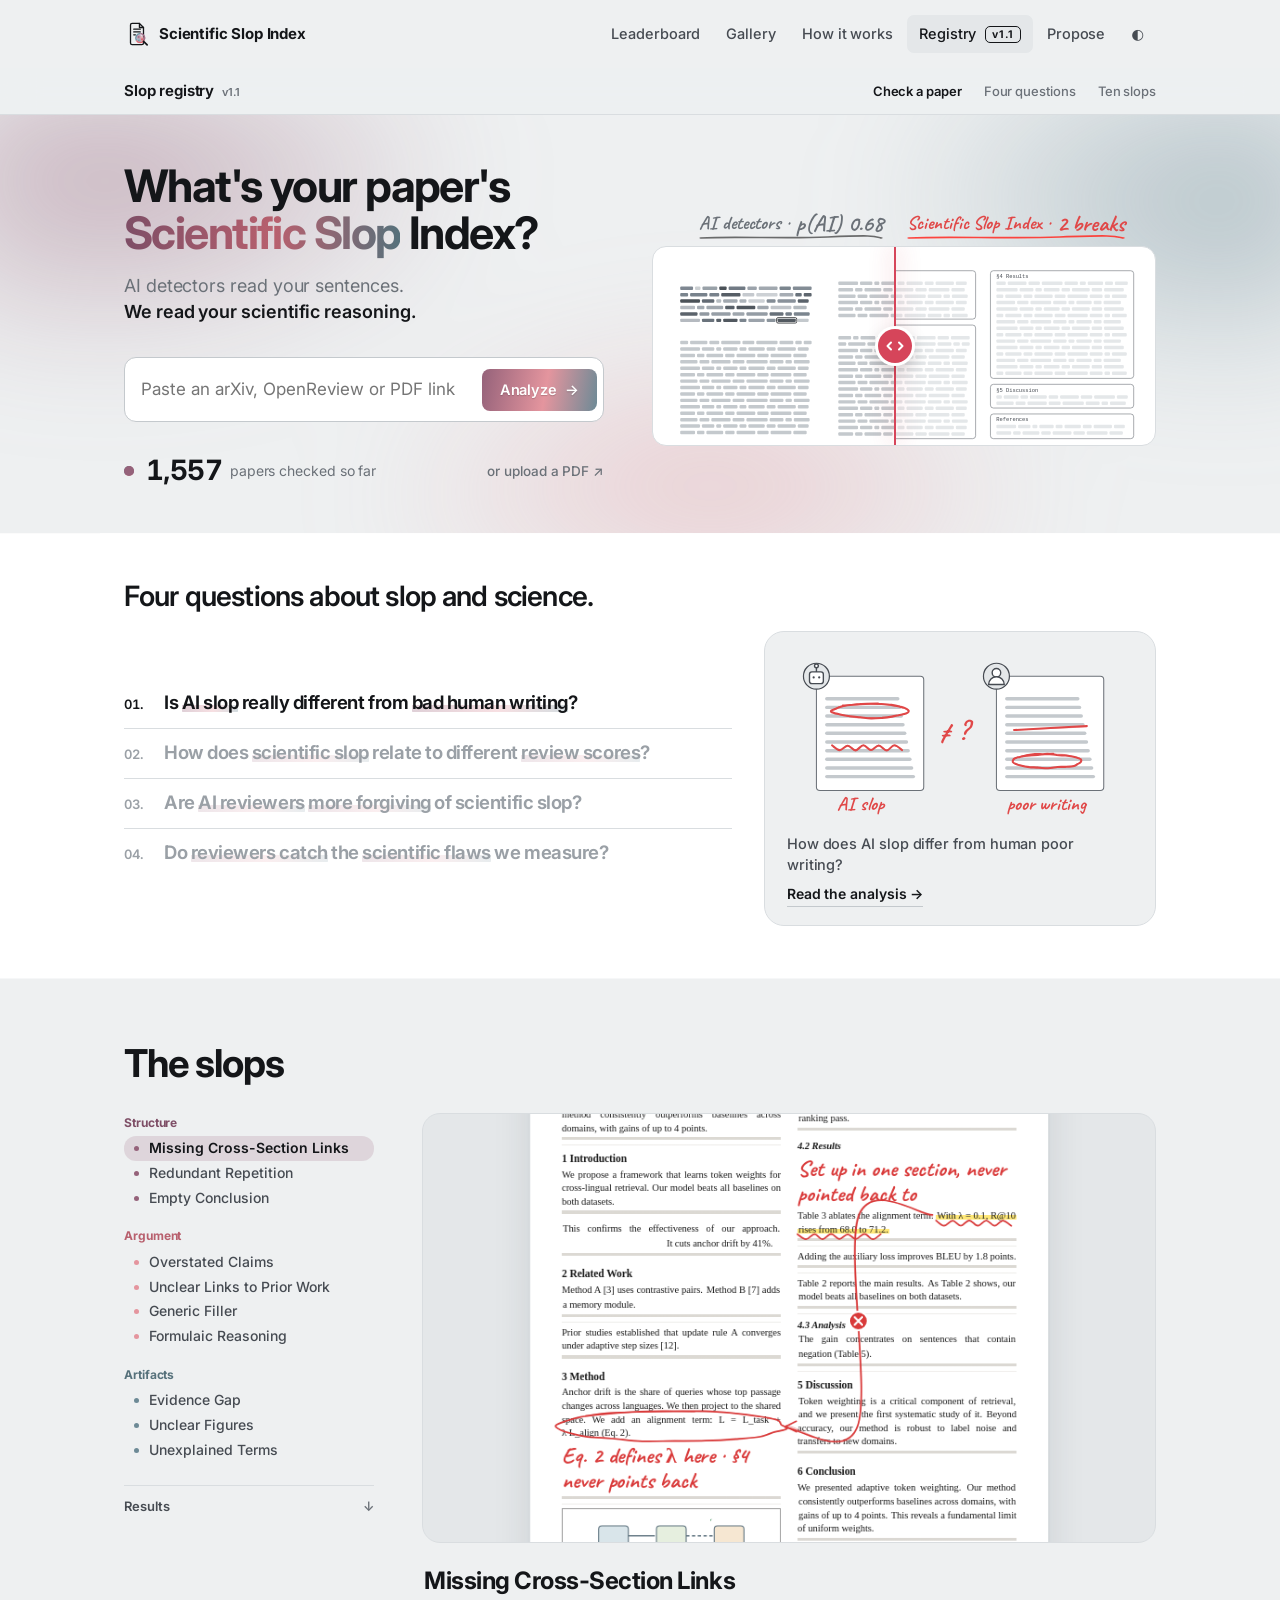
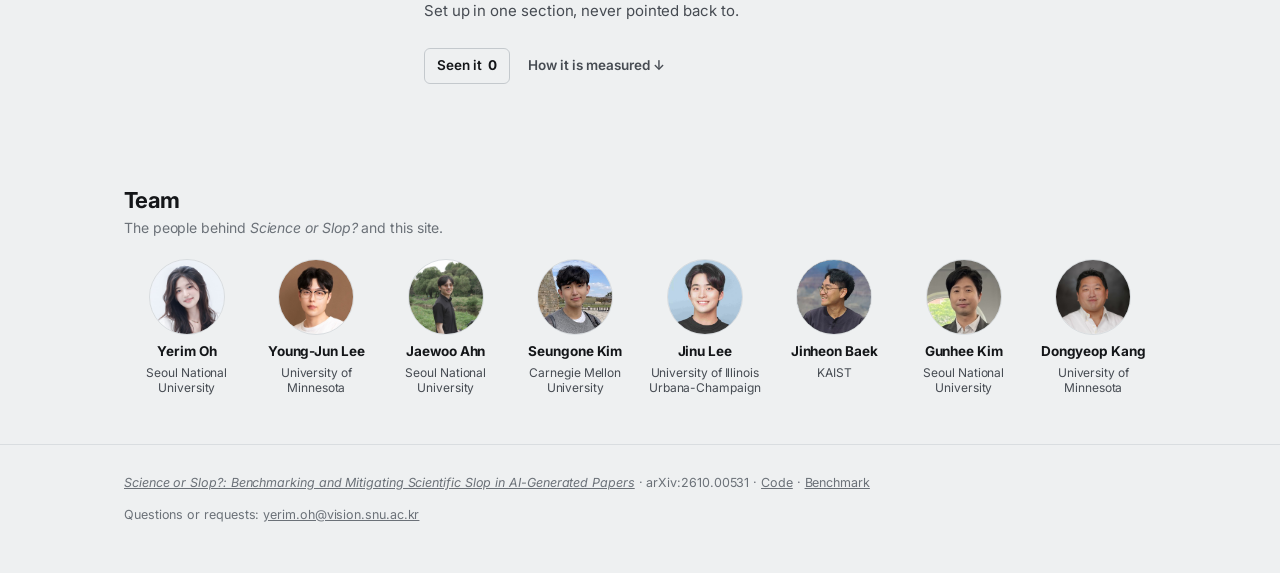
==== commit 9fa0dad1: "5-5: definition as set phrases filling the argument; phrase families (why it matters / what the prob" ====
--- a/index.html
+++ b/index.html
@@ -179,6 +179,6 @@
     <span>Questions or requests: <a href="mailto:yerim.oh@vision.snu.ac.kr">yerim.oh@vision.snu.ac.kr</a></span>
   </div>
 </footer>
-<script type="module" src="registry.js?v=1107ten55b"></script>
+<script type="module" src="registry.js?v=1107ten55c"></script>
 </body>
 </html>
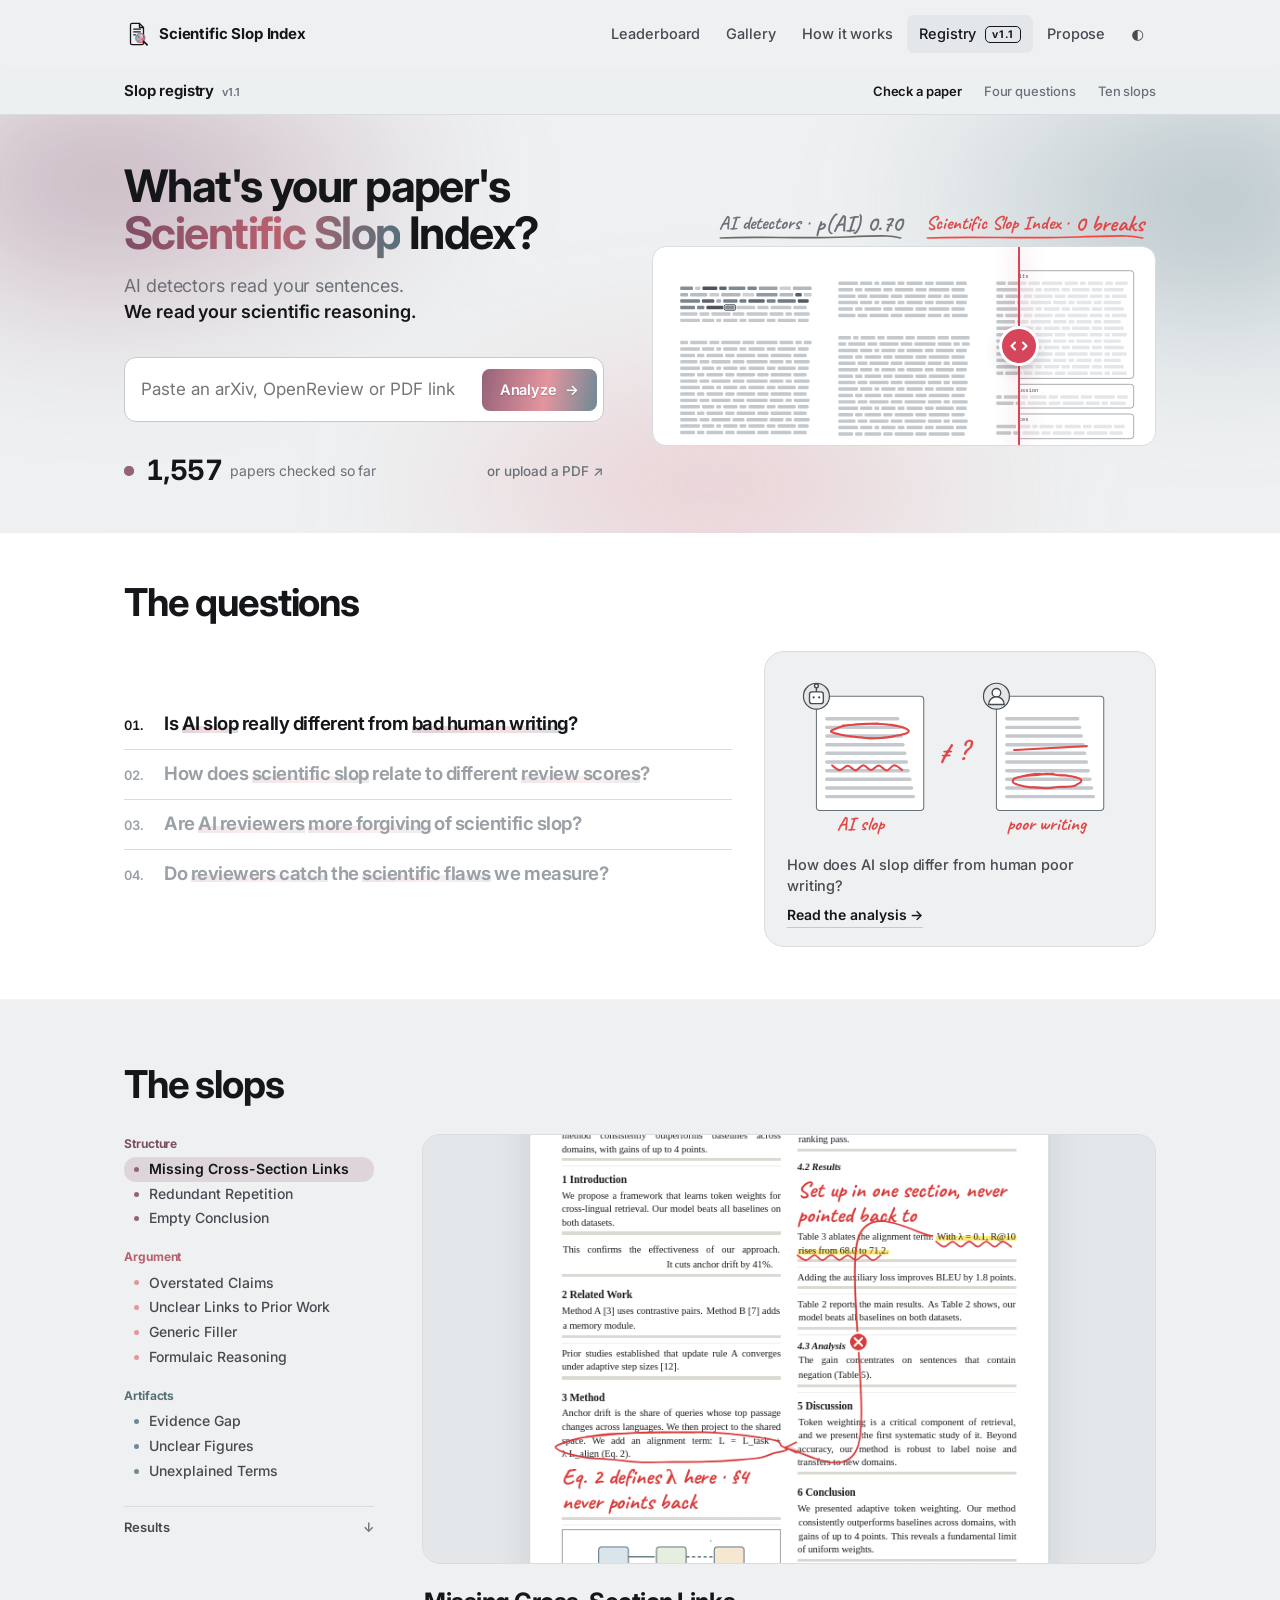
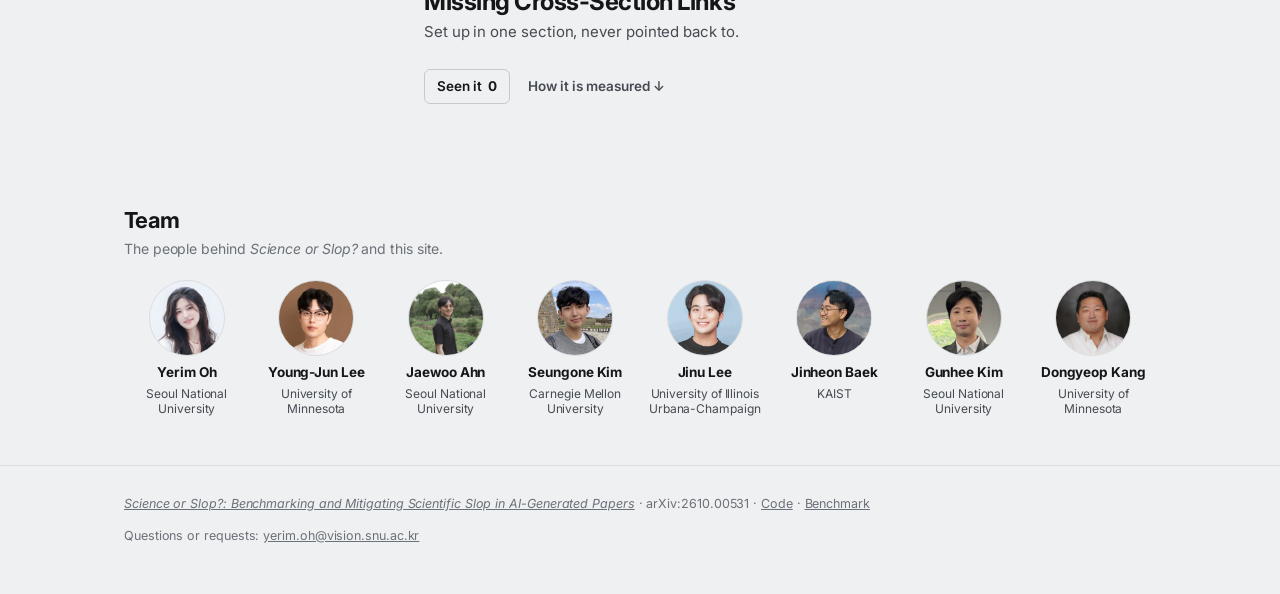
==== commit ced471d9: "Questions heading: 'The questions', same size and weight as 'The slops' Co-Authored-By: Claude Opus " ====
--- a/index.html
+++ b/index.html
@@ -21,7 +21,7 @@
 <link rel="stylesheet" href="app.css?v=1107q41b">
 <link rel="stylesheet" href="v11.css?v=1107q41b">
 <link rel="stylesheet" href="https://fonts.googleapis.com/css2?family=Archivo:wdth,wght@62..125,600..900&family=Instrument+Serif:ital@0;1&family=Caveat:wght@500;700&display=swap">
-<link rel="stylesheet" href="site.css?v=1107unifyptcmrqgxk">
+<link rel="stylesheet" href="site.css?v=1107qh">
 <script>
   // same theme key as the main app, applied before paint
   try { const t = localStorage.getItem('ssi-theme'); if (t) document.documentElement.dataset.theme = JSON.parse(t); } catch (e) { try { const t = localStorage.getItem('ssi-theme'); if (t) document.documentElement.dataset.theme = t.replace(/"/g, ''); } catch (_) {} }
@@ -83,7 +83,7 @@
   </section>
 
   <section class="wrap qv" id="questions" data-sec="Four questions">
-    <h2 class="qv-h">Four questions about slop and science.</h2>
+    <h2 class="qv-h">The questions</h2>
     <ol class="qv-grid" id="qtiles"></ol>
   </section>
 
--- a/site.css
+++ b/site.css
@@ -1161,7 +1161,7 @@
 .qx-stage { min-height: 0; padding: 20px 22px 18px; gap: 8px; border-radius: 20px; }
 .qx-full { margin: 0; font-size: 14.5px; font-weight: 500; color: var(--ink-2); }
 #questions { padding-block: 48px 52px; }
-#questions .qv-h { margin-bottom: 18px; font-size: clamp(22px, 2.2vw, 28px); }
+#questions .qv-h { margin-bottom: 28px; font-size: clamp(26px, 3vw, 40px); font-weight: 700; letter-spacing: -.03em; line-height: 1.1; }   /* same as .sm-h 'The slops' */
 .qx { grid-template-columns: minmax(0, 1fr) minmax(0, 440px); } .qx-art svg { max-height: 200px; }
 /* measurement steps as a player */
 .rs-top { display: flex; align-items: baseline; justify-content: space-between; gap: 16px; }
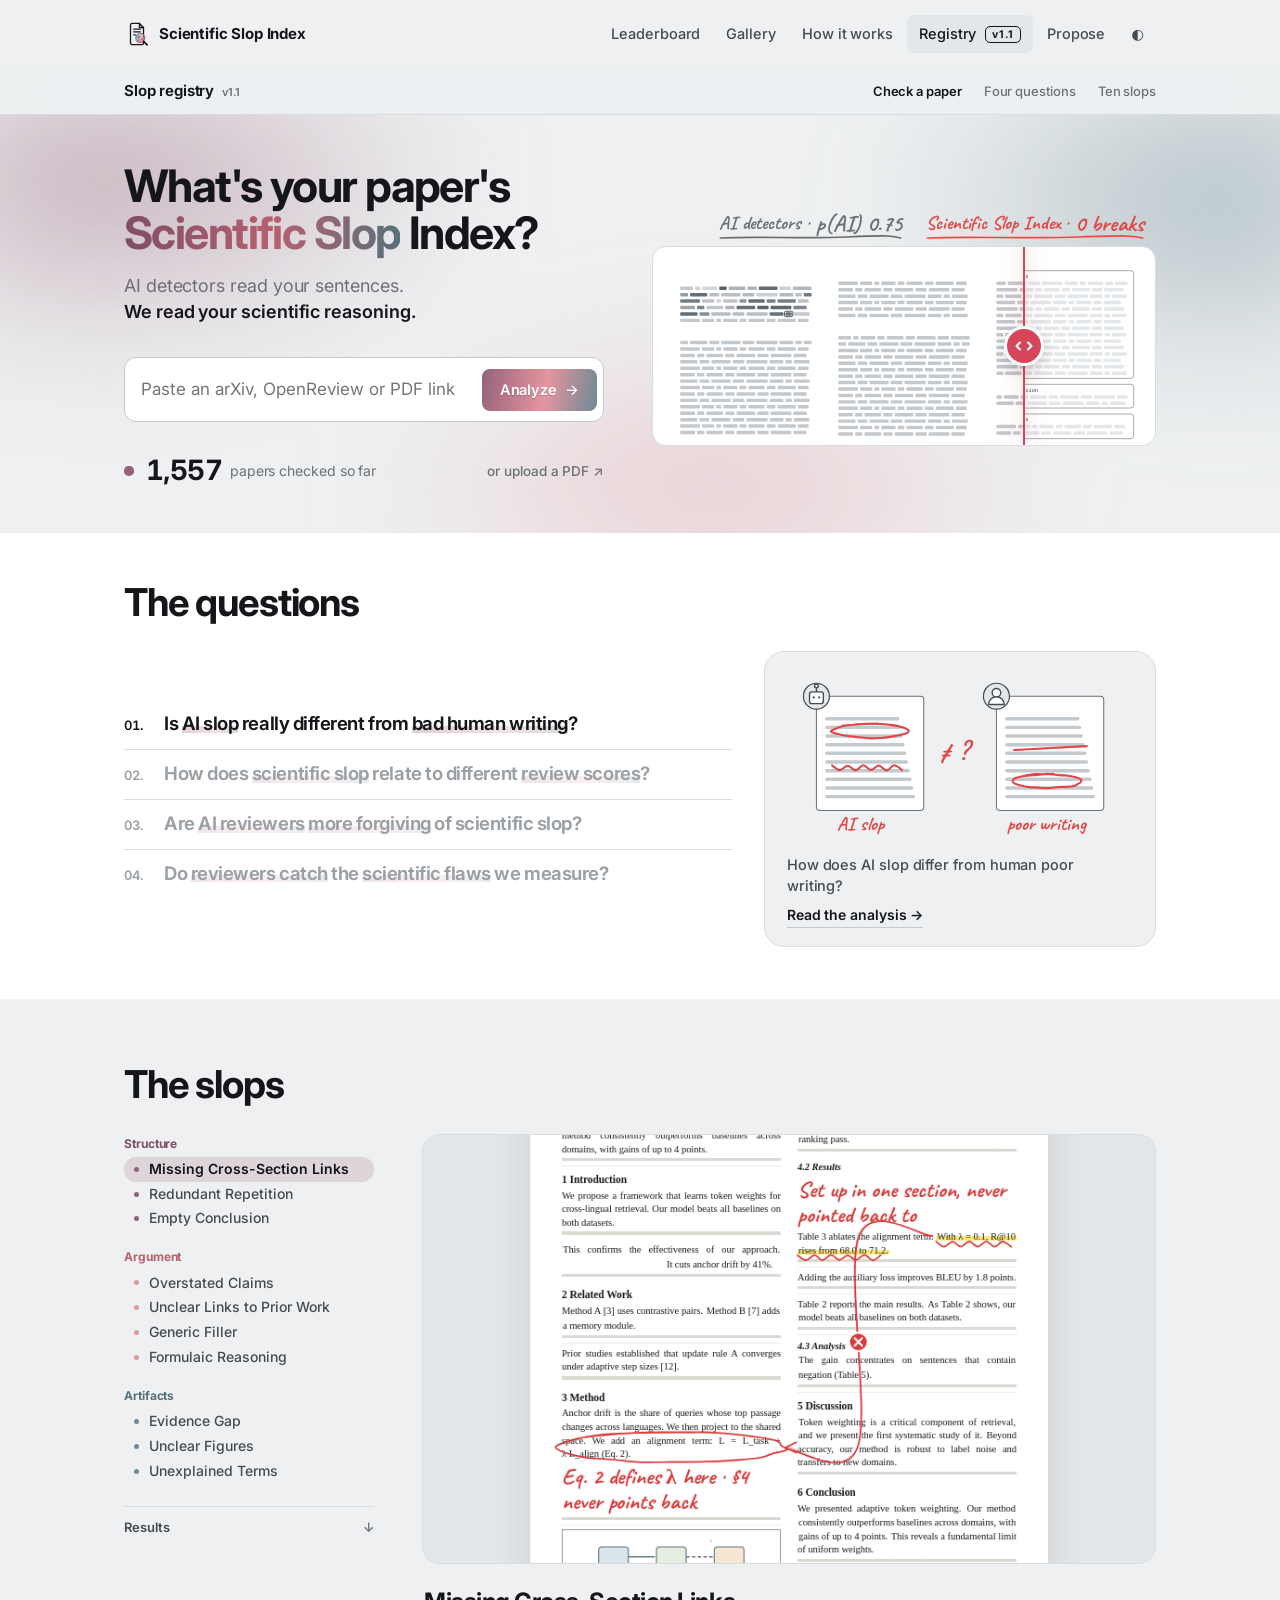
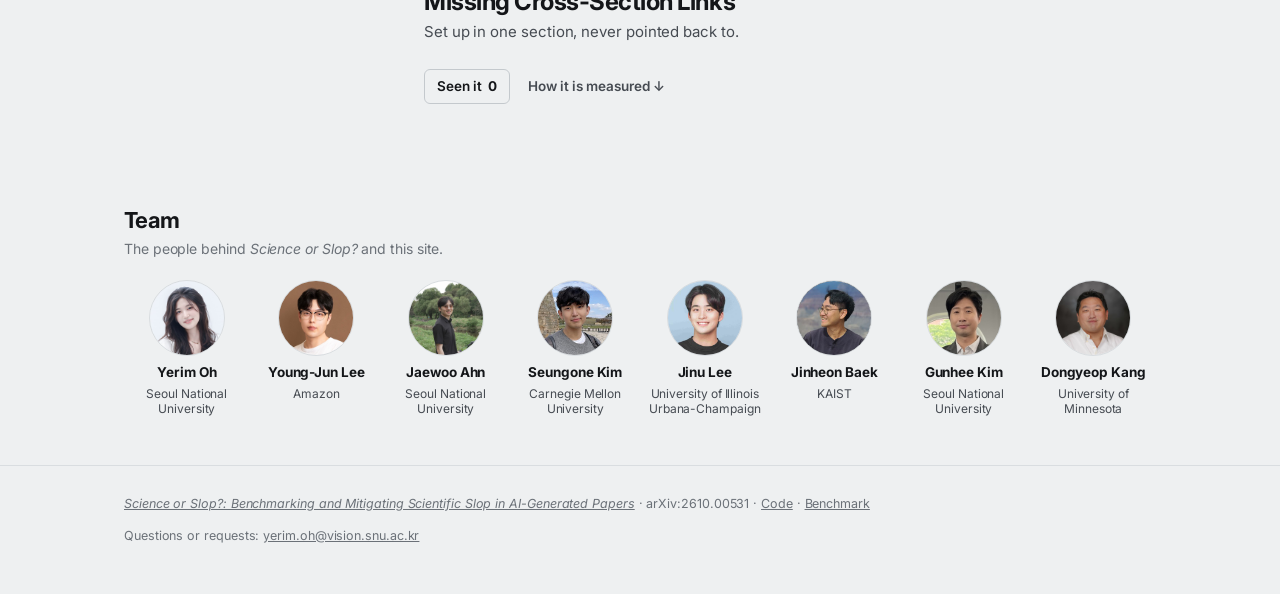
==== commit e76db85e: "Team: Young-Jun Lee affiliation → Amazon Co-Authored-By: Claude Opus 5.5 <noreply@anthropic.com>" ====
--- a/index.html
+++ b/index.html
@@ -162,7 +162,7 @@
     <p class="team-sub">The people behind <i>Science or Slop?</i> and this site.</p>
     <div class="team-grid">
         <a class="tm" href="https://yerimoh.github.io/yerimoyCV.github.io/" target="_blank" rel="noopener" title="Yerim Oh ↗"><div class="tm-avatar"><span>YO</span><img src="img/team/yerim-oh.jpg" alt="Yerim Oh" loading="lazy" onerror="this.remove()"></div><span class="tm-name">Yerim Oh</span><span class="tm-aff">Seoul National University</span></a>
-        <a class="tm" href="https://passing2961.github.io/" target="_blank" rel="noopener" title="Young-Jun Lee ↗"><div class="tm-avatar"><span>YJ</span><img src="img/team/young-jun-lee.jpg" alt="Young-Jun Lee" loading="lazy" onerror="this.remove()"></div><span class="tm-name">Young-Jun Lee</span><span class="tm-aff">University of Minnesota</span></a>
+        <a class="tm" href="https://passing2961.github.io/" target="_blank" rel="noopener" title="Young-Jun Lee ↗"><div class="tm-avatar"><span>YJ</span><img src="img/team/young-jun-lee.jpg" alt="Young-Jun Lee" loading="lazy" onerror="this.remove()"></div><span class="tm-name">Young-Jun Lee</span><span class="tm-aff">Amazon</span></a>
         <a class="tm" href="https://ahnjaewoo.github.io/" target="_blank" rel="noopener" title="Jaewoo Ahn ↗"><div class="tm-avatar"><span>JA</span><img src="img/team/jaewoo-ahn.jpg" alt="Jaewoo Ahn" loading="lazy" onerror="this.remove()"></div><span class="tm-name">Jaewoo Ahn</span><span class="tm-aff">Seoul National University</span></a>
         <a class="tm" href="https://seungonekim.github.io/" target="_blank" rel="noopener" title="Seungone Kim ↗"><div class="tm-avatar"><span>SK</span><img src="img/team/seungone-kim.jpg" alt="Seungone Kim" loading="lazy" onerror="this.remove()"></div><span class="tm-name">Seungone Kim</span><span class="tm-aff">Carnegie Mellon University</span></a>
         <a class="tm" href="https://jinulee-v.github.io/" target="_blank" rel="noopener" title="Jinu Lee ↗"><div class="tm-avatar"><span>JL</span><img src="img/team/jinu-lee.jpg" alt="Jinu Lee" loading="lazy" onerror="this.remove()"></div><span class="tm-name">Jinu Lee</span><span class="tm-aff">University of Illinois Urbana-Champaign</span></a>
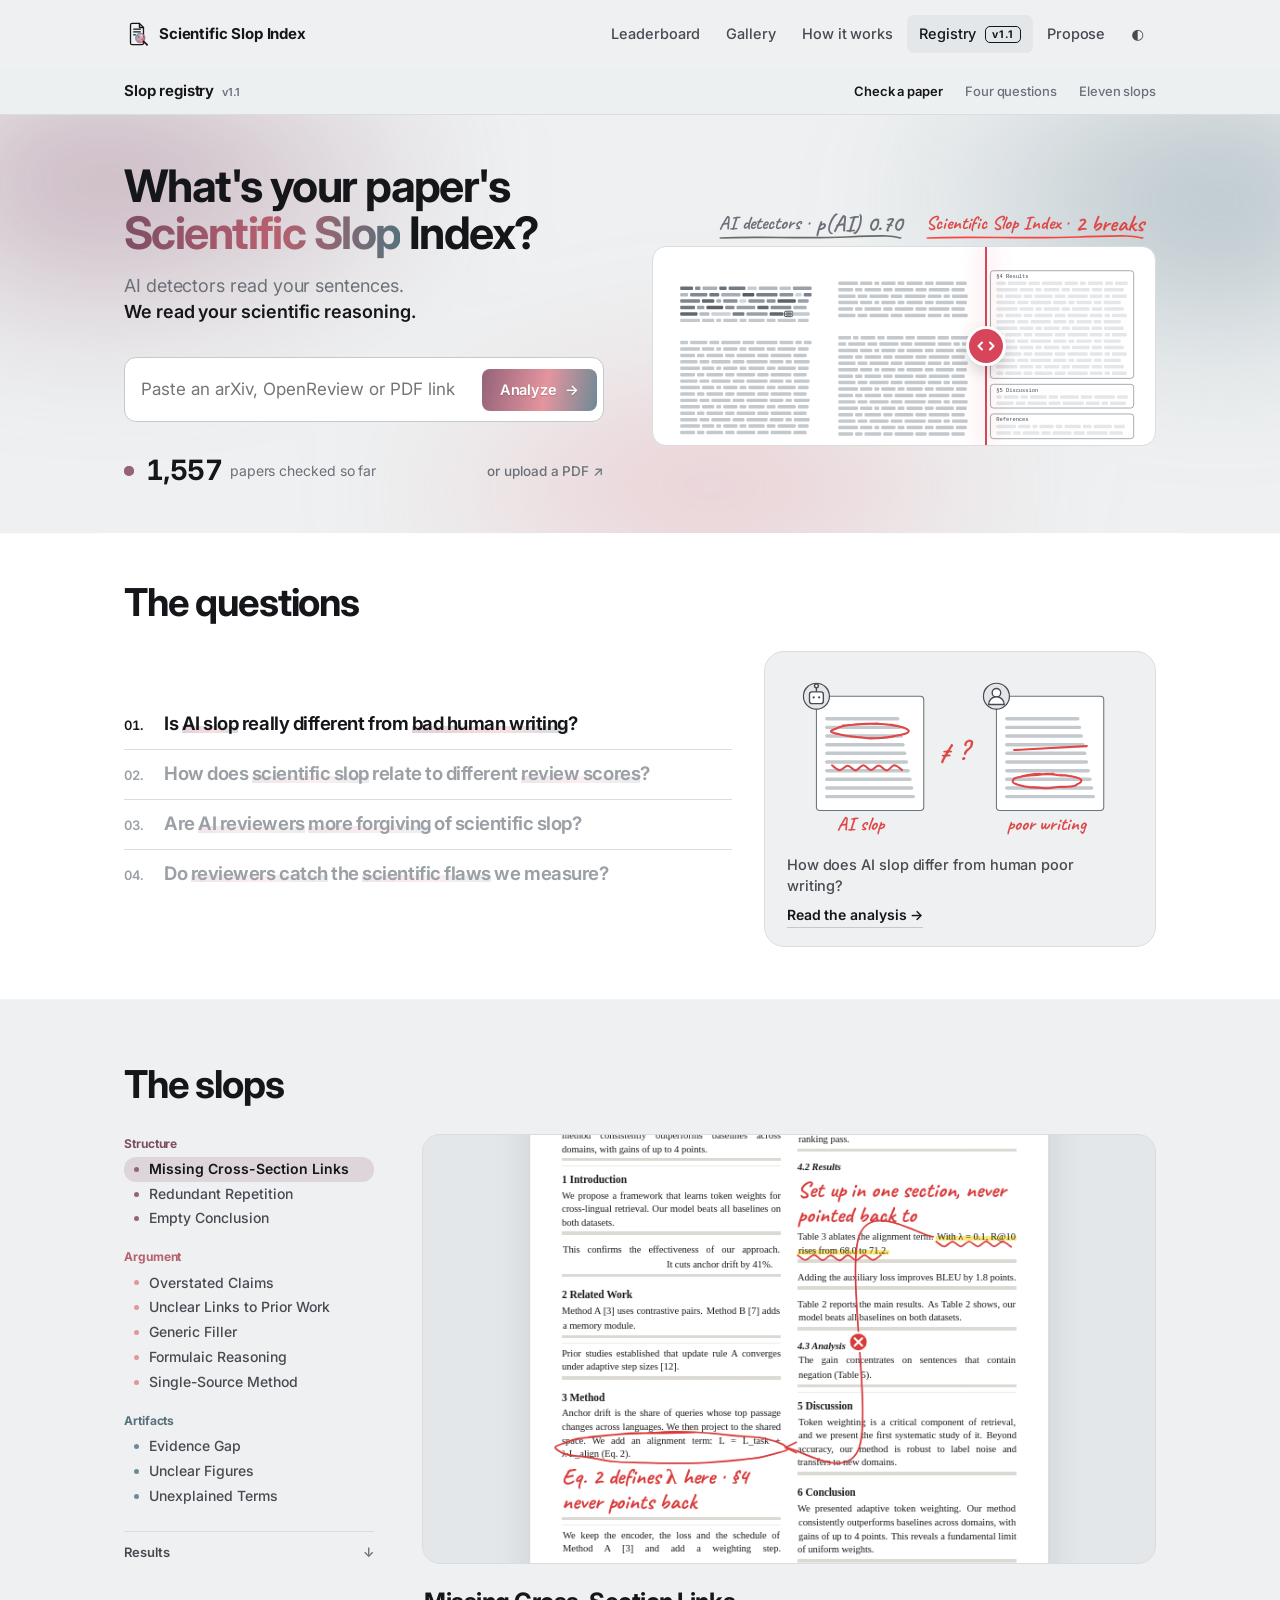
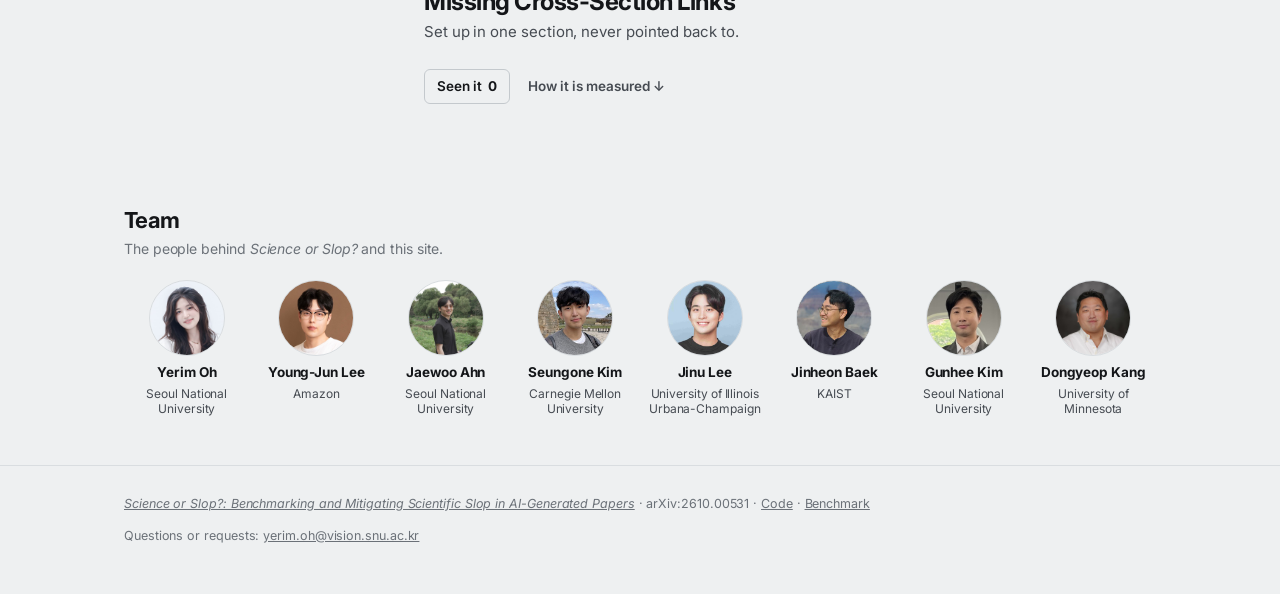
==== commit b4d64cfc: "Add 3-2 Single-Source Method (Argument): parts of the method traced to their sources, FAIL when one " ====
--- a/index.html
+++ b/index.html
@@ -5,12 +5,12 @@
 <meta name="viewport" content="width=device-width, initial-scale=1">
 <title>Scientific Slop Index · v2</title>
 <meta name="robots" content="noindex, nofollow">
-<meta name="description" content="SciSlop v1.1 working draft: what counts as scientific slop. Ten defects in three planes, each with a definition, an illustrative example, how it is judged, what is not a defect, and what counts as a fix.">
+<meta name="description" content="SciSlop v1.1 working draft: what counts as scientific slop. Eleven defects in three planes, each with a definition, an illustrative example, how it is judged, what is not a defect, and what counts as a fix.">
 <meta name="theme-color" content="#fbfaf8">
 <meta property="og:type" content="website">
 <meta property="og:site_name" content="Scientific Slop Index">
 <meta property="og:title" content="What counts as slop · SciSlop v1.1 registry">
-<meta property="og:description" content="Ten defects in a paper's scientific reasoning, judged the same way whoever wrote the paper.">
+<meta property="og:description" content="Eleven defects in a paper's scientific reasoning, judged the same way whoever wrote the paper.">
 <meta property="og:image" content="https://scientific-slop-demo.onrender.com/static/og.png">
 <meta name="twitter:card" content="summary_large_image">
 <link rel="preconnect" href="https://fonts.googleapis.com">
@@ -41,7 +41,7 @@
 </header>
 
 <main id="main">
-  <nav class="sidx" id="sidx" aria-label="On this page"><div class="sidx-in"><span class="sidx-t">Slop registry <i>v1.1</i></span><div class="sidx-l"><a href="#top" data-s="top">Check a paper</a><a href="#questions" data-s="questions">Four questions</a><a href="#studio" data-s="studio">Ten slops</a></div></div><span class="sidx-prog" aria-hidden="true"><i id="sidx-fill"></i></span></nav>
+  <nav class="sidx" id="sidx" aria-label="On this page"><div class="sidx-in"><span class="sidx-t">Slop registry <i>v1.1</i></span><div class="sidx-l"><a href="#top" data-s="top">Check a paper</a><a href="#questions" data-s="questions">Four questions</a><a href="#studio" data-s="studio">Eleven slops</a></div></div><span class="sidx-prog" aria-hidden="true"><i id="sidx-fill"></i></span></nav>
   <section class="hk" id="top" data-sec="Check a paper">
     <div class="wrap hk-in">
       <div class="hk-links"><a href="https://arxiv.org/abs/2610.00531" target="_blank" rel="noopener">Paper</a><a href="https://github.com/yerimoh/ScientificSlop" target="_blank" rel="noopener">Code</a><a href="https://huggingface.co/datasets/yerim0210/Scientific_Slop" target="_blank" rel="noopener">Benchmark</a></div>
@@ -87,13 +87,13 @@
     <ol class="qv-grid" id="qtiles"></ol>
   </section>
 
-  <section class="wrap sm" id="studio" data-sec="10 slops">
+  <section class="wrap sm" id="studio" data-sec="11 slops">
     <div class="sm-head">
       <h2 class="sm-h">The slops</h2>
     </div>
     <div class="sm-body">
       <div class="tree" id="tree">
-        <div class="tree-h"><span>v1 · 6 measures</span><span>v1.1 · 10 slops</span></div>
+        <div class="tree-h"><span>v1 · 6 measures</span><span>v1.1 · 11 slops</span></div>
         <div class="tree-rows" id="tree-rows"></div>
         <svg class="tree-ln" id="tree-ln" aria-hidden="true"></svg>
         <details class="sm-res"><summary>Results</summary><div id="sm-res"></div></details>
@@ -135,7 +135,7 @@
         <p class="rg-sub">One slop per page: what it is, what it looks like in a real paper, and how to tell it apart.</p>
       </div>
       <div class="rg-body">
-        <nav class="rg-idx" id="rg-idx" aria-label="The ten slops"></nav>
+        <nav class="rg-idx" id="rg-idx" aria-label="The eleven slops"></nav>
       </div>
       <div hidden><div id="areas"></div><div id="principles-grid"></div><span id="rg-pos"></span><button type="button" id="rg-prev"></button><button type="button" id="rg-next"></button><div id="area-tiles"></div><div id="area-chips"></div><button type="button" id="expand"></button><ul id="map-list"></ul></div>
     </div>
@@ -179,6 +179,6 @@
     <span>Questions or requests: <a href="mailto:yerim.oh@vision.snu.ac.kr">yerim.oh@vision.snu.ac.kr</a></span>
   </div>
 </footer>
-<script type="module" src="registry.js?v=1107ten55c"></script>
+<script type="module" src="registry.js?v=1117eleven32"></script>
 </body>
 </html>
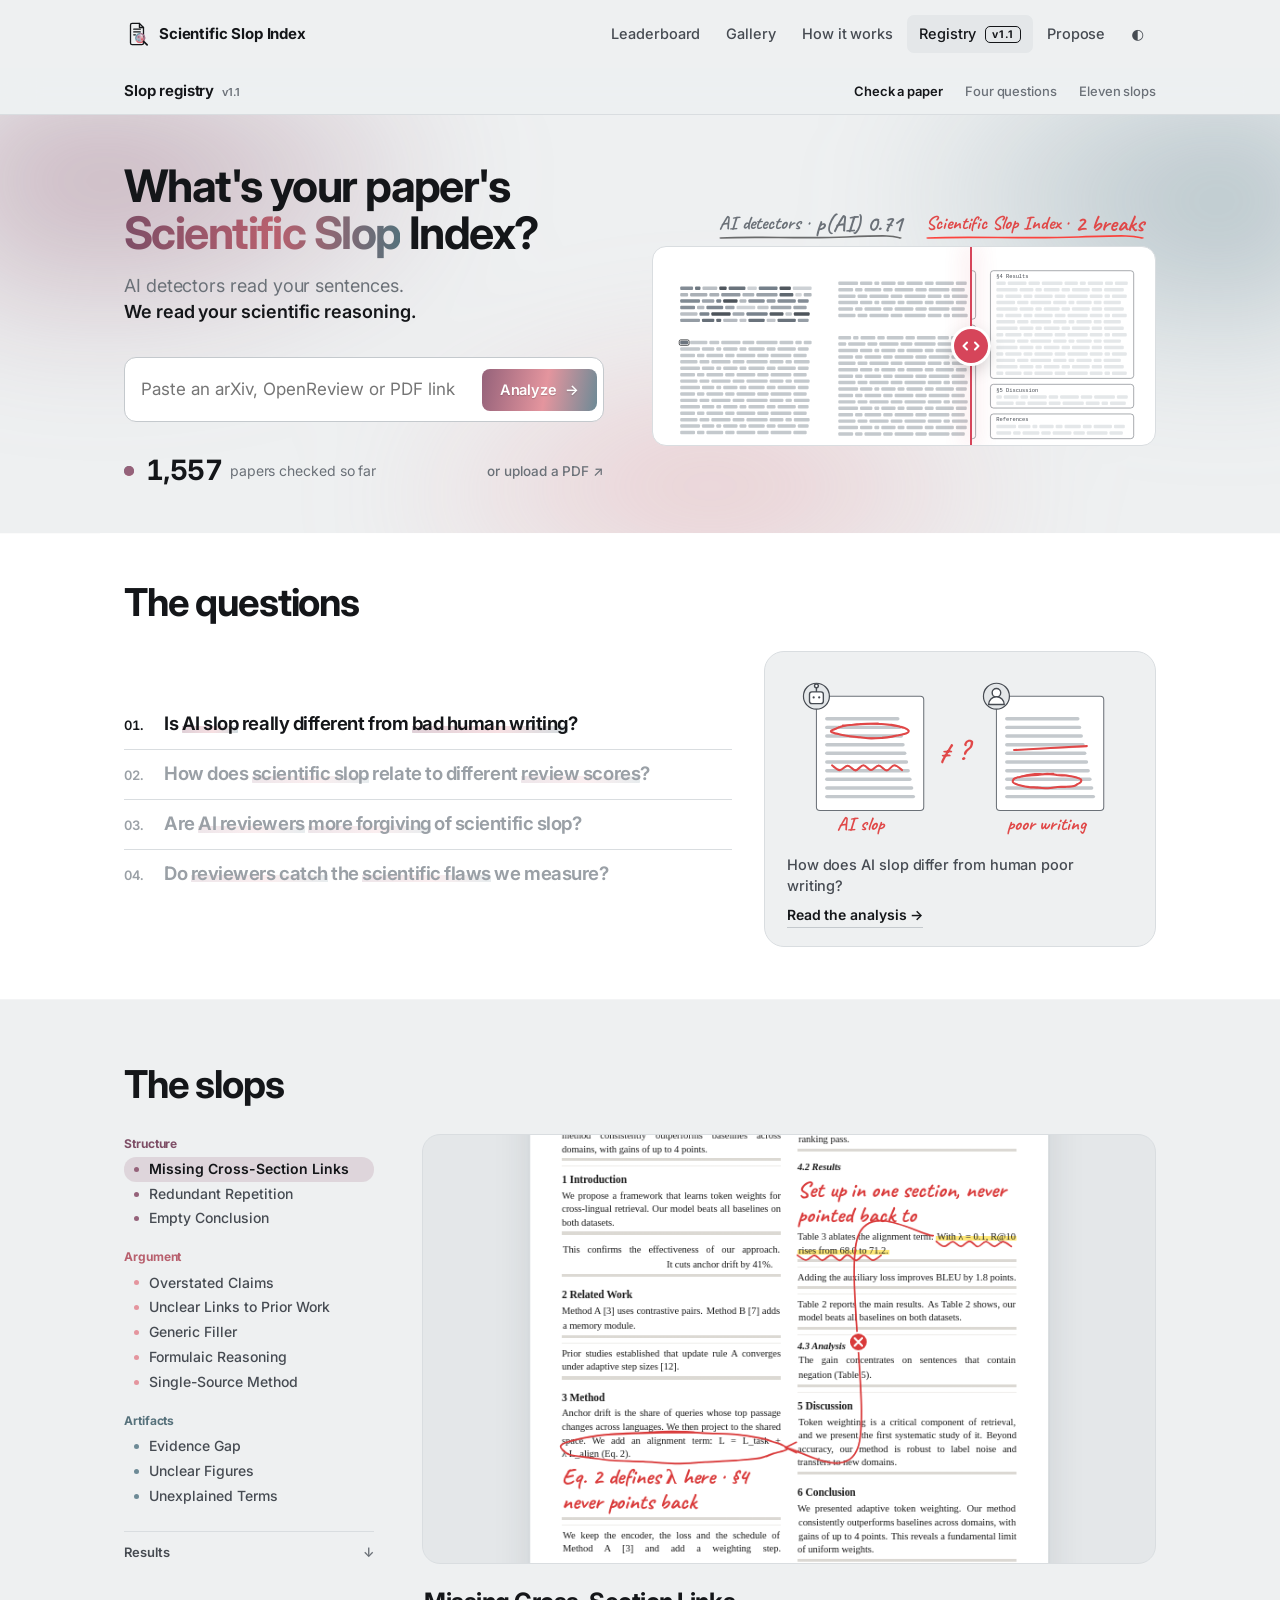
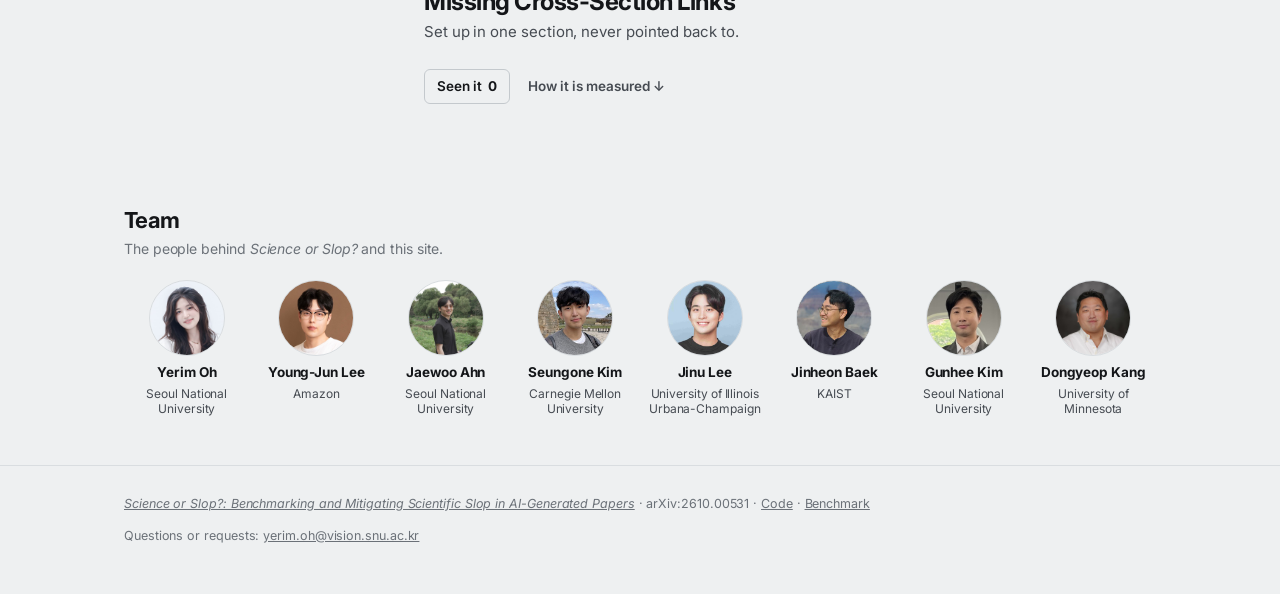
==== commit 001ea09e: "3-2: results on all 143 FARS pairs (PairAcc 0.72, AUROC 0.71; FAIL 34% vs 20%) Co-Authored-By: Claud" ====
--- a/index.html
+++ b/index.html
@@ -179,6 +179,6 @@
     <span>Questions or requests: <a href="mailto:yerim.oh@vision.snu.ac.kr">yerim.oh@vision.snu.ac.kr</a></span>
   </div>
 </footer>
-<script type="module" src="registry.js?v=1117eleven32"></script>
+<script type="module" src="registry.js?v=1117full32"></script>
 </body>
 </html>
--- a/site.css
+++ b/site.css
@@ -1560,3 +1560,95 @@
   -webkit-background-clip: border-box; background-clip: border-box; background-repeat: no-repeat; background-position: 0 92%; background-size: 100% .38em; border-radius: 2px; }
 .qx-q:not(.on) .qk { background-image: linear-gradient(90deg, color-mix(in srgb, var(--structure) 16%, transparent), color-mix(in srgb, var(--argument) 16%, transparent) 55%, color-mix(in srgb, var(--artifacts) 16%, transparent)); }
 .qx-q:hover .qk { opacity: 1; }
+
+/* q.html#1 write-up: TL;DR panel, data figures (.qf), tooltip. AI = red pen, well-written = hollow ink, poorly written = filled ink */
+:root { --qai: #d93a3a; }
+@media (prefers-color-scheme: dark) { :root:not([data-theme="light"]) { --qai: #e8655f; } }
+:root[data-theme="dark"] { --qai: #e8655f; }
+.qa-b .qa-lead { margin: 0 0 18px; font-size: clamp(19px, 2.2vw, 23px); line-height: 1.45; color: var(--ink-2); letter-spacing: -.01em; }
+.qa-b .qa-lead b { color: var(--ink); font-weight: 650; }
+.qs-row { display: grid; grid-template-columns: repeat(3, minmax(0, 1fr)); gap: 12px; margin: 0 0 6px; }
+.qs { padding: 14px 16px; border: 1px solid var(--line); border-radius: 12px; background: var(--surface); display: grid; gap: 2px; }
+.qs b { font-size: 34px; font-weight: 650; letter-spacing: -.02em; color: var(--ink); line-height: 1.1; }
+.qs span { font-size: 12.5px; color: var(--ink-3); line-height: 1.3; }
+@media (max-width: 600px) { .qs-row { grid-template-columns: 1fr; gap: 8px; } .qs { padding: 10px 14px; grid-template-columns: 90px 1fr; align-items: center; } .qs b { font-size: 26px; } }
+.qa-b .qa-tldr { margin: 0 0 26px; padding: 16px 18px; border-radius: 12px; background: var(--surface-2); font-size: 16px; line-height: 1.6; color: var(--ink-2); }
+.qa-b p b, .qa-ul b, .qa-tldr b { font-weight: 650; color: var(--ink); }
+.qf { margin: 18px 0 26px; padding: 14px 14px 10px; border: 1px solid var(--line); border-radius: 14px; background: var(--surface); }
+.qf svg { display: block; width: 100%; height: auto; overflow: visible; font-family: var(--sans); }
+.qf figcaption { margin: 10px 2px 0; font-size: 13px; line-height: 1.5; color: var(--ink-3); } .qf figcaption b { color: var(--ink); font-weight: 650; }
+.qf .qf-lab { font-size: 13px; fill: var(--ink); } .qf .qf-sub { font-size: 11px; fill: var(--ink-4); font-family: var(--mono); }
+.qf .qf-ax { font-size: 11px; fill: var(--ink-3); font-variant-numeric: tabular-nums; } .qf .qf-ax.ai { fill: var(--qai); }
+.qf .qf-grid { stroke: var(--line); stroke-width: 1; } .qf .qf-chance { stroke: var(--ink-3); stroke-width: 1; stroke-dasharray: 4 4; }
+.qf .qf-bar { stroke: var(--line-2); stroke-width: 2; stroke-linecap: round; }
+.qf .qf-dot { stroke-width: 2; cursor: default; outline: 0; } .qf .qf-dot:focus-visible { stroke-width: 3; }
+.qf .qf-dot.ai { fill: var(--qai); stroke: var(--surface); } .qf .qf-dot.hg { fill: var(--surface); stroke: var(--ink-2); } .qf .qf-dot.hp { fill: var(--ink-2); stroke: var(--surface); }
+.qf .qf-hbar.ai { fill: var(--qai); } .qf .qf-hbar.hg { fill: var(--ink-4); } .qf .qf-hbar.hp { fill: var(--ink-2); }
+.qf .qf-line { fill: none; stroke: var(--ink-2); stroke-width: 2; stroke-linejoin: round; stroke-linecap: round; } .qf .qf-line.dashed { stroke-dasharray: 5 4; stroke: var(--ink-3); }
+.qf .qf-ailine { stroke: var(--qai); stroke-width: 2; stroke-dasharray: 2 4; stroke-linecap: round; }
+.qf .qf-seg.s0 { fill: var(--line); } .qf .qf-seg.s1 { fill: var(--line-2); } .qf .qf-seg.s2 { fill: var(--ink-4); } .qf .qf-seg.s3 { fill: var(--ink-3); } .qf .qf-seg.s4 { fill: var(--ink-2); }
+.qf .qf-in { font-size: 11px; fill: var(--ink); font-variant-numeric: tabular-nums; } .qf .qf-in.lt { fill: var(--surface); }
+.qf-leg { display: flex; flex-wrap: wrap; gap: 6px 18px; margin: 0 2px 10px; font-size: 12.5px; color: var(--ink-2); }
+.qf-leg span { display: inline-flex; align-items: center; gap: 7px; }
+.qf-key { display: inline-block; width: 10px; height: 10px; border-radius: 50%; box-sizing: border-box; }
+.qf-key.ai { background: var(--qai); } .qf-key.hg { border: 2px solid var(--ink-2); } .qf-key.hp { background: var(--ink-2); }
+.qf-key.line { width: 16px; height: 0; border-radius: 0; border-top: 2px solid var(--ink-2); } .qf-key.line.dashed { border-top-style: dashed; border-top-color: var(--ink-3); }
+.qf-key.ailine { width: 16px; height: 0; border-radius: 0; border-top: 2px dotted var(--qai); }
+.qf-tip { position: fixed; z-index: 50; max-width: 280px; padding: 5px 9px; border-radius: 7px; background: var(--ink); color: var(--bg); font-size: 12.5px; line-height: 1.4; pointer-events: none; opacity: 0; transition: opacity .12s; }
+.qf-tip.on { opacity: 1; }
+.qf-sc { overflow-x: auto; -webkit-overflow-scrolling: touch; }
+@media (max-width: 600px) { .qf { padding: 8px 6px 8px; margin-inline: -4px; } .qf-sc svg { min-width: 600px; } .qf-sc::after { content: 'scroll →'; display: block; font-size: 11px; color: var(--ink-4); text-align: right; } }
+
+/* q.html#1 v3: paper-style header, TL;DR, teaser panels, experiment heads, example cards (after rikiyat.github.io/blog) */
+:root { --q1ac: #56717b; --q1ac-bg: #eff2f3; }
+@media (prefers-color-scheme: dark) { :root:not([data-theme="light"]) { --q1ac: #a3bfcb; --q1ac-bg: #131617; } }
+:root[data-theme="dark"] { --q1ac: #a3bfcb; --q1ac-bg: #131617; }
+.qa-by { display: grid; grid-template-columns: 2fr 1fr 1.2fr; gap: 8px 18px; margin: -6px 0 26px; padding: 16px 0; border-top: 1px solid var(--line); border-bottom: 1px solid var(--line); font-size: 14px; line-height: 1.6; }
+.qa-by h3 { margin: 0 0 2px; font-size: 11.5px; font-weight: 700; letter-spacing: .08em; text-transform: uppercase; color: var(--ink-3); }
+.qa-by p { margin: 0; font-size: 14px; color: var(--ink-2); } .qa-by a { color: var(--q1ac); text-decoration: none; } .qa-by a:hover { text-decoration: underline; }
+.tldr { margin: 0 0 22px; padding: 16px 20px 6px; border: 1px solid var(--line-2); border-radius: 10px; background: var(--q1ac-bg); }
+.tldr .tldr-l { display: block; margin-bottom: 6px; font-family: var(--mono); font-size: 11.5px; font-weight: 700; letter-spacing: .08em; color: var(--ink-3); }
+.tldr p { margin: 0 0 12px; font-size: 15.5px; line-height: 1.6; color: var(--ink-2); } .tldr p b { color: var(--ink); font-weight: 650; }
+.tz { display: grid; grid-template-columns: repeat(3, minmax(0, 1fr)); gap: 12px; margin: 0 0 30px; }
+.tz-p { display: grid; grid-template-rows: auto auto 1fr auto auto; gap: 8px; padding: 14px 16px 16px; border: 1px solid var(--line-2); border-radius: 10px; background: var(--surface); }
+.tz-l { font-size: 12px; font-weight: 700; letter-spacing: .08em; text-transform: uppercase; color: var(--ink); }
+.tz-q { min-height: 62px; box-sizing: border-box; padding: 9px 36px 10px 13px; border: 1px solid var(--line-2); border-radius: 12px; font-size: 14.5px; font-weight: 500; line-height: 1.35; color: var(--ink); background: var(--bg); position: relative; }
+.tz-q::after { content: '↑'; position: absolute; right: 8px; bottom: 8px; width: 22px; height: 22px; border-radius: 50%; background: var(--ink); color: var(--bg); font-size: 13px; line-height: 22px; text-align: center; }
+.tz-vis { margin: 2px 0 0; padding: 6px 4px 2px; border: 1px solid var(--line); border-radius: 8px; background: var(--surface-2); min-height: 90px; } .tz-vis.q1s { margin: 2px 0 0; padding: 6px 4px 2px; }
+.tz-vis svg { display: block; width: 100%; height: auto; }
+.tz-do { font-size: 13px; font-weight: 600; color: var(--q1ac); line-height: 1.35; }
+.tz-out { display: grid; gap: 4px; } .tz-out b { font-size: 26px; font-weight: 700; letter-spacing: -.02em; line-height: 1.1; color: var(--ink); } .tz-out span { font-size: 13.5px; color: var(--ink-2); line-height: 1.45; }
+.qa-ol { margin: 0 0 16px; padding-left: 22px; font-size: 16px; line-height: 1.65; color: var(--ink-2); } .qa-ol li { margin-bottom: 8px; } .qa-ol b { color: var(--ink); font-weight: 650; }
+.qa-b h4 { margin: 44px 0 14px; padding-bottom: 8px; border-bottom: 1px solid var(--line); font-size: 24px; font-weight: 400; letter-spacing: -.01em; line-height: 1.2; color: var(--ink); }
+.exp { margin: 30px 0 10px; } .exp-n { display: block; font-size: 12.5px; font-weight: 700; letter-spacing: .04em; color: var(--q1ac); }
+.exp h5 { margin: 2px 0 0; font-size: 19px; font-weight: 600; line-height: 1.3; color: var(--ink); }
+.qa-b p a { color: var(--q1ac); } .qa-ul.small { font-size: 14px; color: var(--ink-3); }
+/* example cards */
+.xcard { position: relative; margin: 14px 0 20px; border: 1px solid var(--line-2); border-radius: 6px; background: var(--surface); }
+.xtop { display: flex; align-items: center; justify-content: space-between; gap: 10px; padding: 8px 12px 0; }
+.xtabs { display: flex; flex-wrap: wrap; gap: 0 18px; } .xtabs button { padding: 6px 0 8px; border: 0; border-bottom: 2px solid transparent; background: none; font: 600 14px/1.3 var(--sans); color: var(--ink-3); cursor: pointer; } .xtabs button.on { color: var(--ink); border-bottom-color: var(--q1ac); } .xtabs button:hover { color: var(--ink); }
+.setup { position: relative; flex: none; } .setup > summary { list-style: none; cursor: pointer; padding: 3px 10px; border: 1.5px solid var(--q1ac); border-radius: 3px; font-size: 13px; font-weight: 600; color: var(--q1ac); background: var(--surface); } .setup > summary::-webkit-details-marker { display: none; } .setup > summary::before { content: 'ⓘ '; }
+.setup[open] > summary { color: var(--bg); background: var(--q1ac); }
+.setup > ul { position: absolute; z-index: 20; top: calc(100% + 6px); right: 0; width: min(460px, calc(100vw - 32px)); margin: 0; padding: 12px 16px 12px 30px; border: 1px solid var(--line-2); border-radius: 6px; background: var(--surface); box-shadow: 0 8px 24px rgba(0,0,0,.12); font-size: 13.5px; line-height: 1.5; color: var(--ink-2); } .setup li { margin-bottom: 4px; } .setup b { color: var(--ink); font-weight: 650; }
+.xbody { display: grid; grid-template-columns: repeat(3, minmax(0, 1fr)); border-top: 1px solid var(--line); } .xbody.two { grid-template-columns: repeat(2, minmax(0, 1fr)); border-top: 0; }
+.xc { padding: 12px 14px 14px; border-right: 1px solid var(--line); } .xc:last-child { border-right: 0; }
+.xrole { display: flex; align-items: center; gap: 7px; margin-bottom: 8px; font-size: 12px; font-weight: 700; letter-spacing: .06em; text-transform: uppercase; color: var(--ink); }
+.xt { margin: 0 0 3px; font-size: 14px; font-weight: 600; line-height: 1.35; color: var(--ink); } .xv { margin: 0 0 10px; font-size: 12.5px; line-height: 1.4; color: var(--ink-3); }
+.xidx { display: grid; grid-template-columns: auto 1fr auto; align-items: center; gap: 8px; margin: 0 0 8px; font-size: 12px; color: var(--ink-3); } .xidx b { font-size: 14px; color: var(--ink); font-variant-numeric: tabular-nums; }
+.xbar { height: 8px; border-radius: 4px; background: var(--line); overflow: hidden; } .xbar i { display: block; height: 100%; border-radius: 4px; background: var(--ink-3); } .xc.ai .xbar i { background: var(--qai); }
+.xflags { display: flex; flex-wrap: wrap; gap: 4px; margin-bottom: 10px; } .xchip { padding: 1px 7px; border-radius: 3px; font-size: 12px; font-weight: 600; color: var(--ink); background: var(--argument-light); } .xc.ai .xchip { background: #fbdcdc; } :root[data-theme="dark"] .xc.ai .xchip { background: #3a2222; }
+.xnone { font-size: 12.5px; color: var(--ink-3); }
+.xqw { margin-top: 8px; padding-top: 8px; border-top: 1px dashed var(--line); } .xi { display: block; margin-bottom: 3px; font-size: 11.5px; font-weight: 700; color: var(--q1ac); }
+.xq { margin: 0; font-size: 13.5px; line-height: 1.45; color: var(--ink-2); } .xq mark { padding: 0 2px; border-radius: 2px; color: var(--ink); background: rgba(255, 214, 10, .45); font-weight: 600; }
+.xbody.two .xt { margin-top: 2px; } .xbody.two .xqw:first-of-type { border-top: 0; padding-top: 0; }
+.xl { margin: 0; } .xl td, .xl th { padding-left: 12px; padding-right: 12px; } .xl td:first-child { white-space: normal; padding-left: 12px; } .xl th:first-child { padding-left: 12px; } .xl td:not(:first-child) { white-space: nowrap; font-variant-numeric: tabular-nums; } .xl .xt { display: block; } .xl .xv { display: block; margin: 0; }
+.xl tr.xg td { padding: 10px 12px 4px; font-size: 12px; font-weight: 700; letter-spacing: .04em; text-transform: uppercase; color: var(--q1ac); border-bottom: 0; }
+@media (max-width: 760px) { .tz { grid-template-columns: 1fr; } .qa-by { grid-template-columns: 1fr; } .xbody, .xbody.two { grid-template-columns: 1fr; } .xc { border-right: 0; border-bottom: 1px solid var(--line); } .xc:last-child { border-bottom: 0; } .qa-b h4 { font-size: 21px; } }
+/* q.html#1: fewer font sizes — 16 for all running text, 14 for everything inside cards/tables/captions, 13 for small labels */
+.qa-b p, .qa-ul, .qa-ol, .tldr p { font-size: 16px; line-height: 1.6; }
+.qa-b .qa-cap, .qf figcaption, .qa-tbl, .tz-q, .tz-do, .tz-out span, .xt, .xq, .xv, .xnone, .xtabs button, .setup > ul, .qa-ul.small, .xl td, .xl th, .qa-by p { font-size: 14px; line-height: 1.5; }
+.tz-l, .xrole, .xi, .xchip, .xidx, .exp-n, .tldr .tldr-l, .qf-leg, .setup > summary, .xl tr.xg td { font-size: 13px; }
+.xidx b { font-size: 14px; } .tz-out b { font-size: 22px; }
+.qa-b h4 { font-size: 24px; } .exp h5 { font-size: 19px; }
+
+.qa-b h5.qa-how { margin: 22px 0 8px; font-size: 16px; font-weight: 650; color: var(--ink); }
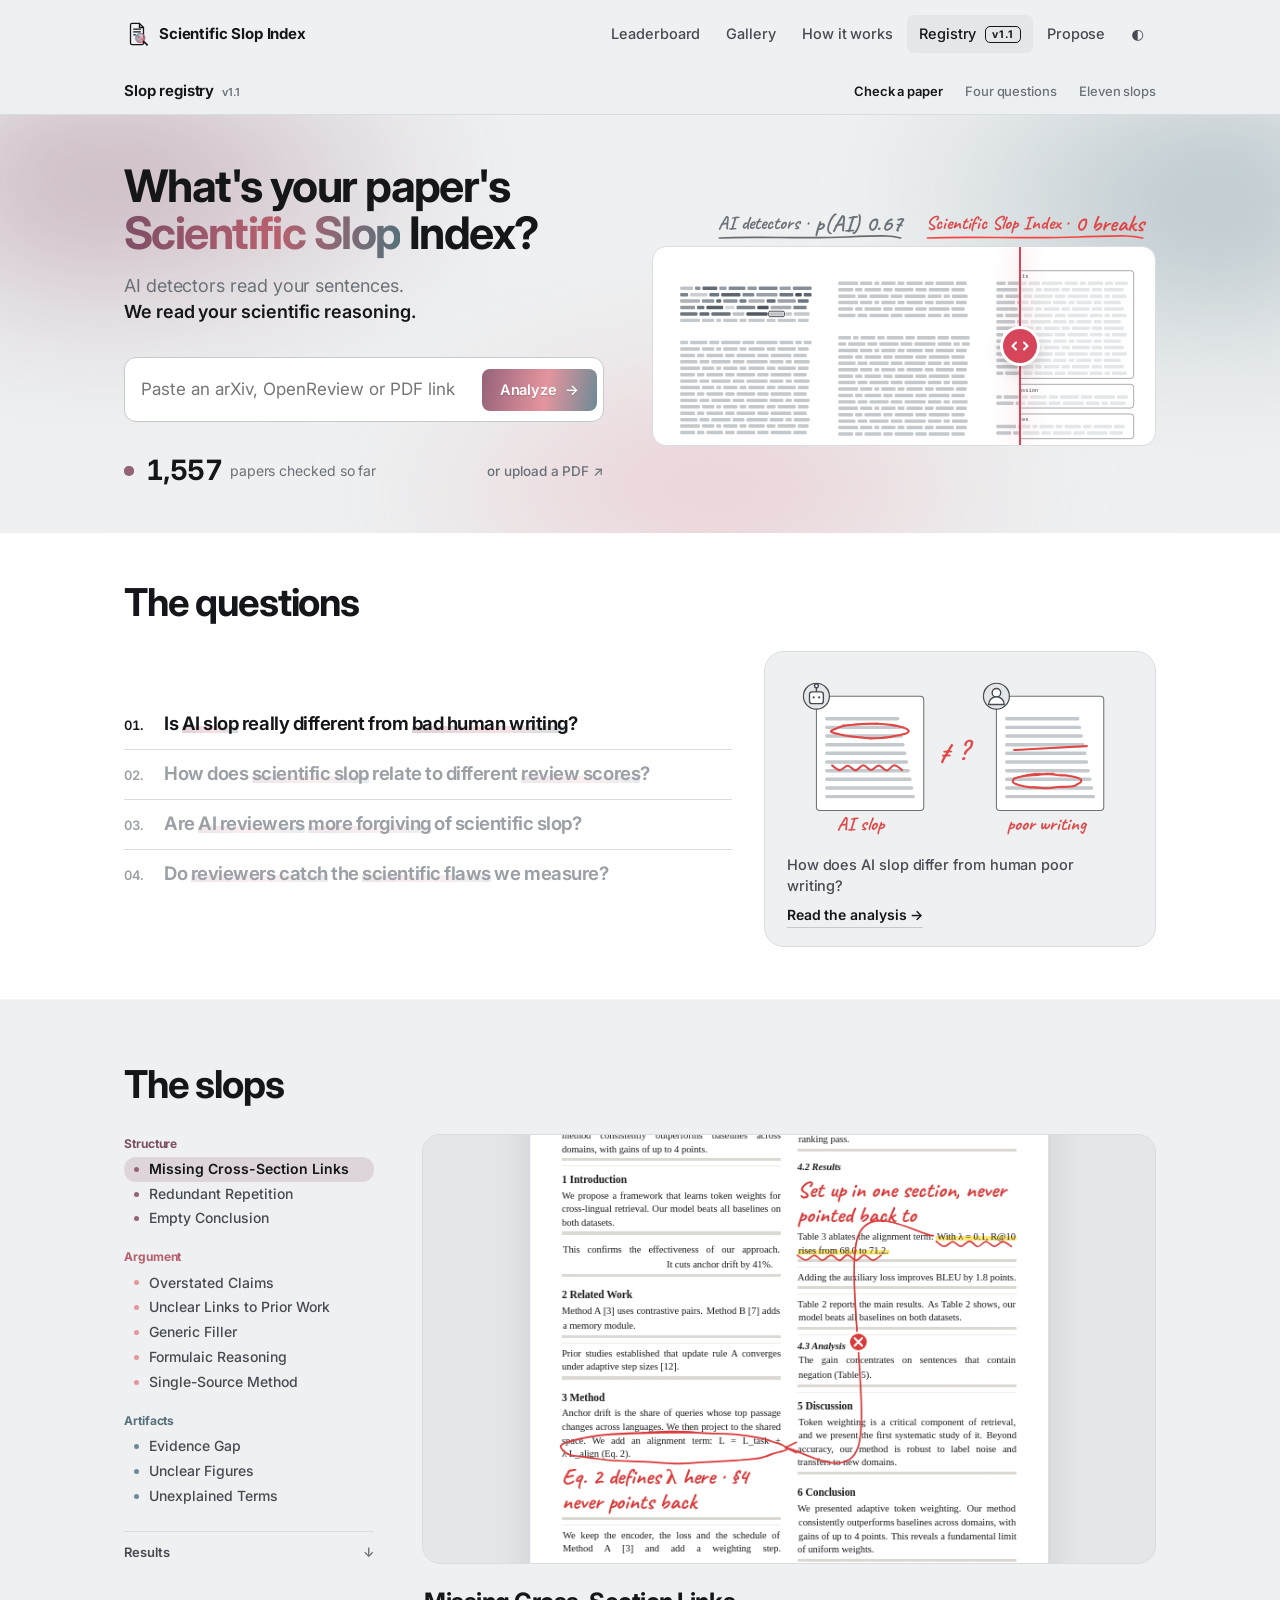
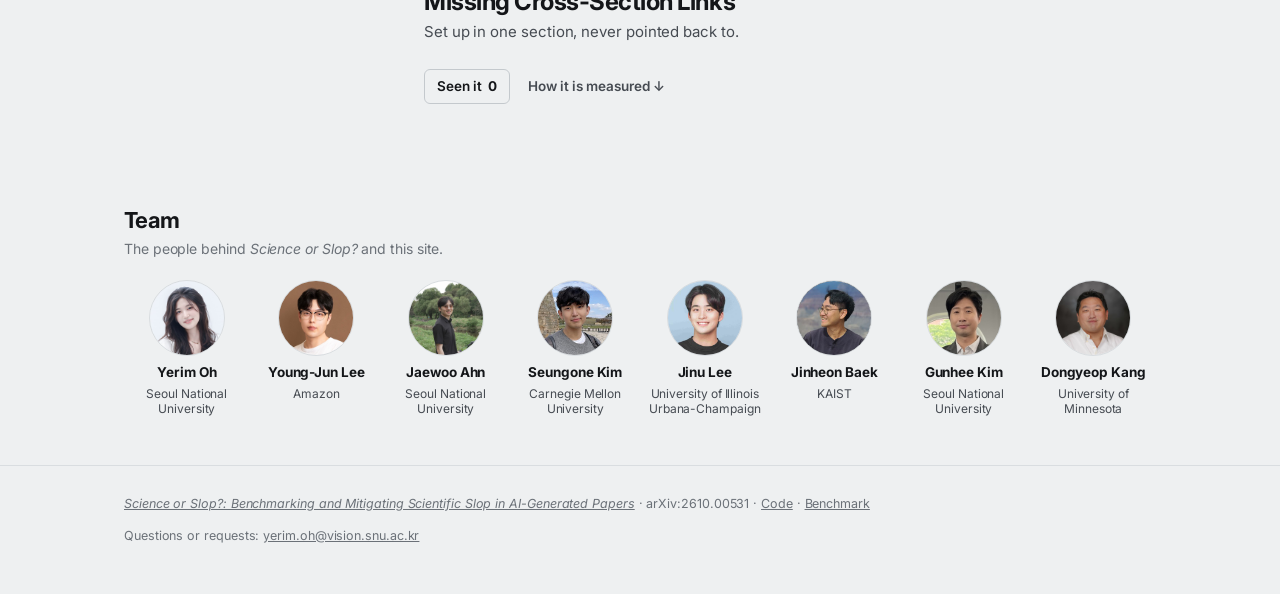
==== commit 18046ca2: "3-2: definition covers both failures, one source or none Co-Authored-By: Claude Fable 5.2 <noreply@a" ====
--- a/index.html
+++ b/index.html
@@ -179,6 +179,6 @@
     <span>Questions or requests: <a href="mailto:yerim.oh@vision.snu.ac.kr">yerim.oh@vision.snu.ac.kr</a></span>
   </div>
 </footer>
-<script type="module" src="registry.js?v=1117full32"></script>
+<script type="module" src="registry.js?v=1117none32"></script>
 </body>
 </html>
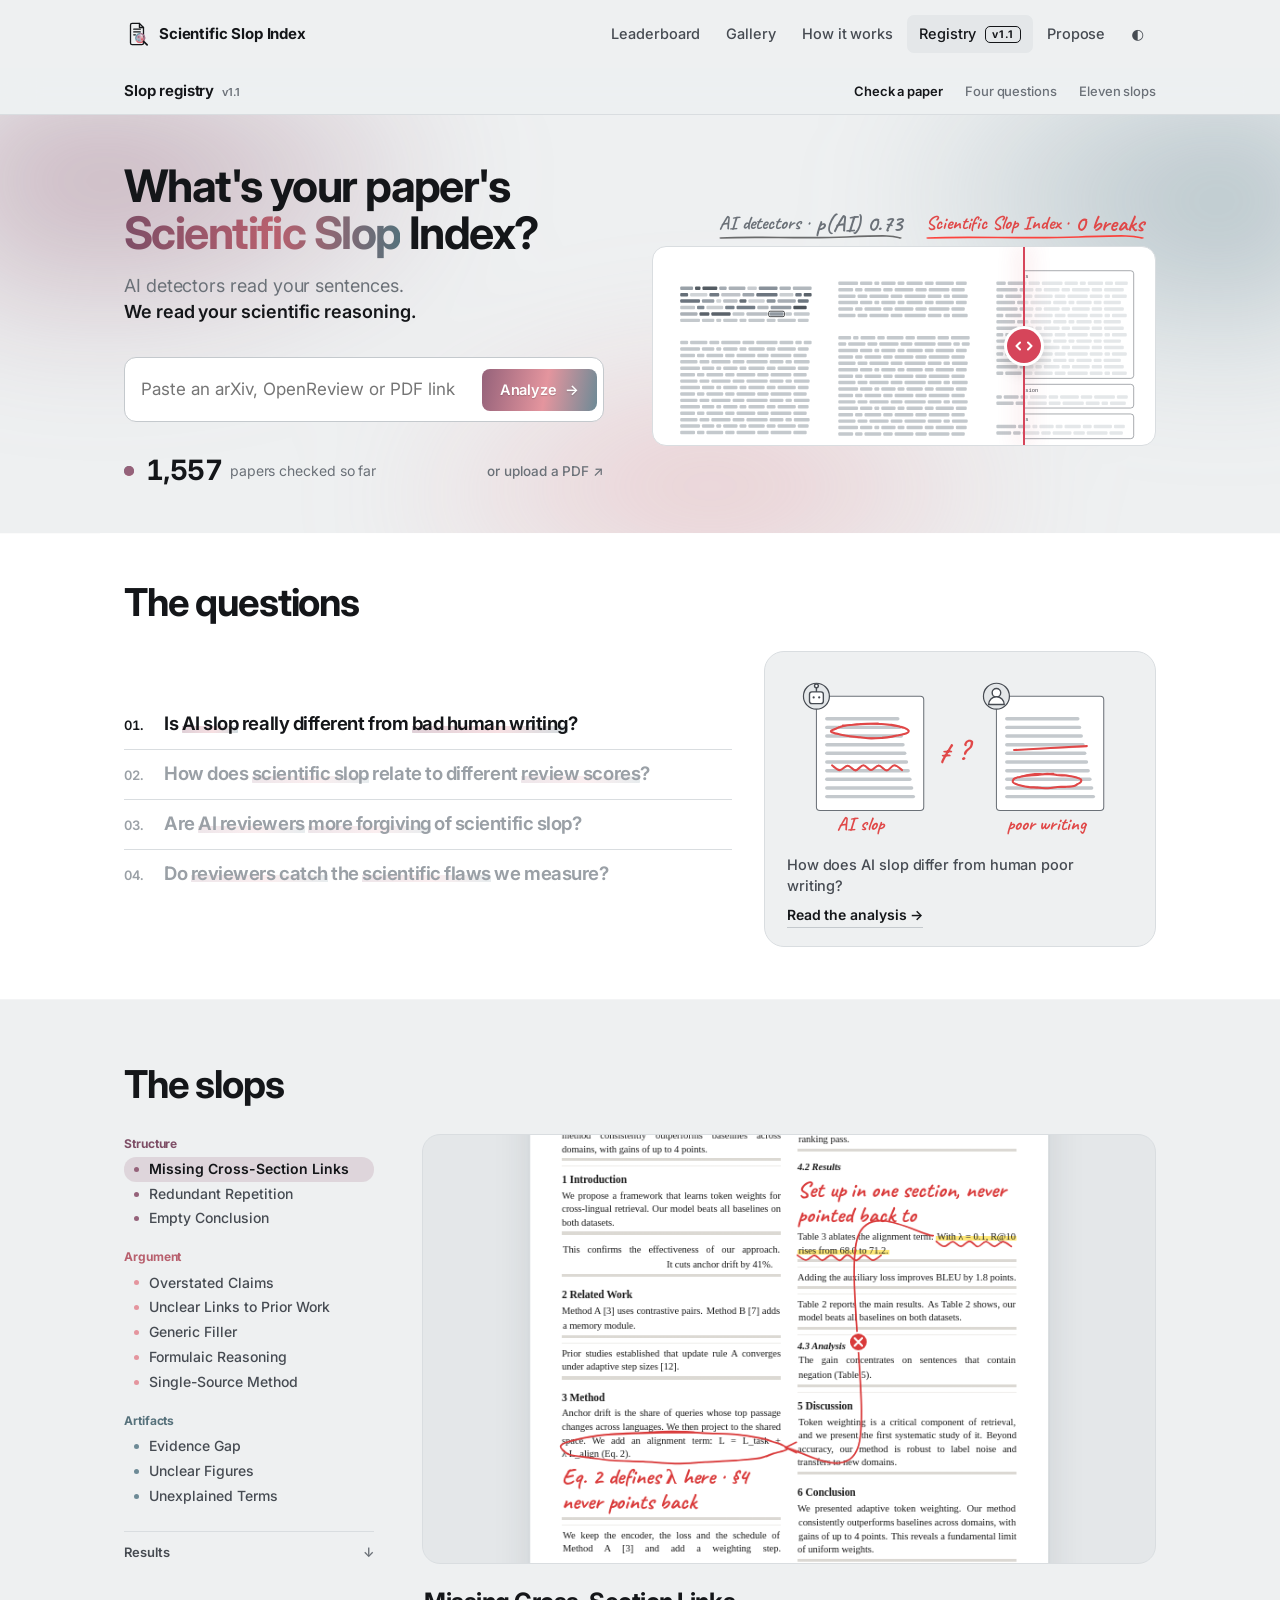
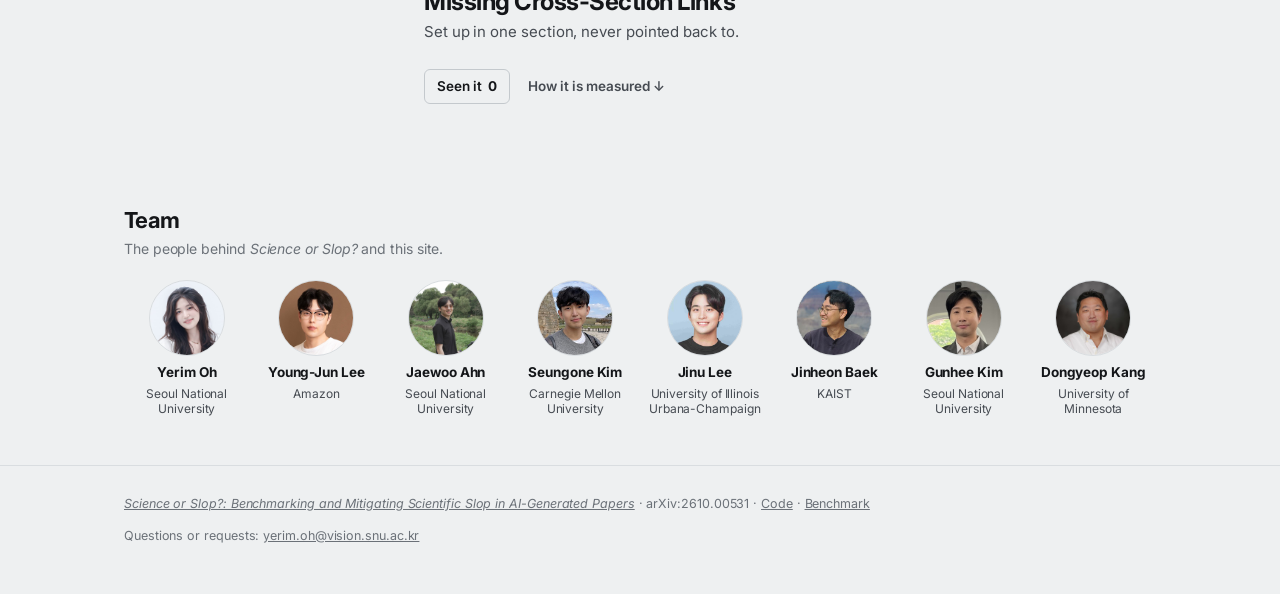
==== commit 829983cc: "q.html#4: first result — reviewer criticisms vs measured slop (1,384 reviews, 417 papers) Co-Authore" ====
--- a/index.html
+++ b/index.html
@@ -179,6 +179,6 @@
     <span>Questions or requests: <a href="mailto:yerim.oh@vision.snu.ac.kr">yerim.oh@vision.snu.ac.kr</a></span>
   </div>
 </footer>
-<script type="module" src="registry.js?v=1117none32"></script>
+<script type="module" src="registry.js?v=1117q4a"></script>
 </body>
 </html>
--- a/site.css
+++ b/site.css
@@ -1652,3 +1652,15 @@
 .qa-b h4 { font-size: 24px; } .exp h5 { font-size: 19px; }
 
 .qa-b h5.qa-how { margin: 22px 0 8px; font-size: 16px; font-weight: 650; color: var(--ink); }
+
+.qa-b details.qa-more { margin: 10px 0 16px; border: 1px solid var(--line); border-radius: 8px; background: var(--surface); }
+.qa-b details.qa-more > summary { cursor: pointer; list-style: none; padding: 9px 14px; font-size: 14px; font-weight: 600; color: var(--ink-2); }
+.qa-b details.qa-more > summary::-webkit-details-marker { display: none; }
+.qa-b details.qa-more > summary::before { content: '▸ '; color: var(--ink-3); } .qa-b details.qa-more[open] > summary::before { content: '▾ '; }
+.qa-b details.qa-more > .qa-tbl, .qa-b details.qa-more > .qa-cap { margin: 0 14px 12px; width: calc(100% - 28px); }
+
+/* experiment parts: Why / Result / What it means */
+.qa-b .xp { margin: 0 0 14px; } .qa-b .xp > p { margin: 0; }
+.qa-b .xp-l { display: block; margin: 0 0 3px; font-size: 13px; font-weight: 700; letter-spacing: .04em; text-transform: uppercase; color: var(--ink-3); }
+.qa-b .xp.mean { padding: 12px 16px; background: var(--q1ac-bg); border-radius: 8px; margin: 18px 0 8px; }
+.qa-b .xp.mean .xp-l { color: var(--q1ac); }
